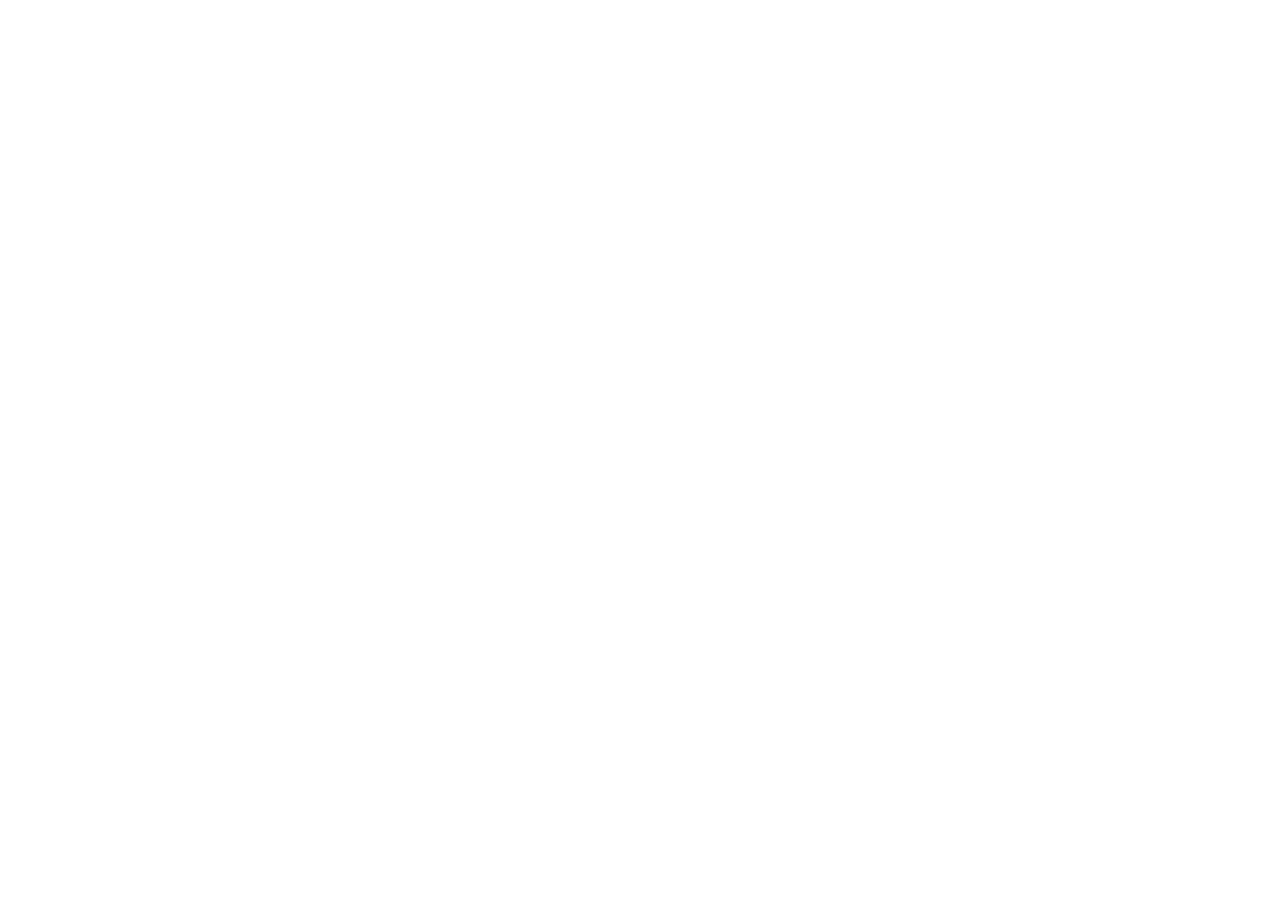
==== index.html @ e060a8a2 "fix: changes to pages" ====
<!DOCTYPE html>
<!-- saved from url=(0047)https://car-registration-onp.dev.aws.onpier.de/ -->
<html lang="en" data-critters-container="" style="--onp-cardlist-header-icon-bg-color: undefined; --onp-color-hover: undefined; --onp-color-primary: #2b53d6; --onp-color-primary-light: #eceffb; --onp-color-primary-transparent: undefined; --onp-color-secondary: #2b53d6; --onp-default-text-color: #263238; --onp-font-family: distributor, Helvetica, arial, sans-serif; --onp-notification-background-color: undefined; --onp-text-color-light: #ECEFFB; --body-background-color: #ffffff; --container-background-color: #f8f8f8; --footer-background-color: #ffffff; --footer-text-color: undefined; --header-background-color: #ffffff; --onp-color-danger: #ff1331; --onp-font-size: 16px; --onp-color-success: #28a745; --onp-color-warning: #ffc107; --onp-color-highlight: #ff6d00; --onp-color-light: #ffffff; --onp-color-medium: var(--onp-default-text-color); --onp-color-dark: #000000; --onp-color-tile: #e5e6e7; --onp-divider-color: #e7e9ea; --onp-border-radius: 4px; --btn-border-radius: 26px; --btn-disabled-border-color: rgb(236 236 237); --onp-checkout-card-border: none; --btn-bg-color: var(--onp-color-primary); --btn-bg-hover-bg-color: var(--onp-color-primary); --btn-border-color: var(--onp-color-primary); --btn-border-hover-color: var(--onp-color-primary); --btn-text-color: var(--onp-color-light); --btn-text-hover-color: var(--onp-color-light); --btn-outlined-bg-color: var(--onp-color-primary); --btn-outlined-border-color: var(--onp-color-primary); --btn-outlined-hover-border-color: var(--onp-color-primary); --btn-outlined-text-color: var(--onp-color-primary); --btn-outlined-hover-text-color: var(--onp-color-light); --btn-outlined-hover-bg-color: var(--onp-color-primary); --btn-landing-bg-color: var(--onp-color-primary); --btn-landing-hover-bg-color: var(--onp-color-primary); --btn-landing-border-color: var(--onp-color-primary); --btn-landing-hover-border-color: var(--onp-color-primary); --btn-landing-text-color: var(--onp-color-light); --btn-landing-hover-text-color: var(--onp-color-light); --btn-landing-price-color: var(--onp-color-light);"><head><meta http-equiv="Content-Type" content="text/html; charset=UTF-8">
    
    <title>Kfz Zulassungsservice</title>
    <!--<base href="/">--><base href=".">
    <meta name="viewport" content="width=device-width, initial-scale=1">
    <link rel="icon" id="appIcon" type="image/x-icon" href="https://car-registration-onp.dev.aws.onpier.de/api/fe-config/static/favicon.ico?brandKey=onp">
  <style>html{line-height:1.15;-webkit-text-size-adjust:100%}body{margin:0}:root{--onp-font-family:Helvetica;--onp-font-size:16px;--onp-font-size-xs:12px;--onp-font-size-sm:14px;--onp-font-size-base:16px;--onp-font-size-lg:18px;--onp-font-size-h1:36px;--onp-font-size-h2:34px;--onp-font-size-h3:28px;--onp-font-size-h4:24px;--onp-font-size-h5:22px;--onp-font-size-h6:18px;--onp-font-weight-light:300;--onp-font-weight-normal:400;--onp-font-weight-medium:500;--onp-font-weight-semibold:600;--onp-font-weight-bold:700;--onp-line-height-sm:20px;--onp-line-height-md:22px;--onp-line-height-lg:24px;--onp-line-height-xl:26px;--onp-box-shadow-sm:0 1px 2px 0 rgb(0 0 0 / .05);--onp-box-shadow:0 1px 3px 0 rgb(0 0 0 / .1), 0 1px 2px -1px rgb(0 0 0 / .1);--onp-box-shadow-md:0 4px 6px -1px rgb(0 0 0 / .1), 0 2px 4px -2px rgb(0 0 0 / .1);--onp-box-shadow-lg:0 10px 15px -3px rgb(0 0 0 / .1), 0 4px 6px -4px rgb(0 0 0 / .1);--onp-box-shadow-xl:0 20px 25px -5px rgb(0 0 0 / .1), 0 8px 10px -6px rgb(0 0 0 / .1);--onp-box-shadow-xxl:0 25px 50px -12px rgb(0 0 0 / .25);--onp-color-primary:#2b53d6;--onp-color-primary-light:#f0f3fc;--onp-color-secondary:#f50fb0;--onp-color-success:#28a745;--onp-color-warning:#ffc107;--onp-color-danger:#ff1331;--onp-color-highlight:#ff6d00;--onp-color-light:#ffffff;--onp-color-medium:#263238;--onp-color-dark:#000000;--onp-default-text-color:var(--onp-color-medium);--onp-color-tile:#e5e6e7;--onp-divider-color:#e7e9ea;--onp-border-radius:4px}:root{--onp-tippy-tooltip-border-radius:4px;--onp-tippy-tooltip-bg:var(--onp-color-light);--onp-tippy-tooltip-padding:20px;--onp-tippy-tooltip-drop-shadow:drop-shadow(0px 1px 2px rgba(0, 0, 0, .2))}*{box-sizing:border-box;font-family:var(--onp-font-family)}:root{--cotainer-background-color:#f8f8f8;--body-background-color:#ffffff}*{box-sizing:border-box}body{margin:0;color:var(--onp-default-text-color)}</style><link rel="stylesheet" href="./Kfz_Zulassungsservice-LANDING_files/styles.b2fc2e108721a1f8.css" media="all" onload="this.media=&#39;all&#39;"><noscript><link rel="stylesheet" href="styles.b2fc2e108721a1f8.css"></noscript><style>.container[_ngcontent-ng-c992162221]{display:grid;grid-template-columns:1fr;grid-template-rows:min-content min-content 1fr min-content min-content;gap:0 0;grid-auto-flow:row;grid-template-areas:"header" "sub-header" "body" "footer" "nav-bar";background-color:var(--container-background-color);justify-items:center;min-height:100vh;min-height:100dvh}.container[_ngcontent-ng-c992162221]     onpier-price-table{cursor:default}.container[_ngcontent-ng-c992162221]     onpier-button{--onp-btn-bg-color: var(--btn-bg-color);--onp-btn-border: 1px solid var(--btn-border-color);--onp-btn-border-radius: var(--btn-border-radius);--onp-btn-hover-bg-color: var(--btn-bg-hover-bg-color);--onp-btn-label-color: var(--btn-text-color);--onp-btn-hover-label-color: var(--btn-text-hover-color)}.container[_ngcontent-ng-c992162221]     onpier-button .onp-btn--filled:hover{--onp-btn-border: 1px solid var(--btn-border-hover-color)}.container[_ngcontent-ng-c992162221]     onpier-button .onp-btn--outlined{--onp-btn-text-color: var(--btn-outlined-text-color);--onp-btn-bg-color: var(--btn-outlined-bg-color);--onp-btn-border: 1px solid var(--btn-outlined-border-color);--onp-btn-hover-label-color: var(--btn-outlined-hover-text-color);--onp-btn-hover-bg-color: var(--btn-outlined-hover-bg-color)}.container[_ngcontent-ng-c992162221]     onpier-button .onp-btn--outlined:hover{--onp-btn-border: 1px solid var(--btn-outlined-hover-border-color)}.container[_ngcontent-ng-c992162221]     onpier-button .icon-chevron_right{--onp-icon-color: var(--onp-color-primary)}.container[_ngcontent-ng-c992162221]     onpier-button .icon-chevron_left{--onp-icon-color: var(--onp-color-primary)}.container[_ngcontent-ng-c992162221]     onpier-price-table{--onp-price-table-background: var(--onp-color-primary-transparent)}.container[_ngcontent-ng-c992162221]     onpier-card   onpier-button{--onp-btn-border: 1px solid var(--onp-color-primary)}.container[_ngcontent-ng-c992162221]     onpier-card   onpier-button .onp-btn--outlined{--onp-btn-hover-bg-color: transparent}.container[_ngcontent-ng-c992162221]     onpier-contact-card{--onp-contact-card-background-color: var(--onp-color-primary-transparent)}.container[_ngcontent-ng-c992162221]     onpier-contact-card onpier-button{--onp-btn-border-radius: 26px}.container[_ngcontent-ng-c992162221]     onpier-timeline{--onp-timeline-list-background-color: var(--onp-color-primary-transparent);--onp-vertical-timeline-background-color: var(--onp-color-primary-transparent)}.container[_ngcontent-ng-c992162221]   .sub-header[_ngcontent-ng-c992162221], .container[_ngcontent-ng-c992162221]   .body[_ngcontent-ng-c992162221]{padding-left:18px;padding-right:18px}.container[_ngcontent-ng-c992162221]   .header[_ngcontent-ng-c992162221]{grid-area:header;margin-bottom:28px;background-color:var(--header-background-color);width:100%;position:sticky;top:0;z-index:3}.container[_ngcontent-ng-c992162221]   .sub-header[_ngcontent-ng-c992162221]{grid-area:sub-header;display:flex;flex-direction:column;align-items:flex-start;justify-content:flex-start;width:100%;font-family:var(--onp-font-family);font-weight:700;font-size:22px;color:var(--onp-default-text-color);padding-bottom:16px}.container[_ngcontent-ng-c992162221]   .sub-header[_ngcontent-ng-c992162221]   onpier-chip[_ngcontent-ng-c992162221]{margin-bottom:26px;margin-left:4px}.container[_ngcontent-ng-c992162221]   .sub-header[_ngcontent-ng-c992162221]   onpier-chip[_ngcontent-ng-c992162221]   onpier-icon[_ngcontent-ng-c992162221]{--onp-icon-font-size: 30px}.container[_ngcontent-ng-c992162221]   .sub-header[_ngcontent-ng-c992162221]   onpier-button[_ngcontent-ng-c992162221]{--onp-btn-hover-light-bg-color: transparent}.container[_ngcontent-ng-c992162221]   .nav-bar[_ngcontent-ng-c992162221]{grid-area:nav-bar;margin:38px}.container[_ngcontent-ng-c992162221]   .body[_ngcontent-ng-c992162221]{display:grid;grid-area:body;box-shadow:var(--onp-body-box-shadow);border-radius:4px;padding:16px;margin:0 16px;background-color:var(--body-background-color)}.container[_ngcontent-ng-c992162221]   .body[_ngcontent-ng-c992162221]   onpier-fab-button[_ngcontent-ng-c992162221]{position:fixed;right:16px;bottom:92px;z-index:1;--onp-fab-btn-hover-bg-color: white;--onp-fab-btn-border: none;--onp-fab-btn-width: 48px;--onp-fab-btn-height: 48px;--onp-fab-btn-bg-color: white}.container[_ngcontent-ng-c992162221]   .footer[_ngcontent-ng-c992162221]{grid-area:footer;width:100%;margin-top:48px}.container[_ngcontent-ng-c992162221]   .footer[_ngcontent-ng-c992162221]   onpier-legal-footer[_ngcontent-ng-c992162221]{--onp-legal-footer-compact-background: var(--footer-background-color);--onp-legal-footer-text-color: var(--footer-text-color);--onp-legal-footer-btn-hover-label-color: var(--onp-text-color-light);--onp-legal-footer-btn-hover-bg-color: none;--onp-legal-footer-btn-hover-decoration: underline}.container[_ngcontent-ng-c992162221]   .gdvdl-checkout-background-color[_ngcontent-ng-c992162221]{--body-background-color: #cbcfd2}.container.landing-page[_ngcontent-ng-c992162221]   .body[_ngcontent-ng-c992162221], .container.kroschke-landing-page[_ngcontent-ng-c992162221]   .body[_ngcontent-ng-c992162221], .container.service-selection[_ngcontent-ng-c992162221]   .body[_ngcontent-ng-c992162221], .container.known-user[_ngcontent-ng-c992162221]   .body[_ngcontent-ng-c992162221], .container.provider-choice[_ngcontent-ng-c992162221]   .body[_ngcontent-ng-c992162221], .container.thank-you-page[_ngcontent-ng-c992162221]   .body[_ngcontent-ng-c992162221], .container.gdvdl-thank-you-page[_ngcontent-ng-c992162221]   .body[_ngcontent-ng-c992162221], .container.summary-page[_ngcontent-ng-c992162221]   .body[_ngcontent-ng-c992162221], .container.checkout[_ngcontent-ng-c992162221]   .body[_ngcontent-ng-c992162221], .container.faq-page[_ngcontent-ng-c992162221]   .body[_ngcontent-ng-c992162221], .container.external-error-page[_ngcontent-ng-c992162221]   .body[_ngcontent-ng-c992162221], .container.error-page[_ngcontent-ng-c992162221]   .body[_ngcontent-ng-c992162221]{background:none;margin:0}.container.service-selection[_ngcontent-ng-c992162221]   .body[_ngcontent-ng-c992162221], .container.summary-page[_ngcontent-ng-c992162221]   .body[_ngcontent-ng-c992162221]{width:100%}.container.checkout[_ngcontent-ng-c992162221]{--body-background-color: #ffffff}.container.checkout[_ngcontent-ng-c992162221]   .sub-header[_ngcontent-ng-c992162221]{font-size:22px;padding-bottom:18px}.container.kroschke-landing-page[_ngcontent-ng-c992162221], .container.landing-page[_ngcontent-ng-c992162221]{background-color:#fff}.container.kroschke-landing-page[_ngcontent-ng-c992162221]     onpier-visual-disturber, .container.landing-page[_ngcontent-ng-c992162221]     onpier-visual-disturber{--onp-visual-disturber-background-color: var(--onp-color-primary);--onp-visual-disturber-border: var(--onp-color-primary)}.container.kroschke-landing-page[_ngcontent-ng-c992162221]   .body[_ngcontent-ng-c992162221], .container.landing-page[_ngcontent-ng-c992162221]   .body[_ngcontent-ng-c992162221]{padding-top:0}.container.kroschke-landing-page[_ngcontent-ng-c992162221]   .header[_ngcontent-ng-c992162221], .container.landing-page[_ngcontent-ng-c992162221]   .header[_ngcontent-ng-c992162221]{position:unset;margin-bottom:0}.container.kroschke-landing-page[_ngcontent-ng-c992162221]   .sub-header[_ngcontent-ng-c992162221], .container.landing-page[_ngcontent-ng-c992162221]   .sub-header[_ngcontent-ng-c992162221]{display:none}.container.external-error-page[_ngcontent-ng-c992162221]   .header[_ngcontent-ng-c992162221], .container.gdvdl-thank-you-page[_ngcontent-ng-c992162221]   .header[_ngcontent-ng-c992162221]{margin-bottom:0}.container.external-error-page[_ngcontent-ng-c992162221]   .footer[_ngcontent-ng-c992162221], .container.gdvdl-thank-you-page[_ngcontent-ng-c992162221]   .footer[_ngcontent-ng-c992162221]{margin-top:0}.container[_ngcontent-ng-c992162221]   .breadcrumbs[_ngcontent-ng-c992162221]{margin-bottom:16px}.container[_ngcontent-ng-c992162221]   .breadcrumbs[_ngcontent-ng-c992162221]     onpier-button button span{padding-right:0;padding-top:1px}.container.summary-page[_ngcontent-ng-c992162221]   .sub-header[_ngcontent-ng-c992162221]{padding-top:20px;padding-bottom:20px;margin-bottom:0}@media screen and (width >= 1024px){.container[_ngcontent-ng-c992162221]{grid-template-rows:min-content min-content min-content 1fr min-content;grid-template-areas:"header" "sub-header" "body" "nav-bar" "footer";margin:auto}.container[_ngcontent-ng-c992162221]   .sub-header[_ngcontent-ng-c992162221]{font-size:22px;padding:0 0 18px}.container[_ngcontent-ng-c992162221]   .header[_ngcontent-ng-c992162221]{margin-bottom:48px}.container[_ngcontent-ng-c992162221]   .header[_ngcontent-ng-c992162221]     onpier-tooltip .tooltip-content:after{border-top:0!important;border-bottom:8px solid var(--onp-tooltip-bg)!important}.container[_ngcontent-ng-c992162221]   .body[_ngcontent-ng-c992162221]{padding:34px}.container[_ngcontent-ng-c992162221]   .footer[_ngcontent-ng-c992162221]{margin-top:0}.container[_ngcontent-ng-c992162221]   .nav-bar[_ngcontent-ng-c992162221]{width:100%;z-index:1;padding:0;margin:24px 0 50px}.container[_ngcontent-ng-c992162221]   .nav-bar[_ngcontent-ng-c992162221]   onpier-navigation-bar[_ngcontent-ng-c992162221]{--onp-btn-hover-light-bg-color: transparent;--onp-navigation-bar-padding: 0;--onp-navigation-bar-box-shadow: none;--onp-navigation-bar-bg-color: transparent}.container.landing-page[_ngcontent-ng-c992162221]   .body[_ngcontent-ng-c992162221], .container.kroschke-landing-page[_ngcontent-ng-c992162221]   .body[_ngcontent-ng-c992162221], .container.service-selection[_ngcontent-ng-c992162221]   .body[_ngcontent-ng-c992162221], .container.known-user[_ngcontent-ng-c992162221]   .body[_ngcontent-ng-c992162221], .container.provider-choice[_ngcontent-ng-c992162221]   .body[_ngcontent-ng-c992162221], .container.thank-you-page[_ngcontent-ng-c992162221]   .body[_ngcontent-ng-c992162221], .container.gdvdl-thank-you-page[_ngcontent-ng-c992162221]   .body[_ngcontent-ng-c992162221], .container.summary-page[_ngcontent-ng-c992162221]   .body[_ngcontent-ng-c992162221], .container.faq-page[_ngcontent-ng-c992162221]   .body[_ngcontent-ng-c992162221], .container.external-error-page[_ngcontent-ng-c992162221]   .body[_ngcontent-ng-c992162221], .container.error-page[_ngcontent-ng-c992162221]   .body[_ngcontent-ng-c992162221]{box-shadow:none}.container.external-error-page[_ngcontent-ng-c992162221]   .header[_ngcontent-ng-c992162221], .container.gdvdl-thank-you-page[_ngcontent-ng-c992162221]   .header[_ngcontent-ng-c992162221]{margin-bottom:48px}.container[_ngcontent-ng-c992162221]   .body[_ngcontent-ng-c992162221], .container[_ngcontent-ng-c992162221]   .nav-bar[_ngcontent-ng-c992162221], .container[_ngcontent-ng-c992162221]   .sub-header[_ngcontent-ng-c992162221]{min-width:656px;max-width:656px}.container.known-user[_ngcontent-ng-c992162221]   .sub-header[_ngcontent-ng-c992162221], .container.known-user[_ngcontent-ng-c992162221]   .nav-bar[_ngcontent-ng-c992162221], .container.known-user[_ngcontent-ng-c992162221]   .title[_ngcontent-ng-c992162221], .container.provider-choice[_ngcontent-ng-c992162221]   .sub-header[_ngcontent-ng-c992162221], .container.provider-choice[_ngcontent-ng-c992162221]   .nav-bar[_ngcontent-ng-c992162221], .container.provider-choice[_ngcontent-ng-c992162221]   .title[_ngcontent-ng-c992162221], .container.faq-page[_ngcontent-ng-c992162221]   .sub-header[_ngcontent-ng-c992162221], .container.faq-page[_ngcontent-ng-c992162221]   .nav-bar[_ngcontent-ng-c992162221], .container.faq-page[_ngcontent-ng-c992162221]   .title[_ngcontent-ng-c992162221], .container.service-selection[_ngcontent-ng-c992162221]   .sub-header[_ngcontent-ng-c992162221], .container.service-selection[_ngcontent-ng-c992162221]   .nav-bar[_ngcontent-ng-c992162221], .container.service-selection[_ngcontent-ng-c992162221]   .title[_ngcontent-ng-c992162221]{padding-left:0;min-width:854px;max-width:854px}.container.known-user[_ngcontent-ng-c992162221]   .body[_ngcontent-ng-c992162221], .container.provider-choice[_ngcontent-ng-c992162221]   .body[_ngcontent-ng-c992162221], .container.faq-page[_ngcontent-ng-c992162221]   .body[_ngcontent-ng-c992162221], .container.service-selection[_ngcontent-ng-c992162221]   .body[_ngcontent-ng-c992162221]{padding:0;min-width:854px;max-width:854px;--body-background-color: none}.container.thank-you-page[_ngcontent-ng-c992162221]   .body[_ngcontent-ng-c992162221], .container.external-error-page[_ngcontent-ng-c992162221]   .body[_ngcontent-ng-c992162221], .container.gdvdl-thank-you-page[_ngcontent-ng-c992162221]   .body[_ngcontent-ng-c992162221], .container.error-page[_ngcontent-ng-c992162221]   .body[_ngcontent-ng-c992162221], .container.faq-page[_ngcontent-ng-c992162221]   .body[_ngcontent-ng-c992162221], .container.summary-page[_ngcontent-ng-c992162221]   .body[_ngcontent-ng-c992162221]{padding:0}.container.thank-you-page[_ngcontent-ng-c992162221]   .body[_ngcontent-ng-c992162221]   .onpier-card[_ngcontent-ng-c992162221], .container.external-error-page[_ngcontent-ng-c992162221]   .body[_ngcontent-ng-c992162221]   .onpier-card[_ngcontent-ng-c992162221], .container.gdvdl-thank-you-page[_ngcontent-ng-c992162221]   .body[_ngcontent-ng-c992162221]   .onpier-card[_ngcontent-ng-c992162221], .container.error-page[_ngcontent-ng-c992162221]   .body[_ngcontent-ng-c992162221]   .onpier-card[_ngcontent-ng-c992162221], .container.faq-page[_ngcontent-ng-c992162221]   .body[_ngcontent-ng-c992162221]   .onpier-card[_ngcontent-ng-c992162221], .container.summary-page[_ngcontent-ng-c992162221]   .body[_ngcontent-ng-c992162221]   .onpier-card[_ngcontent-ng-c992162221]{--onp-card-width: 100%}.container.gdvdl-checkout[_ngcontent-ng-c992162221]   .body[_ngcontent-ng-c992162221], .container.checkout[_ngcontent-ng-c992162221]   .body[_ngcontent-ng-c992162221], .container.faq-page[_ngcontent-ng-c992162221]   .body[_ngcontent-ng-c992162221]{padding:0}.container.gdvdl-checkout[_ngcontent-ng-c992162221]   .body[_ngcontent-ng-c992162221]{--body-background-color: none}.container.checkout[_ngcontent-ng-c992162221]{--onp-body-box-shadow: none}.container.faq-page[_ngcontent-ng-c992162221]   .body[_ngcontent-ng-c992162221]{--body-background-color: none;margin-bottom:50px}.container.thank-you-page[_ngcontent-ng-c992162221]   .sub-header[_ngcontent-ng-c992162221], .container[_ngcontent-ng-c992162221]   .header[_ngcontent-ng-c992162221]{padding-bottom:0}.container.kroschke-landing-page[_ngcontent-ng-c992162221], .container.landing-page[_ngcontent-ng-c992162221]{background-color:var(--onp-color-light)}.container.kroschke-landing-page[_ngcontent-ng-c992162221]   .header[_ngcontent-ng-c992162221], .container.landing-page[_ngcontent-ng-c992162221]   .header[_ngcontent-ng-c992162221]{position:unset}.container.kroschke-landing-page[_ngcontent-ng-c992162221]   .header[_ngcontent-ng-c992162221]   onpier-profile-header[_ngcontent-ng-c992162221], .container.landing-page[_ngcontent-ng-c992162221]   .header[_ngcontent-ng-c992162221]   onpier-profile-header[_ngcontent-ng-c992162221]{--onp-profile-header-container-padding: 0 40px}.container.kroschke-landing-page[_ngcontent-ng-c992162221]   .footer[_ngcontent-ng-c992162221]   onpier-legal-footer[_ngcontent-ng-c992162221], .container.landing-page[_ngcontent-ng-c992162221]   .footer[_ngcontent-ng-c992162221]   onpier-legal-footer[_ngcontent-ng-c992162221]{--onp-legal-footer-compact-background: var(--footer-background-color)}.container.kroschke-landing-page[_ngcontent-ng-c992162221]   .body[_ngcontent-ng-c992162221], .container.landing-page[_ngcontent-ng-c992162221]   .body[_ngcontent-ng-c992162221]{padding:0 40px;width:100%;min-width:inherit;max-width:1280px}.container.landing-page[_ngcontent-ng-c992162221]   .body[_ngcontent-ng-c992162221]{padding:0}.container.kroschke-landing-page[_ngcontent-ng-c992162221]   .header[_ngcontent-ng-c992162221]{margin-bottom:44px}.container.kroschke-landing-page[_ngcontent-ng-c992162221]   .body[_ngcontent-ng-c992162221]{padding:0 40px}}@media screen and (width >= 1280px){.container.kroschke-landing-page[_ngcontent-ng-c992162221]   .header[_ngcontent-ng-c992162221]   onpier-profile-header[_ngcontent-ng-c992162221], .container.landing-page[_ngcontent-ng-c992162221]   .header[_ngcontent-ng-c992162221]   onpier-profile-header[_ngcontent-ng-c992162221]{--onp-profile-header-container-padding: 0 84px}.container.landing-page[_ngcontent-ng-c992162221]   .body[_ngcontent-ng-c992162221]{padding:0;max-width:100%}.container.kroschke-landing-page[_ngcontent-ng-c992162221]   .body[_ngcontent-ng-c992162221]{padding:0 84px;max-width:1280px}}</style><style>[_nghost-ng-c3600853905]{--onp-profile-header-background-color: white;--onp-profile-header-min-height: 90px;--onp-profile-header-logo-section-min-height: 90px;--onp-profile-header-container-max-width: 1280px;--onp-profile-header-container-padding: 0px 16px;--onp-profile-header-container-logo-section-margin: 0px 0px 0px 0px;--onp-profile-header-container-logo-image-max-width: 163px;--onp-profile-header-container-logo-image-height: 55px;--onp-profile-header-container-inline-links-gap: 26px;--onp-profile-header-container-inline-links-item-gap: 6px;--onp-profile-header-container-inline-links-item-tooltip-distance: 20px;--onp-profile-header-container-inline-links-item-tooltip-distance-mobile: 26px;--onp-profile-header-distance-top-position-sticky: 0px;--onp-logo-section-label-font-size: 14px;--onp-logo-section-label-font-weight: normal;--onp-logo-section-label-font-color: var(--onp-default-text-color);--onp-logo-section-label-font-line-height: 16px;--onp-logo-section-label-cursor: inherit;--onp-quick-link-label-font-size: 16px;--onp-quick-link-label-font-weight: bold;--onp-quick-link-label-font-color: var(--onp-default-text-color);--onp-quick-link-label-font-line-height: 18px;--onp-link-menu-item-label-font-size: 16px;--onp-link-menu-item-label-font-weight: normal;--onp-link-menu-item-label-font-color: var(--onp-default-text-color);--onp-link-menu-item-label-font-line-height: 18px;--onp-profile-header-quick-link-icon-size: 22px;--onp-profile-header-quick-link-icon-size-mobile: 32px;--onp-profile-header-menu-link-item-padding: 20px 0px;--onp-profile-header-menu-link-item-divider-color: var(--onp-divider-color);--onp-profile-header-menu-link-item-divider-height: 1px;--onp-profile-header-menu-link-item-divider-width: 100%;--onp-profile-header-menu-link-item-divider-alignment: 0px;--onp-profile-header-menu-link-item-icon-font-size: var(--onp-font-size-lg);--onp-profile-header-navbar-margin: 0px;--onp-profile-header-navbar-height: 40px;--onp-profile-header-navbar-padding: 20px 0px 0px 0px;--onp-navbar-item-font-size: 16px;--onp-navbar-item-font-weight: normal;--onp-navbar-item-font-color: var(--onp-default-text-color);--onp-navbar-item-font-line-height: 18px;--onp-profile-header-navbar-width: 856px;--onp-profile-navbar-link-active-line-color: var(--onp-color-primary);--onp-profile-navbar-link-active-line-height: 2px;--onp-profile-navbar-link-padding: 0px 0px 15px 0px;--onp-navbar-item-gap: 50px}@media screen and (min-width: 1024px){[_nghost-ng-c3600853905]{--onp-profile-header-container-padding: 0px 84px}}@media screen and (width < 1024px){[_nghost-ng-c3600853905]{--onp-navbar-item-gap: 26px}}.profile-header[_ngcontent-ng-c3600853905]{box-shadow:0 1px 2px #0003;background-color:var(--onp-profile-header-background-color);min-height:var(--onp-profile-header-min-height)}.profile-header.has-navbar-inside[_ngcontent-ng-c3600853905]{--onp-profile-header-min-height: 134px}.profile-header.position-sticky[_ngcontent-ng-c3600853905]{position:fixed;top:var(--onp-profile-header-distance-top-position-sticky);width:100%;z-index:2}.profile-header__container[_ngcontent-ng-c3600853905]{max-width:var(--onp-profile-header-container-max-width);padding:var(--onp-profile-header-container-padding);width:100%;margin:0 auto}.profile-header__container--logo-section[_ngcontent-ng-c3600853905]{width:100%;display:inline-flex;justify-content:space-between;align-items:center;height:var(--onp-profile-header-logo-section-min-height, var(--onp-profile-header-min-height));margin:var(--onp-profile-header-container-logo-section-margin)}.profile-header__container--logo-section[_ngcontent-ng-c3600853905]   .logo-link[_ngcontent-ng-c3600853905]{display:flex;align-items:center}.profile-header__container--logo-section[_ngcontent-ng-c3600853905]   .logo-link__image[_ngcontent-ng-c3600853905]{height:100%;width:100%;max-width:var(--onp-profile-header-container-logo-image-max-width);max-height:var(--onp-profile-header-container-logo-image-height);object-fit:contain}.profile-header__container--logo-section[_ngcontent-ng-c3600853905] > div[_ngcontent-ng-c3600853905]{display:inline-flex;align-items:center;gap:24px}.profile-header__container--logo-section[_ngcontent-ng-c3600853905]   label[_ngcontent-ng-c3600853905]{font-size:var(--onp-logo-section-label-font-size);font-weight:var(--onp-logo-section-label-font-weight);line-height:var(--onp-logo-section-label-font-line-height);color:var(--onp-logo-section-label-font-color);cursor:var(--onp-logo-section-label-cursor)}.profile-header__container__inline-links[_ngcontent-ng-c3600853905]{display:inline-flex;gap:var(--onp-profile-header-container-inline-links-gap)}.profile-header__container__inline-links[_ngcontent-ng-c3600853905]   .link[_ngcontent-ng-c3600853905]{display:flex;justify-content:center;align-items:center;position:relative;--item-width: 0;cursor:pointer}.profile-header__container__inline-links[_ngcontent-ng-c3600853905]   .link__icon[_ngcontent-ng-c3600853905]{--onp-icon-font-size: var(--onp-profile-header-quick-link-icon-size);margin-right:var(--onp-profile-header-container-inline-links-item-gap)}.profile-header__container__inline-links[_ngcontent-ng-c3600853905]   .link__icon__mobile[_ngcontent-ng-c3600853905]{--onp-profile-header-container-inline-links-item-gap: 0px;--onp-icon-font-size: var(--onp-profile-header-quick-link-icon-size-mobile)}.profile-header__container__inline-links[_ngcontent-ng-c3600853905]   .link__label[_ngcontent-ng-c3600853905]{font-size:var(--onp-quick-link-label-font-size);font-weight:var(--onp-quick-link-label-font-weight);line-height:var(--onp-quick-link-label-font-line-height);color:var(--onp-quick-link-label-font-color);cursor:pointer}.profile-header__container__inline-links[_ngcontent-ng-c3600853905]   .link__other-contact-us[_ngcontent-ng-c3600853905]{padding-top:20px}.profile-header__container__inline-links[_ngcontent-ng-c3600853905]   .link[_ngcontent-ng-c3600853905]   onpier-tooltip[_ngcontent-ng-c3600853905]{--onp-tooltip-distance: var(--onp-profile-header-container-inline-links-item-tooltip-distance);--onp-tooltip-arrow-right: calc(var(--item-width) - var(--onp-profile-header-quick-link-icon-size))}.profile-header__container__inline-links[_ngcontent-ng-c3600853905]   .link[_ngcontent-ng-c3600853905]   onpier-tooltip._mobile[_ngcontent-ng-c3600853905]{--onp-tooltip-distance: var(--onp-profile-header-container-inline-links-item-tooltip-distance-mobile);--onp-tooltip-arrow-right: calc(var(--item-width) - var(--onp-profile-header-quick-link-icon-size-mobile));--onp-tooltip-right-position: 4px}.profile-header__container__inline-links[_ngcontent-ng-c3600853905]   .link__menu[_ngcontent-ng-c3600853905]{--onp-tooltip-arrow-right: calc(50% - 10px) !important;--onp-tooltip-min-width: 182px;--onp-tooltip-max-width: 343px;--onp-tooltip-padding: 0px 20px;--onp-tooltip-right-position: 14px}.profile-header__container__inline-links[_ngcontent-ng-c3600853905]   .link__menu._mobile[_ngcontent-ng-c3600853905]{--onp-tooltip-arrow-right: 10px !important;--onp-tooltip-padding: 0px 20px;--onp-tooltip-right-position: 4px}.profile-header__container__inline-links[_ngcontent-ng-c3600853905]   .link__menu-item[_ngcontent-ng-c3600853905]{cursor:pointer;padding:var(--onp-profile-header-menu-link-item-padding);display:flex;align-items:center;gap:8px}.profile-header__container__inline-links[_ngcontent-ng-c3600853905]   .link__menu-item[_ngcontent-ng-c3600853905]   onpier-icon[_ngcontent-ng-c3600853905]{--onp-icon-font-size: var(--onp-profile-header-menu-link-item-icon-font-size)}.profile-header__container__inline-links[_ngcontent-ng-c3600853905]   .link__menu-item[_ngcontent-ng-c3600853905]   label[_ngcontent-ng-c3600853905]{font-size:var(--onp-link-menu-item-label-font-size);font-weight:var(--onp-link-menu-item-label-font-weight);line-height:var(--onp-link-menu-item-label-font-line-height);color:var(--onp-link-menu-item-label-font-color);cursor:pointer}.profile-header__container__inline-links[_ngcontent-ng-c3600853905]   .link__menu[_ngcontent-ng-c3600853905]   hr[_ngcontent-ng-c3600853905]{opacity:1;margin:var(--onp-profile-header-menu-link-item-divider-alignment);width:var(--onp-profile-header-menu-link-item-divider-width);height:var(--onp-profile-header-menu-link-item-divider-height);background-color:var(--onp-profile-header-menu-link-item-divider-color);border:none}.profile-header__navbar[_ngcontent-ng-c3600853905]{margin:var(--onp-profile-header-navbar-margin);text-align:center;height:var(--onp-profile-header-navbar-height);padding:var(--onp-profile-header-navbar-padding)}.profile-header__navbar-inside[_ngcontent-ng-c3600853905]{width:var(--onp-profile-header-navbar-width);max-width:100%;white-space:nowrap;overflow-x:auto;overflow-y:hidden;margin-left:auto;margin-right:auto}.profile-header__navbar-inside[_ngcontent-ng-c3600853905]   onpier-tabs[_ngcontent-ng-c3600853905]{--onp-tabs-list-item-gap: var(--onp-navbar-item-gap);--onp-list-selected-item-label-font-weight: var(--onp-font-weight-normal);--onp-list-item-label-font-size: var(--onp-navbar-item-font-size);--onp-list-item-label-font-weight: var(--onp-navbar-item-font-weight);--onp-list-item-label-font-line-height: var(--onp-navbar-item-font-line-height);--onp-list-item-label-font-color: var(--onp-navbar-item-font-color)}</style><style>[_nghost-ng-c2690151588]{--onp-legal-footer-title-font-size: var(--onp-font-size-sm);--onp-legal-footer-title-font-weight: var(--onp-font-weight-bold);--onp-legal-footer-title-leading: 18px;--onp-legal-footer-title-margin: 0 0 20px 0;--onp-legal-footer-text-color: var(--onp-default-text-color);--onp-legal-footer-menu-item-column-gap: 22px;--onp-legal-footer-menu-item-row-gap: 8px;--onp-legal-footer-btn-hover-label-color: var(--onp-color-primary);--onp-legal-footer-compact-background: #f8f8f8;--onp-legal-footer-compact-divider: rgba(133, 142, 152, .2);--onp-legal-footer-btn-hover-bg-color: var( --onp-legal-footer-compact-background );--onp-legal-footer-btn-hover-decoration: none;--onp-legal-footer-reverse-padding: 22px 0;--onp-legal-footer-reverse-bg-color: var(--onp-color-light);--onp-legal-footer-reverse-title-margin-bottom: 0px;--onp-legal-footer-reverse-title-margin-top: 18px;--onp-legal-footer-reverse-menu-column-gap: 30px;--onp-legal-footer-reverse-menu-row-gap: 12px;--onp-legal-footer-reverse-menu-item-dot-margin: 0 12px}.legal-footer__compact[_ngcontent-ng-c2690151588]{background-color:var(--onp-legal-footer-compact-background);padding-top:28px;padding-bottom:28px}.legal-footer__compact-divider[_ngcontent-ng-c2690151588]{border:.5px solid var(--onp-legal-footer-compact-divider);margin:20px 24px}.legal-footer__compact-menu-item[_ngcontent-ng-c2690151588] > onpier-button[_ngcontent-ng-c2690151588]{--onp-btn-text-color: var(--onp-legal-footer-text-color);--onp-btn-hover-light-bg-color: var( --onp-legal-footer-btn-hover-bg-color );--onp-btn-hover-light-label-color: var( --onp-legal-footer-btn-hover-label-color );--onp-btn-bg-color: var(--onp-default-text-color);--onp-btn-hover-text-decoration: var( --onp-legal-footer-btn-hover-decoration )}.legal-footer__compact__dot-container[_ngcontent-ng-c2690151588]{display:flex;align-items:center;flex-direction:row}.legal-footer__compact-dot-separator[_ngcontent-ng-c2690151588]{width:4px;height:4px;border-radius:50%;margin:0 11px;background-color:var(--onp-default-text-color)}.legal-footer__reverse[_ngcontent-ng-c2690151588]{display:flex;flex-direction:column-reverse;padding:var(--onp-legal-footer-reverse-padding);background-color:var(--onp-legal-footer-reverse-bg-color)}.legal-footer__reverse[_ngcontent-ng-c2690151588]   .legal-footer__title[_ngcontent-ng-c2690151588]{--onp-legal-footer-title-font-size: var(--onp-font-size-xs);margin-bottom:var(--onp-legal-footer-reverse-title-margin-bottom);margin-top:var(--onp-legal-footer-reverse-title-margin-top)}.legal-footer__reverse[_ngcontent-ng-c2690151588]   .legal-footer__menu[_ngcontent-ng-c2690151588]{column-gap:var(--onp-legal-footer-reverse-menu-column-gap);row-gap:var(--onp-legal-footer-reverse-menu-row-gap)}.legal-footer__reverse[_ngcontent-ng-c2690151588]   .legal-footer__menu-item[_ngcontent-ng-c2690151588]   .legal-footer__compact-dot-separator[_ngcontent-ng-c2690151588]{display:none}.legal-footer__reverse[_ngcontent-ng-c2690151588]   .legal-footer__menu[_ngcontent-ng-c2690151588]   onpier-button[_ngcontent-ng-c2690151588]{--onp-btn-text-color: var(--onp-default-text-color);--onp-btn-hover-light-label-color: var(--onp-default-text-color)}.legal-footer__title[_ngcontent-ng-c2690151588]{text-align:center;font-size:var(--onp-legal-footer-title-font-size);line-height:var(--onp-legal-footer-title-leading);font-weight:var(--onp-legal-footer-title-font-weight);margin:var(--onp-legal-footer-title-margin);color:var(--onp-legal-footer-text-color)}.legal-footer__menu[_ngcontent-ng-c2690151588]{padding:0;margin:0;list-style:none;display:flex;justify-content:center;flex-wrap:wrap;row-gap:var(--onp-legal-footer-menu-item-row-gap)}.legal-footer__menu-item-column-gap[_ngcontent-ng-c2690151588]{column-gap:var(--onp-legal-footer-menu-item-column-gap)}.legal-footer__menu-item[_ngcontent-ng-c2690151588]{white-space:nowrap}.legal-footer__menu-item[_ngcontent-ng-c2690151588]   onpier-button[_ngcontent-ng-c2690151588]{--onp-btn-height: auto;--onp-btn-font-size: var(--onp-font-size-sm);--onp-btn-font-weight: var(--onp-font-weight-normal)}@media screen and (width < 1024px){.legal-footer__compact[_ngcontent-ng-c2690151588]{padding-top:24px;padding-bottom:24px}.legal-footer__compact-divider[_ngcontent-ng-c2690151588]{margin:16px 24px}.legal-footer__title[_ngcontent-ng-c2690151588]{--onp-legal-footer-title-margin: 0 0 16px 0}.legal-footer__menu[_ngcontent-ng-c2690151588]{--onp-legal-footer-menu-item-row-gap: 12px;margin:0 24px}.legal-footer__menu-item-column-gap[_ngcontent-ng-c2690151588]{--onp-legal-footer-menu-item-column-gap: 12px}.legal-footer__reverse[_ngcontent-ng-c2690151588]   .legal-footer__menu[_ngcontent-ng-c2690151588]{--onp-legal-footer-reverse-menu-column-gap: 0px}.legal-footer__reverse[_ngcontent-ng-c2690151588]   .legal-footer__menu-item[_ngcontent-ng-c2690151588]   .legal-footer__compact-dot-separator[_ngcontent-ng-c2690151588]{display:block;margin:var(--onp-legal-footer-reverse-menu-item-dot-margin)}.legal-footer__reverse[_ngcontent-ng-c2690151588]   .legal-footer__menu[_ngcontent-ng-c2690151588]   onpier-button[_ngcontent-ng-c2690151588]{--onp-btn-text-color: var(--onp-default-text-color)}}</style><style>[_nghost-ng-c1908842837]{--onp-btn-width: auto;--onp-btn-height: 48px;--onp-btn-font-size: var(--onp-font-size-base);--onp-btn-font-weight: var(--onp-font-weight-semibold);--onp-btn-line-height: 18px;--onp-btn-text-color: var(--onp-btn-bg-color);--onp-btn-padding: 14px 24px;--onp-btn-border: 1px solid var(--onp-color-primary);--onp-btn-border-radius: 26px;--onp-btn-box-shadow: 0px 1px 2px rgba(0, 0, 0, .2);--onp-btn-bg-color: var(--onp-color-primary);--onp-btn-label-color: var(--onp-color-light);--onp-btn-hover-bg-color: var(--onp-color-primary);--onp-btn-hover-label-color: var(--onp-color-light);--onp-btn-hover-light-bg-color: var(--onp-color-light);--onp-btn-hover-light-label-color: var(--onp-color-primary);--onp-btn-hover-text-decoration: none;--onp-btn-disabled-bg-color: rgb(236 236 237);--onp-btn-disabled-label-color: rgba(38, 50, 56, .8);--onp-btn-sm-width: auto;--onp-btn-sm-height: 34px;--onp-btn-sm-font-size: var(--onp-font-size-sm);--onp-btn-sm-padding: 10px 16px}.onp-btn[_ngcontent-ng-c1908842837]{display:flex;justify-content:center;align-items:center;border:var(--onp-btn-border);border-radius:var(--onp-btn-border-radius);box-shadow:var(--onp-btn-box-shadow);font-weight:var(--onp-btn-font-weight);line-height:var(--onp-btn-line-height)}.onp-btn[_ngcontent-ng-c1908842837]:hover{background-color:var(--onp-btn-hover-bg-color);color:var(--onp-btn-hover-label-color);cursor:pointer}.onp-btn.disabled-clickable[_ngcontent-ng-c1908842837], .onp-btn[_ngcontent-ng-c1908842837]:disabled{background-color:var(--onp-btn-disabled-bg-color);color:var(--onp-btn-disabled-label-color);border-color:var(--onp-btn-disabled-bg-color);pointer-events:none;box-shadow:none}.onp-btn.disabled-clickable[_ngcontent-ng-c1908842837]{pointer-events:auto}.onp-btn--md[_ngcontent-ng-c1908842837]{width:var(--onp-btn-width);height:var(--onp-btn-height);font-size:var(--onp-btn-font-size);padding:var(--onp-btn-padding)}.onp-btn--md-round[_ngcontent-ng-c1908842837]{width:var(--onp-btn-height);height:var(--onp-btn-height);padding:16px}.onp-btn--sm[_ngcontent-ng-c1908842837]{width:var(--onp-btn-sm-width);height:var(--onp-btn-sm-height);font-size:var(--onp-btn-sm-font-size);padding:var(--onp-btn-sm-padding)}.onp-btn--sm-round[_ngcontent-ng-c1908842837]{width:var(--onp-btn-sm-height);height:var(--onp-btn-sm-height);padding:8px}.onp-btn--md-square[_ngcontent-ng-c1908842837], .onp-btn--sm-square[_ngcontent-ng-c1908842837]{--onp-btn-border-radius: 0px}.onp-btn--filled[_ngcontent-ng-c1908842837]{background-color:var(--onp-btn-bg-color);color:var(--onp-btn-label-color)}.onp-btn--filled[_ngcontent-ng-c1908842837]     onpier-icon{--onp-icon-color: var(--onp-btn-label-color)}.onp-btn--filled-secondary[_ngcontent-ng-c1908842837]{background-color:var(--onp-color-secondary);border-color:var(--onp-color-secondary)}.onp-btn--filled-secondary[_ngcontent-ng-c1908842837]:hover{background-color:var(--onp-color-secondary)}.onp-btn--filled-success[_ngcontent-ng-c1908842837]{background-color:var(--onp-color-success);border-color:var(--onp-color-success)}.onp-btn--filled-success[_ngcontent-ng-c1908842837]:hover{background-color:var(--onp-color-success)}.onp-btn--filled-warning[_ngcontent-ng-c1908842837]{background-color:var(--onp-color-warning);border-color:var(--onp-color-warning)}.onp-btn--filled-warning[_ngcontent-ng-c1908842837]:hover{background-color:var(--onp-color-warning)}.onp-btn--filled-danger[_ngcontent-ng-c1908842837]{background-color:var(--onp-color-danger);border-color:var(--onp-color-danger)}.onp-btn--filled-danger[_ngcontent-ng-c1908842837]:hover{background-color:var(--onp-color-danger)}.onp-btn--link[_ngcontent-ng-c1908842837]{border:none;padding:0;border-radius:0;background-color:transparent}.onp-btn--link[_ngcontent-ng-c1908842837]:hover{background-color:var(--onp-btn-hover-light-bg-color);color:var(--onp-btn-hover-light-label-color);text-decoration:var(--onp-btn-hover-text-decoration)}.onp-btn--outlined[_ngcontent-ng-c1908842837]{background-color:var(--onp-color-light)}.onp-btn--outlined[_ngcontent-ng-c1908842837]:hover{background-color:var(--onp-btn-hover-bg-color);color:var(--onp-btn-hover-label-color)}.onp-btn--link[_ngcontent-ng-c1908842837], .onp-btn--outlined[_ngcontent-ng-c1908842837]{color:var(--onp-btn-text-color);box-shadow:none}.onp-btn--link[_ngcontent-ng-c1908842837]:disabled, .onp-btn--outlined[_ngcontent-ng-c1908842837]:disabled{color:var(--onp-btn-disabled-label-color);border-color:var(--onp-btn-disabled-bg-color);background-color:var(--onp-color-light)}.onp-btn--link-secondary[_ngcontent-ng-c1908842837], .onp-btn--outlined-secondary[_ngcontent-ng-c1908842837]{color:var(--onp-color-secondary);border-color:var(--onp-color-secondary)}.onp-btn--link-secondary[_ngcontent-ng-c1908842837]:hover, .onp-btn--outlined-secondary[_ngcontent-ng-c1908842837]:hover{color:var(--onp-color-secondary)}.onp-btn--link-success[_ngcontent-ng-c1908842837], .onp-btn--outlined-success[_ngcontent-ng-c1908842837]{color:var(--onp-color-success);border-color:var(--onp-color-success)}.onp-btn--link-success[_ngcontent-ng-c1908842837]:hover, .onp-btn--outlined-success[_ngcontent-ng-c1908842837]:hover{color:var(--onp-color-success)}.onp-btn--link-warning[_ngcontent-ng-c1908842837], .onp-btn--outlined-warning[_ngcontent-ng-c1908842837]{color:var(--onp-color-warning);border-color:var(--onp-color-warning)}.onp-btn--link-warning[_ngcontent-ng-c1908842837]:hover, .onp-btn--outlined-warning[_ngcontent-ng-c1908842837]:hover{color:var(--onp-color-warning)}.onp-btn--link-danger[_ngcontent-ng-c1908842837], .onp-btn--outlined-danger[_ngcontent-ng-c1908842837]{color:var(--onp-color-danger);border-color:var(--onp-color-danger)}.onp-btn--link-danger[_ngcontent-ng-c1908842837]:hover, .onp-btn--outlined-danger[_ngcontent-ng-c1908842837]:hover{color:var(--onp-color-danger)}.onp-btn--width-full[_ngcontent-ng-c1908842837]{--onp-btn-width: 100%;--onp-btn-sm-width: 100%}.onp-btn__icon-left[_ngcontent-ng-c1908842837]{padding-right:8px}.onp-btn__icon-right[_ngcontent-ng-c1908842837]{padding-left:8px}.onp-btn__icon[_ngcontent-ng-c1908842837]:empty{display:none}</style><style>[_nghost-ng-c2465031323]{--onp-cookie-background-color: var(--onp-color-light);--onp-cookie-border: 1px solid transparent;--onp-title-padding: 0px;--onp-content-padding: 0px;--onp-accordion-content-padding-right: 56px;--onp-accordion-content-padding-left: 32px;--onp-scrollbar-primary-color: #26323833;--onp-scrollbar-secondary-color: transparent;--onp-cookie-main-color: var(--onp-color-primary);--onp-cookie-separator-color: #e7e9ea;--onp-cookie-font-family: var(--onp-font-family);--onp-cookie-title-font-size: 18px;--onp-cookie-title-font-weight: 600;--onp-cookie-title-font-color: var(--onp-default-text-color);--onp-cookie-title-font-line-height: 22px;--onp-cookie-title-mobile-font-size: 16px;--onp-cookie-title-mobile-font-weight: 600;--onp-cookie-title-mobile-font-color: var(--onp-default-text-color);--onp-cookie-title-mobile-font-line-height: 22px;--onp-cookie-b-font-size: 16px;--onp-cookie-b-font-weight: 600;--onp-cookie-b-font-color: var(--onp-cookie-main-color);--onp-cookie-b-font-line-height: 22px;--onp-cookie-b-mobile-font-size: 14px;--onp-cookie-b-mobile-font-weight: 600;--onp-cookie-b-mobile-font-color: var(--onp-cookie-main-color);--onp-cookie-b-mobile-font-line-height: 22px;--onp-cookie-impressum-font-size: 16px;--onp-cookie-impressum-font-weight: normal;--onp-cookie-impressum-font-color: var(--onp-cookie-main-color);--onp-cookie-impressum-font-line-height: 22px;--onp-cookie-impressum-mobile-font-size: 14px;--onp-cookie-impressum-mobile-font-weight: normal;--onp-cookie-impressum-mobile-font-color: var(--onp-cookie-main-color);--onp-cookie-impressum-mobile-font-line-height: 22px;--onp-cookie-content-font-size: 16px;--onp-cookie-content-font-weight: normal;--onp-cookie-content-font-color: var(--onp-default-text-color);--onp-cookie-content-font-line-height: 22px;--onp-cookie-content-mobile-font-size: 14px;--onp-cookie-content-mobile-font-weight: normal;--onp-cookie-content-mobile-font-color: var(--onp-default-text-color);--onp-cookie-content-mobile-font-line-height: 22px}.onpier-cookie[_ngcontent-ng-c2465031323]{display:flex;flex-direction:column;overflow:hidden;background-color:var(--onp-cookie-background-color);border:var(--onp-cookie-border);height:100%;width:100%;max-height:100%;scrollbar-color:var(--onp-scrollbar-primary-color) var(--onp-scrollbar-secondary-color)}@media screen and (min-width: 1024px){.onpier-cookie[_ngcontent-ng-c2465031323]{height:468px;width:730px}}.onpier-cookie__content[_ngcontent-ng-c2465031323]{height:100%}.link-button-variant[_ngcontent-ng-c2465031323]{--onp-btn-font-weight: var(--onp-font-weight-normal)}onpier-button[ng-reflect-variant=outlined][_ngcontent-ng-c2465031323]{--onp-btn-hover-bg-color: transparent;--onp-btn-hover-label-color: var(--onp-color-primary)}</style><style>.landing[_ngcontent-ng-c3432008385]   onpier-teaser[_ngcontent-ng-c3432008385]{--onp-teaser-text-box-color: var(--onp-color-primary-light);--onp-teaser-bullet-list-margin-bottom: 0}.landing[_ngcontent-ng-c3432008385]   onpier-teaser[_ngcontent-ng-c3432008385]     onpier-button{--onp-btn-bg-color: var(--btn-landing-bg-color);--onp-btn-border: 1px solid var(--btn-landing-border-color);--onp-btn-hover-bg-color: var(--btn-landing-hover-bg-color);--onp-btn-label-color: var(--btn-landing-text-color);--onp-btn-hover-label-color: var(--btn-landing-hover-text-color)}.landing[_ngcontent-ng-c3432008385]   onpier-teaser[_ngcontent-ng-c3432008385]     onpier-button .onp-btn--filled:hover{--onp-btn-border: 1px solid var(--btn-landing-hover-border-color)}.landing[_ngcontent-ng-c3432008385]   onpier-button[_ngcontent-ng-c3432008385]{--onp-btn-bg-color: var(--btn-landing-bg-color);--onp-btn-border: 1px solid var(--btn-landing-border-color);--onp-btn-hover-bg-color: var(--btn-landing-hover-bg-color);--onp-btn-label-color: var(--btn-landing-text-color);--onp-btn-hover-label-color: var(--btn-landing-hover-text-color)}.landing[_ngcontent-ng-c3432008385]   onpier-button[_ngcontent-ng-c3432008385]     .onp-btn--filled:hover{--onp-btn-border: 1px solid var(--btn-landing-hover-border-color)}.landing[_ngcontent-ng-c3432008385]   onpier-visual-disturber[_ngcontent-ng-c3432008385]{--onp-visual-disturber-font-color: var(--btn-landing-price-color);--onp-visual-disturber-amount-font-size: 48px}.landing[_ngcontent-ng-c3432008385]   onpier-timeline[_ngcontent-ng-c3432008385]{--onp-vertical-timeline-headline-font-size: 20px;--onp-timeline-list-padding: 32px 32px 28px 32px;--onp-timeline-item-icon-font-size: 20px}.landing[_ngcontent-ng-c3432008385]   h2[_ngcontent-ng-c3432008385]{margin:0}.landing[_ngcontent-ng-c3432008385]   p[_ngcontent-ng-c3432008385]{font-size:18px}.landing__howitworks[_ngcontent-ng-c3432008385]{margin-top:65px;margin-bottom:36px}.landing__howitworks[_ngcontent-ng-c3432008385]   onpier-timeline[_ngcontent-ng-c3432008385]{--onp-timeline-item-content-max-width: 336px}.landing__services[_ngcontent-ng-c3432008385]{margin-top:40px}.landing__padding[_ngcontent-ng-c3432008385]{padding-left:18px;padding-right:18px}.landing__services-container[_ngcontent-ng-c3432008385]{display:flex;flex-direction:column;flex-wrap:wrap;column-gap:20px;row-gap:16px}.landing__services-container[_ngcontent-ng-c3432008385]   onpier-card[_ngcontent-ng-c3432008385]{flex-basis:0;flex-grow:1;text-align:center;max-width:320px;--onp-card-header-margin-bottom: 20px;--onp-card-padding: 0px;--onp-card-box-shadow: none}.landing__services-container[_ngcontent-ng-c3432008385]   onpier-card[_ngcontent-ng-c3432008385]   onpier-icon[_ngcontent-ng-c3432008385]{--onp-icon-font-size: 36px}.landing__services-icon-container[_ngcontent-ng-c3432008385]{width:80px;height:80px;border-radius:50%;background-color:var(--onp-color-primary-light);margin:auto}.landing__services-title[_ngcontent-ng-c3432008385]{padding-top:30px;margin:0}.landing__services-description[_ngcontent-ng-c3432008385]{margin:0}.landing__service-packages[_ngcontent-ng-c3432008385]{margin-bottom:0;text-align:left;margin-top:40px;color:var(--onp-default-text-color)}.landing__service-packages[_ngcontent-ng-c3432008385]   h2[_ngcontent-ng-c3432008385]:not(.landing__service_partner-title){margin-bottom:14px;font-size:22px;text-align:left}.landing__service-packages[_ngcontent-ng-c3432008385]   span[_ngcontent-ng-c3432008385]{font-size:18px}.landing__service-packages-wrapper[_ngcontent-ng-c3432008385]{text-align:left;display:flex;flex-direction:column;padding-top:32px;gap:81px}.landing__service-packages-icon[_ngcontent-ng-c3432008385]{width:75px}.landing__service-packages[_ngcontent-ng-c3432008385]   onpier-image-card[_ngcontent-ng-c3432008385]{--onp-image-card-image-border-radius: 4px;--onp-image-card-content-padding-top: 33px;--onp-image-card-content-padding-bottom: 37px;--onp-image-card-background-color: var(--onp-color-primary-light)}.landing__service-packages-list[_ngcontent-ng-c3432008385]{display:flex;flex-direction:column;padding-bottom:28px}.landing__service-packages-list[_ngcontent-ng-c3432008385]   p[_ngcontent-ng-c3432008385]{margin:0}.landing__service-packages-item[_ngcontent-ng-c3432008385]{display:flex;margin:0 0 24px;color:var(--onp-default-text-color)}.landing__service-packages-item-tooltip[_ngcontent-ng-c3432008385]{display:flex;justify-content:center;align-items:center;position:relative;margin-left:8px;cursor:pointer}.landing__service-packages-item-tooltip[_ngcontent-ng-c3432008385]   onpier-tooltip[_ngcontent-ng-c3432008385]{--onp-tooltip-container-padding-top: 0px;--onp-tooltip-right-position: -171px;--onp-tooltip-arrow-right: 50%}.landing__service-packages-item-text-wrapper[_ngcontent-ng-c3432008385]{padding-left:12px;display:flex;flex-direction:column;gap:5px}.landing__service-packages-item-text[_ngcontent-ng-c3432008385]{display:flex;align-items:center;font-size:18px}.landing__service-packages-item-text-icon-alignment[_ngcontent-ng-c3432008385]{padding-top:3px}.landing__service_partner[_ngcontent-ng-c3432008385]{display:flex;flex-direction:column;justify-content:center;gap:74px}.landing__service_partner-title[_ngcontent-ng-c3432008385]{text-align:center;font-size:17px;padding-bottom:20px}.landing__service_partner-button-container[_ngcontent-ng-c3432008385]{justify-content:center;display:flex}.landing__service_partner-item[_ngcontent-ng-c3432008385]{display:flex;flex-direction:column;align-items:center;font-size:18px;width:310px;gap:25px;color:var(--onp-default-text-color)}.landing__service_partner-item-image[_ngcontent-ng-c3432008385]{width:auto;height:35px}.landing__service_partner-text[_ngcontent-ng-c3432008385]{text-align:center}.landing__teaser[_ngcontent-ng-c3432008385]{background-color:var(--body-background-color);padding:0 18px}.landing__teaser-fs-14[_ngcontent-ng-c3432008385]{font-size:14px!important;color:var(--onp-color-light)}.landing__teaser-fs-16[_ngcontent-ng-c3432008385]{font-size:16px!important;color:var(--onp-color-light)}.landing__faqs[_ngcontent-ng-c3432008385]   onpier-accordion[_ngcontent-ng-c3432008385]{--onp-accordion-headline-font-size: 22px;--onp-accordion-item-title-font-size: 18px}.landing__contactus[_ngcontent-ng-c3432008385]{margin-bottom:40px}@media screen and (width >= 1024px){.landing[_ngcontent-ng-c3432008385]   onpier-teaser[_ngcontent-ng-c3432008385]{--onp-teaser-bullet-list-margin-bottom: 38px}.landing__howitworks[_ngcontent-ng-c3432008385]{margin-top:104px}.landing__howitworks-button-container[_ngcontent-ng-c3432008385]{display:flex;justify-content:center;padding-bottom:48px;background:var(--onp-color-primary-light)}.landing__howitworks[_ngcontent-ng-c3432008385]   onpier-timeline[_ngcontent-ng-c3432008385]{--onp-vertical-timeline-padding-top: 48px;--onp-vertical-timeline-padding-bottom: 34px;--onp-vertical-timeline-headline-padding: 0px 0px 14px 0px;--onp-timeline-item-icon-font-size: 24px;--onp-vertical-timeline-headline-font-size: 26px;--onp-vertical-timeline-background-color: var(--onp-color-primary-light)}.landing__services[_ngcontent-ng-c3432008385]{margin-top:80px}.landing__section-title[_ngcontent-ng-c3432008385]{font-size:26px;padding-bottom:34px;text-align:center;color:var(--onp-default-text-color)}.landing__service-packages[_ngcontent-ng-c3432008385]{margin-top:94px;margin-bottom:112px}.landing__service-packages[_ngcontent-ng-c3432008385]   h2[_ngcontent-ng-c3432008385]:not(.landing__service_partner-title){font-size:26px;text-align:center}.landing__padding[_ngcontent-ng-c3432008385]{padding:0;max-width:1111px;margin:auto}.landing-list[_ngcontent-ng-c3432008385]{padding-bottom:26px}.landing__services-container[_ngcontent-ng-c3432008385]{flex-direction:row;justify-content:space-between}.landing__service_partner[_ngcontent-ng-c3432008385]{flex-direction:row}.landing__service_partner-title[_ngcontent-ng-c3432008385]{padding-bottom:75px;font-size:26px}.landing__teaser[_ngcontent-ng-c3432008385]{background-color:var(--onp-color-primary-light);padding-bottom:45px}.landing__teaser[_ngcontent-ng-c3432008385]   onpier-teaser[_ngcontent-ng-c3432008385]{--onp-teaser-max-width: 1111px;--onp-teaser-content-left-width: 546px;--onp-teaser-heading-font-size: 32px;--onp-teaser-content-padding-top: 58px}.landing__faqs[_ngcontent-ng-c3432008385]{margin-top:80px}.landing__faqs[_ngcontent-ng-c3432008385]   onpier-accordion[_ngcontent-ng-c3432008385]{--onp-accordion-item-title-font-size: 18px}.landing__other-contactus[_ngcontent-ng-c3432008385]{margin-bottom:50px}.landing__other-contactus-title[_ngcontent-ng-c3432008385]{padding-top:4px;padding-bottom:6px}.landing__other-contactus-description[_ngcontent-ng-c3432008385]{max-width:1000px;margin:auto}.landing__contactus[_ngcontent-ng-c3432008385]{margin-bottom:50px;margin-top:52px}.landing__contactus[_ngcontent-ng-c3432008385]   onpier-contact-card[_ngcontent-ng-c3432008385]   onpier-card[_ngcontent-ng-c3432008385]   .onp-card[_ngcontent-ng-c3432008385]{--onp-card-border: 0;border:none}.landing__contactus-double-contact[_ngcontent-ng-c3432008385]{margin-bottom:0}.landing__contactus-double-contact[_ngcontent-ng-c3432008385] ~ .landing__contactus-double-contact[_ngcontent-ng-c3432008385]{margin-bottom:50px}.landing__contactus-title[_ngcontent-ng-c3432008385]{padding-top:4px;padding-bottom:6px}.landing__contactus-description[_ngcontent-ng-c3432008385]{max-width:1000px;margin:auto}}.headline-pt-30[_ngcontent-ng-c3432008385]{padding-top:30px}.mobile-item[_ngcontent-ng-c3432008385]{display:flex;flex-direction:column;margin-bottom:0;gap:17px;align-items:center;padding:22px;background-color:var(--onp-color-primary-light);border-radius:var(--onp-border-radius);text-align:center}</style><style>[_nghost-ng-c387184989]{--onp-teaser-max-width: 1112px;--onp-teaser-margin: 0 auto;--onp-teaser-content-padding-top: 28px;--onp-teaser-content-left-width: 490px;--onp-teaser-content-right-width: calc( 100% - var(--onp-teaser-content-left-width) );--onp-teaser-content-right-height: auto;--onp-teaser-img-container-border-radius: 40px;--onp-teaser-img-container-box-shadow: 0px 1px 2px rgba(0,0,0,.2);--onp-teaser-heading-font-size: var(--onp-font-size-h2);--onp-teaser-heading-font-weight: var(--onp-font-weight-bold);--onp-teaser-heading-leading: normal;--onp-teaser-heading-margin-top: 0;--onp-teaser-heading-margin-bottom: 20px;--onp-teaser-heading-color: var(--onp-default-text-color);--onp-teaser-sub-heading-font-size: var(--onp-font-size-h4);--onp-teaser-sub-heading-leading: normal;--onp-teaser-sub-heading-margin-bottom: 38px;--onp-teaser-sub-heading-color: var(--onp-default-text-color);--onp-teaser-bullet-list-margin-bottom: 38px;--onp-teaser-bullet-list-font-size: var(--onp-font-size-lg);--onp-teaser-bullet-list-flex-position: center;--onp-teaser-visual-disturber-position: absolute;--onp-teaser-visual-disturber-top: -28px;--onp-teaser-visual-disturber-left: 72px;--onp-teaser-visual-disturber-right: inherit;--onp-teaser-visual-disturber-bottom: inherit;--onp-teaser-text-box-vertical-offset: -38px;--onp-teaser-text-box-padding: 22px 16px;--onp-teaser-text-box-color: #f7f8fd}@media (max-width: 1023px){[_nghost-ng-c387184989]{--onp-teaser-content-padding-top: 0 !important;--onp-teaser-content-left-width: 100%;--onp-teaser-content-right-width: calc(100% + 32px) ;--onp-teaser-content-right-height: 188px;--onp-teaser-heading-font-size: var(--onp-font-size-h4);--onp-teaser-heading-margin-top: 16px;--onp-teaser-heading-margin-bottom: 18px;--onp-teaser-sub-heading-font-size: 20px;--onp-teaser-bullet-list-font-size: var(--onp-font-size-base);--onp-teaser-img-container-border-radius: 0px;--onp-teaser-visual-disturber-top: 16px;--onp-teaser-visual-disturber-right: 16px;--onp-teaser-visual-disturber-left: inherit}}.teaser[_ngcontent-ng-c387184989]{max-width:var(--onp-teaser-max-width);margin:var(--onp-teaser-margin)}.teaser__content[_ngcontent-ng-c387184989]{width:100%;display:flex;padding-top:var(--onp-teaser-content-padding-top)}.teaser__content-left[_ngcontent-ng-c387184989]{width:var(--onp-teaser-content-left-width)}.teaser__content-left__heading[_ngcontent-ng-c387184989]{font-size:var(--onp-teaser-heading-font-size);font-weight:var(--onp-teaser-heading-font-weight);line-height:var(--onp-teaser-heading-leading);margin-top:var(--onp-teaser-heading-margin-top);margin-bottom:var(--onp-teaser-heading-margin-bottom);color:var(--onp-teaser-heading-color)}.teaser__content-left__sub-heading[_ngcontent-ng-c387184989]{font-size:var(--onp-teaser-sub-heading-font-size);line-height:var(--onp-teaser-sub-heading-leading);margin-bottom:var(--onp-teaser-sub-heading-margin-bottom);color:var(--onp-teaser-sub-heading-color);margin-top:0}.teaser__content-left__bullet-list[_ngcontent-ng-c387184989]{display:flex;justify-content:flex-start;margin-bottom:var(--onp-teaser-bullet-list-margin-bottom)}.teaser__content-left__bullet-list[_ngcontent-ng-c387184989] > onpier-bullet-list[_ngcontent-ng-c387184989]{--onp-bullet-list-item-flex-position: var(--onp-teaser-bullet-list-flex-position)}.teaser__content-left__bullet-list[_ngcontent-ng-c387184989]     .onp-bullet-item__content{--onp-bullet-item-content-font-size: var( --onp-teaser-bullet-list-font-size )}.teaser__content-left-v3[_ngcontent-ng-c387184989]{--onp-teaser-bullet-list-flex-position: flex-start;--onp-teaser-bullet-list-font-size: 18px}.teaser__content-left-v3[_ngcontent-ng-c387184989]     onpier-bullet-item{--onp-bullet-item-icon-background-color: var(--onp-color-light);--onp-bullet-item-icon-color: var(--onp-color-primary);--onp-bullet-item-icon-font-size: 24px}.teaser__content-right[_ngcontent-ng-c387184989]{width:var(--onp-teaser-content-right-width);height:var(--onp-teaser-content-right-height);position:relative}.teaser__content-right__img-container[_ngcontent-ng-c387184989]{width:100%;height:100%;box-shadow:var(--onp-teaser-img-container-box-shadow);background-size:cover;background-position:center;background-repeat:no-repeat;-webkit-clip-path:url(#mask);clip-path:url(#mask);border-top-right-radius:var(--onp-teaser-img-container-border-radius);border-bottom-right-radius:var(--onp-teaser-img-container-border-radius)}.teaser__content-right__img-container-mask[_ngcontent-ng-c387184989]{position:absolute;width:0;height:0}.teaser__content-right__visual-disturber[_ngcontent-ng-c387184989]{position:var(--onp-teaser-visual-disturber-position);top:var(--onp-teaser-visual-disturber-top);left:var(--onp-teaser-visual-disturber-left);right:var(--onp-teaser-visual-disturber-right);bottom:var(--onp-teaser-visual-disturber-bottom)}@media screen and (width < 1024px){.teaser__content[_ngcontent-ng-c387184989]{flex-direction:column-reverse}.teaser__content-left__heading[_ngcontent-ng-c387184989]{padding:0 16px}.teaser__content-left-v1[_ngcontent-ng-c387184989]{--onp-teaser-heading-margin-top: 0px;z-index:1;position:relative;top:var(--onp-teaser-text-box-vertical-offset);padding:var(--onp-teaser-text-box-padding);border-radius:var(--onp-border-radius);background-color:var(--onp-teaser-text-box-color);margin-bottom:var(--onp-teaser-text-box-vertical-offset)}.teaser__content-left-v3[_ngcontent-ng-c387184989]{--onp-teaser-heading-font-size: 26px;--onp-teaser-heading-margin-top: 30px;--onp-teaser-heading-margin-bottom: 30px}.teaser__content-left-v3[_ngcontent-ng-c387184989]   .teaser__content-left__bullet-list[_ngcontent-ng-c387184989]{--onp-teaser-bullet-list-margin-bottom: 30px;max-width:265px}.teaser__content-left-v3[_ngcontent-ng-c387184989]     .onp-bullet-list{--onp-bullet-list-item-spacing: 0px 0px 18px 0px}.teaser__content-left-v3[_ngcontent-ng-c387184989]     .onp-bullet-item__content{text-align:left;line-height:24px}.teaser__content-sm-align-center[_ngcontent-ng-c387184989]{text-align:center;align-items:center;display:flex;flex-direction:column}.teaser__content-sm-align-center[_ngcontent-ng-c387184989]   .teaser__content-left__bullet-list[_ngcontent-ng-c387184989]{justify-content:center}.teaser__content-sm-align-center[_ngcontent-ng-c387184989]     .onp-btn{margin:0 auto}.teaser__content-sm-align-left[_ngcontent-ng-c387184989]{text-align:left}.teaser__content-sm-align-left[_ngcontent-ng-c387184989]     .onp-btn{margin:0}.teaser__content-right[_ngcontent-ng-c387184989]{order:1;margin:0 -16px}.teaser__content-right__img-container[_ngcontent-ng-c387184989]{clip-path:none}.teaser__content-right-v3[_ngcontent-ng-c387184989]{--onp-teaser-content-right-height: 208px}.teaser__content-right-v3[_ngcontent-ng-c387184989]   .teaser__content-right__img-container[_ngcontent-ng-c387184989]{-webkit-clip-path:url(#maskv3);clip-path:url(#maskv3)}.teaser__content-right-v3[_ngcontent-ng-c387184989]   .teaser__content-right__visual-disturber[_ngcontent-ng-c387184989]{--onp-teaser-visual-disturber-top: auto;--onp-teaser-visual-disturber-left: auto;--onp-teaser-visual-disturber-right: 16px;--onp-teaser-visual-disturber-bottom: -6px}.teaser__btn-container[_ngcontent-ng-c387184989]{max-width:311px;width:100%}.teaser__btn-container[_ngcontent-ng-c387184989]   onpier-button[_ngcontent-ng-c387184989]{width:100%}.teaser__btn-container[_ngcontent-ng-c387184989]   onpier-button[_ngcontent-ng-c387184989]     .onp-btn{width:100%}}</style><style>[_nghost-ng-c2227902991]{--onp-visual-disturber-width: 154px;--onp-visual-disturber-height: 154px;--onp-visual-disturber-background-color: var(--onp-color-primary);--onp-visual-disturber-border: 1px solid var(--onp-color-primary);--onp-visual-disturber-padding: 12px;--onp-visual-disturber-icon-color: var(--onp-color-light);--onp-visual-disturber-font-size: 20px;--onp-visual-disturber-amount-font-size: 30px;--onp-visual-disturber-amount-font-weight: var(--onp-font-weight-bold);--onp-visual-disturber-font-color: var(--onp-color-light);--onp-visual-disturber-font-size-small: 8px;--onp-visual-disturber-chip-bottom: 0px;--onp-visual-disturber-chip-left: auto;--onp-visual-disturber-chip-right: -12px;--onp-visual-disturber-chip-padding: 4px 6px;--onp-visual-disturber-chip-border-radius: 4px;--onp-visual-disturber-chip-font-size: 14px;--onp-visual-disturber-chip-font-weight: 700;--onp-visual-disturber-chip-star-font-size: 14px}.visual-disturber[_ngcontent-ng-c2227902991]{width:var(--onp-visual-disturber-width);height:var(--onp-visual-disturber-height);display:flex;justify-content:center;align-items:center;padding:var(--onp-visual-disturber-padding);font-size:var(--onp-visual-disturber-font-size);background:var(--onp-visual-disturber-background-color);border:var(--onp-visual-disturber-border);border-radius:50%}.visual-disturber__content[_ngcontent-ng-c2227902991]{width:100%;color:var(--onp-visual-disturber-font-color);text-align:center}.visual-disturber__content[_ngcontent-ng-c2227902991]  p{font-size:var(--onp-visual-disturber-font-size);margin:0 0 4px}.visual-disturber__content[_ngcontent-ng-c2227902991]  .amount{font-size:var(--onp-visual-disturber-amount-font-size);font-weight:var(--onp-visual-disturber-amount-font-weight)}.visual-disturber__content[_ngcontent-ng-c2227902991]  onpier-icon{width:fit-content;margin:0 auto;cursor:pointer;--onp-icon-color: var(--onp-visual-disturber-icon-color)}.visual-disturber.version-chip[_ngcontent-ng-c2227902991]{--onp-visual-disturber-font-size: 14px;--onp-visual-disturber-amount-font-size: 38px;position:relative}.visual-disturber.version-chip[_ngcontent-ng-c2227902991]  small{font-size:var(--onp-visual-disturber-font-size-small)}.visual-disturber.version-chip[_ngcontent-ng-c2227902991]  .amount{display:flex;justify-content:center;align-items:flex-start}.visual-disturber.version-chip[_ngcontent-ng-c2227902991]  .amount .star{font-size:var(--onp-visual-disturber-chip-star-font-size)}.visual-disturber__chip[_ngcontent-ng-c2227902991]{position:absolute;bottom:var(--onp-visual-disturber-chip-bottom);right:var(--onp-visual-disturber-chip-right);left:var(--onp-visual-disturber-chip-left);padding:var(--onp-visual-disturber-chip-padding);border-radius:var(--onp-visual-disturber-chip-border-radius);font-size:var(--onp-visual-disturber-chip-font-size);font-weight:var(--onp-visual-disturber-chip-font-weight);background:var(--onp-color-light);color:var(--onp-color-primary)}@media screen and (width < 1024px){.visual-disturber[_ngcontent-ng-c2227902991]{--onp-visual-disturber-font-size: var(--onp-font-size-sm);--onp-visual-disturber-amount-font-size: 20px}.visual-disturber.version-chip[_ngcontent-ng-c2227902991]{--onp-visual-disturber-width: 118px;--onp-visual-disturber-height: 118px;--onp-visual-disturber-amount-font-size: 26px;--onp-visual-disturber-chip-bottom: 30px;--onp-visual-disturber-chip-left: -26px;--onp-visual-disturber-chip-right: auto;--onp-visual-disturber-chip-padding: 2px 4px}}</style><style>[_nghost-ng-c4269594047]{--onp-timeline-headline-font-style: normal;--onp-timeline-headline-font-family: var(--onp-font-family);--onp-timeline-headline-text-align: left;--onp-timeline-headline-padding: 16px 0px;--onp-timeline-headline-font-size: 22px;--onp-timeline-headline-font-weight: bold;--onp-timeline-headline-font-color: var(--onp-default-text-color);--onp-timeline-headline-font-line-height: 26px;--onp-timeline-list-background-color: rgba(43, 83, 214, 4%);--onp-timeline-list-padding: 32px;--onp-timeline-list-border-radius: 4px;--onp-timeline-item-padding-bottom: 52px;--onp-timeline-item-gap: 22px;--onp-timeline-item-sm-gap: 18px;--onp-timeline-item-font-style: normal;--onp-timeline-item-font-size: var(--onp-font-size-base);--onp-timeline-item-font-family: var(--onp-font-family);--onp-timeline-item-title-font-size: 18px;--onp-timeline-item-title-font-weight: bold;--onp-timeline-item-title-font-color: var(--onp-default-text-color);--onp-timeline-item-title-font-line-height: 24px;--onp-timeline-item-sub-title-font-size: 14px;--onp-timeline-item-sub-title-font-weight: bold;--onp-timeline-item-sub-title-font-color: var(--onp-color-primary-light);--onp-timeline-item-sub-title-font-line-height: 24px;--onp-timeline-item-title-margin: 8px 0px 6px 0px;--onp-timeline-item-content-height: 0px;--onp-timeline-item-content-margin-bottom: 0px;--onp-timeline-item-content-font-size: 18px;--onp-timeline-item-content-font-weight: normal;--onp-timeline-item-content-font-color: var(--onp-default-text-color);--onp-timeline-item-content-font-line-height: 24px;--onp-timeline-item-icon-container-min-width: 40px;--onp-timeline-item-icon-background-color: var(--onp-color-primary);--onp-timeline-item-icon-width: 40px;--onp-timeline-item-icon-height: 40px;--onp-timeline-item-icon-padding: 0px;--onp-timeline-item-icon-color: white;--onp-timeline-item-icon-font-size: var(--onp-font-size-lg);--onp-timeline-item-icon-radius: 50%;--onp-timeline-item-icon-font-weight: var(--onp-font-weight-normal);--onp-timeline-item-error-icon-background-color: rgba(255, 109, 0, .1);--onp-timeline-item-error-color: var(--onp-color-highlight);--onp-timeline-item-divider-gap: 12px;--onp-timeline-item-divider-width: 1px;--onp-timeline-item-divider-color: #cbcfd2;--onp-timeline-prograssive-item-divider-width: 2px;--onp-timeline-prograssive-item-icon-width: 41px;--onp-timeline-prograssive-item-icon-height: 41px;--onp-timeline-prograssive-item-title-margin: 12px 0 6px;--onp-timeline-prograssive-item-icon-container-min-width: 41px;--onp-timeline-prograssive-item-divider-color: var(--onp-divider-color);--onp-timeline-prograssive-item-title-font-size: var(--onp-font-size-base);--onp-timeline-prograssive-item-content-font-size: var(--onp-font-size-base);--onp-timeline-prograssive-item-icon-font-size: var(--onp-font-size-h4);--onp-timeline-item-rejected-icon-background-color: rgba(213, 0, 0, .1);--onp-timeline-item-rejected-color: rgba(213, 0, 0, 1);--onp-vertical-timeline-width: 100%;--onp-vertical-timeline-background-color: rgba(43, 83, 214, 4%);--onp-vertical-timeline-headline-text-align: center;--onp-vertical-timeline-headline-font-size: var(--onp-font-size-h4);--onp-vertical-timeline-headline-line-height: var(--onp-line-height-lg);--onp-vertical-timeline-headline-padding: 32px 0px 16px 0px;--onp-vertical-timeline-padding-left: 140px;--onp-vertical-timeline-padding-right: 140px;--onp-vertical-timeline-padding-top: 16px;--onp-vertical-timeline-padding-bottom: 16px;--onp-vertical-timeline-item-gap: 20px;--onp-vertical-timeline-item-padding-bottom: 70px;--onp-vertical-timeline-item-icon-width: 46px;--onp-vertical-timeline-item-icon-height: 46px;--onp-vertical-timeline-item-title-font-size: var(--onp-font-size-lg);--onp-vertical-timeline-item-title-line-height: var(--onp-line-height-sm);--onp-vertical-timeline-item-title-text-align: center;--onp-timeline-item-content-max-width: 100%;--onp-vertical-timeline-item-content-font-size: var(--onp-font-size-lg);--onp-vertical-timeline-item-content-line-height: var(--onp-line-height-md);--onp-vertical-timeline-item-content-text-align: center}@media only screen and (max-width: 1023px){[_nghost-ng-c4269594047]{--onp-timeline-headline-font-size: var(--onp-font-size-lg);--onp-timeline-headline-font-line-height: var(--onp-line-height-md);--onp-timeline-list-padding: 24px;--onp-timeline-item-gap: 18px;--onp-timeline-item-padding-bottom: 18px;--onp-timeline-item-title-font-size: var(--onp-font-size-base);--onp-timeline-item-title-font-line-height: 18px;--onp-timeline-item-title-margin: 8px 0px 6px 0px;--onp-timeline-item-content-font-size: var(--onp-font-size-base);--onp-timeline-item-content-font-line-height: 18px}}@media only screen and (max-width: 768px){[_nghost-ng-c4269594047]{--onp-vertical-timeline-padding-left: 16px;--onp-vertical-timeline-padding-right: 16px}}.onp-timeline[_ngcontent-ng-c4269594047]{word-break:break-word}.onp-timeline__headline[_ngcontent-ng-c4269594047]{font-style:var(--onp-timeline-headline-font-style);margin:0;padding:var(--onp-timeline-headline-padding);font-family:var(--onp-timeline-headline-font-family);text-align:var(--onp-timeline-headline-text-align);font-size:var(--onp-timeline-headline-font-size);font-weight:var(--onp-timeline-headline-font-weight);line-height:var(--onp-timeline-headline-font-line-height);color:var(--onp-timeline-headline-font-color)}.onp-timeline__list[_ngcontent-ng-c4269594047]{padding:var(--onp-timeline-list-padding);background-color:var(--onp-timeline-list-background-color);border-radius:var(--onp-timeline-list-border-radius);list-style-type:none;margin:0}.onp-timeline__list__item[_ngcontent-ng-c4269594047]{display:flex;gap:var(--onp-timeline-item-gap);font-style:var(--onp-timeline-item-font-style);font-family:var(--onp-timeline-item-font-family);padding-bottom:var(--onp-timeline-item-padding-bottom)}.onp-timeline__list__item[_ngcontent-ng-c4269594047]:last-child{padding-bottom:0}.onp-timeline__list__item.hide-divider[_ngcontent-ng-c4269594047]   .onp-timeline__list__item__icon-container[_ngcontent-ng-c4269594047]:after, .onp-timeline__list__item[_ngcontent-ng-c4269594047]:last-child   .onp-timeline__list__item__icon-container[_ngcontent-ng-c4269594047]:after{content:none}.onp-timeline__list__item.hide-divider[_ngcontent-ng-c4269594047]   .onp-timeline__list__item__content[_ngcontent-ng-c4269594047], .onp-timeline__list__item[_ngcontent-ng-c4269594047]:last-child   .onp-timeline__list__item__content[_ngcontent-ng-c4269594047]{margin-bottom:0}.onp-timeline__list__item__icon-container[_ngcontent-ng-c4269594047]{min-width:var(--onp-timeline-item-icon-container-min-width);display:flex;justify-content:center;position:relative}.onp-timeline__list__item__icon-container[_ngcontent-ng-c4269594047]:after{content:"";position:absolute;left:50%;transform:translate(-50%);height:calc(100% + var(--onp-timeline-item-padding-bottom) - var(--onp-timeline-item-icon-height) - var(--onp-timeline-item-divider-gap) * 2);top:calc(var(--onp-timeline-item-icon-height) + var(--onp-timeline-item-divider-gap));width:var(--onp-timeline-item-divider-width);background-color:var(--onp-timeline-item-divider-color)}.onp-timeline__list__item__icon[_ngcontent-ng-c4269594047]{color:var(--onp-timeline-item-icon-color);width:var(--onp-timeline-item-icon-width);height:var(--onp-timeline-item-icon-height);padding:var(--onp-timeline-item-icon-padding);border-radius:var(--onp-timeline-item-icon-radius);display:flex;justify-content:center;align-items:center;flex-shrink:0;font-size:var(--onp-timeline-item-icon-font-size);font-weight:var(--onp-timeline-item-icon-font-weight)}.onp-timeline__list__item__icon__full[_ngcontent-ng-c4269594047]{--onp-timeline-item-icon-color: white;background-color:var(--onp-timeline-item-icon-background-color);width:calc(var(--onp-timeline-item-icon-width) + 4px);height:calc(var(--onp-timeline-item-icon-height) + 4px)}.onp-timeline__list__item__icon__full__error[_ngcontent-ng-c4269594047]{--onp-timeline-item-icon-color: var(--onp-color-highlight)}.onp-timeline__list__item__icon__full__rejected[_ngcontent-ng-c4269594047]{--onp-timeline-item-icon-color: rgba(213, 0, 0, 1)}.onp-timeline__list__item__icon__outlined[_ngcontent-ng-c4269594047]{background-color:transparent;box-shadow:0 0 0 2px var(--onp-timeline-item-icon-background-color);--onp-timeline-item-icon-color: var(--onp-timeline-item-icon-background-color) }.onp-timeline__list__item__icon__transparent[_ngcontent-ng-c4269594047]{background-color:transparent;--onp-timeline-item-icon-color: var(--onp-timeline-item-icon-background-color) }.onp-timeline__list__item__icon[_ngcontent-ng-c4269594047]     onpier-icon{--onp-icon-color: var(--onp-timeline-item-icon-color);--onp-icon-font-size: var(--onp-timeline-item-icon-font-size);--onp-icon-font-weight: var(--onp-timeline-item-icon-font-weight)}.onp-timeline__list__item__content[_ngcontent-ng-c4269594047]{position:relative;width:100%;max-width:var(--onp-timeline-item-content-max-width);align-self:center}.onp-timeline__list__item__title[_ngcontent-ng-c4269594047]{margin:var(--onp-timeline-item-title-margin);font-size:var(--onp-timeline-item-title-font-size);font-weight:var(--onp-timeline-item-title-font-weight);line-height:var(--onp-timeline-item-title-font-line-height);color:var(--onp-timeline-item-title-font-color)}.onp-timeline__list__item__sub-title[_ngcontent-ng-c4269594047]{width:100%;position:absolute;top:-12px;left:0;font-size:var(--onp-timeline-item-sub-title-font-size);font-weight:var(--onp-timeline-item-sub-title-font-weight);line-height:var(--onp-timeline-item-sub-title-font-line-height);color:var(--onp-timeline-item-sub-title-font-color)}.onp-timeline__list__item__content[_ngcontent-ng-c4269594047]{min-height:var(--onp-timeline-item-content-height);margin-bottom:var(--onp-timeline-item-content-margin-bottom);font-size:var(--onp-timeline-item-content-font-size);font-weight:var(--onp-timeline-item-content-font-weight);line-height:var(--onp-timeline-item-content-font-line-height);color:var(--onp-timeline-item-content-font-color)}.onp-timeline__list__item__action[_ngcontent-ng-c4269594047]     onpier-button{--onp-btn-height: auto;--onp-btn-font-weight: var(--onp-font-weight-normal)}.onp-timeline__list__item__action[_ngcontent-ng-c4269594047]     onpier-button .onp-btn{margin-top:6px}.onp-timeline__list__item__action[_ngcontent-ng-c4269594047]     onpier-button .onp-btn__icon-right{padding-left:0}.onp-timeline__list-light[_ngcontent-ng-c4269594047]{background-color:var(--onp-color-light)}.onp-timeline.progressive[_ngcontent-ng-c4269594047]{--onp-timeline-item-divider-width: var( --onp-timeline-prograssive-item-divider-width );--onp-timeline-item-icon-width: var( --onp-timeline-prograssive-item-icon-width );--onp-timeline-item-icon-height: var( --onp-timeline-prograssive-item-icon-height );--onp-timeline-item-title-margin: var( --onp-timeline-prograssive-item-title-margin );--onp-timeline-item-icon-container-min-width: var( --onp-timeline-prograssive-item-icon-container-min-width );--onp-timeline-item-divider-color: var( --onp-timeline-prograssive-item-divider-color );--onp-timeline-item-title-font-size: var( --onp-timeline-prograssive-item-title-font-size );--onp-timeline-item-content-font-size: var( --onp-timeline-prograssive-item-content-font-size );--onp-timeline-item-icon-font-size: var( --onp-timeline-prograssive-item-icon-font-size )}.onp-timeline.progressive[_ngcontent-ng-c4269594047]   .item-disabled[_ngcontent-ng-c4269594047]{--onp-timeline-item-icon-background-color: var(--onp-divider-color);--onp-timeline-item-title-margin: 5px 0px 6px 0px;--onp-timeline-item-title-font-color: var(--onp-divider-color);--onp-timeline-item-content-font-color: var(--onp-divider-color)}.onp-timeline.progressive[_ngcontent-ng-c4269594047]   .item-disabled-without-icon[_ngcontent-ng-c4269594047]   .onp-timeline__list__item__icon[_ngcontent-ng-c4269594047]   onpier-icon[_ngcontent-ng-c4269594047], .onp-timeline.progressive[_ngcontent-ng-c4269594047]   .item-disabled-without-icon[_ngcontent-ng-c4269594047]   .onp-timeline__list__item__icon[_ngcontent-ng-c4269594047]   span[_ngcontent-ng-c4269594047]{display:none}.onp-timeline.progressive[_ngcontent-ng-c4269594047]   .item-completed[_ngcontent-ng-c4269594047]{--onp-timeline-item-divider-color: var(--onp-color-primary)}.onp-timeline.progressive[_ngcontent-ng-c4269594047]   .item-error[_ngcontent-ng-c4269594047]{--onp-timeline-item-icon-background-color: var( --onp-timeline-item-error-icon-background-color )}.onp-timeline.progressive[_ngcontent-ng-c4269594047]   .item-rejected[_ngcontent-ng-c4269594047]{--onp-timeline-item-icon-background-color: var( --onp-timeline-item-rejected-icon-background-color )}.vertical-align[_ngcontent-ng-c4269594047]{padding:16px;width:var(--onp-vertical-timeline-width);--onp-timeline-headline-text-align: var(--onp-vertical-timeline-headline-text-align);--onp-timeline-headline-font-size: var(--onp-vertical-timeline-headline-font-size);--onp-timeline-headline-font-line-height: var(--onp-vertical-timeline-headline-line-height);--onp-timeline-headline-padding: var(--onp-vertical-timeline-headline-padding);--onp-timeline-item-icon-width: var(--onp-vertical-timeline-item-icon-width);--onp-timeline-item-icon-height: var(--onp-vertical-timeline-item-icon-height);--onp-timeline-item-padding-bottom: var(--onp-vertical-timeline-item-padding-bottom);--onp-timeline-item-gap: var(--onp-vertical-timeline-item-gap)}.vertical-align.onp-timeline[_ngcontent-ng-c4269594047]{--onp-timeline-list-background-color: transparent;padding-left:var(--onp-vertical-timeline-padding-left);padding-right:var(--onp-vertical-timeline-padding-right);padding-top:var(--onp-vertical-timeline-padding-top);padding-bottom:var(--onp-vertical-timeline-padding-bottom);background-color:var(--onp-vertical-timeline-background-color)}.vertical-align[_ngcontent-ng-c4269594047]   .onp-timeline__list__item[_ngcontent-ng-c4269594047]{flex-direction:column;position:relative}.vertical-align[_ngcontent-ng-c4269594047]   .onp-timeline__list__item[_ngcontent-ng-c4269594047]:after{content:"";position:absolute;left:50%;transform:translate(-50%);width:2px;height:40px;bottom:15px;background:var(--onp-color-primary)}.vertical-align[_ngcontent-ng-c4269594047]   .onp-timeline__list__item.hide-divider[_ngcontent-ng-c4269594047]:after, .vertical-align[_ngcontent-ng-c4269594047]   .onp-timeline__list__item[_ngcontent-ng-c4269594047]:last-child:after, .vertical-align[_ngcontent-ng-c4269594047]   .onp-timeline__list__item__icon-container[_ngcontent-ng-c4269594047]:after{content:none}.vertical-align[_ngcontent-ng-c4269594047]   .onp-timeline__list__item__title[_ngcontent-ng-c4269594047]{text-align:var(--onp-vertical-timeline-item-title-text-align);font-size:var(--onp-vertical-timeline-item-title-font-size);line-height:var(--onp-vertical-timeline-item-title-line-height);--onp-timeline-item-title-margin: 0px 0px 6px 0px}.vertical-align[_ngcontent-ng-c4269594047]   .onp-timeline__list__item__content[_ngcontent-ng-c4269594047]{text-align:var(--onp-vertical-timeline-item-content-text-align);font-size:var(--onp-vertical-timeline-item-content-font-size);line-height:var(--onp-vertical-timeline-item-content-line-height)}</style><style>[_nghost-ng-c2985248645]{--onp-accordion-headline-font-style: normal;--onp-accordion-headline-font-family: var(--onp-font-family);--onp-accordion-headline-text-align: left;--onp-accordion-headline-padding: 20px 0px;--onp-accordion-headline-font-size: 20px;--onp-accordion-headline-font-weight: bold;--onp-accordion-headline-font-color: var(--onp-default-text-color);--onp-accordion-headline-font-line-height: 22px;--onp-accordion-item-font-style: normal;--onp-accordion-item-font-family: var(--onp-font-family);--onp-accordion-item-title-font-size: var(--onp-font-size-base);--onp-accordion-item-title-font-weight: normal;--onp-accordion-item-title-font-color: var(--onp-default-text-color);--onp-accordion-item-title-font-line-height: 22px;--onp-accordion-item-padding: 20px 16px;--onp-accordion-item-content-font-size: var(--onp-font-size-base);--onp-accordion-item-content-font-weight: normal;--onp-accordion-item-content-font-color: var(--onp-default-text-color);--onp-accordion-item-content-font-line-height: 22px;--onp-accordion-divider-color: var(--onp-divider-color);--onp-accordion-divider-height: 1px;--onp-accordion-divider-width: 100%;--onp-accordion-divider-alignment: 0px;--onp-accordion-handle-btn-width: 24px;--onp-accordion-handle-btn-height: 24px;--onp-accordion-handle-btn-border-radius: 50%;--onp-accordion-handle-btn-color: white;--onp-accordion-handle-btn-font-weight: var(--onp-font-weight-bold);--onp-accordion-handle-btn-font-size: var(--onp-font-size-lg);--onp-accordion-handle-btn-transform: rotate(-45deg);--onp-accordion-handle-btn-background-color: var(--onp-color-primary);--onp-accordion-handle-btn-hover-background-color: var(--onp-color-primary);--onp-accordion-handle-btn-hover-opacity: 1;--onp-accordion-handle-btn-icon-font-size: 20px;--onp-accordion-handle-btn-icon-color: white;--onp-accordion-showall-position: end}.onp-accordion__list__item__title[_ngcontent-ng-c2985248645]   .handle-btn__icon[_ngcontent-ng-c2985248645], .onp-accordion__list__item__title[_ngcontent-ng-c2985248645]   .handle-btn[_ngcontent-ng-c2985248645]{display:flex;justify-content:center;align-items:center}.onp-accordion__headline[_ngcontent-ng-c2985248645]{font-style:var(--onp-accordion-headline-font-style);margin:0;padding:var(--onp-accordion-headline-padding);font-family:var(--onp-accordion-headline-font-family);text-align:var(--onp-accordion-headline-text-align);font-size:var(--onp-accordion-headline-font-size);font-weight:var(--onp-accordion-headline-font-weight);line-height:var(--onp-accordion-headline-font-line-height);color:var(--onp-accordion-headline-font-color)}.onp-accordion__list[_ngcontent-ng-c2985248645]{padding-bottom:18px}.onp-accordion__list__item[_ngcontent-ng-c2985248645]{padding:var(--onp-accordion-item-padding);font-style:var(--onp-accordion-item-font-style);font-family:var(--onp-accordion-item-font-family)}@media only screen and (max-width: 768px){.onp-accordion__list__item[_ngcontent-ng-c2985248645]{padding:20px 0}}.onp-accordion__list__item__title[_ngcontent-ng-c2985248645]{margin:0;display:flex;cursor:pointer;justify-content:space-between;align-items:center;font-size:var(--onp-accordion-item-title-font-size);font-weight:var(--onp-accordion-item-title-font-weight);line-height:var(--onp-accordion-item-title-font-line-height);color:var(--onp-accordion-item-title-font-color)}.onp-accordion__list__item__title[_ngcontent-ng-c2985248645]   .handle-btn[_ngcontent-ng-c2985248645]{border:0px;color:var(--onp-accordion-handle-btn-color);transition:transform .1s ease-in-out;padding:3px;background-color:var(--onp-accordion-handle-btn-background-color);width:var(--onp-accordion-handle-btn-width);min-width:var(--onp-accordion-handle-btn-width);height:var(--onp-accordion-handle-btn-height);min-height:var(--onp-accordion-handle-btn-height);cursor:pointer;border-radius:var(--onp-accordion-handle-btn-border-radius)}.onp-accordion__list__item__title[_ngcontent-ng-c2985248645]   .handle-btn__icon[_ngcontent-ng-c2985248645]{--onp-icon-color: var(--onp-accordion-handle-btn-icon-color);--onp-icon-font-size: var( --onp-accordion-handle-btn-icon-font-size )}.onp-accordion__list__item__title[_ngcontent-ng-c2985248645]   .handle-btn[_ngcontent-ng-c2985248645]:hover{background-color:var(--onp-accordion-handle-btn-hover-background-color);opacity:var(--onp-accordion-handle-btn-hover-opacity)}.onp-accordion__list__item__title[_ngcontent-ng-c2985248645]   .title-text[_ngcontent-ng-c2985248645]{padding-right:26px}.onp-accordion__list__item__title.handle-hidden[_ngcontent-ng-c2985248645]   span.title-text[_ngcontent-ng-c2985248645]{padding-right:0!important}.onp-accordion__list__item__title.opened[_ngcontent-ng-c2985248645]   .title-text[_ngcontent-ng-c2985248645]{font-weight:var(--onp-font-weight-bold)}.onp-accordion__list__item__title.opened[_ngcontent-ng-c2985248645]   .handle-btn.animated[_ngcontent-ng-c2985248645]{transform:var(--onp-accordion-handle-btn-transform)}.onp-accordion__list__item__content[_ngcontent-ng-c2985248645]{margin:8px 0 0;padding-right:calc(26px + var(--onp-accordion-handle-btn-width));font-size:var(--onp-accordion-item-content-font-size);font-weight:var(--onp-accordion-item-content-font-weight);line-height:var(--onp-accordion-item-content-font-line-height);color:var(--onp-accordion-item-content-font-color)}.onp-accordion__list[_ngcontent-ng-c2985248645]   hr[_ngcontent-ng-c2985248645]{opacity:1;margin:var(--onp-accordion-divider-alignment);width:var(--onp-accordion-divider-width);height:var(--onp-accordion-divider-height);background-color:var(--onp-accordion-divider-color);border:none}.onp-accordion__footer[_ngcontent-ng-c2985248645]{display:flex;justify-content:var(--onp-accordion-showall-position)}.onp-accordion__footer[_ngcontent-ng-c2985248645]   a[_ngcontent-ng-c2985248645]{text-decoration:none;cursor:pointer}@media screen and (width < 1024px){[_nghost-ng-c2985248645]{--onp-accordion-headline-font-size: 18px;--onp-accordion-headline-font-weight: bold;--onp-accordion-headline-font-color: var(--onp-default-text-color);--onp-accordion-headline-font-line-height: 20px;--onp-accordion-item-title-font-size: var(--onp-font-size-base);--onp-accordion-item-title-font-weight: normal;--onp-accordion-item-title-font-color: var(--onp-default-text-color);--onp-accordion-item-title-font-line-height: 18px;--onp-accordion-item-content-font-size: var(--onp-font-size-base);--onp-accordion-item-content-font-weight: normal;--onp-accordion-item-content-font-color: var(--onp-default-text-color);--onp-accordion-item-content-font-line-height: 18px}}</style><style>[_nghost-ng-c2008217956]{--onp-contact-card-background-color: rgba(43, 83, 214, 3%);--onp-contact-card-border-radius: 4px;--onp-contact-card-padding: 24px;--onp-contact-card-box-shadow: none;--onp-contact-card-headline-font-style: normal;--onp-contact-card-headline-font-family: var(--onp-font-family);--onp-contact-card-headline-text-align: center;--onp-contact-card-headline-padding: 0px;--onp-contact-card-headline-margin-bottom: 10px;--onp-contact-card-headline-font-size: 20px;--onp-contact-card-headline-font-weight: bold;--onp-contact-card-headline-font-color: var(--onp-default-text-color);--onp-contact-card-headline-font-line-height: 22px;--onp-contact-card-content-font-style: normal;--onp-contact-card-content-font-family: var(--onp-font-family);--onp-contact-card-content-text-align: center;--onp-contact-card-content-padding: 0px;--onp-contact-card-content-margin: 0px 0px 22px 0px;--onp-contact-card-content-font-size: 18px;--onp-contact-card-content-font-weight: normal;--onp-contact-card-content-font-color: var(--onp-default-text-color);--onp-contact-card-content-font-line-height: 20px;--onp-link-horizontal-items-space: 36px;--onp-link-vertical-items-space: 16px;--onp-link-items-alignment: center;--onp-link-item-flex-basis: auto;--onp-link-item-icon-size: 18px;--onp-link-item-margin: 0px;--onp-contact-card-link-item-label-font-style: normal;--onp-contact-card-link-item-label-padding: 0px 0px 0px 12px;--onp-contact-card-link-item-label-font-family: var(--onp-font-family);--onp-contact-card-link-item-label-font-size: 16px;--onp-contact-card-link-item-label-font-weight: normal;--onp-contact-card-link-item-label-font-color: var(--onp-color-primary);--onp-contact-card-link-item-label-font-line-height: 22px}@media screen and (width < 1024px){[_nghost-ng-c2008217956]{--onp-contact-card-headline-font-size: 18px;--onp-contact-card-headline-font-weight: bold;--onp-contact-card-headline-font-color: 20px;--onp-contact-card-headline-font-line-height: 22px;--onp-contact-card-content-font-size: 16px;--onp-contact-card-content-font-weight: normal;--onp-contact-card-content-font-color: var(--onp-default-text-color);--onp-contact-card-content-font-line-height: 18px}}.onp-contact-card[_ngcontent-ng-c2008217956]{position:relative;background-color:var(--onp-contact-card-background-color);border-radius:var(--onp-contact-card-border-radius)}.onp-contact-card.has-fab[_ngcontent-ng-c2008217956]{background:radial-gradient(29px circle at top 2px right 20px,rgba(0,0,0,0) 28px,var(--onp-contact-card-background-color))}.onp-contact-card[_ngcontent-ng-c2008217956]   onpier-card[_ngcontent-ng-c2008217956]{--onp-card-border-radius: var(--onp-contact-card-border-radius);--onp-card-padding: var(--onp-contact-card-padding);--onp-card-box-shadow: var(--onp-contact-card-box-shadow);--onp-card-header-margin-bottom: var( --onp-contact-card-headline-margin-bottom );--onp-card-footer-margin-top: 22px;--onp-card-bg-color: transparent}.onp-contact-card__quicklink[_ngcontent-ng-c2008217956]{position:absolute;right:0;top:-16px;border-radius:50%}.onp-contact-card__quicklink[_ngcontent-ng-c2008217956]   onpier-fab-button[_ngcontent-ng-c2008217956]   onpier-icon[_ngcontent-ng-c2008217956]{--onp-icon-color: white}.onp-contact-card[_ngcontent-ng-c2008217956]   div[cardheader][_ngcontent-ng-c2008217956]{font-style:var(--onp-contact-card-headline-font-style);padding:var(--onp-contact-card-headline-padding);font-family:var(--onp-contact-card-headline-font-family);text-align:var(--onp-contact-card-headline-text-align);font-size:var(--onp-contact-card-headline-font-size);font-weight:var(--onp-contact-card-headline-font-weight);line-height:var(--onp-contact-card-headline-font-line-height);color:var(--onp-contact-card-headline-font-color)}.onp-contact-card[_ngcontent-ng-c2008217956]   div[cardcontent][_ngcontent-ng-c2008217956]{font-style:var(--onp-contact-card-content-font-style);padding:var(--onp-contact-card-content-padding);margin:var(--onp-contact-card-content-margin);font-family:var(--onp-contact-card-content-font-family);text-align:var(--onp-contact-card-content-text-align);font-size:var(--onp-contact-card-content-font-size);font-weight:var(--onp-contact-card-content-font-weight);line-height:var(--onp-contact-card-content-font-line-height);color:var(--onp-contact-card-content-font-color)}.onp-contact-card[_ngcontent-ng-c2008217956]   div[cardfooter][_ngcontent-ng-c2008217956]   .links[_ngcontent-ng-c2008217956]{display:inline-flex;align-items:center;justify-content:var(--onp-link-items-alignment);width:100%;flex-wrap:wrap;gap:var(--onp-link-horizontal-items-space);margin:var(--onp-link-item-margin)}.onp-contact-card[_ngcontent-ng-c2008217956]   div[cardfooter][_ngcontent-ng-c2008217956]   .links.vertical-manner[_ngcontent-ng-c2008217956]{gap:var(--onp-link-vertical-items-space)}.onp-contact-card[_ngcontent-ng-c2008217956]   div[cardfooter][_ngcontent-ng-c2008217956]   .links.vertical-manner[_ngcontent-ng-c2008217956]   a[_ngcontent-ng-c2008217956]{--onp-link-item-flex-basis: 100%}.onp-contact-card[_ngcontent-ng-c2008217956]   div[cardfooter][_ngcontent-ng-c2008217956]   .links__item[_ngcontent-ng-c2008217956]{display:inline-flex;flex-basis:var(--onp-link-item-flex-basis);align-items:center;text-decoration:none;cursor:pointer}.onp-contact-card[_ngcontent-ng-c2008217956]   div[cardfooter][_ngcontent-ng-c2008217956]   .links__item__icon[_ngcontent-ng-c2008217956]   onpier-button[_ngcontent-ng-c2008217956]{--onp-color-light: transparent;--onp-btn-hover-bg-color: transparent}.onp-contact-card[_ngcontent-ng-c2008217956]   div[cardfooter][_ngcontent-ng-c2008217956]   .links__item__icon[_ngcontent-ng-c2008217956]   onpier-button[_ngcontent-ng-c2008217956]   onpier-icon[_ngcontent-ng-c2008217956]{--onp-icon-font-size: var(--onp-font-size-lg)}.onp-contact-card[_ngcontent-ng-c2008217956]   div[cardfooter][_ngcontent-ng-c2008217956]   .links__item__icon[_ngcontent-ng-c2008217956]   onpier-button.filled[_ngcontent-ng-c2008217956]   onpier-icon[_ngcontent-ng-c2008217956]{--onp-icon-color: white}.onp-contact-card[_ngcontent-ng-c2008217956]   div[cardfooter][_ngcontent-ng-c2008217956]   .links__item__label[_ngcontent-ng-c2008217956]{font-style:var(--onp-contact-card-link-item-label-font-style);padding:var(--onp-contact-card-link-item-label-padding);font-family:var(--onp-contact-card-link-item-label-font-family);font-size:var(--onp-contact-card-link-item-label-font-size);font-weight:var(--onp-contact-card-link-item-label-font-weight);line-height:var(--onp-contact-card-link-item-label-font-line-height);color:var(--onp-contact-card-link-item-label-font-color)}onpier-button[_ngcontent-ng-c2008217956]{--onp-btn-hover-bg-color: transparent }@media screen and (width < 1024px){.onp-contact-card[_ngcontent-ng-c2008217956]{--onp-contact-card-headline-text-align: left;--onp-contact-card-content-text-align: left}.onp-contact-card.mobile-center-aligned[_ngcontent-ng-c2008217956]{--onp-contact-card-headline-text-align: center;--onp-contact-card-content-text-align: center;text-align:center}.onp-contact-card.mobile-center-aligned[_ngcontent-ng-c2008217956]   div[cardfooter][_ngcontent-ng-c2008217956]{text-align:center}.onp-contact-card.mobile-center-aligned[_ngcontent-ng-c2008217956]   .links[_ngcontent-ng-c2008217956]{flex-direction:column;align-items:start!important;width:auto!important}}</style><style>[_nghost-ng-c2512704463]{--onp-card-width: 100%;--onp-card-height: 100%;--onp-card-padding: 24px;--onp-card-box-shadow: 0px 1px 4px rgba(0, 0, 0, .3);--onp-card-error-font-size: 14px;--onp-card-error-font-weight: normal;--onp-card-error-font-color: var(--onp-color-danger);--onp-card-error-font-line-height: 16px;--onp-card-error-font-family: var(--onp-font-family);--onp-card-border: 1px solid var(--onp-color-light);--onp-card-border-error: 1px solid var(--onp-color-danger);--onp-card-border-radius: 4px;--onp-card-bg-color: var(--onp-color-light);--onp-card-text-color: var(--onp-default-text-color);--onp-card-selected-bg-color: rgba(43, 83, 214, .2);--onp-card-selected-shadow: none;--onp-card-header-margin-bottom: 16px;--onp-card-footer-margin-top: 24px;--onp-card-footer-margin-bottom: 0px;--onp-card-badge-cursor: default;--onp-card-badge-icon-color: var(--onp-color-highlight);--onp-card-badge-icon-size: 20px;--onp-card-radio-container-width: 32px;--onp-card-radio-container-height: 32px;--onp-card-radio-container-top: -10px;--onp-card-radio-container-left: -10px;--onp-card-radio-container-bg: var(--onp-color-light);--onp-card-radio-button-width: 20px;--onp-card-radio-button-height: 20px;--onp-card-radio-button-border-color: var(--onp-color-tile);--onp-card-radio-button-checked-width: 10px;--onp-card-radio-button-checked-height: 10px;--onp-card-radio-button-checked-color: var(--onp-color-primary);--onp-card-badge-value-font-size: 10px;--onp-card-badge-value-font-weight: normal;--onp-card-badge-value-font-color: var(--onp-color-highlight);--onp-card-badge-value-font-line-height: 10px;--onp-card-badge-value-top: 8px;--onp-card-badge-value-right: 4px;--onp-card-badge-value-background: #fff2eb}.onp-card[_ngcontent-ng-c2512704463]{width:var(--onp-card-width);height:var(--onp-card-height);border:var(--onp-card-border);border-radius:var(--onp-card-border-radius);color:var(--onp-card-text-color)}.onp-card.has-badge[_ngcontent-ng-c2512704463]{position:relative;--onp-card-border: none;--onp-card-box-shadow: none;background:radial-gradient(25px circle at top 10px right 13px,rgba(0,0,0,0) 24px,var(--onp-card-bg-color))}.onp-card.has-radio[_ngcontent-ng-c2512704463]{position:relative}.onp-card.has-error[_ngcontent-ng-c2512704463]{border:var(--onp-card-border-error)}.onp-card__radio[_ngcontent-ng-c2512704463]{position:absolute;width:var(--onp-card-radio-container-width);height:var(--onp-card-radio-container-height);top:var(--onp-card-radio-container-top);left:var(--onp-card-radio-container-left);display:flex;justify-content:center;align-items:center;background:var(--onp-card-radio-container-bg);border-radius:50%}.onp-card__radio-button[_ngcontent-ng-c2512704463]{width:var(--onp-card-radio-button-width);height:var(--onp-card-radio-button-height);display:flex;justify-content:center;align-items:center;border-radius:50%;box-shadow:inset 0 0 0 2px var(--onp-card-radio-button-border-color);transition:.12s box-shadow ease-in-out}.onp-card__radio-button[_ngcontent-ng-c2512704463]:before{content:"";display:block;width:var(--onp-card-radio-button-checked-width);height:var(--onp-card-radio-button-checked-height);border-radius:50%;box-shadow:inset 1em 1em var(--onp-card-radio-button-checked-color);transform:scale(0);transition:.12s transform,box-shadow ease-in-out}.onp-card__badge[_ngcontent-ng-c2512704463]{position:absolute;right:-5px;top:-8px;border-radius:50%}.onp-card__badge--clickable[_ngcontent-ng-c2512704463]{--onp-card-badge-cursor: pointer}.onp-card__badge-body[_ngcontent-ng-c2512704463]{position:relative}.onp-card__badge-body[_ngcontent-ng-c2512704463]   onpier-fab-button[_ngcontent-ng-c2512704463]{--onp-fab-btn-sm-width: 36px;--onp-fab-btn-sm-height: 36px;--onp-fab-btn-hover-bg-color: white;--onp-fab-btn-bg-color: white;--onp-fab-btn-border: none;--onp-fab-btn-box-shadow: none;--onp-fab-btn-font-size: 20px;--onp-fab-btn-cursor: var(--onp-card-badge-cursor)}.onp-card__badge-body[_ngcontent-ng-c2512704463]   onpier-fab-button[_ngcontent-ng-c2512704463]     onpier-icon{--onp-icon-color: var(--onp-card-badge-icon-color);--onp-icon-font-size: var(--onp-card-badge-icon-size)}.onp-card__badge-body--value[_ngcontent-ng-c2512704463]{font-size:var(--onp-card-badge-value-font-size);font-weight:var(--onp-card-badge-value-font-weight);line-height:var(--onp-card-badge-value-font-line-height);color:var(--onp-card-badge-value-font-color);position:absolute;min-width:12px;height:12px;color:var(--onp-color-highlight);top:var(--onp-card-badge-value-top);right:var(--onp-card-badge-value-right);background:var(--onp-card-badge-value-background);border-radius:50%;text-align:center;display:flex;align-items:center;justify-content:center;padding:0 2px;cursor:var(--onp-card-badge-cursor)}.onp-card__light[_ngcontent-ng-c2512704463]{box-shadow:var(--onp-card-box-shadow);background:var(--onp-card-bg-color)}.onp-card__clickable[_ngcontent-ng-c2512704463]{cursor:pointer}.onp-card__primary__default[_ngcontent-ng-c2512704463], .onp-card__selected__default[_ngcontent-ng-c2512704463]{border-color:var(--onp-color-primary);background-color:var(--onp-card-selected-bg-color);box-shadow:var(--onp-card-selected-shadow)}.onp-card__primary__border[_ngcontent-ng-c2512704463], .onp-card__selected__border[_ngcontent-ng-c2512704463]{border-color:var(--onp-color-primary);box-shadow:var(--onp-card-selected-shadow)}.onp-card__primary__background[_ngcontent-ng-c2512704463], .onp-card__selected__background[_ngcontent-ng-c2512704463]{background-color:var(--onp-card-selected-bg-color);border-color:var(--onp-color-primary);box-shadow:none}.onp-card__primary__radio[_ngcontent-ng-c2512704463], .onp-card__selected__radio[_ngcontent-ng-c2512704463]{--onp-card-radio-button-border-color: var( --onp-card-radio-button-checked-color )}.onp-card__primary__radio[_ngcontent-ng-c2512704463]   .onp-card__radio-button[_ngcontent-ng-c2512704463]:before, .onp-card__selected__radio[_ngcontent-ng-c2512704463]   .onp-card__radio-button[_ngcontent-ng-c2512704463]:before{transform:scale(1)}.onp-card--body[_ngcontent-ng-c2512704463]{display:flex;flex-direction:column;height:100%;padding:var(--onp-card-padding)}.onp-card--header[_ngcontent-ng-c2512704463]{margin-bottom:var(--onp-card-header-margin-bottom)}.onp-card--header[_ngcontent-ng-c2512704463]:empty{display:none}.onp-card--content[_ngcontent-ng-c2512704463]{flex:1}.onp-card--footer[_ngcontent-ng-c2512704463]{margin-top:var(--onp-card-footer-margin-top);margin-bottom:var(--onp-card-footer-margin-bottom)}.onp-card--footer[_ngcontent-ng-c2512704463]:empty{display:none}.error-message[_ngcontent-ng-c2512704463]{font-family:var(--onp-card-error-font-family);padding:0 16px;font-size:var(--onp-card-error-font-size);font-weight:var(--onp-card-error-font-weight);line-height:var(--onp-card-error-font-line-height);color:var(--onp-card-error-font-color);display:inline-block;margin-top:6px;width:100%;word-break:break-word}.error-message-icon-outside[_ngcontent-ng-c2512704463]{padding-right:56px}</style><style>[_nghost-ng-c784988206]{--onp-icon-color: var(--onp-color-primary);--onp-icon-circle-color: var(--onp-color-primary-light);display:flex;justify-content:center;align-items:center;height:100%}[class^=icon-][_ngcontent-ng-c784988206], [class*=icon-][_ngcontent-ng-c784988206]{color:var(--onp-icon-color, inherit);font-weight:var(--onp-icon-font-weight, normal)}[class^=icon-].small[_ngcontent-ng-c784988206], [class*=icon-].small[_ngcontent-ng-c784988206]{font-size:var(--onp-icon-font-size, .875em)}[class^=icon-].medium[_ngcontent-ng-c784988206], [class*=icon-].medium[_ngcontent-ng-c784988206]{font-size:var(--onp-icon-font-size, 1.25em)}[class^=icon-].large[_ngcontent-ng-c784988206], [class*=icon-].large[_ngcontent-ng-c784988206]{font-size:var(--onp-icon-font-size, 1.5em)}[class^=icon-].x-large[_ngcontent-ng-c784988206], [class*=icon-].x-large[_ngcontent-ng-c784988206]{font-size:var(--onp-icon-font-size, 2.5em)}[class^=icon-].circle[_ngcontent-ng-c784988206], [class*=icon-].circle[_ngcontent-ng-c784988206]{display:flex;justify-content:center;align-items:center;box-sizing:border-box;width:var(--onp-icon-circle-size, 50px);height:var(--onp-icon-circle-size, 50px);padding:10px;border-radius:50%;background-color:var(--onp-icon-circle-color)}</style><style>[_nghost-ng-c3337004194]{--onp-image-card-min-height: 300px;--onp-image-card-alignment: end;--onp-image-card-background-color: rgba(43, 83, 214, 4%);--onp-image-card-image-layer-over-content: 110px;--onp-image-card-image-width: 50%;--onp-image-card-image-top: 50%;--onp-image-card-image-left: 0px;--onp-image-card-image-right: auto;--onp-image-card-image-height: calc(100% - 68px) ;--onp-image-card-image-shadow: 0px 1px 2px rgba(0, 0, 0, .2);--onp-image-card-image-border-radius: 10px;--onp-image-card--content-border-radius: 10px;--onp-image-card-content-width: calc( 50% + var(--onp-image-card-image-layer-over-content) );--onp-image-card-content-padding-top: 32px;--onp-image-card-content-padding-right: 50px;--onp-image-card-content-padding-bottom: 32px;--onp-image-card-content-headline-font-size: 22px;--onp-image-card-content-headline-font-weight: bold;--onp-image-card-content-headline-font-color: var(--onp-default-text-color);--onp-image-card-content-headline-font-line-height: 24px;--onp-image-card-content-headline: center;--onp-image-card-content-footer-padding: 16px 0px 0px 0px;--onp-image-card-content-footer-alignment: center}@media only screen and (max-width: 640px){[_nghost-ng-c3337004194]{--onp-image-card-content-list-margin-top: 30px;--onp-image-card-content-background-color: transparent;--onp-image-card-content-headline: left;--onp-image-card-content-height: 190px;--onp-image-card-min-height: auto}}.onp-image-card[_ngcontent-ng-c3337004194]{display:flex;justify-content:var(--onp-image-card-alignment);position:relative;min-height:var(--onp-image-card-min-height);--content-padding: var(--onp-image-card-content-padding-top) var(--onp-image-card-content-padding-right) var(--onp-image-card-content-padding-bottom) calc( var(--onp-image-card-image-layer-over-content) + var(--onp-image-card-content-padding-right) )}.onp-image-card__image[_ngcontent-ng-c3337004194]{position:absolute;width:var(--onp-image-card-image-width);left:var(--onp-image-card-image-left);right:var(--onp-image-card-image-right);top:var(--onp-image-card-image-top);transform:translateY(-50%);height:var(--onp-image-card-image-height)}.onp-image-card__image[_ngcontent-ng-c3337004194]   img[_ngcontent-ng-c3337004194]{width:100%;box-shadow:var(--onp-image-card-image-shadow);border-radius:var(--onp-image-card-image-border-radius);object-fit:cover;height:100%}.onp-image-card--content[_ngcontent-ng-c3337004194]{width:var(--onp-image-card-content-width);padding:var(--content-padding);background-color:var(--onp-image-card-background-color);border-radius:var(--onp-image-card--content-border-radius)}.onp-image-card--content__headline[_ngcontent-ng-c3337004194]{font-size:var(--onp-image-card-content-headline-font-size);font-weight:var(--onp-image-card-content-headline-font-weight);line-height:var(--onp-image-card-content-headline-font-line-height);color:var(--onp-image-card-content-headline-font-color);text-align:var(--onp-image-card-content-headline);margin-bottom:16px}.onp-image-card--content__footer[_ngcontent-ng-c3337004194]{padding-top:var(--onp-image-card-content-footer-padding);display:flex;justify-content:var(--onp-image-card-content-footer-alignment)}.onp-image-card.left[_ngcontent-ng-c3337004194]{--onp-image-card-alignment: start;--onp-image-card-image-left: auto;--onp-image-card-image-right: 0px;--content-padding: var(--onp-image-card-content-padding-top) calc( var(--onp-image-card-image-layer-over-content) + var(--onp-image-card-content-padding-right) ) var(--onp-image-card-content-padding-bottom) var(--onp-image-card-content-padding-right)}@media only screen and (max-width: 640px){.onp-image-card[_ngcontent-ng-c3337004194]{--onp-image-card-content-headline: var(--onp-image-card-content-headline)}.onp-image-card__image[_ngcontent-ng-c3337004194]{position:unset;height:auto;width:100%;transform:none}.onp-image-card__image[_ngcontent-ng-c3337004194]   img[_ngcontent-ng-c3337004194]{object-fit:cover;height:var(--onp-image-card-content-height)}.onp-image-card--content[_ngcontent-ng-c3337004194]{padding:0;width:100%;background-color:var(--onp-image-card-content-background-color)}.onp-image-card--content__list[_ngcontent-ng-c3337004194]{margin-top:var(--onp-image-card-content-list-margin-top)}}div[imagecardlist][_ngcontent-ng-c3337004194]{display:none!important;border:5px solid black}</style><style>[_nghost-ng-c1368278197]{--onp-bullet-list-item-spacing: 0px 0px 12px 0px;--onp-bullet-list-item-flex-position: start;--onp-bullet-list-item-icon-color: var(--onp-bullet-item-icon-color);--onp-bullet-list-item-icon-background-color: var(--onp-bullet-item-icon-background-color)}.onp-bullet-list[_ngcontent-ng-c1368278197]{list-style-type:none;margin:0;padding:0}.onp-bullet-list[_ngcontent-ng-c1368278197]   onpier-bullet-item[_ngcontent-ng-c1368278197]{--onp-bullet-item-flex-position: var(--onp-bullet-list-item-flex-position);--onp-bullet-item-icon-color: var(--onp-bullet-list-item-icon-color);--onp-bullet-item-icon-background-color: var(--onp-bullet-list-item-icon-background-color)}.onp-bullet-list[_ngcontent-ng-c1368278197]   li[_ngcontent-ng-c1368278197]{margin:var(--onp-bullet-list-item-spacing)}.onp-bullet-list[_ngcontent-ng-c1368278197]   li[_ngcontent-ng-c1368278197]:last-child{margin:0}</style><style>[_nghost-ng-c3561996823]{--onp-bullet-item-padding: 0px;--onp-bullet-item-gap: 12px;--onp-bullet-item-flex-position: start;--onp-bullet-item-margin: 0px;--onp-bullet-item-font-style: normal;--onp-bullet-item-font-size: var(--onp-font-size-base);--onp-bullet-item-font-family: var(--onp-font-family);--onp-bullet-item-title-margin: 2px 0px 6px 0px;--onp-bullet-item-title-font-size: 16px;--onp-bullet-item-title-font-weight: bold;--onp-bullet-item-title-font-color: var(--onp-default-text-color);--onp-bullet-item-title-font-line-height: 18px;--onp-bullet-item-content-font-size: 16px;--onp-bullet-item-content-font-weight: normal;--onp-bullet-item-content-font-color: var(--onp-default-text-color);--onp-bullet-item-content-font-line-height: 18px;--onp-bullet-item-icon-background-color: var(--onp-color-primary);--onp-bullet-item-icon-width: 20px;--onp-bullet-item-icon-height: 20px;--onp-bullet-item-icon-padding: 0px;--onp-bullet-item-icon-color: white;--onp-bullet-item-icon-font-size: var(--onp-font-size-base);--onp-bullet-item-icon-label-font-size: var(--onp-font-size-sm);--onp-bullet-item-icon-radius: 50%;--onp-bullet-item-icon-font-weight: var(--onp-font-weight-normal);--onp-bullet-item-icon-label-font-weight: var(--onp-font-weight-normal)}.onp-bullet-item[_ngcontent-ng-c3561996823]{display:flex;align-items:var(--onp-bullet-item-flex-position);gap:var(--onp-bullet-item-gap);font-style:var(--onp-bullet-item-font-style);font-family:var(--onp-bullet-item-font-family);position:relative;padding:var(--onp-bullet-item-padding);margin:var(--onp-bullet-item-margin);word-break:break-word}.onp-bullet-item__icon[_ngcontent-ng-c3561996823]{background-color:var(--onp-bullet-item-icon-background-color);width:var(--onp-bullet-item-icon-width);height:var(--onp-bullet-item-icon-height);padding:var(--onp-bullet-item-icon-padding);color:var(--onp-bullet-item-icon-color);border-radius:var(--onp-bullet-item-icon-radius);display:flex;justify-content:center;align-items:center;flex-shrink:0;font-size:var(--onp-bullet-item-icon-label-font-size);font-weight:var(--onp-bullet-item-icon-label-font-weight)}.onp-bullet-item__icon[_ngcontent-ng-c3561996823]     onpier-icon{--onp-icon-color: var(--onp-bullet-item-icon-color);--onp-icon-font-size: var(--onp-bullet-item-icon-font-size);--onp-icon-font-weight: var(--onp-bullet-item-icon-font-weight)}.onp-bullet-item__title[_ngcontent-ng-c3561996823]{margin:var(--onp-bullet-item-title-margin);font-size:var(--onp-bullet-item-title-font-size);font-weight:var(--onp-bullet-item-title-font-weight);line-height:var(--onp-bullet-item-title-font-line-height);color:var(--onp-bullet-item-title-font-color)}.onp-bullet-item__content[_ngcontent-ng-c3561996823]{font-size:var(--onp-bullet-item-content-font-size);font-weight:var(--onp-bullet-item-content-font-weight);line-height:var(--onp-bullet-item-content-font-line-height);color:var(--onp-bullet-item-content-font-color)}</style><style>[_nghost-ng-c1611638571]{--onp-cookie-background-color: var(--onp-color-light);--onp-cookie-border: 1px solid transparent;--onp-title-padding: 0px;--onp-content-padding: 0px;--onp-accordion-content-padding-right: 56px;--onp-accordion-content-padding-left: 32px;--onp-scrollbar-primary-color: #26323833;--onp-scrollbar-secondary-color: transparent;--onp-cookie-main-color: var(--onp-color-primary);--onp-cookie-separator-color: #e7e9ea;--onp-cookie-font-family: var(--onp-font-family);--onp-cookie-title-font-size: 18px;--onp-cookie-title-font-weight: 600;--onp-cookie-title-font-color: var(--onp-default-text-color);--onp-cookie-title-font-line-height: 22px;--onp-cookie-title-mobile-font-size: 16px;--onp-cookie-title-mobile-font-weight: 600;--onp-cookie-title-mobile-font-color: var(--onp-default-text-color);--onp-cookie-title-mobile-font-line-height: 22px;--onp-cookie-b-font-size: 16px;--onp-cookie-b-font-weight: 600;--onp-cookie-b-font-color: var(--onp-cookie-main-color);--onp-cookie-b-font-line-height: 22px;--onp-cookie-b-mobile-font-size: 14px;--onp-cookie-b-mobile-font-weight: 600;--onp-cookie-b-mobile-font-color: var(--onp-cookie-main-color);--onp-cookie-b-mobile-font-line-height: 22px;--onp-cookie-impressum-font-size: 16px;--onp-cookie-impressum-font-weight: normal;--onp-cookie-impressum-font-color: var(--onp-cookie-main-color);--onp-cookie-impressum-font-line-height: 22px;--onp-cookie-impressum-mobile-font-size: 14px;--onp-cookie-impressum-mobile-font-weight: normal;--onp-cookie-impressum-mobile-font-color: var(--onp-cookie-main-color);--onp-cookie-impressum-mobile-font-line-height: 22px;--onp-cookie-content-font-size: 16px;--onp-cookie-content-font-weight: normal;--onp-cookie-content-font-color: var(--onp-default-text-color);--onp-cookie-content-font-line-height: 22px;--onp-cookie-content-mobile-font-size: 14px;--onp-cookie-content-mobile-font-weight: normal;--onp-cookie-content-mobile-font-color: var(--onp-default-text-color);--onp-cookie-content-mobile-font-line-height: 22px}.onpier-cookie[_ngcontent-ng-c1611638571]{display:flex;flex-direction:column;overflow:hidden;background-color:var(--onp-cookie-background-color);border:var(--onp-cookie-border);height:100%;width:100%;max-height:100%;scrollbar-color:var(--onp-scrollbar-primary-color) var(--onp-scrollbar-secondary-color)}@media screen and (min-width: 1024px){.onpier-cookie[_ngcontent-ng-c1611638571]{height:468px;width:730px}}.onpier-cookie__content[_ngcontent-ng-c1611638571]{height:100%}.link-button-variant[_ngcontent-ng-c1611638571]{--onp-btn-font-weight: var(--onp-font-weight-normal)}onpier-button[ng-reflect-variant=outlined][_ngcontent-ng-c1611638571]{--onp-btn-hover-bg-color: transparent;--onp-btn-hover-label-color: var(--onp-color-primary)}.onpier-cookie-main[_ngcontent-ng-c1611638571]{display:flex;flex-direction:column;height:100%;font-family:var(--onp-cookie-font-family);padding-right:8px;padding-left:20px}@media screen and (min-width: 1024px){.onpier-cookie-main[_ngcontent-ng-c1611638571]{padding-left:40px}}.onpier-cookie-main__header[_ngcontent-ng-c1611638571]{text-align:right;margin:0 0 20px;font-size:var(--onp-cookie-impressum-mobile-font-size);font-weight:var(--onp-cookie-impressum-mobile-font-weight);line-height:var(--onp-cookie-impressum-mobile-font-line-height);color:var(--onp-cookie-impressum-mobile-font-color);font-weight:var(--onp-font-weight-normal);padding-right:12px}.onpier-cookie-main__header[_ngcontent-ng-c1611638571]   a[_ngcontent-ng-c1611638571]{cursor:pointer}@media screen and (min-width: 1024px){.onpier-cookie-main__header[_ngcontent-ng-c1611638571]{padding-right:32px;font-size:var(--onp-cookie-impressum-font-size);font-weight:var(--onp-cookie-impressum-font-weight);line-height:var(--onp-cookie-impressum-font-line-height);color:var(--onp-cookie-impressum-font-color)}}.onpier-cookie-main__content[_ngcontent-ng-c1611638571]{overflow:auto;flex-grow:1;height:100vh;padding-right:12px}@media screen and (min-width: 1024px){.onpier-cookie-main__content[_ngcontent-ng-c1611638571]{padding-right:32px}}.onpier-cookie-main__content[_ngcontent-ng-c1611638571]   .main-title[_ngcontent-ng-c1611638571]{font-size:var(--onp-cookie-title-mobile-font-size);font-weight:var(--onp-cookie-title-mobile-font-weight);line-height:var(--onp-cookie-title-mobile-font-line-height);color:var(--onp-cookie-title-mobile-font-color);padding:var(--onp-title-padding);margin:0 0 16px}@media screen and (min-width: 1024px){.onpier-cookie-main__content[_ngcontent-ng-c1611638571]   .main-title[_ngcontent-ng-c1611638571]{margin-top:35px;margin-bottom:16px;font-size:var(--onp-cookie-title-font-size);font-weight:var(--onp-cookie-title-font-weight);line-height:var(--onp-cookie-title-font-line-height);color:var(--onp-cookie-title-font-color)}}.onpier-cookie-main__content[_ngcontent-ng-c1611638571]   .main-content[_ngcontent-ng-c1611638571]{font-size:var(--onp-cookie-content-mobile-font-size);font-weight:var(--onp-cookie-content-mobile-font-weight);line-height:var(--onp-cookie-content-mobile-font-line-height);color:var(--onp-cookie-content-mobile-font-color);padding:var(--onp-content-padding);margin:0;white-space:pre-wrap}@media screen and (min-width: 1024px){.onpier-cookie-main__content[_ngcontent-ng-c1611638571]   .main-content[_ngcontent-ng-c1611638571]{font-size:var(--onp-cookie-content-font-size);font-weight:var(--onp-cookie-content-font-weight);line-height:var(--onp-cookie-content-font-line-height);color:var(--onp-cookie-content-font-color)}}.onpier-cookie-main__footer[_ngcontent-ng-c1611638571]{display:flex;flex-direction:column-reverse;row-gap:16px;justify-content:space-between;width:100%;padding-top:28px;padding-right:12px}@media screen and (min-width: 1024px){.onpier-cookie-main__footer[_ngcontent-ng-c1611638571]{flex-direction:row;column-gap:26px;padding-right:32px}}.onpier-cookie-main__footer__button[_ngcontent-ng-c1611638571]{display:flex;flex-direction:column-reverse;row-gap:16px;column-gap:18px}@media screen and (min-width: 1024px){.onpier-cookie-main__footer__button[_ngcontent-ng-c1611638571]{flex-direction:row}}.w-full[_ngcontent-ng-c1611638571]{width:100%}.center[_ngcontent-ng-c1611638571]{align-items:center}</style><style>[_nghost-ng-c2260051166]{--onp-tooltip-bg: var(--onp-color-light);--onp-tooltip-border-radius: var(--onp-border-radius);--onp-tooltip-container-padding-top: 16px;--onp-tooltip-padding: 20px;--onp-tooltip-drop-shadow: drop-shadow(0px 1px 2px rgba(0, 0, 0, .2));--onp-tooltip-distance: 30px;--onp-tooltip-right-position: 0px;--onp-tooltip-arrow-right: 8px;--onp-tooltip-arrow-top: -7px;--onp-tooltip-min-width: 343px;--onp-tooltip-max-width: 343px}.tooltip[_ngcontent-ng-c2260051166]{position:absolute;right:var(--onp-tooltip-right-position);top:var(--onp-tooltip-distance);opacity:0;min-width:var(--onp-tooltip-min-width);max-width:var(--onp-tooltip-max-width);height:auto;padding-top:var(--onp-tooltip-container-padding-top);z-index:999}.tooltip-content[_ngcontent-ng-c2260051166]{border-radius:var(--onp-tooltip-border-radius);background-color:var(--onp-tooltip-bg);padding:var(--onp-tooltip-padding);-webkit-filter:var(--onp-tooltip-drop-shadow);filter:var(--onp-tooltip-drop-shadow);position:relative}.tooltip-content[_ngcontent-ng-c2260051166]:after{position:absolute;content:"";top:var(--onp-tooltip-arrow-top);right:var(--onp-tooltip-arrow-right);width:0;height:0;border-left:10px solid transparent;border-right:10px solid transparent;border-bottom:8px solid var(--onp-tooltip-bg)}.tooltip.open[_ngcontent-ng-c2260051166]{opacity:1;transition:opacity ease-in-out .1s}.tooltip.close[_ngcontent-ng-c2260051166]{opacity:0;transition:opacity ease-in-out .1s;display:none}@media screen and (width < 375px){.tooltip[_ngcontent-ng-c2260051166]{min-width:250px}}</style><style>[_nghost-ng-c1697815748]{--onp-info-modal-font-size: var(--onp-font-size-base);--onp-info-modal-color: var(--onp-color-primary);--onp-info-modal-border-radius: var(--onp-border-radius);--onp-info-modal-body-font-size: 16px;--onp-info-modal-body-font-weight: normal;--onp-info-modal-body-font-color: var(--onp-color-medium);--onp-info-modal-body-font-line-height: 20px;--onp-info-modal-title-font-size: 16px;--onp-info-modal-title-font-weight: bold;--onp-info-modal-title-font-color: var(--onp-color-medium);--onp-info-modal-title-font-line-height: 20px;--onp-info-modal-item-font-size: var(--onp-info-modal-font-size);--onp-info-modal-item-font-weight: normal;--onp-info-modal-item-font-color: var(--onp-color-medium);--onp-info-modal-item-font-line-height: normal}.info-modal[_ngcontent-ng-c1697815748]{display:flex;flex-direction:column;justify-content:center;align-items:flex-start}.info-modal.highlighted[_ngcontent-ng-c1697815748]{box-shadow:0 0 0 1px inset var(--onp-info-modal-color);border-radius:var(--onp-info-modal-border-radius);padding:8px}.info-modal--body[_ngcontent-ng-c1697815748]{font-size:var(--onp-info-modal-body-font-size);font-weight:var(--onp-info-modal-body-font-weight);line-height:var(--onp-info-modal-body-font-line-height);color:var(--onp-info-modal-body-font-color)}.info-modal--title[_ngcontent-ng-c1697815748]{font-size:var(--onp-info-modal-title-font-size);font-weight:var(--onp-info-modal-title-font-weight);line-height:var(--onp-info-modal-title-font-line-height);color:var(--onp-info-modal-title-font-color);margin-bottom:6px}.info-modal--body[_ngcontent-ng-c1697815748]{margin:0;text-align:left}.info-modal--items[_ngcontent-ng-c1697815748]{display:flex;flex-direction:column;justify-content:center;align-items:flex-start;gap:16px;margin-top:14px}.info-modal--items-item[_ngcontent-ng-c1697815748]{display:flex;justify-content:center;align-items:center;gap:12px;cursor:pointer}.info-modal--items-item[_ngcontent-ng-c1697815748]   label[_ngcontent-ng-c1697815748]{font-size:var(--onp-info-modal-item-font-size);font-weight:var(--onp-info-modal-item-font-weight);line-height:var(--onp-info-modal-item-font-line-height);color:var(--onp-info-modal-item-font-color);--onp-info-modal-item-font-color: var(--onp-info-modal-color);cursor:inherit}.info-modal--items-item-icon[_ngcontent-ng-c1697815748]{display:flex;justify-content:center;align-items:center;min-width:26px;min-height:26px;border:1px solid var(--onp-info-modal-color);border-radius:50%}</style></head>
  <body data-theme="onp" class="">
    <app-root _nghost-ng-c992162221="" ng-version="17.3.4"><!----><div _ngcontent-ng-c992162221="" id="app-container" class="container landing-page"><div _ngcontent-ng-c992162221="" class="header"><onpier-profile-header _ngcontent-ng-c992162221="" dataselenium="profile-header" _nghost-ng-c3600853905=""><header _ngcontent-ng-c3600853905="" class="profile-header"><div _ngcontent-ng-c3600853905="" class="profile-header__container"><div _ngcontent-ng-c3600853905="" class="profile-header__container--logo-section"><div _ngcontent-ng-c3600853905=""><a _ngcontent-ng-c3600853905="" class="logo-link" href="https://car-registration-onp.dev.aws.onpier.de/" title="" data-selenium="profile-header-logo" target="_blank"><img _ngcontent-ng-c3600853905="" class="logo-link__image" src="[data-uri]" alt=""></a><label _ngcontent-ng-c3600853905="" class="logo-section-label" data-selenium="profile-header-title">Kfz-Zulassung</label></div><div _ngcontent-ng-c3600853905="" class="profile-header__container__inline-links"><div _ngcontent-ng-c3600853905="" tabindex="0" class="link" data-selenium="profile-header-faq"><span _ngcontent-ng-c3600853905="" class="link__icon"><onpier-icon _ngcontent-ng-c3600853905="" _nghost-ng-c784988206=""><span _ngcontent-ng-c784988206="" aria-hidden="true" data-selenium="" class="icon-faq_2 large"></span></onpier-icon></span><label _ngcontent-ng-c3600853905="" class="link__label">FAQ</label></div><!----><div _ngcontent-ng-c3600853905="" tabindex="0" class="link contact-us" data-selenium="profile-header-contact-us-tooltip"><span _ngcontent-ng-c3600853905="" class="link__icon" data-selenium="profile-header-contact-us-icon"><onpier-icon _ngcontent-ng-c3600853905="" _nghost-ng-c784988206=""><span _ngcontent-ng-c784988206="" aria-hidden="true" data-selenium="" class="icon-headset large"></span></onpier-icon></span><label _ngcontent-ng-c3600853905="" class="link__label" data-selenium="profile-header-contact-us-label">Kontakt</label><onpier-tooltip _ngcontent-ng-c3600853905="" _nghost-ng-c2260051166=""><div _ngcontent-ng-c2260051166="" tabindex="0" class="tooltip close"><div _ngcontent-ng-c2260051166="" class="tooltip-content"><onpier-info _ngcontent-ng-c3600853905="" _nghost-ng-c1697815748=""><div _ngcontent-ng-c1697815748="" class="info-modal"><div _ngcontent-ng-c1697815748="" class="info-modal--title">Haben Sie Fragen?</div><p _ngcontent-ng-c1697815748="" class="info-modal--body">Bei Fragen rund um die Digitale Kfz-Zulassung helfen wir Ihnen gerne persönlich weiter. Kontaktieren Sie uns gerne direkt über unsere Service-Hotline (Mo bis Fr von 08:00 - 18:00 Uhr) oder kontaktieren Sie uns per E-Mail.</p><div _ngcontent-ng-c1697815748="" class="info-modal--items"><div _ngcontent-ng-c1697815748="" tabindex="0" class="info-modal--items-item" data-selenium="profile-header-contact-us-items-item-0"><div _ngcontent-ng-c1697815748="" class="info-modal--items-item-icon"><onpier-icon _ngcontent-ng-c1697815748="" _nghost-ng-c784988206=""><span _ngcontent-ng-c784988206="" aria-hidden="true" data-selenium="" class="icon-phone_filled small"></span></onpier-icon></div><label _ngcontent-ng-c1697815748="">+49 01 2345 6789</label></div><div _ngcontent-ng-c1697815748="" tabindex="0" class="info-modal--items-item" data-selenium="profile-header-contact-us-items-item-1"><div _ngcontent-ng-c1697815748="" class="info-modal--items-item-icon"><onpier-icon _ngcontent-ng-c1697815748="" _nghost-ng-c784988206=""><span _ngcontent-ng-c784988206="" aria-hidden="true" data-selenium="" class="icon-mail_filled small"></span></onpier-icon></div><label _ngcontent-ng-c1697815748="">onpier@onpier.de</label></div><div _ngcontent-ng-c1697815748="" tabindex="0" class="info-modal--items-item" data-selenium="profile-header-contact-us-items-item-2"><div _ngcontent-ng-c1697815748="" class="info-modal--items-item-icon"><onpier-icon _ngcontent-ng-c1697815748="" _nghost-ng-c784988206=""><span _ngcontent-ng-c784988206="" aria-hidden="true" data-selenium="" class="icon-home small"></span></onpier-icon></div><label _ngcontent-ng-c1697815748="">onpier Startseite</label></div><!----></div><!----></div></onpier-info><!----></div></div></onpier-tooltip><!----></div><!----><!----><!----><!----><!----><!----></div></div><!----></div></header></onpier-profile-header><!----></div><!----><div _ngcontent-ng-c992162221="" class="body"><div _ngcontent-ng-c992162221=""><router-outlet _ngcontent-ng-c992162221=""></router-outlet><app-landing-wrapper><app-landing _nghost-ng-c3432008385=""><div _ngcontent-ng-c3432008385="" class="landing"><div _ngcontent-ng-c3432008385="" id="landingTeaser" class="landing__teaser"><onpier-teaser _ngcontent-ng-c3432008385="" dataselenium="teaser" _nghost-ng-c387184989=""><div _ngcontent-ng-c387184989="" class="teaser"><div _ngcontent-ng-c387184989="" class="teaser__content"><div _ngcontent-ng-c387184989="" class="teaser__content-left teaser__content-left-v1 teaser__content-sm-align-left"><h1 _ngcontent-ng-c387184989="" class="teaser__content-left__heading">Pkw sicher und bequem online<br>zulassen!</h1><!----><div _ngcontent-ng-c387184989="" class="teaser__content-left__bullet-list"><onpier-bullet-list _ngcontent-ng-c387184989="" _nghost-ng-c1368278197=""><ul _ngcontent-ng-c1368278197="" class="onp-bullet-list"><li _ngcontent-ng-c1368278197=""><onpier-bullet-item _ngcontent-ng-c1368278197="" _nghost-ng-c3561996823=""><div _ngcontent-ng-c3561996823="" class="onp-bullet-item"><div _ngcontent-ng-c3561996823="" class="onp-bullet-item__icon"><onpier-icon _ngcontent-ng-c3561996823="" _nghost-ng-c784988206=""><span _ngcontent-ng-c784988206="" aria-hidden="true" data-selenium="" class="icon-check_2 medium"></span></onpier-icon><!----><!----></div><!----><div _ngcontent-ng-c3561996823=""><!----><div _ngcontent-ng-c3561996823="" class="onp-bullet-item__content" data-selenium="-content">Rund um die Uhr möglich</div><!----></div></div></onpier-bullet-item></li><li _ngcontent-ng-c1368278197=""><onpier-bullet-item _ngcontent-ng-c1368278197="" _nghost-ng-c3561996823=""><div _ngcontent-ng-c3561996823="" class="onp-bullet-item"><div _ngcontent-ng-c3561996823="" class="onp-bullet-item__icon"><onpier-icon _ngcontent-ng-c3561996823="" _nghost-ng-c784988206=""><span _ngcontent-ng-c784988206="" aria-hidden="true" data-selenium="" class="icon-check_2 medium"></span></onpier-icon><!----><!----></div><!----><div _ngcontent-ng-c3561996823=""><!----><div _ngcontent-ng-c3561996823="" class="onp-bullet-item__content" data-selenium="-content">Ohne lange Wartezeiten</div><!----></div></div></onpier-bullet-item></li><li _ngcontent-ng-c1368278197=""><onpier-bullet-item _ngcontent-ng-c1368278197="" _nghost-ng-c3561996823=""><div _ngcontent-ng-c3561996823="" class="onp-bullet-item"><div _ngcontent-ng-c3561996823="" class="onp-bullet-item__icon"><onpier-icon _ngcontent-ng-c3561996823="" _nghost-ng-c784988206=""><span _ngcontent-ng-c784988206="" aria-hidden="true" data-selenium="" class="icon-check_2 medium"></span></onpier-icon><!----><!----></div><!----><div _ngcontent-ng-c3561996823=""><!----><div _ngcontent-ng-c3561996823="" class="onp-bullet-item__content" data-selenium="-content">Stressfrei von zu Hause</div><!----></div></div></onpier-bullet-item></li><!----></ul><!----></onpier-bullet-list></div><!----><div _ngcontent-ng-c387184989="" class="teaser__btn-container"><onpier-button _ngcontent-ng-c387184989="" _nghost-ng-c1908842837=""><button _ngcontent-ng-c1908842837="" type="button" tabindex="0" data-selenium="teaser-button" class="onp-btn onp-btn--filled onp-btn--filled-primary onp-btn--md onp-btn--md-pill onp-btn--width-auto"><span _ngcontent-ng-c1908842837="" class="onp-btn__icon onp-btn__icon-left"></span>Jetzt Pkw online zulassen<span _ngcontent-ng-c1908842837="" class="onp-btn__icon onp-btn__icon-right"></span></button></onpier-button><!----></div></div><div _ngcontent-ng-c387184989="" class="teaser__content-right teaser__content-right-v1"><div _ngcontent-ng-c387184989="" class="teaser__content-right__img-container" style="background-image: url(&quot;./assets/images/banner.jpg&quot;);"><svg _ngcontent-ng-c387184989="" class="teaser__content-right__img-container-mask"><clippath _ngcontent-ng-c387184989="" id="mask" clipPathUnits="objectBoundingBox"><path _ngcontent-ng-c387184989="" d="m0.275,0.066 C0.286,0.029,0.309,0,0.327,0 h0.613 c0.036,0,0.065,0.073,0.065,0.163 v0.675 c0,0.09,-0.029,0.163,-0.065,0.163 H0.013 c-0.007,0,-0.009,-0.012,-0.005,-0.026 L0.275,0.066"></path></clippath></svg><svg _ngcontent-ng-c387184989="" class="teaser__content-right__img-container-mask"><clippath _ngcontent-ng-c387184989="" id="maskv3" clipPathUnits="objectBoundingBox"><path _ngcontent-ng-c387184989="" d="M0,0 H1 V0.856 L0.642,0.976 C0.547,1,0.449,1,0.354,0.976 L0,0.856 V0"></path></clippath></svg></div><div _ngcontent-ng-c387184989="" class="teaser__content-right__visual-disturber"><onpier-visual-disturber _ngcontent-ng-c3432008385="" visualdisturber="" _nghost-ng-c2227902991=""><div _ngcontent-ng-c2227902991="" class="visual-disturber"><div _ngcontent-ng-c2227902991="" class="visual-disturber__content"><div _ngcontent-ng-c3432008385="" visualdisturbercontent=""><p _ngcontent-ng-c3432008385="" class="landing__teaser-fs-16">Jetzt bis zu</p><p _ngcontent-ng-c3432008385=""><span _ngcontent-ng-c3432008385="" class="amount">129 €</span></p><p _ngcontent-ng-c3432008385="" class="landing__teaser-fs-16">sparen</p><!----></div></div><!----></div></onpier-visual-disturber></div><!----></div></div></div><!----></onpier-teaser></div><div _ngcontent-ng-c3432008385="" class="landing__padding"><div _ngcontent-ng-c3432008385="" id="landingBenefits" class="landing__services"><h2 _ngcontent-ng-c3432008385="" class="landing__section-title">Ihre Vorteile der digitalen Kfz-Zulassung</h2><div _ngcontent-ng-c3432008385="" class="landing__services-container"><onpier-card _ngcontent-ng-c3432008385="" _nghost-ng-c2512704463=""><div _ngcontent-ng-c2512704463="" id="onp-card-rund um die uhr" data-selenium="" class="onp-card onp-card__light"><!----><!----><div _ngcontent-ng-c2512704463="" class="onp-card--body"><div _ngcontent-ng-c2512704463="" class="onp-card--header"><div _ngcontent-ng-c3432008385="" cardheader=""><div _ngcontent-ng-c3432008385="" class="landing__services-icon-container"><onpier-icon _ngcontent-ng-c3432008385="" _nghost-ng-c784988206=""><span _ngcontent-ng-c784988206="" aria-hidden="true" data-selenium="" class="icon-update large"></span></onpier-icon></div><h3 _ngcontent-ng-c3432008385="" class="landing__services-title">Rund um die Uhr</h3></div></div><div _ngcontent-ng-c2512704463="" class="onp-card--content"><div _ngcontent-ng-c3432008385="" cardcontent=""><p _ngcontent-ng-c3432008385="" class="landing__services-description">Mit unserem Service lässt sich die Zulassung rund um die Uhr beantragen und auch mit ungünstigen Arbeitszeiten oder einem vollen Terminkalender vereinbaren.</p></div></div><div _ngcontent-ng-c2512704463="" class="onp-card--footer"></div></div></div><!----></onpier-card><onpier-card _ngcontent-ng-c3432008385="" _nghost-ng-c2512704463=""><div _ngcontent-ng-c2512704463="" id="onp-card-schnell losfahren" data-selenium="" class="onp-card onp-card__light"><!----><!----><div _ngcontent-ng-c2512704463="" class="onp-card--body"><div _ngcontent-ng-c2512704463="" class="onp-card--header"><div _ngcontent-ng-c3432008385="" cardheader=""><div _ngcontent-ng-c3432008385="" class="landing__services-icon-container"><onpier-icon _ngcontent-ng-c3432008385="" _nghost-ng-c784988206=""><span _ngcontent-ng-c784988206="" aria-hidden="true" data-selenium="" class="icon-car large"></span></onpier-icon></div><h3 _ngcontent-ng-c3432008385="" class="landing__services-title">Schnell losfahren</h3></div></div><div _ngcontent-ng-c2512704463="" class="onp-card--content"><div _ngcontent-ng-c3432008385="" cardcontent=""><p _ngcontent-ng-c3432008385="" class="landing__services-description">Durch unseren Service ersparen Sie sich das lange Warten auf einen Termin bei Ihrer Zulassungsstelle und sind sofort oder innerhalb von 3-7 Werktagen startklar.</p></div></div><div _ngcontent-ng-c2512704463="" class="onp-card--footer"></div></div></div><!----></onpier-card><onpier-card _ngcontent-ng-c3432008385="" _nghost-ng-c2512704463=""><div _ngcontent-ng-c2512704463="" id="onp-card-bequem von zu hause" data-selenium="" class="onp-card onp-card__light"><!----><!----><div _ngcontent-ng-c2512704463="" class="onp-card--body"><div _ngcontent-ng-c2512704463="" class="onp-card--header"><div _ngcontent-ng-c3432008385="" cardheader=""><div _ngcontent-ng-c3432008385="" class="landing__services-icon-container"><onpier-icon _ngcontent-ng-c3432008385="" _nghost-ng-c784988206=""><span _ngcontent-ng-c784988206="" aria-hidden="true" data-selenium="" class="icon-chair large"></span></onpier-icon></div><h3 _ngcontent-ng-c3432008385="" class="landing__services-title">Bequem von zu Hause</h3></div></div><div _ngcontent-ng-c2512704463="" class="onp-card--content"><div _ngcontent-ng-c3432008385="" cardcontent=""><p _ngcontent-ng-c3432008385="" class="landing__services-description">Ob am Küchentisch oder von der Couch - unser Service ermöglicht Ihnen die Zulassung bequem von zu Hause zu buchen.</p></div></div><div _ngcontent-ng-c2512704463="" class="onp-card--footer"></div></div></div><!----></onpier-card><!----></div></div><!----><div _ngcontent-ng-c3432008385="" class="landing__service-packages"><h2 _ngcontent-ng-c3432008385="">Unsere Servicepakete im Überblick</h2><!----><div _ngcontent-ng-c3432008385="" class="landing__service-packages-wrapper"><onpier-image-card _ngcontent-ng-c3432008385="" _nghost-ng-c3337004194=""><div _ngcontent-ng-c3337004194="" class="onp-image-card"><div _ngcontent-ng-c3337004194="" class="onp-image-card--content"><div _ngcontent-ng-c3337004194="" class="onp-image-card--content__headline">Servicepaket: Express</div><div _ngcontent-ng-c3337004194="" class="onp-image-card__image"><img _ngcontent-ng-c3337004194="" src="./Kfz_Zulassungsservice-LANDING_files/express.webp" alt="Unsere Servicepakete im Überblick"></div><div _ngcontent-ng-c3337004194="" class="onp-image-card--content__list"><div _ngcontent-ng-c3432008385="" imagecardlist=""><div _ngcontent-ng-c3432008385="" class="landing__service-packages-list"><div _ngcontent-ng-c3432008385="" class="landing__service-packages-item headline-pt-30"><onpier-icon _ngcontent-ng-c3432008385="" _nghost-ng-c784988206=""><span _ngcontent-ng-c784988206="" aria-hidden="true" data-selenium="" class="icon-check_2 large"></span></onpier-icon><!----><!----><div _ngcontent-ng-c3432008385="" class="landing__service-packages-item-text-wrapper"><p _ngcontent-ng-c3432008385=""><strong _ngcontent-ng-c3432008385="">Vorläufiger digitaler Zulassungsbescheid:</strong></p><!----><span _ngcontent-ng-c3432008385="" class="landing__service-packages-item-text"> Ermöglicht sofortiges Losfahren <div _ngcontent-ng-c3432008385="" class="landing__service-packages-item-tooltip"><onpier-icon _ngcontent-ng-c3432008385="" name="info_outlined" _nghost-ng-c784988206=""><span _ngcontent-ng-c784988206="" aria-hidden="true" data-selenium="" class="icon-info_outlined medium"></span></onpier-icon></div><!----></span></div></div><div _ngcontent-ng-c3432008385="" class="landing__service-packages-item"><onpier-icon _ngcontent-ng-c3432008385="" _nghost-ng-c784988206=""><span _ngcontent-ng-c784988206="" aria-hidden="true" data-selenium="" class="icon-check_2 large"></span></onpier-icon><!----><!----><div _ngcontent-ng-c3432008385="" class="landing__service-packages-item-text-wrapper"><p _ngcontent-ng-c3432008385=""><strong _ngcontent-ng-c3432008385="">Fahrzeugpapiere und Siegelplaketten:</strong></p><!----><span _ngcontent-ng-c3432008385="" class="landing__service-packages-item-text"> Werden innerhalb weniger Tage per Post zugesendet <!----></span></div></div><div _ngcontent-ng-c3432008385="" class="landing__service-packages-item"><onpier-icon _ngcontent-ng-c3432008385="" _nghost-ng-c784988206=""><span _ngcontent-ng-c784988206="" aria-hidden="true" data-selenium="" class="icon-check_2 large"></span></onpier-icon><!----><!----><div _ngcontent-ng-c3432008385="" class="landing__service-packages-item-text-wrapper"><p _ngcontent-ng-c3432008385=""><strong _ngcontent-ng-c3432008385="">Authentifizierung per Video-Ident-Verfahren:</strong></p><!----><span _ngcontent-ng-c3432008385="" class="landing__service-packages-item-text"> Kein digitaler Ausweis erforderlich <!----></span></div></div><div _ngcontent-ng-c3432008385="" class="landing__service-packages-item"><onpier-icon _ngcontent-ng-c3432008385="" _nghost-ng-c784988206=""><span _ngcontent-ng-c784988206="" aria-hidden="true" data-selenium="" class="icon-check_2 large"></span></onpier-icon><!----><!----><div _ngcontent-ng-c3432008385="" class="landing__service-packages-item-text-wrapper"><p _ngcontent-ng-c3432008385=""><strong _ngcontent-ng-c3432008385="">Zulassungsbescheinigungen mit Sicherheitscodes:</strong></p><!----><span _ngcontent-ng-c3432008385="" class="landing__service-packages-item-text"> Bei Fahrzeugen mit Zulassung ab 2018 vorhanden <!----></span></div></div><div _ngcontent-ng-c3432008385="" class="landing__service-packages-item"><onpier-icon _ngcontent-ng-c3432008385="" _nghost-ng-c784988206=""><span _ngcontent-ng-c784988206="" aria-hidden="true" data-selenium="" class="icon-warning_circle_filled large"></span></onpier-icon><!----><!----><div _ngcontent-ng-c3432008385="" class="landing__service-packages-item-text-wrapper"><!----><span _ngcontent-ng-c3432008385="" class="landing__service-packages-item-text landing__service-packages-item-text-icon-alignment"> Nummernschilder und Feinstaubplakette müssen eigenständig organisiert werden <!----></span></div></div><!----></div></div><!----></div><div _ngcontent-ng-c3337004194="" class="onp-image-card--content__footer"><!----></div></div></div><!----></onpier-image-card><onpier-image-card _ngcontent-ng-c3432008385="" _nghost-ng-c3337004194=""><div _ngcontent-ng-c3337004194="" class="onp-image-card left"><div _ngcontent-ng-c3337004194="" class="onp-image-card--content"><div _ngcontent-ng-c3337004194="" class="onp-image-card--content__headline">Servicepaket: Komfort</div><div _ngcontent-ng-c3337004194="" class="onp-image-card__image"><img _ngcontent-ng-c3337004194="" src="./Kfz_Zulassungsservice-LANDING_files/komfort.webp" alt="Unsere Servicepakete im Überblick"></div><div _ngcontent-ng-c3337004194="" class="onp-image-card--content__list"><div _ngcontent-ng-c3432008385="" imagecardlist=""><div _ngcontent-ng-c3432008385="" class="landing__service-packages-list"><div _ngcontent-ng-c3432008385="" class="landing__service-packages-item headline-pt-30"><onpier-icon _ngcontent-ng-c3432008385="" _nghost-ng-c784988206=""><span _ngcontent-ng-c784988206="" aria-hidden="true" data-selenium="" class="icon-check_2 large"></span></onpier-icon><!----><!----><div _ngcontent-ng-c3432008385="" class="landing__service-packages-item-text-wrapper"><p _ngcontent-ng-c3432008385=""><strong _ngcontent-ng-c3432008385="">Nummernschilder:</strong></p><!----><span _ngcontent-ng-c3432008385="" class="landing__service-packages-item-text"> Wunschkennzeichenreservierung möglich <!----></span></div></div><div _ngcontent-ng-c3432008385="" class="landing__service-packages-item"><onpier-icon _ngcontent-ng-c3432008385="" _nghost-ng-c784988206=""><span _ngcontent-ng-c784988206="" aria-hidden="true" data-selenium="" class="icon-check_2 large"></span></onpier-icon><!----><!----><div _ngcontent-ng-c3432008385="" class="landing__service-packages-item-text-wrapper"><p _ngcontent-ng-c3432008385=""><strong _ngcontent-ng-c3432008385="">Feinstaubplakette:</strong></p><!----><span _ngcontent-ng-c3432008385="" class="landing__service-packages-item-text"> Direkt zubuchbar <!----></span></div></div><div _ngcontent-ng-c3432008385="" class="landing__service-packages-item"><onpier-icon _ngcontent-ng-c3432008385="" _nghost-ng-c784988206=""><span _ngcontent-ng-c784988206="" aria-hidden="true" data-selenium="" class="icon-check_2 large"></span></onpier-icon><!----><!----><div _ngcontent-ng-c3432008385="" class="landing__service-packages-item-text-wrapper"><p _ngcontent-ng-c3432008385=""><strong _ngcontent-ng-c3432008385="">Dokumente abholen lassen:</strong></p><!----><span _ngcontent-ng-c3432008385="" class="landing__service-packages-item-text"> Kostenlos und versichert von zu Hause abholen lassen <!----></span></div></div><div _ngcontent-ng-c3432008385="" class="landing__service-packages-item"><onpier-icon _ngcontent-ng-c3432008385="" _nghost-ng-c784988206=""><span _ngcontent-ng-c784988206="" aria-hidden="true" data-selenium="" class="icon-check_2 large"></span></onpier-icon><!----><!----><div _ngcontent-ng-c3432008385="" class="landing__service-packages-item-text-wrapper"><p _ngcontent-ng-c3432008385=""><strong _ngcontent-ng-c3432008385="">Für alle Pkws:</strong></p><!----><span _ngcontent-ng-c3432008385="" class="landing__service-packages-item-text"> Unabhängig vom Zulassungsdatum <!----></span></div></div><div _ngcontent-ng-c3432008385="" class="landing__service-packages-item"><onpier-icon _ngcontent-ng-c3432008385="" _nghost-ng-c784988206=""><span _ngcontent-ng-c784988206="" aria-hidden="true" data-selenium="" class="icon-warning_circle_filled large"></span></onpier-icon><!----><!----><div _ngcontent-ng-c3432008385="" class="landing__service-packages-item-text-wrapper"><!----><span _ngcontent-ng-c3432008385="" class="landing__service-packages-item-text landing__service-packages-item-text-icon-alignment"> Innerhalb von 3 - 7 Werktagen losfahren <!----></span></div></div><!----></div></div><!----></div><div _ngcontent-ng-c3337004194="" class="onp-image-card--content__footer"><!----></div></div></div><!----></onpier-image-card><!----></div></div><!----><h2 _ngcontent-ng-c3432008385="" class="landing__service_partner-title">Unsere Servicepartner</h2><div _ngcontent-ng-c3432008385="" class="landing__service_partner"><div _ngcontent-ng-c3432008385="" class="landing__service_partner-item"><img _ngcontent-ng-c3432008385="" alt="" class="landing__service_partner-item-image" src="./Kfz_Zulassungsservice-LANDING_files/gdvdl.svg"><p _ngcontent-ng-c3432008385="" class="landing__service_partner-text">Die Express-Zulassung wird durch unseren Servicepartner GDV Dienstleistungs-GmbH bereitgestellt.</p></div><div _ngcontent-ng-c3432008385="" class="landing__service_partner-item"><img _ngcontent-ng-c3432008385="" alt="" class="landing__service_partner-item-image" src="./Kfz_Zulassungsservice-LANDING_files/kroschke-without-text.png"><p _ngcontent-ng-c3432008385="" class="landing__service_partner-text">Die Komfort-Zulassung erfolgt durch unseren Servicepartner Christoph Kroschke GmbH, der die Zulassung für Sie vor Ort übernimmt.</p></div><!----></div><div _ngcontent-ng-c3432008385="" class="landing__service_partner-button-container"><onpier-button _ngcontent-ng-c3432008385="" dataselenium="navigate-to-service-choice-0" _nghost-ng-c1908842837=""><button _ngcontent-ng-c1908842837="" type="button" tabindex="0" data-selenium="navigate-to-service-choice-0" class="onp-btn onp-btn--filled onp-btn--filled-primary onp-btn--md onp-btn--md-pill onp-btn--width-auto"><span _ngcontent-ng-c1908842837="" class="onp-btn__icon onp-btn__icon-left"></span>Jetzt Pkw online zulassen<span _ngcontent-ng-c1908842837="" class="onp-btn__icon onp-btn__icon-right"></span></button></onpier-button></div><!----><!----></div><div _ngcontent-ng-c3432008385="" id="landingHowItWorks" class="landing__howitworks landing__section-margin"><onpier-timeline _ngcontent-ng-c3432008385="" _nghost-ng-c4269594047=""><div _ngcontent-ng-c4269594047="" class="onp-timeline vertical-align" id="undefined"><div _ngcontent-ng-c4269594047="" class="onp-timeline__headline">So funktioniert's</div><!----><ul _ngcontent-ng-c4269594047="" class="onp-timeline__list onp-timeline__list-primary"><li _ngcontent-ng-c4269594047="" class="onp-timeline__list__item item-"><div _ngcontent-ng-c4269594047="" class="onp-timeline__list__item__icon-container"><div _ngcontent-ng-c4269594047="" class="onp-timeline__list__item__icon onp-timeline__list__item__icon__full"><onpier-icon _ngcontent-ng-c4269594047="" _nghost-ng-c784988206=""><span _ngcontent-ng-c784988206="" aria-hidden="true" data-selenium="" class="icon-add_cart medium"></span></onpier-icon><!----><!----></div></div><div _ngcontent-ng-c4269594047="" class="onp-timeline__list__item__content"><!----><div _ngcontent-ng-c4269594047="" class="onp-timeline__list__item__title">Zulassungsoption wählen</div><div _ngcontent-ng-c4269594047="" class="onp-timeline__list__item__content">Zwischen Zulassung, Umschreibung und Ummeldung wählen.</div><!----></div></li><li _ngcontent-ng-c4269594047="" class="onp-timeline__list__item item-"><div _ngcontent-ng-c4269594047="" class="onp-timeline__list__item__icon-container"><div _ngcontent-ng-c4269594047="" class="onp-timeline__list__item__icon onp-timeline__list__item__icon__full"><onpier-icon _ngcontent-ng-c4269594047="" _nghost-ng-c784988206=""><span _ngcontent-ng-c784988206="" aria-hidden="true" data-selenium="" class="icon-edit_notes medium"></span></onpier-icon><!----><!----></div></div><div _ngcontent-ng-c4269594047="" class="onp-timeline__list__item__content"><!----><div _ngcontent-ng-c4269594047="" class="onp-timeline__list__item__title">Zulassungsdaten eingeben</div><div _ngcontent-ng-c4269594047="" class="onp-timeline__list__item__content">Fahrzeug- und Fahrzeughalterdaten eingeben.</div><!----></div></li><li _ngcontent-ng-c4269594047="" class="onp-timeline__list__item item-"><div _ngcontent-ng-c4269594047="" class="onp-timeline__list__item__icon-container"><div _ngcontent-ng-c4269594047="" class="onp-timeline__list__item__icon onp-timeline__list__item__icon__full"><onpier-icon _ngcontent-ng-c4269594047="" _nghost-ng-c784988206=""><span _ngcontent-ng-c784988206="" aria-hidden="true" data-selenium="" class="icon-arrow_selector_tool medium"></span></onpier-icon><!----><!----></div></div><div _ngcontent-ng-c4269594047="" class="onp-timeline__list__item__content"><!----><div _ngcontent-ng-c4269594047="" class="onp-timeline__list__item__title">Zulassungsservice wählen</div><div _ngcontent-ng-c4269594047="" class="onp-timeline__list__item__content">Zur Verfügung stehenden Zulassungsservice auswählen.</div><!----></div></li><li _ngcontent-ng-c4269594047="" class="onp-timeline__list__item item-"><div _ngcontent-ng-c4269594047="" class="onp-timeline__list__item__icon-container"><div _ngcontent-ng-c4269594047="" class="onp-timeline__list__item__icon onp-timeline__list__item__icon__full"><onpier-icon _ngcontent-ng-c4269594047="" _nghost-ng-c784988206=""><span _ngcontent-ng-c784988206="" aria-hidden="true" data-selenium="" class="icon-euro_thin medium"></span></onpier-icon><!----><!----></div></div><div _ngcontent-ng-c4269594047="" class="onp-timeline__list__item__content"><!----><div _ngcontent-ng-c4269594047="" class="onp-timeline__list__item__title">Online bezahlen</div><div _ngcontent-ng-c4269594047="" class="onp-timeline__list__item__content">Gewünschte Zahlungsart auswählen und sicher online bezahlen.</div><!----></div></li><li _ngcontent-ng-c4269594047="" class="onp-timeline__list__item item-"><div _ngcontent-ng-c4269594047="" class="onp-timeline__list__item__icon-container"><div _ngcontent-ng-c4269594047="" class="onp-timeline__list__item__icon onp-timeline__list__item__icon__full"><onpier-icon _ngcontent-ng-c4269594047="" _nghost-ng-c784988206=""><span _ngcontent-ng-c784988206="" aria-hidden="true" data-selenium="" class="icon-car medium"></span></onpier-icon><!----><!----></div></div><div _ngcontent-ng-c4269594047="" class="onp-timeline__list__item__content"><!----><div _ngcontent-ng-c4269594047="" class="onp-timeline__list__item__title">Losfahren</div><div _ngcontent-ng-c4269594047="" class="onp-timeline__list__item__content">Nach erfolgreicher Zulassung direkt losfahren.</div><!----></div></li><!----></ul></div><!----></onpier-timeline><div _ngcontent-ng-c3432008385="" class="landing__howitworks-button-container"><onpier-button _ngcontent-ng-c3432008385="" dataselenium="navigate-to-service-choice-0" _nghost-ng-c1908842837=""><button _ngcontent-ng-c1908842837="" type="button" tabindex="0" data-selenium="navigate-to-service-choice-0" class="onp-btn onp-btn--filled onp-btn--filled-primary onp-btn--md onp-btn--md-pill onp-btn--width-auto"><span _ngcontent-ng-c1908842837="" class="onp-btn__icon onp-btn__icon-left"></span>Jetzt Pkw online zulassen<span _ngcontent-ng-c1908842837="" class="onp-btn__icon onp-btn__icon-right"></span></button></onpier-button></div><!----></div><div _ngcontent-ng-c3432008385="" class="landing__padding"><div _ngcontent-ng-c3432008385="" id="landingFaqs" class="landing__faqs"><onpier-accordion _ngcontent-ng-c3432008385="" dataselenium="landing-faqs" _nghost-ng-c2985248645=""><div _ngcontent-ng-c2985248645="" class="onp-accordion" id="Häufig gestellte Fragen-1726057240672"><div _ngcontent-ng-c2985248645="" class="onp-accordion__headline"><span _ngcontent-ng-c2985248645="">Häufig gestellte Fragen</span></div><div _ngcontent-ng-c2985248645="" class="onp-accordion__list"><div _ngcontent-ng-c2985248645=""><div _ngcontent-ng-c2985248645="" class="onp-accordion__list__item"><div _ngcontent-ng-c2985248645="" tabindex="0" class="onp-accordion__list__item__title" id="Häufig gestellte Fragen-17260572406720" data-selenium="landing-faqs-item-0"><span _ngcontent-ng-c2985248645="" class="title-text">Wie lange dauert es, bis mein Fahrzeug zugelassen ist?</span><button _ngcontent-ng-c2985248645="" aria-hidden="true" tabindex="-1" class="handle-btn"><onpier-icon _ngcontent-ng-c2985248645="" class="handle-btn__icon" _nghost-ng-c784988206=""><span _ngcontent-ng-c784988206="" aria-hidden="true" data-selenium="" class="medium icon-accordion_more"></span></onpier-icon><!----><!----></button><!----></div><!----></div><hr _ngcontent-ng-c2985248645=""></div><div _ngcontent-ng-c2985248645=""><div _ngcontent-ng-c2985248645="" class="onp-accordion__list__item"><div _ngcontent-ng-c2985248645="" tabindex="0" class="onp-accordion__list__item__title" id="Häufig gestellte Fragen-17260572406721" data-selenium="landing-faqs-item-1"><span _ngcontent-ng-c2985248645="" class="title-text">Welche Dokumente brauche ich für den Zulassungsservice?</span><button _ngcontent-ng-c2985248645="" aria-hidden="true" tabindex="-1" class="handle-btn"><onpier-icon _ngcontent-ng-c2985248645="" class="handle-btn__icon" _nghost-ng-c784988206=""><span _ngcontent-ng-c784988206="" aria-hidden="true" data-selenium="" class="medium icon-accordion_more"></span></onpier-icon><!----><!----></button><!----></div><!----></div><hr _ngcontent-ng-c2985248645=""></div><div _ngcontent-ng-c2985248645=""><div _ngcontent-ng-c2985248645="" class="onp-accordion__list__item"><div _ngcontent-ng-c2985248645="" tabindex="0" class="onp-accordion__list__item__title" id="Häufig gestellte Fragen-17260572406722" data-selenium="landing-faqs-item-2"><span _ngcontent-ng-c2985248645="" class="title-text">Was ist der Unterschied zwischen Express-Zulassung und Komfort-Zulassung?</span><button _ngcontent-ng-c2985248645="" aria-hidden="true" tabindex="-1" class="handle-btn"><onpier-icon _ngcontent-ng-c2985248645="" class="handle-btn__icon" _nghost-ng-c784988206=""><span _ngcontent-ng-c784988206="" aria-hidden="true" data-selenium="" class="medium icon-accordion_more"></span></onpier-icon><!----><!----></button><!----></div><!----></div><hr _ngcontent-ng-c2985248645=""></div><div _ngcontent-ng-c2985248645=""><div _ngcontent-ng-c2985248645="" class="onp-accordion__list__item"><div _ngcontent-ng-c2985248645="" tabindex="0" class="onp-accordion__list__item__title" id="Häufig gestellte Fragen-17260572406723" data-selenium="landing-faqs-item-3"><span _ngcontent-ng-c2985248645="" class="title-text">Wie viel kostet mich der Zulassungsservice?</span><button _ngcontent-ng-c2985248645="" aria-hidden="true" tabindex="-1" class="handle-btn"><onpier-icon _ngcontent-ng-c2985248645="" class="handle-btn__icon" _nghost-ng-c784988206=""><span _ngcontent-ng-c784988206="" aria-hidden="true" data-selenium="" class="medium icon-accordion_more"></span></onpier-icon><!----><!----></button><!----></div><!----></div><hr _ngcontent-ng-c2985248645=""></div><div _ngcontent-ng-c2985248645=""><div _ngcontent-ng-c2985248645="" class="onp-accordion__list__item"><div _ngcontent-ng-c2985248645="" tabindex="0" class="onp-accordion__list__item__title" id="Häufig gestellte Fragen-17260572406724" data-selenium="landing-faqs-item-4"><span _ngcontent-ng-c2985248645="" class="title-text">Welche Zahlungsmöglichkeiten kann ich nutzen?</span><button _ngcontent-ng-c2985248645="" aria-hidden="true" tabindex="-1" class="handle-btn"><onpier-icon _ngcontent-ng-c2985248645="" class="handle-btn__icon" _nghost-ng-c784988206=""><span _ngcontent-ng-c784988206="" aria-hidden="true" data-selenium="" class="medium icon-accordion_more"></span></onpier-icon><!----><!----></button><!----></div><!----></div><hr _ngcontent-ng-c2985248645=""></div><!----><div _ngcontent-ng-c2985248645="" class="onp-accordion__footer"><a _ngcontent-ng-c2985248645="" target="_blank" rel="noopener noreferrer" href="https://car-registration-onp.dev.aws.onpier.de/"><onpier-button _ngcontent-ng-c2985248645="" _nghost-ng-c1908842837=""><button _ngcontent-ng-c1908842837="" type="button" tabindex="0" data-selenium="landing-faqs-show-all" class="onp-btn onp-btn--link onp-btn--link-primary onp-btn--md onp-btn--md-pill onp-btn--width-auto"><span _ngcontent-ng-c1908842837="" class="onp-btn__icon onp-btn__icon-left"></span><span _ngcontent-ng-c2985248645="">Alle Fragen auf einen Blick</span><span _ngcontent-ng-c1908842837="" class="onp-btn__icon onp-btn__icon-right"></span></button></onpier-button><!----></a></div></div></div><!----></onpier-accordion></div><div _ngcontent-ng-c3432008385="" id="landingContactUs" class="landing__contactus"><onpier-contact-card _ngcontent-ng-c3432008385="" dataselenium="landing-card-contact-us" _nghost-ng-c2008217956=""><div _ngcontent-ng-c2008217956="" class="onp-contact-card mobile-center-aligned"><!----><onpier-card _ngcontent-ng-c2008217956="" _nghost-ng-c2512704463=""><div _ngcontent-ng-c2512704463="" id="onp-card-undefined" data-selenium="" class="onp-card onp-card__light"><!----><!----><div _ngcontent-ng-c2512704463="" class="onp-card--body"><div _ngcontent-ng-c2512704463="" class="onp-card--header"><div _ngcontent-ng-c2008217956="" cardheader=""><div _ngcontent-ng-c3432008385="" contactcardheader="" class="landing__contactus-title">Haben Sie Fragen?</div></div></div><div _ngcontent-ng-c2512704463="" class="onp-card--content"><div _ngcontent-ng-c2008217956="" cardcontent=""><div _ngcontent-ng-c3432008385="" contactcardcontent="" class="landing__contactus-description">Bei Fragen rund um die Digitale Kfz-Zulassung helfen wir Ihnen gerne persönlich weiter. Kontaktieren Sie uns gerne direkt über unsere Service-Hotline (Mo bis Fr von 08:00 - 18:00 Uhr) oder kontaktieren Sie uns per E-Mail.</div></div></div><div _ngcontent-ng-c2512704463="" class="onp-card--footer"><div _ngcontent-ng-c2008217956="" cardfooter=""><div _ngcontent-ng-c2008217956="" class="links"><a _ngcontent-ng-c2008217956="" class="links__item" href="tel: +49 01 2345 6789" data-selenium="landing-card-contact-us-button-0"><span _ngcontent-ng-c2008217956="" class="links__item__icon"><onpier-button _ngcontent-ng-c2008217956="" _nghost-ng-c1908842837="" class="outlined"><button _ngcontent-ng-c1908842837="" type="button" tabindex="-1" data-selenium="" aria-label="+49 01 2345 6789" class="onp-btn onp-btn--outlined onp-btn--outlined-primary onp-btn--sm onp-btn--sm-round onp-btn--width-auto"><span _ngcontent-ng-c1908842837="" class="onp-btn__icon onp-btn__icon-left"></span><onpier-icon _ngcontent-ng-c2008217956="" _nghost-ng-c784988206=""><span _ngcontent-ng-c784988206="" aria-hidden="true" data-selenium="" class="icon-phone_filled medium"></span></onpier-icon><span _ngcontent-ng-c1908842837="" class="onp-btn__icon onp-btn__icon-right"></span></button></onpier-button></span><span _ngcontent-ng-c2008217956="" class="links__item__label">+49 01 2345 6789</span></a><!----><a _ngcontent-ng-c2008217956="" class="links__item" href="mailto:%20onpier@onpier.de" data-selenium="landing-card-contact-us-button-1"><span _ngcontent-ng-c2008217956="" class="links__item__icon"><onpier-button _ngcontent-ng-c2008217956="" _nghost-ng-c1908842837="" class="outlined"><button _ngcontent-ng-c1908842837="" type="button" tabindex="-1" data-selenium="" aria-label="onpier@onpier.de" class="onp-btn onp-btn--outlined onp-btn--outlined-primary onp-btn--sm onp-btn--sm-round onp-btn--width-auto"><span _ngcontent-ng-c1908842837="" class="onp-btn__icon onp-btn__icon-left"></span><onpier-icon _ngcontent-ng-c2008217956="" _nghost-ng-c784988206=""><span _ngcontent-ng-c784988206="" aria-hidden="true" data-selenium="" class="icon-mail_filled medium"></span></onpier-icon><span _ngcontent-ng-c1908842837="" class="onp-btn__icon onp-btn__icon-right"></span></button></onpier-button></span><span _ngcontent-ng-c2008217956="" class="links__item__label">onpier@onpier.de</span></a><!----><!----></div></div><!----></div></div></div><!----></onpier-card></div></onpier-contact-card></div><!----><!----></div></div><!----></app-landing><!----><!----></app-landing-wrapper><!----></div><!----></div><!----><div _ngcontent-ng-c992162221="" class="footer"><onpier-legal-footer _ngcontent-ng-c992162221="" dataselenium="legal-footer" _nghost-ng-c2690151588=""><footer _ngcontent-ng-c2690151588="" class="legal-footer legal-footer__compact"><p _ngcontent-ng-c2690151588="" class="legal-footer__title">© 2024 onpier GmbH</p><div _ngcontent-ng-c2690151588="" class="legal-footer__compact-divider"></div><!----><ul _ngcontent-ng-c2690151588="" class="legal-footer__menu legal-footer__menu-item-column-gap"><li _ngcontent-ng-c2690151588="" class="legal-footer__menu-item legal-footer__compact-menu-item"><!----><onpier-button _ngcontent-ng-c2690151588="" _nghost-ng-c1908842837=""><button _ngcontent-ng-c1908842837="" type="button" tabindex="0" data-selenium="legal-footer-item-0" class="onp-btn onp-btn--link onp-btn--link-primary onp-btn--md onp-btn--md-pill onp-btn--width-auto"><span _ngcontent-ng-c1908842837="" class="onp-btn__icon onp-btn__icon-left"></span>Impressum<span _ngcontent-ng-c1908842837="" class="onp-btn__icon onp-btn__icon-right"></span></button></onpier-button></li><li _ngcontent-ng-c2690151588="" class="legal-footer__menu-item legal-footer__compact-menu-item"><!----><onpier-button _ngcontent-ng-c2690151588="" _nghost-ng-c1908842837=""><button _ngcontent-ng-c1908842837="" type="button" tabindex="0" data-selenium="legal-footer-item-1" class="onp-btn onp-btn--link onp-btn--link-primary onp-btn--md onp-btn--md-pill onp-btn--width-auto"><span _ngcontent-ng-c1908842837="" class="onp-btn__icon onp-btn__icon-left"></span>Nutzungsbedingungen<span _ngcontent-ng-c1908842837="" class="onp-btn__icon onp-btn__icon-right"></span></button></onpier-button></li><li _ngcontent-ng-c2690151588="" class="legal-footer__menu-item legal-footer__compact-menu-item"><!----><onpier-button _ngcontent-ng-c2690151588="" _nghost-ng-c1908842837=""><button _ngcontent-ng-c1908842837="" type="button" tabindex="0" data-selenium="legal-footer-item-2" class="onp-btn onp-btn--link onp-btn--link-primary onp-btn--md onp-btn--md-pill onp-btn--width-auto"><span _ngcontent-ng-c1908842837="" class="onp-btn__icon onp-btn__icon-left"></span>Datenschutzerklärung<span _ngcontent-ng-c1908842837="" class="onp-btn__icon onp-btn__icon-right"></span></button></onpier-button></li><li _ngcontent-ng-c2690151588="" class="legal-footer__menu-item legal-footer__compact-menu-item"><!----><onpier-button _ngcontent-ng-c2690151588="" _nghost-ng-c1908842837=""><button _ngcontent-ng-c1908842837="" type="button" tabindex="0" data-selenium="legal-footer-item-3" class="onp-btn onp-btn--link onp-btn--link-primary onp-btn--md onp-btn--md-pill onp-btn--width-auto"><span _ngcontent-ng-c1908842837="" class="onp-btn__icon onp-btn__icon-left"></span>Privatsphäre-Einstellungen<span _ngcontent-ng-c1908842837="" class="onp-btn__icon onp-btn__icon-right"></span></button></onpier-button></li><!----></ul></footer><!----></onpier-legal-footer></div></div></app-root>
  <script src="./Kfz_Zulassungsservice-LANDING_files/runtime.dce34ad5b0f96172.js" type="module"></script><script src="./Kfz_Zulassungsservice-LANDING_files/polyfills.c88757d392b6a7b2.js" type="module"></script><script src="./Kfz_Zulassungsservice-LANDING_files/main.7b5eb05fa681fe17.js" type="module"></script>

</body></html>
---- Kfz_Zulassungsservice-LANDING_files/styles.b2fc2e108721a1f8.css ----
.tippy-box[data-animation=fade][data-state=hidden]{opacity:0}[data-tippy-root]{max-width:calc(100vw - 10px)}.tippy-box{position:relative;background-color:#333;color:#fff;border-radius:4px;font-size:14px;line-height:1.4;white-space:normal;outline:0;transition-property:transform,visibility,opacity}.tippy-box[data-placement^=top]>.tippy-arrow{bottom:0}.tippy-box[data-placement^=top]>.tippy-arrow:before{bottom:-7px;left:0;border-width:8px 8px 0;border-top-color:initial;transform-origin:center top}.tippy-box[data-placement^=bottom]>.tippy-arrow{top:0}.tippy-box[data-placement^=bottom]>.tippy-arrow:before{top:-7px;left:0;border-width:0 8px 8px;border-bottom-color:initial;transform-origin:center bottom}.tippy-box[data-placement^=left]>.tippy-arrow{right:0}.tippy-box[data-placement^=left]>.tippy-arrow:before{border-width:8px 0 8px 8px;border-left-color:initial;right:-7px;transform-origin:center left}.tippy-box[data-placement^=right]>.tippy-arrow{left:0}.tippy-box[data-placement^=right]>.tippy-arrow:before{left:-7px;border-width:8px 8px 8px 0;border-right-color:initial;transform-origin:center right}.tippy-box[data-inertia][data-state=visible]{transition-timing-function:cubic-bezier(.54,1.5,.38,1.11)}.tippy-arrow{width:16px;height:16px;color:#333}.tippy-arrow:before{content:"";position:absolute;border-color:transparent;border-style:solid}.tippy-content{position:relative;padding:5px 9px;z-index:1}.tippy-box[data-theme~=light-border]{background-color:#fff;background-clip:padding-box;border:1px solid rgba(0,8,16,.15);color:#333;box-shadow:0 4px 14px -2px #00081014}.tippy-box[data-theme~=light-border]>.tippy-backdrop{background-color:#fff}.tippy-box[data-theme~=light-border]>.tippy-arrow:after,.tippy-box[data-theme~=light-border]>.tippy-svg-arrow:after{content:"";position:absolute;z-index:-1}.tippy-box[data-theme~=light-border]>.tippy-arrow:after{border-color:transparent;border-style:solid}.tippy-box[data-theme~=light-border][data-placement^=top]>.tippy-arrow:before{border-top-color:#fff}.tippy-box[data-theme~=light-border][data-placement^=top]>.tippy-arrow:after{border-top-color:#00081033;border-width:7px 7px 0;top:17px;left:1px}.tippy-box[data-theme~=light-border][data-placement^=top]>.tippy-svg-arrow>svg{top:16px}.tippy-box[data-theme~=light-border][data-placement^=top]>.tippy-svg-arrow:after{top:17px}.tippy-box[data-theme~=light-border][data-placement^=bottom]>.tippy-arrow:before{border-bottom-color:#fff;bottom:16px}.tippy-box[data-theme~=light-border][data-placement^=bottom]>.tippy-arrow:after{border-bottom-color:#00081033;border-width:0 7px 7px;bottom:17px;left:1px}.tippy-box[data-theme~=light-border][data-placement^=bottom]>.tippy-svg-arrow>svg{bottom:16px}.tippy-box[data-theme~=light-border][data-placement^=bottom]>.tippy-svg-arrow:after{bottom:17px}.tippy-box[data-theme~=light-border][data-placement^=left]>.tippy-arrow:before{border-left-color:#fff}.tippy-box[data-theme~=light-border][data-placement^=left]>.tippy-arrow:after{border-left-color:#00081033;border-width:7px 0 7px 7px;left:17px;top:1px}.tippy-box[data-theme~=light-border][data-placement^=left]>.tippy-svg-arrow>svg{left:11px}.tippy-box[data-theme~=light-border][data-placement^=left]>.tippy-svg-arrow:after{left:12px}.tippy-box[data-theme~=light-border][data-placement^=right]>.tippy-arrow:before{border-right-color:#fff;right:16px}.tippy-box[data-theme~=light-border][data-placement^=right]>.tippy-arrow:after{border-width:7px 7px 7px 0;right:17px;top:1px;border-right-color:#00081033}.tippy-box[data-theme~=light-border][data-placement^=right]>.tippy-svg-arrow>svg{right:11px}.tippy-box[data-theme~=light-border][data-placement^=right]>.tippy-svg-arrow:after{right:12px}.tippy-box[data-theme~=light-border]>.tippy-svg-arrow{fill:#fff}.tippy-box[data-theme~=light-border]>.tippy-svg-arrow:after{background-image:url([data-uri]);background-size:16px 6px;width:16px;height:6px}.tippy-box[data-theme~=light]{color:#26323d;box-shadow:0 0 20px 4px #9aa1b126,0 4px 80px -8px #24282f40,0 4px 4px -2px #5b5e6926;background-color:#fff}.tippy-box[data-theme~=light][data-placement^=top]>.tippy-arrow:before{border-top-color:#fff}.tippy-box[data-theme~=light][data-placement^=bottom]>.tippy-arrow:before{border-bottom-color:#fff}.tippy-box[data-theme~=light][data-placement^=left]>.tippy-arrow:before{border-left-color:#fff}.tippy-box[data-theme~=light][data-placement^=right]>.tippy-arrow:before{border-right-color:#fff}.tippy-box[data-theme~=light]>.tippy-backdrop{background-color:#fff}.tippy-box[data-theme~=light]>.tippy-svg-arrow{fill:#fff}/*! normalize.css v8.0.1 | MIT License | github.com/necolas/normalize.css */html{line-height:1.15;-webkit-text-size-adjust:100%}body{margin:0}main{display:block}h1{font-size:2em;margin:.67em 0}hr{box-sizing:content-box;height:0;overflow:visible}pre{font-family:monospace,monospace;font-size:1em}a{background-color:transparent}abbr[title]{border-bottom:none;text-decoration:underline;-webkit-text-decoration:underline dotted;text-decoration:underline dotted}b,strong{font-weight:bolder}code,kbd,samp{font-family:monospace,monospace;font-size:1em}small{font-size:80%}sub,sup{font-size:75%;line-height:0;position:relative;vertical-align:baseline}sub{bottom:-.25em}sup{top:-.5em}img{border-style:none}button,input,optgroup,select,textarea{font-family:inherit;font-size:100%;line-height:1.15;margin:0}button,input{overflow:visible}button,select{text-transform:none}button,[type=button],[type=reset],[type=submit]{-webkit-appearance:button}button::-moz-focus-inner,[type=button]::-moz-focus-inner,[type=reset]::-moz-focus-inner,[type=submit]::-moz-focus-inner{border-style:none;padding:0}button:-moz-focusring,[type=button]:-moz-focusring,[type=reset]:-moz-focusring,[type=submit]:-moz-focusring{outline:1px dotted ButtonText}fieldset{padding:.35em .75em .625em}legend{box-sizing:border-box;color:inherit;display:table;max-width:100%;padding:0;white-space:normal}progress{vertical-align:baseline}textarea{overflow:auto}[type=checkbox],[type=radio]{box-sizing:border-box;padding:0}[type=number]::-webkit-inner-spin-button,[type=number]::-webkit-outer-spin-button{height:auto}[type=search]{-webkit-appearance:textfield;outline-offset:-2px}[type=search]::-webkit-search-decoration{-webkit-appearance:none}::-webkit-file-upload-button{-webkit-appearance:button;font:inherit}details{display:block}summary{display:list-item}template{display:none}[hidden]{display:none}:root{--onp-font-family: Helvetica;--onp-font-size: 16px;--onp-font-size-xs: 12px;--onp-font-size-sm: 14px;--onp-font-size-base: 16px;--onp-font-size-lg: 18px;--onp-font-size-h1: 36px;--onp-font-size-h2: 34px;--onp-font-size-h3: 28px;--onp-font-size-h4: 24px;--onp-font-size-h5: 22px;--onp-font-size-h6: 18px;--onp-font-weight-light: 300;--onp-font-weight-normal: 400;--onp-font-weight-medium: 500;--onp-font-weight-semibold: 600;--onp-font-weight-bold: 700;--onp-line-height-sm: 20px;--onp-line-height-md: 22px;--onp-line-height-lg: 24px;--onp-line-height-xl: 26px;--onp-box-shadow-sm: 0 1px 2px 0 rgb(0 0 0 / .05);--onp-box-shadow: 0 1px 3px 0 rgb(0 0 0 / .1), 0 1px 2px -1px rgb(0 0 0 / .1);--onp-box-shadow-md: 0 4px 6px -1px rgb(0 0 0 / .1), 0 2px 4px -2px rgb(0 0 0 / .1);--onp-box-shadow-lg: 0 10px 15px -3px rgb(0 0 0 / .1), 0 4px 6px -4px rgb(0 0 0 / .1);--onp-box-shadow-xl: 0 20px 25px -5px rgb(0 0 0 / .1), 0 8px 10px -6px rgb(0 0 0 / .1);--onp-box-shadow-xxl: 0 25px 50px -12px rgb(0 0 0 / .25);--onp-color-primary: #2b53d6;--onp-color-primary-light: #f0f3fc;--onp-color-secondary: #f50fb0;--onp-color-success: #28a745;--onp-color-warning: #ffc107;--onp-color-danger: #ff1331;--onp-color-highlight: #ff6d00;--onp-color-light: #ffffff;--onp-color-medium: #263238;--onp-color-dark: #000000;--onp-default-text-color: var(--onp-color-medium);--onp-color-tile: #e5e6e7;--onp-divider-color: #e7e9ea;--onp-border-radius: 4px}@font-face{font-family:icomoon;src:url(icomoon.7193060dada5aa47.eot?rmhwdl);src:url(icomoon.7193060dada5aa47.eot?rmhwdl#iefix) format("embedded-opentype"),url(icomoon.c7fac74f5a6c0e17.ttf?rmhwdl) format("truetype"),url(icomoon.c95720a4138fe0f3.woff?rmhwdl) format("woff");font-weight:400;font-style:normal;font-display:block}[class^=icon-],[class*=" icon-"]{font-family:icomoon!important;speak:never;font-style:normal;font-weight:400;font-variant:normal;text-transform:none;line-height:1;-webkit-font-smoothing:antialiased;-moz-osx-font-smoothing:grayscale}.icon-car_insurance:before{content:"\e994"}.icon-accordion_less:before{content:"\e900"}.icon-accordion_more:before{content:"\e901"}.icon-acute:before{content:"\e902"}.icon-add_cart:before{content:"\e903"}.icon-add_circle:before{content:"\e904"}.icon-add_vehicle:before{content:"\e905"}.icon-admission_office:before{content:"\e906"}.icon-arrow_back:before{content:"\e907"}.icon-arrow_dropdown:before{content:"\e908"}.icon-arrow_forward:before{content:"\e909"}.icon-arrow_selector_tool:before{content:"\e90a"}.icon-bin_2:before{content:"\e90b"}.icon-bin:before{content:"\e90c"}.icon-build_filled:before{content:"\e90d"}.icon-build_outlined:before{content:"\e90e"}.icon-calculate:before{content:"\e90f"}.icon-calendar_today:before{content:"\e910"}.icon-calendar:before{content:"\e911"}.icon-cancel:before{content:"\e912"}.icon-car_check:before{content:"\e913"}.icon-car_money:before{content:"\e914"}.icon-car:before{content:"\e915"}.icon-cart_1:before{content:"\e916"}.icon-cart_2:before{content:"\e917"}.icon-chair:before{content:"\e918"}.icon-check_1:before{content:"\e919"}.icon-check_2:before{content:"\e91a"}.icon-check_circle_filled:before{content:"\e91b"}.icon-check_circle_outlined:before{content:"\e91c"}.icon-checkbook:before{content:"\e91d"}.icon-chevron_left_big:before{content:"\e91e"}.icon-chevron_left:before{content:"\e91f"}.icon-chevron_right_big:before{content:"\e920"}.icon-chevron_right:before{content:"\e921"}.icon-close:before{content:"\e922"}.icon-contact:before{content:"\e923"}.icon-content_copy:before{content:"\e924"}.icon-copy:before{content:"\e925"}.icon-core_services:before{content:"\e926"}.icon-cottage:before{content:"\e927"}.icon-data_check:before{content:"\e928"}.icon-delivery:before{content:"\e929"}.icon-document_1:before{content:"\e92a"}.icon-document_2:before{content:"\e92b"}.icon-document_approved:before{content:"\e92c"}.icon-donate:before{content:"\e92d"}.icon-done:before{content:"\e92e"}.icon-download:before{content:"\e92f"}.icon-drafts:before{content:"\e930"}.icon-e_car:before{content:"\e931"}.icon-e_moped:before{content:"\e932"}.icon-e_transporter:before{content:"\e933"}.icon-e-bus:before{content:"\e934"}.icon-edit_filled:before{content:"\e935"}.icon-edit_notes:before{content:"\e936"}.icon-edit_outlined:before{content:"\e937"}.icon-euro_thin:before{content:"\e938"}.icon-euro:before{content:"\e939"}.icon-expand_less:before{content:"\e93a"}.icon-expand_more:before{content:"\e93b"}.icon-faq_2:before{content:"\e93c"}.icon-faq:before{content:"\e93d"}.icon-forest_filled:before{content:"\e93e"}.icon-forrest_outlined:before{content:"\e93f"}.icon-forward_inbox:before{content:"\e940"}.icon-headset:before{content:"\e941"}.icon-help_circle_filled:before{content:"\e942"}.icon-help_circle_outlined:before{content:"\e943"}.icon-home_work:before{content:"\e944"}.icon-home:before{content:"\e945"}.icon-house_door:before{content:"\e946"}.icon-house_dot:before{content:"\e947"}.icon-house:before{content:"\e948"}.icon-id:before{content:"\e949"}.icon-ikfz_2:before{content:"\e94a"}.icon-iKfz:before{content:"\e94b"}.icon-info_2_filled:before{content:"\e94c"}.icon-info_filled:before{content:"\e94d"}.icon-info_outlined:before{content:"\e94e"}.icon-key:before{content:"\e94f"}.icon-license_plate_empty:before{content:"\e950"}.icon-license_plate:before{content:"\e951"}.icon-location_filled:before{content:"\e952"}.icon-location_outlined:before{content:"\e953"}.icon-lock:before{content:"\e954"}.icon-logged_in:before{content:"\e955"}.icon-logged_out:before{content:"\e956"}.icon-logout_2:before{content:"\e957"}.icon-logout:before{content:"\e958"}.icon-mail_filled:before{content:"\e959"}.icon-mail_outlined:before{content:"\e95a"}.icon-menu:before{content:"\e95b"}.icon-minus:before{content:"\e95c"}.icon-mobility_2:before{content:"\e95d"}.icon-mobility:before{content:"\e95e"}.icon-monitor:before{content:"\e95f"}.icon-notification_bell:before{content:"\e960"}.icon-outlined_error:before{content:"\e961"}.icon-parcel:before{content:"\e962"}.icon-person_edit:before{content:"\e963"}.icon-person_group:before{content:"\e964"}.icon-person_rounded_filled:before{content:"\e965"}.icon-person_rounded_outlined:before{content:"\e966"}.icon-person_sharp_filled:before{content:"\e967"}.icon-person_sharp_outlined:before{content:"\e968"}.icon-phone_filled:before{content:"\e969"}.icon-phone_outlined:before{content:"\e96a"}.icon-plus:before{content:"\e96b"}.icon-power_off:before{content:"\e96c"}.icon-priority:before{content:"\e96d"}.icon-repair:before{content:"\e96e"}.icon-reports:before{content:"\e96f"}.icon-schedule:before{content:"\e970"}.icon-sda:before{content:"\e971"}.icon-search:before{content:"\e972"}.icon-sell_filled:before{content:"\e973"}.icon-sell_outlined:before{content:"\e974"}.icon-sensor:before{content:"\e975"}.icon-service_house:before{content:"\e976"}.icon-settings:before{content:"\e977"}.icon-smartphone:before{content:"\e978"}.icon-star_filled:before{content:"\e979"}.icon-star_outlined:before{content:"\e97a"}.icon-star_rounded_filled:before{content:"\e97b"}.icon-star_rounded_outlined:before{content:"\e97c"}.icon-star_sharp_filled:before{content:"\e97d"}.icon-star_sharp_outlined:before{content:"\e97e"}.icon-support:before{content:"\e97f"}.icon-terminal:before{content:"\e980"}.icon-transfer:before{content:"\e981"}.icon-tree_filled:before{content:"\e982"}.icon-tree_outlined:before{content:"\e983"}.icon-trending_down:before{content:"\e984"}.icon-trending_flat:before{content:"\e985"}.icon-trending_up:before{content:"\e986"}.icon-update_1:before{content:"\e987"}.icon-update:before{content:"\e988"}.icon-upload_2:before{content:"\e989"}.icon-upload_cloud:before{content:"\e98a"}.icon-upload:before{content:"\e98b"}.icon-vehicle_paper:before{content:"\e98c"}.icon-visibility_off:before{content:"\e98d"}.icon-visibility:before{content:"\e98e"}.icon-wallbox:before{content:"\e98f"}.icon-warning_circle_filled:before{content:"\e990"}.icon-warning_circle_outlined:before{content:"\e991"}.icon-warning_rounded_filled:before{content:"\e992"}.icon-warning_rounded_outlined:before{content:"\e993"}onpier-chip .onp-chip--selectable onpier-icon{--onp-icon-color: var(--onp-chip-selected-color) !important}onpier-chip .onp-chip--disabled onpier-icon{--onp-icon-color: var(--onp-chip-disabled-label-color) !important}onpier-chip .onp-chip--avatar onpier-icon[iconleft]{--onp-icon-color: var(--onp-chip-avatar-icon-color);height:var(--onp-chip-avatar-height);width:var(--onp-chip-avatar-height);background-color:var(--onp-chip-bg-color);border-radius:var(--onp-chip-avatar-icon-border-radius);--onp-chip-icon-font-size: var(--onp-chip-avatar-icon-size);--onp-icon-font-weight: var(--onp-chip-avatar-icon-font-weight)}onpier-chip .onp-chip__icon onpier-icon{font-size:var(--onp-chip-icon-font-size);color:var(--onp-chip-bg-color);--onp-icon-color: var(--onp-chip-bg-color);--onp-icon-font-size: var(--onp-chip-icon-font-size)}:root{--onp-tippy-tooltip-border-radius: 4px;--onp-tippy-tooltip-bg: var(--onp-color-light);--onp-tippy-tooltip-padding: 20px;--onp-tippy-tooltip-drop-shadow: drop-shadow(0px 1px 2px rgba(0, 0, 0, .2))}.tippy-box{border-radius:var(--onp-tippy-tooltip-border-radius);background-color:var(--onp-tippy-tooltip-bg);padding:var(--onp-tippy-tooltip-padding);filter:var(--onp-tippy-tooltip-drop-shadow);position:relative}.tippy-box .tippy-content{padding:0}.tippy-box .tippy-arrow{color:#fff}onpier-dropdown .selected-badge-count{width:20px;height:20px;font-size:var(--onp-font-size-sm);display:inline-flex;align-items:center;justify-content:center;color:#fff;background-color:var(--onp-color-primary);border-radius:50%;margin-left:8px}onpier-dropdown onpier-input.input--multiselect .input__text{max-width:100%;overflow:hidden;white-space:nowrap}onpier-dropdown onpier-input.input--multiselect .input__fullwidth{text-overflow:ellipsis;overflow:hidden}*{box-sizing:border-box;font-family:var(--onp-font-family)}.modal-open,.sidebar-open{overflow:hidden}::-webkit-scrollbar{width:4px}::-webkit-scrollbar-track{margin-bottom:1px;border-radius:4px}::-webkit-scrollbar-thumb{background-color:#26323833;border-radius:4px}:root{--cotainer-background-color: #f8f8f8;--body-background-color: #ffffff}*{box-sizing:border-box}onpier-icon{cursor:pointer}.bold-16{font-weight:700;font-size:16px}.regular-16{font-size:16px}body{margin:0;color:var(--onp-default-text-color)}.section-title{font-family:var(--onp-font-family);font-size:16px;font-weight:700;color:var(--onp-default-text-color);margin-bottom:14px}.cookie__modal{--onp-modal-body-padding: 0}.cookie__modal onpier-button{--onp-btn-bg-color: var(--btn-bg-color);--onp-btn-border: 1px solid var(--btn-border-color);--onp-btn-border-radius: var(--btn-border-radius);--onp-btn-hover-bg-color: var(--btn-bg-hover-bg-color);--onp-btn-label-color: var(--btn-text-color);--onp-btn-hover-label-color: var(--btn-text-hover-color)}.cookie__modal onpier-button .onp-btn--filled:hover{--onp-btn-border: 1px solid var(--btn-border-hover-color)}.cookie__modal onpier-button .onp-btn--outlined{--onp-btn-text-color: var(--btn-outlined-text-color);--onp-btn-bg-color: var(--btn-outlined-bg-color);--onp-btn-border: 1px solid var(--btn-outlined-border-color);--onp-btn-hover-label-color: var(--btn-outlined-hover-text-color);--onp-btn-hover-bg-color: var(--btn-outlined-hover-bg-color)}.cookie__modal onpier-button .onp-btn--outlined:hover{--onp-btn-border: 1px solid var(--btn-outlined-hover-border-color)}.cookie__modal-data-policy onpier-card{--onp-card-box-shadow: none;--onp-card-border: none;--onp-card-bg-color: transparent}.holder-change__modal onpier-button{--onp-btn-bg-color: var(--btn-bg-color);--onp-btn-border: 1px solid var(--btn-border-color);--onp-btn-border-radius: var(--btn-border-radius);--onp-btn-hover-bg-color: var(--btn-bg-hover-bg-color);--onp-btn-label-color: var(--btn-text-color);--onp-btn-hover-label-color: var(--btn-text-hover-color)}.holder-change__modal onpier-button .onp-btn--filled:hover{--onp-btn-border: 1px solid var(--btn-border-hover-color)}.holder-change__modal onpier-button .onp-btn--outlined{--onp-btn-text-color: var(--btn-outlined-text-color);--onp-btn-bg-color: var(--btn-outlined-bg-color);--onp-btn-border: 1px solid var(--btn-outlined-border-color);--onp-btn-hover-label-color: var(--btn-outlined-hover-text-color);--onp-btn-hover-bg-color: var(--btn-outlined-hover-bg-color)}.holder-change__modal onpier-button .onp-btn--outlined:hover{--onp-btn-border: 1px solid var(--btn-outlined-hover-border-color)}.content-modal-info-component onpier-info{--onp-info-modal-body-font-size: 16px}.contact-us onpier-info{--onp-info-modal-body-font-size: 16px}.contact-us__modal onpier-contact-card{--onp-contact-card-background-color: white}.contact__modal onpier-contact-card{--onp-contact-card-background-color: white}.overlay-modal-text onpier-text-block{--onp-info-modal-body-font-size: 16px}.alert-box-vertical-positioning{--onp-modal-max-width: 488px !important}.alert-box-vertical-positioning onpier-alert-box{--onp-alert-box-button-direction: column}.alert-box-vertical-positioning onpier-alert-box onpier-button{--onp-btn-border-radius: var(--btn-border-radius)}.onpier-cookie-detail__header onpier-icon span{margin-top:2px}.self-reserve__modal{--onp-modal-width: 488px;--onp-modal-max-width: 488px;--onp-modal-max-height: 396px;color:var(--onp-default-text-color)}.self-reserve__modal onpier-button{--onp-btn-bg-color: var(--btn-bg-color);--onp-btn-border: 1px solid var(--btn-border-color);--onp-btn-border-radius: var(--btn-border-radius);--onp-btn-hover-bg-color: var(--btn-bg-hover-bg-color);--onp-btn-label-color: var(--btn-text-color);--onp-btn-hover-label-color: var(--btn-text-hover-color);--btn-outlined-hover-bg-color: white;--btn-outlined-hover-text-color: var(--onp-color-primary)}.self-reserve__modal onpier-button .onp-btn--filled:hover{--onp-btn-border: 1px solid var(--btn-border-hover-color)}.self-reserve__modal onpier-button .onp-btn--outlined{--onp-btn-text-color: var(--btn-outlined-text-color);--onp-btn-bg-color: var(--btn-outlined-bg-color);--onp-btn-border: 1px solid var(--btn-outlined-border-color);--onp-btn-hover-label-color: var(--btn-outlined-hover-text-color);--onp-btn-hover-bg-color: var(--btn-outlined-hover-bg-color)}.self-reserve__modal onpier-button .onp-btn--outlined:hover{--onp-btn-border: 1px solid var(--btn-outlined-hover-border-color)}.sidebar__shipping-details onpier-button{--onp-btn-bg-color: var(--btn-bg-color);--onp-btn-border: 1px solid var(--btn-border-color);--onp-btn-border-radius: var(--btn-border-radius);--onp-btn-hover-bg-color: var(--btn-bg-hover-bg-color);--onp-btn-label-color: var(--btn-text-color);--onp-btn-hover-label-color: var(--btn-text-hover-color)}.sidebar__shipping-details onpier-button .onp-btn--filled:hover{--onp-btn-border: 1px solid var(--btn-border-hover-color)}.sidebar__shipping-details onpier-button .onp-btn--outlined{--onp-btn-text-color: var(--btn-outlined-text-color);--onp-btn-bg-color: var(--btn-outlined-bg-color);--onp-btn-border: 1px solid var(--btn-outlined-border-color);--onp-btn-hover-label-color: var(--btn-outlined-hover-text-color);--onp-btn-hover-bg-color: var(--btn-outlined-hover-bg-color)}.sidebar__shipping-details onpier-button .onp-btn--outlined:hover{--onp-btn-border: 1px solid var(--btn-outlined-hover-border-color)}onpier-contact-card onpier-button .onp-btn--outlined{--onp-btn-hover-bg-color: transparent}.thank-you onpier-status-card{--onp-color-success: #4caf50}.error onpier-card,.thank-you onpier-card{--onp-card-border: none}.nav-bar onpier-navigation-bar button.onp-btn--outlined{--onp-btn-hover-bg-color: none;background-color:transparent}.nav-bar onpier-navigation-bar .onp-btn.disabled-clickable,.nav-bar onpier-navigation-bar .onp-btn:disabled{border-color:var(--btn-disabled-border-color)}onpier-modal .show-details{font-size:14px;color:var(--onp-color-primary);-webkit-text-decoration:none solid var(--onp-color-primary);text-decoration:none solid var(--onp-color-primary);cursor:pointer}onpier-modal .show-more{font-weight:400;text-decoration:underline;cursor:pointer;transition:color .2s ease-in}onpier-modal .show-more.bold{font-weight:700}onpier-modal .show-more-blue{color:var(--onp-color-primary)}onpier-modal .show-more-blue:hover{color:var(--onp-color-hover)}.car-registration-loader{width:343px!important;height:-moz-fit-content!important;height:fit-content!important;border-radius:4px!important;margin:auto!important}.car-registration-loader .modal--content-body{display:flex;justify-content:center;overflow:hidden!important}.car-registration-loader .modal--content-body .onp-loading-list{--onp-loading-padding: 0 24px !important}@media screen and (width >= 1024px){.car-registration-loader{width:391px!important}.car-registration-loader .modal--content-body .onp-loading-list{--onp-loading-padding: 0px !important}}.onp-card-list__header-icon{--onp-cardlist-header-icon-bg-color: var(--onp-color-primary-light)}@media screen and (width < 1024px){.cookie__modal-data-policy{border-radius:var(--onp-border-radius)!important;max-width:90dvw!important;max-height:95dvh!important}}
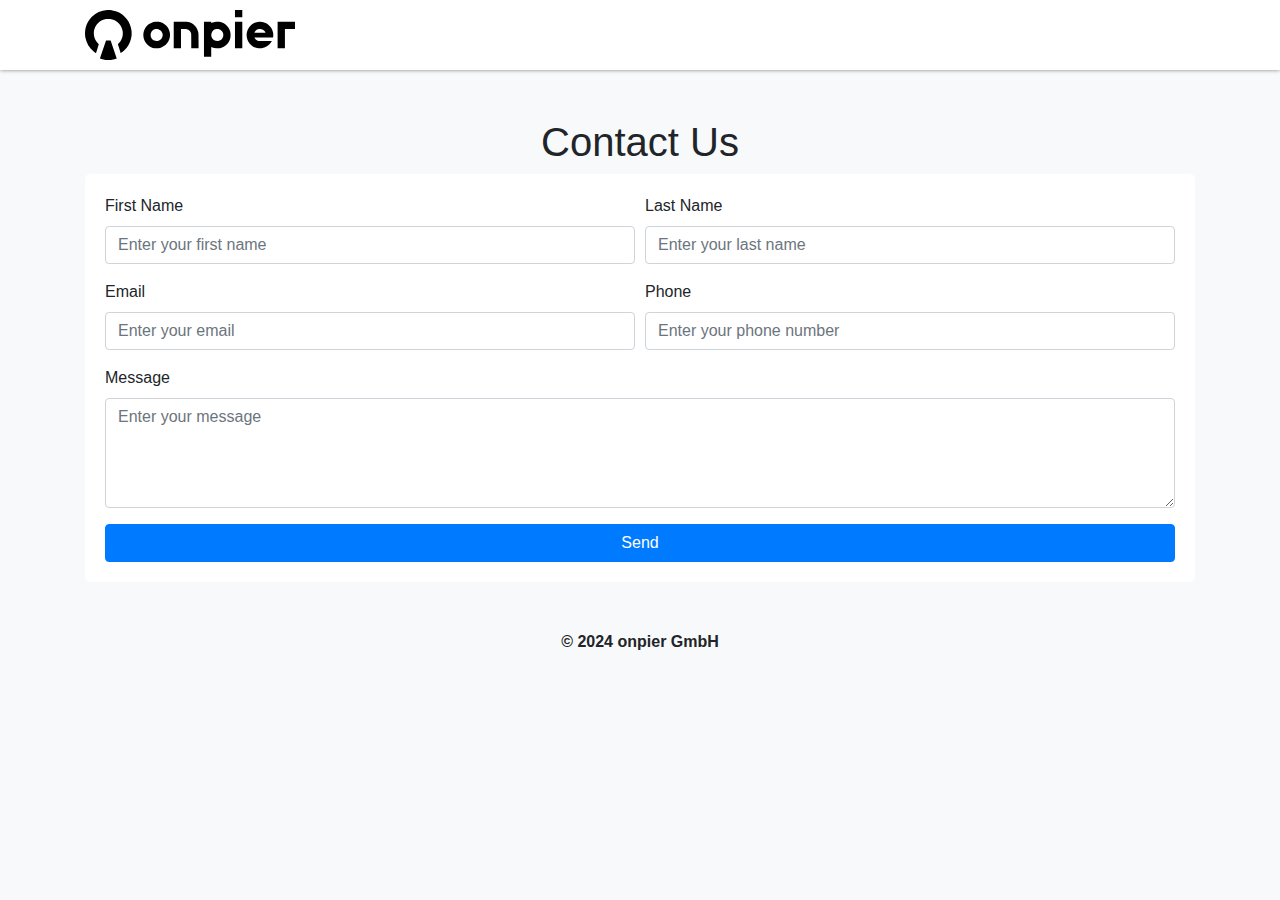
==== commit 2e997f19: "fix: new landing" ====
--- a/index.html
+++ b/index.html
@@ -1,14 +1,82 @@
 <!DOCTYPE html>
-<!-- saved from url=(0047)https://car-registration-onp.dev.aws.onpier.de/ -->
-<html lang="en" data-critters-container="" style="--onp-cardlist-header-icon-bg-color: undefined; --onp-color-hover: undefined; --onp-color-primary: #2b53d6; --onp-color-primary-light: #eceffb; --onp-color-primary-transparent: undefined; --onp-color-secondary: #2b53d6; --onp-default-text-color: #263238; --onp-font-family: distributor, Helvetica, arial, sans-serif; --onp-notification-background-color: undefined; --onp-text-color-light: #ECEFFB; --body-background-color: #ffffff; --container-background-color: #f8f8f8; --footer-background-color: #ffffff; --footer-text-color: undefined; --header-background-color: #ffffff; --onp-color-danger: #ff1331; --onp-font-size: 16px; --onp-color-success: #28a745; --onp-color-warning: #ffc107; --onp-color-highlight: #ff6d00; --onp-color-light: #ffffff; --onp-color-medium: var(--onp-default-text-color); --onp-color-dark: #000000; --onp-color-tile: #e5e6e7; --onp-divider-color: #e7e9ea; --onp-border-radius: 4px; --btn-border-radius: 26px; --btn-disabled-border-color: rgb(236 236 237); --onp-checkout-card-border: none; --btn-bg-color: var(--onp-color-primary); --btn-bg-hover-bg-color: var(--onp-color-primary); --btn-border-color: var(--onp-color-primary); --btn-border-hover-color: var(--onp-color-primary); --btn-text-color: var(--onp-color-light); --btn-text-hover-color: var(--onp-color-light); --btn-outlined-bg-color: var(--onp-color-primary); --btn-outlined-border-color: var(--onp-color-primary); --btn-outlined-hover-border-color: var(--onp-color-primary); --btn-outlined-text-color: var(--onp-color-primary); --btn-outlined-hover-text-color: var(--onp-color-light); --btn-outlined-hover-bg-color: var(--onp-color-primary); --btn-landing-bg-color: var(--onp-color-primary); --btn-landing-hover-bg-color: var(--onp-color-primary); --btn-landing-border-color: var(--onp-color-primary); --btn-landing-hover-border-color: var(--onp-color-primary); --btn-landing-text-color: var(--onp-color-light); --btn-landing-hover-text-color: var(--onp-color-light); --btn-landing-price-color: var(--onp-color-light);"><head><meta http-equiv="Content-Type" content="text/html; charset=UTF-8">
-    
-    <title>Kfz Zulassungsservice</title>
-    <!--<base href="/">--><base href=".">
-    <meta name="viewport" content="width=device-width, initial-scale=1">
-    <link rel="icon" id="appIcon" type="image/x-icon" href="https://car-registration-onp.dev.aws.onpier.de/api/fe-config/static/favicon.ico?brandKey=onp">
-  <style>html{line-height:1.15;-webkit-text-size-adjust:100%}body{margin:0}:root{--onp-font-family:Helvetica;--onp-font-size:16px;--onp-font-size-xs:12px;--onp-font-size-sm:14px;--onp-font-size-base:16px;--onp-font-size-lg:18px;--onp-font-size-h1:36px;--onp-font-size-h2:34px;--onp-font-size-h3:28px;--onp-font-size-h4:24px;--onp-font-size-h5:22px;--onp-font-size-h6:18px;--onp-font-weight-light:300;--onp-font-weight-normal:400;--onp-font-weight-medium:500;--onp-font-weight-semibold:600;--onp-font-weight-bold:700;--onp-line-height-sm:20px;--onp-line-height-md:22px;--onp-line-height-lg:24px;--onp-line-height-xl:26px;--onp-box-shadow-sm:0 1px 2px 0 rgb(0 0 0 / .05);--onp-box-shadow:0 1px 3px 0 rgb(0 0 0 / .1), 0 1px 2px -1px rgb(0 0 0 / .1);--onp-box-shadow-md:0 4px 6px -1px rgb(0 0 0 / .1), 0 2px 4px -2px rgb(0 0 0 / .1);--onp-box-shadow-lg:0 10px 15px -3px rgb(0 0 0 / .1), 0 4px 6px -4px rgb(0 0 0 / .1);--onp-box-shadow-xl:0 20px 25px -5px rgb(0 0 0 / .1), 0 8px 10px -6px rgb(0 0 0 / .1);--onp-box-shadow-xxl:0 25px 50px -12px rgb(0 0 0 / .25);--onp-color-primary:#2b53d6;--onp-color-primary-light:#f0f3fc;--onp-color-secondary:#f50fb0;--onp-color-success:#28a745;--onp-color-warning:#ffc107;--onp-color-danger:#ff1331;--onp-color-highlight:#ff6d00;--onp-color-light:#ffffff;--onp-color-medium:#263238;--onp-color-dark:#000000;--onp-default-text-color:var(--onp-color-medium);--onp-color-tile:#e5e6e7;--onp-divider-color:#e7e9ea;--onp-border-radius:4px}:root{--onp-tippy-tooltip-border-radius:4px;--onp-tippy-tooltip-bg:var(--onp-color-light);--onp-tippy-tooltip-padding:20px;--onp-tippy-tooltip-drop-shadow:drop-shadow(0px 1px 2px rgba(0, 0, 0, .2))}*{box-sizing:border-box;font-family:var(--onp-font-family)}:root{--cotainer-background-color:#f8f8f8;--body-background-color:#ffffff}*{box-sizing:border-box}body{margin:0;color:var(--onp-default-text-color)}</style><link rel="stylesheet" href="./Kfz_Zulassungsservice-LANDING_files/styles.b2fc2e108721a1f8.css" media="all" onload="this.media=&#39;all&#39;"><noscript><link rel="stylesheet" href="styles.b2fc2e108721a1f8.css"></noscript><style>.container[_ngcontent-ng-c992162221]{display:grid;grid-template-columns:1fr;grid-template-rows:min-content min-content 1fr min-content min-content;gap:0 0;grid-auto-flow:row;grid-template-areas:"header" "sub-header" "body" "footer" "nav-bar";background-color:var(--container-background-color);justify-items:center;min-height:100vh;min-height:100dvh}.container[_ngcontent-ng-c992162221]     onpier-price-table{cursor:default}.container[_ngcontent-ng-c992162221]     onpier-button{--onp-btn-bg-color: var(--btn-bg-color);--onp-btn-border: 1px solid var(--btn-border-color);--onp-btn-border-radius: var(--btn-border-radius);--onp-btn-hover-bg-color: var(--btn-bg-hover-bg-color);--onp-btn-label-color: var(--btn-text-color);--onp-btn-hover-label-color: var(--btn-text-hover-color)}.container[_ngcontent-ng-c992162221]     onpier-button .onp-btn--filled:hover{--onp-btn-border: 1px solid var(--btn-border-hover-color)}.container[_ngcontent-ng-c992162221]     onpier-button .onp-btn--outlined{--onp-btn-text-color: var(--btn-outlined-text-color);--onp-btn-bg-color: var(--btn-outlined-bg-color);--onp-btn-border: 1px solid var(--btn-outlined-border-color);--onp-btn-hover-label-color: var(--btn-outlined-hover-text-color);--onp-btn-hover-bg-color: var(--btn-outlined-hover-bg-color)}.container[_ngcontent-ng-c992162221]     onpier-button .onp-btn--outlined:hover{--onp-btn-border: 1px solid var(--btn-outlined-hover-border-color)}.container[_ngcontent-ng-c992162221]     onpier-button .icon-chevron_right{--onp-icon-color: var(--onp-color-primary)}.container[_ngcontent-ng-c992162221]     onpier-button .icon-chevron_left{--onp-icon-color: var(--onp-color-primary)}.container[_ngcontent-ng-c992162221]     onpier-price-table{--onp-price-table-background: var(--onp-color-primary-transparent)}.container[_ngcontent-ng-c992162221]     onpier-card   onpier-button{--onp-btn-border: 1px solid var(--onp-color-primary)}.container[_ngcontent-ng-c992162221]     onpier-card   onpier-button .onp-btn--outlined{--onp-btn-hover-bg-color: transparent}.container[_ngcontent-ng-c992162221]     onpier-contact-card{--onp-contact-card-background-color: var(--onp-color-primary-transparent)}.container[_ngcontent-ng-c992162221]     onpier-contact-card onpier-button{--onp-btn-border-radius: 26px}.container[_ngcontent-ng-c992162221]     onpier-timeline{--onp-timeline-list-background-color: var(--onp-color-primary-transparent);--onp-vertical-timeline-background-color: var(--onp-color-primary-transparent)}.container[_ngcontent-ng-c992162221]   .sub-header[_ngcontent-ng-c992162221], .container[_ngcontent-ng-c992162221]   .body[_ngcontent-ng-c992162221]{padding-left:18px;padding-right:18px}.container[_ngcontent-ng-c992162221]   .header[_ngcontent-ng-c992162221]{grid-area:header;margin-bottom:28px;background-color:var(--header-background-color);width:100%;position:sticky;top:0;z-index:3}.container[_ngcontent-ng-c992162221]   .sub-header[_ngcontent-ng-c992162221]{grid-area:sub-header;display:flex;flex-direction:column;align-items:flex-start;justify-content:flex-start;width:100%;font-family:var(--onp-font-family);font-weight:700;font-size:22px;color:var(--onp-default-text-color);padding-bottom:16px}.container[_ngcontent-ng-c992162221]   .sub-header[_ngcontent-ng-c992162221]   onpier-chip[_ngcontent-ng-c992162221]{margin-bottom:26px;margin-left:4px}.container[_ngcontent-ng-c992162221]   .sub-header[_ngcontent-ng-c992162221]   onpier-chip[_ngcontent-ng-c992162221]   onpier-icon[_ngcontent-ng-c992162221]{--onp-icon-font-size: 30px}.container[_ngcontent-ng-c992162221]   .sub-header[_ngcontent-ng-c992162221]   onpier-button[_ngcontent-ng-c992162221]{--onp-btn-hover-light-bg-color: transparent}.container[_ngcontent-ng-c992162221]   .nav-bar[_ngcontent-ng-c992162221]{grid-area:nav-bar;margin:38px}.container[_ngcontent-ng-c992162221]   .body[_ngcontent-ng-c992162221]{display:grid;grid-area:body;box-shadow:var(--onp-body-box-shadow);border-radius:4px;padding:16px;margin:0 16px;background-color:var(--body-background-color)}.container[_ngcontent-ng-c992162221]   .body[_ngcontent-ng-c992162221]   onpier-fab-button[_ngcontent-ng-c992162221]{position:fixed;right:16px;bottom:92px;z-index:1;--onp-fab-btn-hover-bg-color: white;--onp-fab-btn-border: none;--onp-fab-btn-width: 48px;--onp-fab-btn-height: 48px;--onp-fab-btn-bg-color: white}.container[_ngcontent-ng-c992162221]   .footer[_ngcontent-ng-c992162221]{grid-area:footer;width:100%;margin-top:48px}.container[_ngcontent-ng-c992162221]   .footer[_ngcontent-ng-c992162221]   onpier-legal-footer[_ngcontent-ng-c992162221]{--onp-legal-footer-compact-background: var(--footer-background-color);--onp-legal-footer-text-color: var(--footer-text-color);--onp-legal-footer-btn-hover-label-color: var(--onp-text-color-light);--onp-legal-footer-btn-hover-bg-color: none;--onp-legal-footer-btn-hover-decoration: underline}.container[_ngcontent-ng-c992162221]   .gdvdl-checkout-background-color[_ngcontent-ng-c992162221]{--body-background-color: #cbcfd2}.container.landing-page[_ngcontent-ng-c992162221]   .body[_ngcontent-ng-c992162221], .container.kroschke-landing-page[_ngcontent-ng-c992162221]   .body[_ngcontent-ng-c992162221], .container.service-selection[_ngcontent-ng-c992162221]   .body[_ngcontent-ng-c992162221], .container.known-user[_ngcontent-ng-c992162221]   .body[_ngcontent-ng-c992162221], .container.provider-choice[_ngcontent-ng-c992162221]   .body[_ngcontent-ng-c992162221], .container.thank-you-page[_ngcontent-ng-c992162221]   .body[_ngcontent-ng-c992162221], .container.gdvdl-thank-you-page[_ngcontent-ng-c992162221]   .body[_ngcontent-ng-c992162221], .container.summary-page[_ngcontent-ng-c992162221]   .body[_ngcontent-ng-c992162221], .container.checkout[_ngcontent-ng-c992162221]   .body[_ngcontent-ng-c992162221], .container.faq-page[_ngcontent-ng-c992162221]   .body[_ngcontent-ng-c992162221], .container.external-error-page[_ngcontent-ng-c992162221]   .body[_ngcontent-ng-c992162221], .container.error-page[_ngcontent-ng-c992162221]   .body[_ngcontent-ng-c992162221]{background:none;margin:0}.container.service-selection[_ngcontent-ng-c992162221]   .body[_ngcontent-ng-c992162221], .container.summary-page[_ngcontent-ng-c992162221]   .body[_ngcontent-ng-c992162221]{width:100%}.container.checkout[_ngcontent-ng-c992162221]{--body-background-color: #ffffff}.container.checkout[_ngcontent-ng-c992162221]   .sub-header[_ngcontent-ng-c992162221]{font-size:22px;padding-bottom:18px}.container.kroschke-landing-page[_ngcontent-ng-c992162221], .container.landing-page[_ngcontent-ng-c992162221]{background-color:#fff}.container.kroschke-landing-page[_ngcontent-ng-c992162221]     onpier-visual-disturber, .container.landing-page[_ngcontent-ng-c992162221]     onpier-visual-disturber{--onp-visual-disturber-background-color: var(--onp-color-primary);--onp-visual-disturber-border: var(--onp-color-primary)}.container.kroschke-landing-page[_ngcontent-ng-c992162221]   .body[_ngcontent-ng-c992162221], .container.landing-page[_ngcontent-ng-c992162221]   .body[_ngcontent-ng-c992162221]{padding-top:0}.container.kroschke-landing-page[_ngcontent-ng-c992162221]   .header[_ngcontent-ng-c992162221], .container.landing-page[_ngcontent-ng-c992162221]   .header[_ngcontent-ng-c992162221]{position:unset;margin-bottom:0}.container.kroschke-landing-page[_ngcontent-ng-c992162221]   .sub-header[_ngcontent-ng-c992162221], .container.landing-page[_ngcontent-ng-c992162221]   .sub-header[_ngcontent-ng-c992162221]{display:none}.container.external-error-page[_ngcontent-ng-c992162221]   .header[_ngcontent-ng-c992162221], .container.gdvdl-thank-you-page[_ngcontent-ng-c992162221]   .header[_ngcontent-ng-c992162221]{margin-bottom:0}.container.external-error-page[_ngcontent-ng-c992162221]   .footer[_ngcontent-ng-c992162221], .container.gdvdl-thank-you-page[_ngcontent-ng-c992162221]   .footer[_ngcontent-ng-c992162221]{margin-top:0}.container[_ngcontent-ng-c992162221]   .breadcrumbs[_ngcontent-ng-c992162221]{margin-bottom:16px}.container[_ngcontent-ng-c992162221]   .breadcrumbs[_ngcontent-ng-c992162221]     onpier-button button span{padding-right:0;padding-top:1px}.container.summary-page[_ngcontent-ng-c992162221]   .sub-header[_ngcontent-ng-c992162221]{padding-top:20px;padding-bottom:20px;margin-bottom:0}@media screen and (width >= 1024px){.container[_ngcontent-ng-c992162221]{grid-template-rows:min-content min-content min-content 1fr min-content;grid-template-areas:"header" "sub-header" "body" "nav-bar" "footer";margin:auto}.container[_ngcontent-ng-c992162221]   .sub-header[_ngcontent-ng-c992162221]{font-size:22px;padding:0 0 18px}.container[_ngcontent-ng-c992162221]   .header[_ngcontent-ng-c992162221]{margin-bottom:48px}.container[_ngcontent-ng-c992162221]   .header[_ngcontent-ng-c992162221]     onpier-tooltip .tooltip-content:after{border-top:0!important;border-bottom:8px solid var(--onp-tooltip-bg)!important}.container[_ngcontent-ng-c992162221]   .body[_ngcontent-ng-c992162221]{padding:34px}.container[_ngcontent-ng-c992162221]   .footer[_ngcontent-ng-c992162221]{margin-top:0}.container[_ngcontent-ng-c992162221]   .nav-bar[_ngcontent-ng-c992162221]{width:100%;z-index:1;padding:0;margin:24px 0 50px}.container[_ngcontent-ng-c992162221]   .nav-bar[_ngcontent-ng-c992162221]   onpier-navigation-bar[_ngcontent-ng-c992162221]{--onp-btn-hover-light-bg-color: transparent;--onp-navigation-bar-padding: 0;--onp-navigation-bar-box-shadow: none;--onp-navigation-bar-bg-color: transparent}.container.landing-page[_ngcontent-ng-c992162221]   .body[_ngcontent-ng-c992162221], .container.kroschke-landing-page[_ngcontent-ng-c992162221]   .body[_ngcontent-ng-c992162221], .container.service-selection[_ngcontent-ng-c992162221]   .body[_ngcontent-ng-c992162221], .container.known-user[_ngcontent-ng-c992162221]   .body[_ngcontent-ng-c992162221], .container.provider-choice[_ngcontent-ng-c992162221]   .body[_ngcontent-ng-c992162221], .container.thank-you-page[_ngcontent-ng-c992162221]   .body[_ngcontent-ng-c992162221], .container.gdvdl-thank-you-page[_ngcontent-ng-c992162221]   .body[_ngcontent-ng-c992162221], .container.summary-page[_ngcontent-ng-c992162221]   .body[_ngcontent-ng-c992162221], .container.faq-page[_ngcontent-ng-c992162221]   .body[_ngcontent-ng-c992162221], .container.external-error-page[_ngcontent-ng-c992162221]   .body[_ngcontent-ng-c992162221], .container.error-page[_ngcontent-ng-c992162221]   .body[_ngcontent-ng-c992162221]{box-shadow:none}.container.external-error-page[_ngcontent-ng-c992162221]   .header[_ngcontent-ng-c992162221], .container.gdvdl-thank-you-page[_ngcontent-ng-c992162221]   .header[_ngcontent-ng-c992162221]{margin-bottom:48px}.container[_ngcontent-ng-c992162221]   .body[_ngcontent-ng-c992162221], .container[_ngcontent-ng-c992162221]   .nav-bar[_ngcontent-ng-c992162221], .container[_ngcontent-ng-c992162221]   .sub-header[_ngcontent-ng-c992162221]{min-width:656px;max-width:656px}.container.known-user[_ngcontent-ng-c992162221]   .sub-header[_ngcontent-ng-c992162221], .container.known-user[_ngcontent-ng-c992162221]   .nav-bar[_ngcontent-ng-c992162221], .container.known-user[_ngcontent-ng-c992162221]   .title[_ngcontent-ng-c992162221], .container.provider-choice[_ngcontent-ng-c992162221]   .sub-header[_ngcontent-ng-c992162221], .container.provider-choice[_ngcontent-ng-c992162221]   .nav-bar[_ngcontent-ng-c992162221], .container.provider-choice[_ngcontent-ng-c992162221]   .title[_ngcontent-ng-c992162221], .container.faq-page[_ngcontent-ng-c992162221]   .sub-header[_ngcontent-ng-c992162221], .container.faq-page[_ngcontent-ng-c992162221]   .nav-bar[_ngcontent-ng-c992162221], .container.faq-page[_ngcontent-ng-c992162221]   .title[_ngcontent-ng-c992162221], .container.service-selection[_ngcontent-ng-c992162221]   .sub-header[_ngcontent-ng-c992162221], .container.service-selection[_ngcontent-ng-c992162221]   .nav-bar[_ngcontent-ng-c992162221], .container.service-selection[_ngcontent-ng-c992162221]   .title[_ngcontent-ng-c992162221]{padding-left:0;min-width:854px;max-width:854px}.container.known-user[_ngcontent-ng-c992162221]   .body[_ngcontent-ng-c992162221], .container.provider-choice[_ngcontent-ng-c992162221]   .body[_ngcontent-ng-c992162221], .container.faq-page[_ngcontent-ng-c992162221]   .body[_ngcontent-ng-c992162221], .container.service-selection[_ngcontent-ng-c992162221]   .body[_ngcontent-ng-c992162221]{padding:0;min-width:854px;max-width:854px;--body-background-color: none}.container.thank-you-page[_ngcontent-ng-c992162221]   .body[_ngcontent-ng-c992162221], .container.external-error-page[_ngcontent-ng-c992162221]   .body[_ngcontent-ng-c992162221], .container.gdvdl-thank-you-page[_ngcontent-ng-c992162221]   .body[_ngcontent-ng-c992162221], .container.error-page[_ngcontent-ng-c992162221]   .body[_ngcontent-ng-c992162221], .container.faq-page[_ngcontent-ng-c992162221]   .body[_ngcontent-ng-c992162221], .container.summary-page[_ngcontent-ng-c992162221]   .body[_ngcontent-ng-c992162221]{padding:0}.container.thank-you-page[_ngcontent-ng-c992162221]   .body[_ngcontent-ng-c992162221]   .onpier-card[_ngcontent-ng-c992162221], .container.external-error-page[_ngcontent-ng-c992162221]   .body[_ngcontent-ng-c992162221]   .onpier-card[_ngcontent-ng-c992162221], .container.gdvdl-thank-you-page[_ngcontent-ng-c992162221]   .body[_ngcontent-ng-c992162221]   .onpier-card[_ngcontent-ng-c992162221], .container.error-page[_ngcontent-ng-c992162221]   .body[_ngcontent-ng-c992162221]   .onpier-card[_ngcontent-ng-c992162221], .container.faq-page[_ngcontent-ng-c992162221]   .body[_ngcontent-ng-c992162221]   .onpier-card[_ngcontent-ng-c992162221], .container.summary-page[_ngcontent-ng-c992162221]   .body[_ngcontent-ng-c992162221]   .onpier-card[_ngcontent-ng-c992162221]{--onp-card-width: 100%}.container.gdvdl-checkout[_ngcontent-ng-c992162221]   .body[_ngcontent-ng-c992162221], .container.checkout[_ngcontent-ng-c992162221]   .body[_ngcontent-ng-c992162221], .container.faq-page[_ngcontent-ng-c992162221]   .body[_ngcontent-ng-c992162221]{padding:0}.container.gdvdl-checkout[_ngcontent-ng-c992162221]   .body[_ngcontent-ng-c992162221]{--body-background-color: none}.container.checkout[_ngcontent-ng-c992162221]{--onp-body-box-shadow: none}.container.faq-page[_ngcontent-ng-c992162221]   .body[_ngcontent-ng-c992162221]{--body-background-color: none;margin-bottom:50px}.container.thank-you-page[_ngcontent-ng-c992162221]   .sub-header[_ngcontent-ng-c992162221], .container[_ngcontent-ng-c992162221]   .header[_ngcontent-ng-c992162221]{padding-bottom:0}.container.kroschke-landing-page[_ngcontent-ng-c992162221], .container.landing-page[_ngcontent-ng-c992162221]{background-color:var(--onp-color-light)}.container.kroschke-landing-page[_ngcontent-ng-c992162221]   .header[_ngcontent-ng-c992162221], .container.landing-page[_ngcontent-ng-c992162221]   .header[_ngcontent-ng-c992162221]{position:unset}.container.kroschke-landing-page[_ngcontent-ng-c992162221]   .header[_ngcontent-ng-c992162221]   onpier-profile-header[_ngcontent-ng-c992162221], .container.landing-page[_ngcontent-ng-c992162221]   .header[_ngcontent-ng-c992162221]   onpier-profile-header[_ngcontent-ng-c992162221]{--onp-profile-header-container-padding: 0 40px}.container.kroschke-landing-page[_ngcontent-ng-c992162221]   .footer[_ngcontent-ng-c992162221]   onpier-legal-footer[_ngcontent-ng-c992162221], .container.landing-page[_ngcontent-ng-c992162221]   .footer[_ngcontent-ng-c992162221]   onpier-legal-footer[_ngcontent-ng-c992162221]{--onp-legal-footer-compact-background: var(--footer-background-color)}.container.kroschke-landing-page[_ngcontent-ng-c992162221]   .body[_ngcontent-ng-c992162221], .container.landing-page[_ngcontent-ng-c992162221]   .body[_ngcontent-ng-c992162221]{padding:0 40px;width:100%;min-width:inherit;max-width:1280px}.container.landing-page[_ngcontent-ng-c992162221]   .body[_ngcontent-ng-c992162221]{padding:0}.container.kroschke-landing-page[_ngcontent-ng-c992162221]   .header[_ngcontent-ng-c992162221]{margin-bottom:44px}.container.kroschke-landing-page[_ngcontent-ng-c992162221]   .body[_ngcontent-ng-c992162221]{padding:0 40px}}@media screen and (width >= 1280px){.container.kroschke-landing-page[_ngcontent-ng-c992162221]   .header[_ngcontent-ng-c992162221]   onpier-profile-header[_ngcontent-ng-c992162221], .container.landing-page[_ngcontent-ng-c992162221]   .header[_ngcontent-ng-c992162221]   onpier-profile-header[_ngcontent-ng-c992162221]{--onp-profile-header-container-padding: 0 84px}.container.landing-page[_ngcontent-ng-c992162221]   .body[_ngcontent-ng-c992162221]{padding:0;max-width:100%}.container.kroschke-landing-page[_ngcontent-ng-c992162221]   .body[_ngcontent-ng-c992162221]{padding:0 84px;max-width:1280px}}</style><style>[_nghost-ng-c3600853905]{--onp-profile-header-background-color: white;--onp-profile-header-min-height: 90px;--onp-profile-header-logo-section-min-height: 90px;--onp-profile-header-container-max-width: 1280px;--onp-profile-header-container-padding: 0px 16px;--onp-profile-header-container-logo-section-margin: 0px 0px 0px 0px;--onp-profile-header-container-logo-image-max-width: 163px;--onp-profile-header-container-logo-image-height: 55px;--onp-profile-header-container-inline-links-gap: 26px;--onp-profile-header-container-inline-links-item-gap: 6px;--onp-profile-header-container-inline-links-item-tooltip-distance: 20px;--onp-profile-header-container-inline-links-item-tooltip-distance-mobile: 26px;--onp-profile-header-distance-top-position-sticky: 0px;--onp-logo-section-label-font-size: 14px;--onp-logo-section-label-font-weight: normal;--onp-logo-section-label-font-color: var(--onp-default-text-color);--onp-logo-section-label-font-line-height: 16px;--onp-logo-section-label-cursor: inherit;--onp-quick-link-label-font-size: 16px;--onp-quick-link-label-font-weight: bold;--onp-quick-link-label-font-color: var(--onp-default-text-color);--onp-quick-link-label-font-line-height: 18px;--onp-link-menu-item-label-font-size: 16px;--onp-link-menu-item-label-font-weight: normal;--onp-link-menu-item-label-font-color: var(--onp-default-text-color);--onp-link-menu-item-label-font-line-height: 18px;--onp-profile-header-quick-link-icon-size: 22px;--onp-profile-header-quick-link-icon-size-mobile: 32px;--onp-profile-header-menu-link-item-padding: 20px 0px;--onp-profile-header-menu-link-item-divider-color: var(--onp-divider-color);--onp-profile-header-menu-link-item-divider-height: 1px;--onp-profile-header-menu-link-item-divider-width: 100%;--onp-profile-header-menu-link-item-divider-alignment: 0px;--onp-profile-header-menu-link-item-icon-font-size: var(--onp-font-size-lg);--onp-profile-header-navbar-margin: 0px;--onp-profile-header-navbar-height: 40px;--onp-profile-header-navbar-padding: 20px 0px 0px 0px;--onp-navbar-item-font-size: 16px;--onp-navbar-item-font-weight: normal;--onp-navbar-item-font-color: var(--onp-default-text-color);--onp-navbar-item-font-line-height: 18px;--onp-profile-header-navbar-width: 856px;--onp-profile-navbar-link-active-line-color: var(--onp-color-primary);--onp-profile-navbar-link-active-line-height: 2px;--onp-profile-navbar-link-padding: 0px 0px 15px 0px;--onp-navbar-item-gap: 50px}@media screen and (min-width: 1024px){[_nghost-ng-c3600853905]{--onp-profile-header-container-padding: 0px 84px}}@media screen and (width < 1024px){[_nghost-ng-c3600853905]{--onp-navbar-item-gap: 26px}}.profile-header[_ngcontent-ng-c3600853905]{box-shadow:0 1px 2px #0003;background-color:var(--onp-profile-header-background-color);min-height:var(--onp-profile-header-min-height)}.profile-header.has-navbar-inside[_ngcontent-ng-c3600853905]{--onp-profile-header-min-height: 134px}.profile-header.position-sticky[_ngcontent-ng-c3600853905]{position:fixed;top:var(--onp-profile-header-distance-top-position-sticky);width:100%;z-index:2}.profile-header__container[_ngcontent-ng-c3600853905]{max-width:var(--onp-profile-header-container-max-width);padding:var(--onp-profile-header-container-padding);width:100%;margin:0 auto}.profile-header__container--logo-section[_ngcontent-ng-c3600853905]{width:100%;display:inline-flex;justify-content:space-between;align-items:center;height:var(--onp-profile-header-logo-section-min-height, var(--onp-profile-header-min-height));margin:var(--onp-profile-header-container-logo-section-margin)}.profile-header__container--logo-section[_ngcontent-ng-c3600853905]   .logo-link[_ngcontent-ng-c3600853905]{display:flex;align-items:center}.profile-header__container--logo-section[_ngcontent-ng-c3600853905]   .logo-link__image[_ngcontent-ng-c3600853905]{height:100%;width:100%;max-width:var(--onp-profile-header-container-logo-image-max-width);max-height:var(--onp-profile-header-container-logo-image-height);object-fit:contain}.profile-header__container--logo-section[_ngcontent-ng-c3600853905] > div[_ngcontent-ng-c3600853905]{display:inline-flex;align-items:center;gap:24px}.profile-header__container--logo-section[_ngcontent-ng-c3600853905]   label[_ngcontent-ng-c3600853905]{font-size:var(--onp-logo-section-label-font-size);font-weight:var(--onp-logo-section-label-font-weight);line-height:var(--onp-logo-section-label-font-line-height);color:var(--onp-logo-section-label-font-color);cursor:var(--onp-logo-section-label-cursor)}.profile-header__container__inline-links[_ngcontent-ng-c3600853905]{display:inline-flex;gap:var(--onp-profile-header-container-inline-links-gap)}.profile-header__container__inline-links[_ngcontent-ng-c3600853905]   .link[_ngcontent-ng-c3600853905]{display:flex;justify-content:center;align-items:center;position:relative;--item-width: 0;cursor:pointer}.profile-header__container__inline-links[_ngcontent-ng-c3600853905]   .link__icon[_ngcontent-ng-c3600853905]{--onp-icon-font-size: var(--onp-profile-header-quick-link-icon-size);margin-right:var(--onp-profile-header-container-inline-links-item-gap)}.profile-header__container__inline-links[_ngcontent-ng-c3600853905]   .link__icon__mobile[_ngcontent-ng-c3600853905]{--onp-profile-header-container-inline-links-item-gap: 0px;--onp-icon-font-size: var(--onp-profile-header-quick-link-icon-size-mobile)}.profile-header__container__inline-links[_ngcontent-ng-c3600853905]   .link__label[_ngcontent-ng-c3600853905]{font-size:var(--onp-quick-link-label-font-size);font-weight:var(--onp-quick-link-label-font-weight);line-height:var(--onp-quick-link-label-font-line-height);color:var(--onp-quick-link-label-font-color);cursor:pointer}.profile-header__container__inline-links[_ngcontent-ng-c3600853905]   .link__other-contact-us[_ngcontent-ng-c3600853905]{padding-top:20px}.profile-header__container__inline-links[_ngcontent-ng-c3600853905]   .link[_ngcontent-ng-c3600853905]   onpier-tooltip[_ngcontent-ng-c3600853905]{--onp-tooltip-distance: var(--onp-profile-header-container-inline-links-item-tooltip-distance);--onp-tooltip-arrow-right: calc(var(--item-width) - var(--onp-profile-header-quick-link-icon-size))}.profile-header__container__inline-links[_ngcontent-ng-c3600853905]   .link[_ngcontent-ng-c3600853905]   onpier-tooltip._mobile[_ngcontent-ng-c3600853905]{--onp-tooltip-distance: var(--onp-profile-header-container-inline-links-item-tooltip-distance-mobile);--onp-tooltip-arrow-right: calc(var(--item-width) - var(--onp-profile-header-quick-link-icon-size-mobile));--onp-tooltip-right-position: 4px}.profile-header__container__inline-links[_ngcontent-ng-c3600853905]   .link__menu[_ngcontent-ng-c3600853905]{--onp-tooltip-arrow-right: calc(50% - 10px) !important;--onp-tooltip-min-width: 182px;--onp-tooltip-max-width: 343px;--onp-tooltip-padding: 0px 20px;--onp-tooltip-right-position: 14px}.profile-header__container__inline-links[_ngcontent-ng-c3600853905]   .link__menu._mobile[_ngcontent-ng-c3600853905]{--onp-tooltip-arrow-right: 10px !important;--onp-tooltip-padding: 0px 20px;--onp-tooltip-right-position: 4px}.profile-header__container__inline-links[_ngcontent-ng-c3600853905]   .link__menu-item[_ngcontent-ng-c3600853905]{cursor:pointer;padding:var(--onp-profile-header-menu-link-item-padding);display:flex;align-items:center;gap:8px}.profile-header__container__inline-links[_ngcontent-ng-c3600853905]   .link__menu-item[_ngcontent-ng-c3600853905]   onpier-icon[_ngcontent-ng-c3600853905]{--onp-icon-font-size: var(--onp-profile-header-menu-link-item-icon-font-size)}.profile-header__container__inline-links[_ngcontent-ng-c3600853905]   .link__menu-item[_ngcontent-ng-c3600853905]   label[_ngcontent-ng-c3600853905]{font-size:var(--onp-link-menu-item-label-font-size);font-weight:var(--onp-link-menu-item-label-font-weight);line-height:var(--onp-link-menu-item-label-font-line-height);color:var(--onp-link-menu-item-label-font-color);cursor:pointer}.profile-header__container__inline-links[_ngcontent-ng-c3600853905]   .link__menu[_ngcontent-ng-c3600853905]   hr[_ngcontent-ng-c3600853905]{opacity:1;margin:var(--onp-profile-header-menu-link-item-divider-alignment);width:var(--onp-profile-header-menu-link-item-divider-width);height:var(--onp-profile-header-menu-link-item-divider-height);background-color:var(--onp-profile-header-menu-link-item-divider-color);border:none}.profile-header__navbar[_ngcontent-ng-c3600853905]{margin:var(--onp-profile-header-navbar-margin);text-align:center;height:var(--onp-profile-header-navbar-height);padding:var(--onp-profile-header-navbar-padding)}.profile-header__navbar-inside[_ngcontent-ng-c3600853905]{width:var(--onp-profile-header-navbar-width);max-width:100%;white-space:nowrap;overflow-x:auto;overflow-y:hidden;margin-left:auto;margin-right:auto}.profile-header__navbar-inside[_ngcontent-ng-c3600853905]   onpier-tabs[_ngcontent-ng-c3600853905]{--onp-tabs-list-item-gap: var(--onp-navbar-item-gap);--onp-list-selected-item-label-font-weight: var(--onp-font-weight-normal);--onp-list-item-label-font-size: var(--onp-navbar-item-font-size);--onp-list-item-label-font-weight: var(--onp-navbar-item-font-weight);--onp-list-item-label-font-line-height: var(--onp-navbar-item-font-line-height);--onp-list-item-label-font-color: var(--onp-navbar-item-font-color)}</style><style>[_nghost-ng-c2690151588]{--onp-legal-footer-title-font-size: var(--onp-font-size-sm);--onp-legal-footer-title-font-weight: var(--onp-font-weight-bold);--onp-legal-footer-title-leading: 18px;--onp-legal-footer-title-margin: 0 0 20px 0;--onp-legal-footer-text-color: var(--onp-default-text-color);--onp-legal-footer-menu-item-column-gap: 22px;--onp-legal-footer-menu-item-row-gap: 8px;--onp-legal-footer-btn-hover-label-color: var(--onp-color-primary);--onp-legal-footer-compact-background: #f8f8f8;--onp-legal-footer-compact-divider: rgba(133, 142, 152, .2);--onp-legal-footer-btn-hover-bg-color: var( --onp-legal-footer-compact-background );--onp-legal-footer-btn-hover-decoration: none;--onp-legal-footer-reverse-padding: 22px 0;--onp-legal-footer-reverse-bg-color: var(--onp-color-light);--onp-legal-footer-reverse-title-margin-bottom: 0px;--onp-legal-footer-reverse-title-margin-top: 18px;--onp-legal-footer-reverse-menu-column-gap: 30px;--onp-legal-footer-reverse-menu-row-gap: 12px;--onp-legal-footer-reverse-menu-item-dot-margin: 0 12px}.legal-footer__compact[_ngcontent-ng-c2690151588]{background-color:var(--onp-legal-footer-compact-background);padding-top:28px;padding-bottom:28px}.legal-footer__compact-divider[_ngcontent-ng-c2690151588]{border:.5px solid var(--onp-legal-footer-compact-divider);margin:20px 24px}.legal-footer__compact-menu-item[_ngcontent-ng-c2690151588] > onpier-button[_ngcontent-ng-c2690151588]{--onp-btn-text-color: var(--onp-legal-footer-text-color);--onp-btn-hover-light-bg-color: var( --onp-legal-footer-btn-hover-bg-color );--onp-btn-hover-light-label-color: var( --onp-legal-footer-btn-hover-label-color );--onp-btn-bg-color: var(--onp-default-text-color);--onp-btn-hover-text-decoration: var( --onp-legal-footer-btn-hover-decoration )}.legal-footer__compact__dot-container[_ngcontent-ng-c2690151588]{display:flex;align-items:center;flex-direction:row}.legal-footer__compact-dot-separator[_ngcontent-ng-c2690151588]{width:4px;height:4px;border-radius:50%;margin:0 11px;background-color:var(--onp-default-text-color)}.legal-footer__reverse[_ngcontent-ng-c2690151588]{display:flex;flex-direction:column-reverse;padding:var(--onp-legal-footer-reverse-padding);background-color:var(--onp-legal-footer-reverse-bg-color)}.legal-footer__reverse[_ngcontent-ng-c2690151588]   .legal-footer__title[_ngcontent-ng-c2690151588]{--onp-legal-footer-title-font-size: var(--onp-font-size-xs);margin-bottom:var(--onp-legal-footer-reverse-title-margin-bottom);margin-top:var(--onp-legal-footer-reverse-title-margin-top)}.legal-footer__reverse[_ngcontent-ng-c2690151588]   .legal-footer__menu[_ngcontent-ng-c2690151588]{column-gap:var(--onp-legal-footer-reverse-menu-column-gap);row-gap:var(--onp-legal-footer-reverse-menu-row-gap)}.legal-footer__reverse[_ngcontent-ng-c2690151588]   .legal-footer__menu-item[_ngcontent-ng-c2690151588]   .legal-footer__compact-dot-separator[_ngcontent-ng-c2690151588]{display:none}.legal-footer__reverse[_ngcontent-ng-c2690151588]   .legal-footer__menu[_ngcontent-ng-c2690151588]   onpier-button[_ngcontent-ng-c2690151588]{--onp-btn-text-color: var(--onp-default-text-color);--onp-btn-hover-light-label-color: var(--onp-default-text-color)}.legal-footer__title[_ngcontent-ng-c2690151588]{text-align:center;font-size:var(--onp-legal-footer-title-font-size);line-height:var(--onp-legal-footer-title-leading);font-weight:var(--onp-legal-footer-title-font-weight);margin:var(--onp-legal-footer-title-margin);color:var(--onp-legal-footer-text-color)}.legal-footer__menu[_ngcontent-ng-c2690151588]{padding:0;margin:0;list-style:none;display:flex;justify-content:center;flex-wrap:wrap;row-gap:var(--onp-legal-footer-menu-item-row-gap)}.legal-footer__menu-item-column-gap[_ngcontent-ng-c2690151588]{column-gap:var(--onp-legal-footer-menu-item-column-gap)}.legal-footer__menu-item[_ngcontent-ng-c2690151588]{white-space:nowrap}.legal-footer__menu-item[_ngcontent-ng-c2690151588]   onpier-button[_ngcontent-ng-c2690151588]{--onp-btn-height: auto;--onp-btn-font-size: var(--onp-font-size-sm);--onp-btn-font-weight: var(--onp-font-weight-normal)}@media screen and (width < 1024px){.legal-footer__compact[_ngcontent-ng-c2690151588]{padding-top:24px;padding-bottom:24px}.legal-footer__compact-divider[_ngcontent-ng-c2690151588]{margin:16px 24px}.legal-footer__title[_ngcontent-ng-c2690151588]{--onp-legal-footer-title-margin: 0 0 16px 0}.legal-footer__menu[_ngcontent-ng-c2690151588]{--onp-legal-footer-menu-item-row-gap: 12px;margin:0 24px}.legal-footer__menu-item-column-gap[_ngcontent-ng-c2690151588]{--onp-legal-footer-menu-item-column-gap: 12px}.legal-footer__reverse[_ngcontent-ng-c2690151588]   .legal-footer__menu[_ngcontent-ng-c2690151588]{--onp-legal-footer-reverse-menu-column-gap: 0px}.legal-footer__reverse[_ngcontent-ng-c2690151588]   .legal-footer__menu-item[_ngcontent-ng-c2690151588]   .legal-footer__compact-dot-separator[_ngcontent-ng-c2690151588]{display:block;margin:var(--onp-legal-footer-reverse-menu-item-dot-margin)}.legal-footer__reverse[_ngcontent-ng-c2690151588]   .legal-footer__menu[_ngcontent-ng-c2690151588]   onpier-button[_ngcontent-ng-c2690151588]{--onp-btn-text-color: var(--onp-default-text-color)}}</style><style>[_nghost-ng-c1908842837]{--onp-btn-width: auto;--onp-btn-height: 48px;--onp-btn-font-size: var(--onp-font-size-base);--onp-btn-font-weight: var(--onp-font-weight-semibold);--onp-btn-line-height: 18px;--onp-btn-text-color: var(--onp-btn-bg-color);--onp-btn-padding: 14px 24px;--onp-btn-border: 1px solid var(--onp-color-primary);--onp-btn-border-radius: 26px;--onp-btn-box-shadow: 0px 1px 2px rgba(0, 0, 0, .2);--onp-btn-bg-color: var(--onp-color-primary);--onp-btn-label-color: var(--onp-color-light);--onp-btn-hover-bg-color: var(--onp-color-primary);--onp-btn-hover-label-color: var(--onp-color-light);--onp-btn-hover-light-bg-color: var(--onp-color-light);--onp-btn-hover-light-label-color: var(--onp-color-primary);--onp-btn-hover-text-decoration: none;--onp-btn-disabled-bg-color: rgb(236 236 237);--onp-btn-disabled-label-color: rgba(38, 50, 56, .8);--onp-btn-sm-width: auto;--onp-btn-sm-height: 34px;--onp-btn-sm-font-size: var(--onp-font-size-sm);--onp-btn-sm-padding: 10px 16px}.onp-btn[_ngcontent-ng-c1908842837]{display:flex;justify-content:center;align-items:center;border:var(--onp-btn-border);border-radius:var(--onp-btn-border-radius);box-shadow:var(--onp-btn-box-shadow);font-weight:var(--onp-btn-font-weight);line-height:var(--onp-btn-line-height)}.onp-btn[_ngcontent-ng-c1908842837]:hover{background-color:var(--onp-btn-hover-bg-color);color:var(--onp-btn-hover-label-color);cursor:pointer}.onp-btn.disabled-clickable[_ngcontent-ng-c1908842837], .onp-btn[_ngcontent-ng-c1908842837]:disabled{background-color:var(--onp-btn-disabled-bg-color);color:var(--onp-btn-disabled-label-color);border-color:var(--onp-btn-disabled-bg-color);pointer-events:none;box-shadow:none}.onp-btn.disabled-clickable[_ngcontent-ng-c1908842837]{pointer-events:auto}.onp-btn--md[_ngcontent-ng-c1908842837]{width:var(--onp-btn-width);height:var(--onp-btn-height);font-size:var(--onp-btn-font-size);padding:var(--onp-btn-padding)}.onp-btn--md-round[_ngcontent-ng-c1908842837]{width:var(--onp-btn-height);height:var(--onp-btn-height);padding:16px}.onp-btn--sm[_ngcontent-ng-c1908842837]{width:var(--onp-btn-sm-width);height:var(--onp-btn-sm-height);font-size:var(--onp-btn-sm-font-size);padding:var(--onp-btn-sm-padding)}.onp-btn--sm-round[_ngcontent-ng-c1908842837]{width:var(--onp-btn-sm-height);height:var(--onp-btn-sm-height);padding:8px}.onp-btn--md-square[_ngcontent-ng-c1908842837], .onp-btn--sm-square[_ngcontent-ng-c1908842837]{--onp-btn-border-radius: 0px}.onp-btn--filled[_ngcontent-ng-c1908842837]{background-color:var(--onp-btn-bg-color);color:var(--onp-btn-label-color)}.onp-btn--filled[_ngcontent-ng-c1908842837]     onpier-icon{--onp-icon-color: var(--onp-btn-label-color)}.onp-btn--filled-secondary[_ngcontent-ng-c1908842837]{background-color:var(--onp-color-secondary);border-color:var(--onp-color-secondary)}.onp-btn--filled-secondary[_ngcontent-ng-c1908842837]:hover{background-color:var(--onp-color-secondary)}.onp-btn--filled-success[_ngcontent-ng-c1908842837]{background-color:var(--onp-color-success);border-color:var(--onp-color-success)}.onp-btn--filled-success[_ngcontent-ng-c1908842837]:hover{background-color:var(--onp-color-success)}.onp-btn--filled-warning[_ngcontent-ng-c1908842837]{background-color:var(--onp-color-warning);border-color:var(--onp-color-warning)}.onp-btn--filled-warning[_ngcontent-ng-c1908842837]:hover{background-color:var(--onp-color-warning)}.onp-btn--filled-danger[_ngcontent-ng-c1908842837]{background-color:var(--onp-color-danger);border-color:var(--onp-color-danger)}.onp-btn--filled-danger[_ngcontent-ng-c1908842837]:hover{background-color:var(--onp-color-danger)}.onp-btn--link[_ngcontent-ng-c1908842837]{border:none;padding:0;border-radius:0;background-color:transparent}.onp-btn--link[_ngcontent-ng-c1908842837]:hover{background-color:var(--onp-btn-hover-light-bg-color);color:var(--onp-btn-hover-light-label-color);text-decoration:var(--onp-btn-hover-text-decoration)}.onp-btn--outlined[_ngcontent-ng-c1908842837]{background-color:var(--onp-color-light)}.onp-btn--outlined[_ngcontent-ng-c1908842837]:hover{background-color:var(--onp-btn-hover-bg-color);color:var(--onp-btn-hover-label-color)}.onp-btn--link[_ngcontent-ng-c1908842837], .onp-btn--outlined[_ngcontent-ng-c1908842837]{color:var(--onp-btn-text-color);box-shadow:none}.onp-btn--link[_ngcontent-ng-c1908842837]:disabled, .onp-btn--outlined[_ngcontent-ng-c1908842837]:disabled{color:var(--onp-btn-disabled-label-color);border-color:var(--onp-btn-disabled-bg-color);background-color:var(--onp-color-light)}.onp-btn--link-secondary[_ngcontent-ng-c1908842837], .onp-btn--outlined-secondary[_ngcontent-ng-c1908842837]{color:var(--onp-color-secondary);border-color:var(--onp-color-secondary)}.onp-btn--link-secondary[_ngcontent-ng-c1908842837]:hover, .onp-btn--outlined-secondary[_ngcontent-ng-c1908842837]:hover{color:var(--onp-color-secondary)}.onp-btn--link-success[_ngcontent-ng-c1908842837], .onp-btn--outlined-success[_ngcontent-ng-c1908842837]{color:var(--onp-color-success);border-color:var(--onp-color-success)}.onp-btn--link-success[_ngcontent-ng-c1908842837]:hover, .onp-btn--outlined-success[_ngcontent-ng-c1908842837]:hover{color:var(--onp-color-success)}.onp-btn--link-warning[_ngcontent-ng-c1908842837], .onp-btn--outlined-warning[_ngcontent-ng-c1908842837]{color:var(--onp-color-warning);border-color:var(--onp-color-warning)}.onp-btn--link-warning[_ngcontent-ng-c1908842837]:hover, .onp-btn--outlined-warning[_ngcontent-ng-c1908842837]:hover{color:var(--onp-color-warning)}.onp-btn--link-danger[_ngcontent-ng-c1908842837], .onp-btn--outlined-danger[_ngcontent-ng-c1908842837]{color:var(--onp-color-danger);border-color:var(--onp-color-danger)}.onp-btn--link-danger[_ngcontent-ng-c1908842837]:hover, .onp-btn--outlined-danger[_ngcontent-ng-c1908842837]:hover{color:var(--onp-color-danger)}.onp-btn--width-full[_ngcontent-ng-c1908842837]{--onp-btn-width: 100%;--onp-btn-sm-width: 100%}.onp-btn__icon-left[_ngcontent-ng-c1908842837]{padding-right:8px}.onp-btn__icon-right[_ngcontent-ng-c1908842837]{padding-left:8px}.onp-btn__icon[_ngcontent-ng-c1908842837]:empty{display:none}</style><style>[_nghost-ng-c2465031323]{--onp-cookie-background-color: var(--onp-color-light);--onp-cookie-border: 1px solid transparent;--onp-title-padding: 0px;--onp-content-padding: 0px;--onp-accordion-content-padding-right: 56px;--onp-accordion-content-padding-left: 32px;--onp-scrollbar-primary-color: #26323833;--onp-scrollbar-secondary-color: transparent;--onp-cookie-main-color: var(--onp-color-primary);--onp-cookie-separator-color: #e7e9ea;--onp-cookie-font-family: var(--onp-font-family);--onp-cookie-title-font-size: 18px;--onp-cookie-title-font-weight: 600;--onp-cookie-title-font-color: var(--onp-default-text-color);--onp-cookie-title-font-line-height: 22px;--onp-cookie-title-mobile-font-size: 16px;--onp-cookie-title-mobile-font-weight: 600;--onp-cookie-title-mobile-font-color: var(--onp-default-text-color);--onp-cookie-title-mobile-font-line-height: 22px;--onp-cookie-b-font-size: 16px;--onp-cookie-b-font-weight: 600;--onp-cookie-b-font-color: var(--onp-cookie-main-color);--onp-cookie-b-font-line-height: 22px;--onp-cookie-b-mobile-font-size: 14px;--onp-cookie-b-mobile-font-weight: 600;--onp-cookie-b-mobile-font-color: var(--onp-cookie-main-color);--onp-cookie-b-mobile-font-line-height: 22px;--onp-cookie-impressum-font-size: 16px;--onp-cookie-impressum-font-weight: normal;--onp-cookie-impressum-font-color: var(--onp-cookie-main-color);--onp-cookie-impressum-font-line-height: 22px;--onp-cookie-impressum-mobile-font-size: 14px;--onp-cookie-impressum-mobile-font-weight: normal;--onp-cookie-impressum-mobile-font-color: var(--onp-cookie-main-color);--onp-cookie-impressum-mobile-font-line-height: 22px;--onp-cookie-content-font-size: 16px;--onp-cookie-content-font-weight: normal;--onp-cookie-content-font-color: var(--onp-default-text-color);--onp-cookie-content-font-line-height: 22px;--onp-cookie-content-mobile-font-size: 14px;--onp-cookie-content-mobile-font-weight: normal;--onp-cookie-content-mobile-font-color: var(--onp-default-text-color);--onp-cookie-content-mobile-font-line-height: 22px}.onpier-cookie[_ngcontent-ng-c2465031323]{display:flex;flex-direction:column;overflow:hidden;background-color:var(--onp-cookie-background-color);border:var(--onp-cookie-border);height:100%;width:100%;max-height:100%;scrollbar-color:var(--onp-scrollbar-primary-color) var(--onp-scrollbar-secondary-color)}@media screen and (min-width: 1024px){.onpier-cookie[_ngcontent-ng-c2465031323]{height:468px;width:730px}}.onpier-cookie__content[_ngcontent-ng-c2465031323]{height:100%}.link-button-variant[_ngcontent-ng-c2465031323]{--onp-btn-font-weight: var(--onp-font-weight-normal)}onpier-button[ng-reflect-variant=outlined][_ngcontent-ng-c2465031323]{--onp-btn-hover-bg-color: transparent;--onp-btn-hover-label-color: var(--onp-color-primary)}</style><style>.landing[_ngcontent-ng-c3432008385]   onpier-teaser[_ngcontent-ng-c3432008385]{--onp-teaser-text-box-color: var(--onp-color-primary-light);--onp-teaser-bullet-list-margin-bottom: 0}.landing[_ngcontent-ng-c3432008385]   onpier-teaser[_ngcontent-ng-c3432008385]     onpier-button{--onp-btn-bg-color: var(--btn-landing-bg-color);--onp-btn-border: 1px solid var(--btn-landing-border-color);--onp-btn-hover-bg-color: var(--btn-landing-hover-bg-color);--onp-btn-label-color: var(--btn-landing-text-color);--onp-btn-hover-label-color: var(--btn-landing-hover-text-color)}.landing[_ngcontent-ng-c3432008385]   onpier-teaser[_ngcontent-ng-c3432008385]     onpier-button .onp-btn--filled:hover{--onp-btn-border: 1px solid var(--btn-landing-hover-border-color)}.landing[_ngcontent-ng-c3432008385]   onpier-button[_ngcontent-ng-c3432008385]{--onp-btn-bg-color: var(--btn-landing-bg-color);--onp-btn-border: 1px solid var(--btn-landing-border-color);--onp-btn-hover-bg-color: var(--btn-landing-hover-bg-color);--onp-btn-label-color: var(--btn-landing-text-color);--onp-btn-hover-label-color: var(--btn-landing-hover-text-color)}.landing[_ngcontent-ng-c3432008385]   onpier-button[_ngcontent-ng-c3432008385]     .onp-btn--filled:hover{--onp-btn-border: 1px solid var(--btn-landing-hover-border-color)}.landing[_ngcontent-ng-c3432008385]   onpier-visual-disturber[_ngcontent-ng-c3432008385]{--onp-visual-disturber-font-color: var(--btn-landing-price-color);--onp-visual-disturber-amount-font-size: 48px}.landing[_ngcontent-ng-c3432008385]   onpier-timeline[_ngcontent-ng-c3432008385]{--onp-vertical-timeline-headline-font-size: 20px;--onp-timeline-list-padding: 32px 32px 28px 32px;--onp-timeline-item-icon-font-size: 20px}.landing[_ngcontent-ng-c3432008385]   h2[_ngcontent-ng-c3432008385]{margin:0}.landing[_ngcontent-ng-c3432008385]   p[_ngcontent-ng-c3432008385]{font-size:18px}.landing__howitworks[_ngcontent-ng-c3432008385]{margin-top:65px;margin-bottom:36px}.landing__howitworks[_ngcontent-ng-c3432008385]   onpier-timeline[_ngcontent-ng-c3432008385]{--onp-timeline-item-content-max-width: 336px}.landing__services[_ngcontent-ng-c3432008385]{margin-top:40px}.landing__padding[_ngcontent-ng-c3432008385]{padding-left:18px;padding-right:18px}.landing__services-container[_ngcontent-ng-c3432008385]{display:flex;flex-direction:column;flex-wrap:wrap;column-gap:20px;row-gap:16px}.landing__services-container[_ngcontent-ng-c3432008385]   onpier-card[_ngcontent-ng-c3432008385]{flex-basis:0;flex-grow:1;text-align:center;max-width:320px;--onp-card-header-margin-bottom: 20px;--onp-card-padding: 0px;--onp-card-box-shadow: none}.landing__services-container[_ngcontent-ng-c3432008385]   onpier-card[_ngcontent-ng-c3432008385]   onpier-icon[_ngcontent-ng-c3432008385]{--onp-icon-font-size: 36px}.landing__services-icon-container[_ngcontent-ng-c3432008385]{width:80px;height:80px;border-radius:50%;background-color:var(--onp-color-primary-light);margin:auto}.landing__services-title[_ngcontent-ng-c3432008385]{padding-top:30px;margin:0}.landing__services-description[_ngcontent-ng-c3432008385]{margin:0}.landing__service-packages[_ngcontent-ng-c3432008385]{margin-bottom:0;text-align:left;margin-top:40px;color:var(--onp-default-text-color)}.landing__service-packages[_ngcontent-ng-c3432008385]   h2[_ngcontent-ng-c3432008385]:not(.landing__service_partner-title){margin-bottom:14px;font-size:22px;text-align:left}.landing__service-packages[_ngcontent-ng-c3432008385]   span[_ngcontent-ng-c3432008385]{font-size:18px}.landing__service-packages-wrapper[_ngcontent-ng-c3432008385]{text-align:left;display:flex;flex-direction:column;padding-top:32px;gap:81px}.landing__service-packages-icon[_ngcontent-ng-c3432008385]{width:75px}.landing__service-packages[_ngcontent-ng-c3432008385]   onpier-image-card[_ngcontent-ng-c3432008385]{--onp-image-card-image-border-radius: 4px;--onp-image-card-content-padding-top: 33px;--onp-image-card-content-padding-bottom: 37px;--onp-image-card-background-color: var(--onp-color-primary-light)}.landing__service-packages-list[_ngcontent-ng-c3432008385]{display:flex;flex-direction:column;padding-bottom:28px}.landing__service-packages-list[_ngcontent-ng-c3432008385]   p[_ngcontent-ng-c3432008385]{margin:0}.landing__service-packages-item[_ngcontent-ng-c3432008385]{display:flex;margin:0 0 24px;color:var(--onp-default-text-color)}.landing__service-packages-item-tooltip[_ngcontent-ng-c3432008385]{display:flex;justify-content:center;align-items:center;position:relative;margin-left:8px;cursor:pointer}.landing__service-packages-item-tooltip[_ngcontent-ng-c3432008385]   onpier-tooltip[_ngcontent-ng-c3432008385]{--onp-tooltip-container-padding-top: 0px;--onp-tooltip-right-position: -171px;--onp-tooltip-arrow-right: 50%}.landing__service-packages-item-text-wrapper[_ngcontent-ng-c3432008385]{padding-left:12px;display:flex;flex-direction:column;gap:5px}.landing__service-packages-item-text[_ngcontent-ng-c3432008385]{display:flex;align-items:center;font-size:18px}.landing__service-packages-item-text-icon-alignment[_ngcontent-ng-c3432008385]{padding-top:3px}.landing__service_partner[_ngcontent-ng-c3432008385]{display:flex;flex-direction:column;justify-content:center;gap:74px}.landing__service_partner-title[_ngcontent-ng-c3432008385]{text-align:center;font-size:17px;padding-bottom:20px}.landing__service_partner-button-container[_ngcontent-ng-c3432008385]{justify-content:center;display:flex}.landing__service_partner-item[_ngcontent-ng-c3432008385]{display:flex;flex-direction:column;align-items:center;font-size:18px;width:310px;gap:25px;color:var(--onp-default-text-color)}.landing__service_partner-item-image[_ngcontent-ng-c3432008385]{width:auto;height:35px}.landing__service_partner-text[_ngcontent-ng-c3432008385]{text-align:center}.landing__teaser[_ngcontent-ng-c3432008385]{background-color:var(--body-background-color);padding:0 18px}.landing__teaser-fs-14[_ngcontent-ng-c3432008385]{font-size:14px!important;color:var(--onp-color-light)}.landing__teaser-fs-16[_ngcontent-ng-c3432008385]{font-size:16px!important;color:var(--onp-color-light)}.landing__faqs[_ngcontent-ng-c3432008385]   onpier-accordion[_ngcontent-ng-c3432008385]{--onp-accordion-headline-font-size: 22px;--onp-accordion-item-title-font-size: 18px}.landing__contactus[_ngcontent-ng-c3432008385]{margin-bottom:40px}@media screen and (width >= 1024px){.landing[_ngcontent-ng-c3432008385]   onpier-teaser[_ngcontent-ng-c3432008385]{--onp-teaser-bullet-list-margin-bottom: 38px}.landing__howitworks[_ngcontent-ng-c3432008385]{margin-top:104px}.landing__howitworks-button-container[_ngcontent-ng-c3432008385]{display:flex;justify-content:center;padding-bottom:48px;background:var(--onp-color-primary-light)}.landing__howitworks[_ngcontent-ng-c3432008385]   onpier-timeline[_ngcontent-ng-c3432008385]{--onp-vertical-timeline-padding-top: 48px;--onp-vertical-timeline-padding-bottom: 34px;--onp-vertical-timeline-headline-padding: 0px 0px 14px 0px;--onp-timeline-item-icon-font-size: 24px;--onp-vertical-timeline-headline-font-size: 26px;--onp-vertical-timeline-background-color: var(--onp-color-primary-light)}.landing__services[_ngcontent-ng-c3432008385]{margin-top:80px}.landing__section-title[_ngcontent-ng-c3432008385]{font-size:26px;padding-bottom:34px;text-align:center;color:var(--onp-default-text-color)}.landing__service-packages[_ngcontent-ng-c3432008385]{margin-top:94px;margin-bottom:112px}.landing__service-packages[_ngcontent-ng-c3432008385]   h2[_ngcontent-ng-c3432008385]:not(.landing__service_partner-title){font-size:26px;text-align:center}.landing__padding[_ngcontent-ng-c3432008385]{padding:0;max-width:1111px;margin:auto}.landing-list[_ngcontent-ng-c3432008385]{padding-bottom:26px}.landing__services-container[_ngcontent-ng-c3432008385]{flex-direction:row;justify-content:space-between}.landing__service_partner[_ngcontent-ng-c3432008385]{flex-direction:row}.landing__service_partner-title[_ngcontent-ng-c3432008385]{padding-bottom:75px;font-size:26px}.landing__teaser[_ngcontent-ng-c3432008385]{background-color:var(--onp-color-primary-light);padding-bottom:45px}.landing__teaser[_ngcontent-ng-c3432008385]   onpier-teaser[_ngcontent-ng-c3432008385]{--onp-teaser-max-width: 1111px;--onp-teaser-content-left-width: 546px;--onp-teaser-heading-font-size: 32px;--onp-teaser-content-padding-top: 58px}.landing__faqs[_ngcontent-ng-c3432008385]{margin-top:80px}.landing__faqs[_ngcontent-ng-c3432008385]   onpier-accordion[_ngcontent-ng-c3432008385]{--onp-accordion-item-title-font-size: 18px}.landing__other-contactus[_ngcontent-ng-c3432008385]{margin-bottom:50px}.landing__other-contactus-title[_ngcontent-ng-c3432008385]{padding-top:4px;padding-bottom:6px}.landing__other-contactus-description[_ngcontent-ng-c3432008385]{max-width:1000px;margin:auto}.landing__contactus[_ngcontent-ng-c3432008385]{margin-bottom:50px;margin-top:52px}.landing__contactus[_ngcontent-ng-c3432008385]   onpier-contact-card[_ngcontent-ng-c3432008385]   onpier-card[_ngcontent-ng-c3432008385]   .onp-card[_ngcontent-ng-c3432008385]{--onp-card-border: 0;border:none}.landing__contactus-double-contact[_ngcontent-ng-c3432008385]{margin-bottom:0}.landing__contactus-double-contact[_ngcontent-ng-c3432008385] ~ .landing__contactus-double-contact[_ngcontent-ng-c3432008385]{margin-bottom:50px}.landing__contactus-title[_ngcontent-ng-c3432008385]{padding-top:4px;padding-bottom:6px}.landing__contactus-description[_ngcontent-ng-c3432008385]{max-width:1000px;margin:auto}}.headline-pt-30[_ngcontent-ng-c3432008385]{padding-top:30px}.mobile-item[_ngcontent-ng-c3432008385]{display:flex;flex-direction:column;margin-bottom:0;gap:17px;align-items:center;padding:22px;background-color:var(--onp-color-primary-light);border-radius:var(--onp-border-radius);text-align:center}</style><style>[_nghost-ng-c387184989]{--onp-teaser-max-width: 1112px;--onp-teaser-margin: 0 auto;--onp-teaser-content-padding-top: 28px;--onp-teaser-content-left-width: 490px;--onp-teaser-content-right-width: calc( 100% - var(--onp-teaser-content-left-width) );--onp-teaser-content-right-height: auto;--onp-teaser-img-container-border-radius: 40px;--onp-teaser-img-container-box-shadow: 0px 1px 2px rgba(0,0,0,.2);--onp-teaser-heading-font-size: var(--onp-font-size-h2);--onp-teaser-heading-font-weight: var(--onp-font-weight-bold);--onp-teaser-heading-leading: normal;--onp-teaser-heading-margin-top: 0;--onp-teaser-heading-margin-bottom: 20px;--onp-teaser-heading-color: var(--onp-default-text-color);--onp-teaser-sub-heading-font-size: var(--onp-font-size-h4);--onp-teaser-sub-heading-leading: normal;--onp-teaser-sub-heading-margin-bottom: 38px;--onp-teaser-sub-heading-color: var(--onp-default-text-color);--onp-teaser-bullet-list-margin-bottom: 38px;--onp-teaser-bullet-list-font-size: var(--onp-font-size-lg);--onp-teaser-bullet-list-flex-position: center;--onp-teaser-visual-disturber-position: absolute;--onp-teaser-visual-disturber-top: -28px;--onp-teaser-visual-disturber-left: 72px;--onp-teaser-visual-disturber-right: inherit;--onp-teaser-visual-disturber-bottom: inherit;--onp-teaser-text-box-vertical-offset: -38px;--onp-teaser-text-box-padding: 22px 16px;--onp-teaser-text-box-color: #f7f8fd}@media (max-width: 1023px){[_nghost-ng-c387184989]{--onp-teaser-content-padding-top: 0 !important;--onp-teaser-content-left-width: 100%;--onp-teaser-content-right-width: calc(100% + 32px) ;--onp-teaser-content-right-height: 188px;--onp-teaser-heading-font-size: var(--onp-font-size-h4);--onp-teaser-heading-margin-top: 16px;--onp-teaser-heading-margin-bottom: 18px;--onp-teaser-sub-heading-font-size: 20px;--onp-teaser-bullet-list-font-size: var(--onp-font-size-base);--onp-teaser-img-container-border-radius: 0px;--onp-teaser-visual-disturber-top: 16px;--onp-teaser-visual-disturber-right: 16px;--onp-teaser-visual-disturber-left: inherit}}.teaser[_ngcontent-ng-c387184989]{max-width:var(--onp-teaser-max-width);margin:var(--onp-teaser-margin)}.teaser__content[_ngcontent-ng-c387184989]{width:100%;display:flex;padding-top:var(--onp-teaser-content-padding-top)}.teaser__content-left[_ngcontent-ng-c387184989]{width:var(--onp-teaser-content-left-width)}.teaser__content-left__heading[_ngcontent-ng-c387184989]{font-size:var(--onp-teaser-heading-font-size);font-weight:var(--onp-teaser-heading-font-weight);line-height:var(--onp-teaser-heading-leading);margin-top:var(--onp-teaser-heading-margin-top);margin-bottom:var(--onp-teaser-heading-margin-bottom);color:var(--onp-teaser-heading-color)}.teaser__content-left__sub-heading[_ngcontent-ng-c387184989]{font-size:var(--onp-teaser-sub-heading-font-size);line-height:var(--onp-teaser-sub-heading-leading);margin-bottom:var(--onp-teaser-sub-heading-margin-bottom);color:var(--onp-teaser-sub-heading-color);margin-top:0}.teaser__content-left__bullet-list[_ngcontent-ng-c387184989]{display:flex;justify-content:flex-start;margin-bottom:var(--onp-teaser-bullet-list-margin-bottom)}.teaser__content-left__bullet-list[_ngcontent-ng-c387184989] > onpier-bullet-list[_ngcontent-ng-c387184989]{--onp-bullet-list-item-flex-position: var(--onp-teaser-bullet-list-flex-position)}.teaser__content-left__bullet-list[_ngcontent-ng-c387184989]     .onp-bullet-item__content{--onp-bullet-item-content-font-size: var( --onp-teaser-bullet-list-font-size )}.teaser__content-left-v3[_ngcontent-ng-c387184989]{--onp-teaser-bullet-list-flex-position: flex-start;--onp-teaser-bullet-list-font-size: 18px}.teaser__content-left-v3[_ngcontent-ng-c387184989]     onpier-bullet-item{--onp-bullet-item-icon-background-color: var(--onp-color-light);--onp-bullet-item-icon-color: var(--onp-color-primary);--onp-bullet-item-icon-font-size: 24px}.teaser__content-right[_ngcontent-ng-c387184989]{width:var(--onp-teaser-content-right-width);height:var(--onp-teaser-content-right-height);position:relative}.teaser__content-right__img-container[_ngcontent-ng-c387184989]{width:100%;height:100%;box-shadow:var(--onp-teaser-img-container-box-shadow);background-size:cover;background-position:center;background-repeat:no-repeat;-webkit-clip-path:url(#mask);clip-path:url(#mask);border-top-right-radius:var(--onp-teaser-img-container-border-radius);border-bottom-right-radius:var(--onp-teaser-img-container-border-radius)}.teaser__content-right__img-container-mask[_ngcontent-ng-c387184989]{position:absolute;width:0;height:0}.teaser__content-right__visual-disturber[_ngcontent-ng-c387184989]{position:var(--onp-teaser-visual-disturber-position);top:var(--onp-teaser-visual-disturber-top);left:var(--onp-teaser-visual-disturber-left);right:var(--onp-teaser-visual-disturber-right);bottom:var(--onp-teaser-visual-disturber-bottom)}@media screen and (width < 1024px){.teaser__content[_ngcontent-ng-c387184989]{flex-direction:column-reverse}.teaser__content-left__heading[_ngcontent-ng-c387184989]{padding:0 16px}.teaser__content-left-v1[_ngcontent-ng-c387184989]{--onp-teaser-heading-margin-top: 0px;z-index:1;position:relative;top:var(--onp-teaser-text-box-vertical-offset);padding:var(--onp-teaser-text-box-padding);border-radius:var(--onp-border-radius);background-color:var(--onp-teaser-text-box-color);margin-bottom:var(--onp-teaser-text-box-vertical-offset)}.teaser__content-left-v3[_ngcontent-ng-c387184989]{--onp-teaser-heading-font-size: 26px;--onp-teaser-heading-margin-top: 30px;--onp-teaser-heading-margin-bottom: 30px}.teaser__content-left-v3[_ngcontent-ng-c387184989]   .teaser__content-left__bullet-list[_ngcontent-ng-c387184989]{--onp-teaser-bullet-list-margin-bottom: 30px;max-width:265px}.teaser__content-left-v3[_ngcontent-ng-c387184989]     .onp-bullet-list{--onp-bullet-list-item-spacing: 0px 0px 18px 0px}.teaser__content-left-v3[_ngcontent-ng-c387184989]     .onp-bullet-item__content{text-align:left;line-height:24px}.teaser__content-sm-align-center[_ngcontent-ng-c387184989]{text-align:center;align-items:center;display:flex;flex-direction:column}.teaser__content-sm-align-center[_ngcontent-ng-c387184989]   .teaser__content-left__bullet-list[_ngcontent-ng-c387184989]{justify-content:center}.teaser__content-sm-align-center[_ngcontent-ng-c387184989]     .onp-btn{margin:0 auto}.teaser__content-sm-align-left[_ngcontent-ng-c387184989]{text-align:left}.teaser__content-sm-align-left[_ngcontent-ng-c387184989]     .onp-btn{margin:0}.teaser__content-right[_ngcontent-ng-c387184989]{order:1;margin:0 -16px}.teaser__content-right__img-container[_ngcontent-ng-c387184989]{clip-path:none}.teaser__content-right-v3[_ngcontent-ng-c387184989]{--onp-teaser-content-right-height: 208px}.teaser__content-right-v3[_ngcontent-ng-c387184989]   .teaser__content-right__img-container[_ngcontent-ng-c387184989]{-webkit-clip-path:url(#maskv3);clip-path:url(#maskv3)}.teaser__content-right-v3[_ngcontent-ng-c387184989]   .teaser__content-right__visual-disturber[_ngcontent-ng-c387184989]{--onp-teaser-visual-disturber-top: auto;--onp-teaser-visual-disturber-left: auto;--onp-teaser-visual-disturber-right: 16px;--onp-teaser-visual-disturber-bottom: -6px}.teaser__btn-container[_ngcontent-ng-c387184989]{max-width:311px;width:100%}.teaser__btn-container[_ngcontent-ng-c387184989]   onpier-button[_ngcontent-ng-c387184989]{width:100%}.teaser__btn-container[_ngcontent-ng-c387184989]   onpier-button[_ngcontent-ng-c387184989]     .onp-btn{width:100%}}</style><style>[_nghost-ng-c2227902991]{--onp-visual-disturber-width: 154px;--onp-visual-disturber-height: 154px;--onp-visual-disturber-background-color: var(--onp-color-primary);--onp-visual-disturber-border: 1px solid var(--onp-color-primary);--onp-visual-disturber-padding: 12px;--onp-visual-disturber-icon-color: var(--onp-color-light);--onp-visual-disturber-font-size: 20px;--onp-visual-disturber-amount-font-size: 30px;--onp-visual-disturber-amount-font-weight: var(--onp-font-weight-bold);--onp-visual-disturber-font-color: var(--onp-color-light);--onp-visual-disturber-font-size-small: 8px;--onp-visual-disturber-chip-bottom: 0px;--onp-visual-disturber-chip-left: auto;--onp-visual-disturber-chip-right: -12px;--onp-visual-disturber-chip-padding: 4px 6px;--onp-visual-disturber-chip-border-radius: 4px;--onp-visual-disturber-chip-font-size: 14px;--onp-visual-disturber-chip-font-weight: 700;--onp-visual-disturber-chip-star-font-size: 14px}.visual-disturber[_ngcontent-ng-c2227902991]{width:var(--onp-visual-disturber-width);height:var(--onp-visual-disturber-height);display:flex;justify-content:center;align-items:center;padding:var(--onp-visual-disturber-padding);font-size:var(--onp-visual-disturber-font-size);background:var(--onp-visual-disturber-background-color);border:var(--onp-visual-disturber-border);border-radius:50%}.visual-disturber__content[_ngcontent-ng-c2227902991]{width:100%;color:var(--onp-visual-disturber-font-color);text-align:center}.visual-disturber__content[_ngcontent-ng-c2227902991]  p{font-size:var(--onp-visual-disturber-font-size);margin:0 0 4px}.visual-disturber__content[_ngcontent-ng-c2227902991]  .amount{font-size:var(--onp-visual-disturber-amount-font-size);font-weight:var(--onp-visual-disturber-amount-font-weight)}.visual-disturber__content[_ngcontent-ng-c2227902991]  onpier-icon{width:fit-content;margin:0 auto;cursor:pointer;--onp-icon-color: var(--onp-visual-disturber-icon-color)}.visual-disturber.version-chip[_ngcontent-ng-c2227902991]{--onp-visual-disturber-font-size: 14px;--onp-visual-disturber-amount-font-size: 38px;position:relative}.visual-disturber.version-chip[_ngcontent-ng-c2227902991]  small{font-size:var(--onp-visual-disturber-font-size-small)}.visual-disturber.version-chip[_ngcontent-ng-c2227902991]  .amount{display:flex;justify-content:center;align-items:flex-start}.visual-disturber.version-chip[_ngcontent-ng-c2227902991]  .amount .star{font-size:var(--onp-visual-disturber-chip-star-font-size)}.visual-disturber__chip[_ngcontent-ng-c2227902991]{position:absolute;bottom:var(--onp-visual-disturber-chip-bottom);right:var(--onp-visual-disturber-chip-right);left:var(--onp-visual-disturber-chip-left);padding:var(--onp-visual-disturber-chip-padding);border-radius:var(--onp-visual-disturber-chip-border-radius);font-size:var(--onp-visual-disturber-chip-font-size);font-weight:var(--onp-visual-disturber-chip-font-weight);background:var(--onp-color-light);color:var(--onp-color-primary)}@media screen and (width < 1024px){.visual-disturber[_ngcontent-ng-c2227902991]{--onp-visual-disturber-font-size: var(--onp-font-size-sm);--onp-visual-disturber-amount-font-size: 20px}.visual-disturber.version-chip[_ngcontent-ng-c2227902991]{--onp-visual-disturber-width: 118px;--onp-visual-disturber-height: 118px;--onp-visual-disturber-amount-font-size: 26px;--onp-visual-disturber-chip-bottom: 30px;--onp-visual-disturber-chip-left: -26px;--onp-visual-disturber-chip-right: auto;--onp-visual-disturber-chip-padding: 2px 4px}}</style><style>[_nghost-ng-c4269594047]{--onp-timeline-headline-font-style: normal;--onp-timeline-headline-font-family: var(--onp-font-family);--onp-timeline-headline-text-align: left;--onp-timeline-headline-padding: 16px 0px;--onp-timeline-headline-font-size: 22px;--onp-timeline-headline-font-weight: bold;--onp-timeline-headline-font-color: var(--onp-default-text-color);--onp-timeline-headline-font-line-height: 26px;--onp-timeline-list-background-color: rgba(43, 83, 214, 4%);--onp-timeline-list-padding: 32px;--onp-timeline-list-border-radius: 4px;--onp-timeline-item-padding-bottom: 52px;--onp-timeline-item-gap: 22px;--onp-timeline-item-sm-gap: 18px;--onp-timeline-item-font-style: normal;--onp-timeline-item-font-size: var(--onp-font-size-base);--onp-timeline-item-font-family: var(--onp-font-family);--onp-timeline-item-title-font-size: 18px;--onp-timeline-item-title-font-weight: bold;--onp-timeline-item-title-font-color: var(--onp-default-text-color);--onp-timeline-item-title-font-line-height: 24px;--onp-timeline-item-sub-title-font-size: 14px;--onp-timeline-item-sub-title-font-weight: bold;--onp-timeline-item-sub-title-font-color: var(--onp-color-primary-light);--onp-timeline-item-sub-title-font-line-height: 24px;--onp-timeline-item-title-margin: 8px 0px 6px 0px;--onp-timeline-item-content-height: 0px;--onp-timeline-item-content-margin-bottom: 0px;--onp-timeline-item-content-font-size: 18px;--onp-timeline-item-content-font-weight: normal;--onp-timeline-item-content-font-color: var(--onp-default-text-color);--onp-timeline-item-content-font-line-height: 24px;--onp-timeline-item-icon-container-min-width: 40px;--onp-timeline-item-icon-background-color: var(--onp-color-primary);--onp-timeline-item-icon-width: 40px;--onp-timeline-item-icon-height: 40px;--onp-timeline-item-icon-padding: 0px;--onp-timeline-item-icon-color: white;--onp-timeline-item-icon-font-size: var(--onp-font-size-lg);--onp-timeline-item-icon-radius: 50%;--onp-timeline-item-icon-font-weight: var(--onp-font-weight-normal);--onp-timeline-item-error-icon-background-color: rgba(255, 109, 0, .1);--onp-timeline-item-error-color: var(--onp-color-highlight);--onp-timeline-item-divider-gap: 12px;--onp-timeline-item-divider-width: 1px;--onp-timeline-item-divider-color: #cbcfd2;--onp-timeline-prograssive-item-divider-width: 2px;--onp-timeline-prograssive-item-icon-width: 41px;--onp-timeline-prograssive-item-icon-height: 41px;--onp-timeline-prograssive-item-title-margin: 12px 0 6px;--onp-timeline-prograssive-item-icon-container-min-width: 41px;--onp-timeline-prograssive-item-divider-color: var(--onp-divider-color);--onp-timeline-prograssive-item-title-font-size: var(--onp-font-size-base);--onp-timeline-prograssive-item-content-font-size: var(--onp-font-size-base);--onp-timeline-prograssive-item-icon-font-size: var(--onp-font-size-h4);--onp-timeline-item-rejected-icon-background-color: rgba(213, 0, 0, .1);--onp-timeline-item-rejected-color: rgba(213, 0, 0, 1);--onp-vertical-timeline-width: 100%;--onp-vertical-timeline-background-color: rgba(43, 83, 214, 4%);--onp-vertical-timeline-headline-text-align: center;--onp-vertical-timeline-headline-font-size: var(--onp-font-size-h4);--onp-vertical-timeline-headline-line-height: var(--onp-line-height-lg);--onp-vertical-timeline-headline-padding: 32px 0px 16px 0px;--onp-vertical-timeline-padding-left: 140px;--onp-vertical-timeline-padding-right: 140px;--onp-vertical-timeline-padding-top: 16px;--onp-vertical-timeline-padding-bottom: 16px;--onp-vertical-timeline-item-gap: 20px;--onp-vertical-timeline-item-padding-bottom: 70px;--onp-vertical-timeline-item-icon-width: 46px;--onp-vertical-timeline-item-icon-height: 46px;--onp-vertical-timeline-item-title-font-size: var(--onp-font-size-lg);--onp-vertical-timeline-item-title-line-height: var(--onp-line-height-sm);--onp-vertical-timeline-item-title-text-align: center;--onp-timeline-item-content-max-width: 100%;--onp-vertical-timeline-item-content-font-size: var(--onp-font-size-lg);--onp-vertical-timeline-item-content-line-height: var(--onp-line-height-md);--onp-vertical-timeline-item-content-text-align: center}@media only screen and (max-width: 1023px){[_nghost-ng-c4269594047]{--onp-timeline-headline-font-size: var(--onp-font-size-lg);--onp-timeline-headline-font-line-height: var(--onp-line-height-md);--onp-timeline-list-padding: 24px;--onp-timeline-item-gap: 18px;--onp-timeline-item-padding-bottom: 18px;--onp-timeline-item-title-font-size: var(--onp-font-size-base);--onp-timeline-item-title-font-line-height: 18px;--onp-timeline-item-title-margin: 8px 0px 6px 0px;--onp-timeline-item-content-font-size: var(--onp-font-size-base);--onp-timeline-item-content-font-line-height: 18px}}@media only screen and (max-width: 768px){[_nghost-ng-c4269594047]{--onp-vertical-timeline-padding-left: 16px;--onp-vertical-timeline-padding-right: 16px}}.onp-timeline[_ngcontent-ng-c4269594047]{word-break:break-word}.onp-timeline__headline[_ngcontent-ng-c4269594047]{font-style:var(--onp-timeline-headline-font-style);margin:0;padding:var(--onp-timeline-headline-padding);font-family:var(--onp-timeline-headline-font-family);text-align:var(--onp-timeline-headline-text-align);font-size:var(--onp-timeline-headline-font-size);font-weight:var(--onp-timeline-headline-font-weight);line-height:var(--onp-timeline-headline-font-line-height);color:var(--onp-timeline-headline-font-color)}.onp-timeline__list[_ngcontent-ng-c4269594047]{padding:var(--onp-timeline-list-padding);background-color:var(--onp-timeline-list-background-color);border-radius:var(--onp-timeline-list-border-radius);list-style-type:none;margin:0}.onp-timeline__list__item[_ngcontent-ng-c4269594047]{display:flex;gap:var(--onp-timeline-item-gap);font-style:var(--onp-timeline-item-font-style);font-family:var(--onp-timeline-item-font-family);padding-bottom:var(--onp-timeline-item-padding-bottom)}.onp-timeline__list__item[_ngcontent-ng-c4269594047]:last-child{padding-bottom:0}.onp-timeline__list__item.hide-divider[_ngcontent-ng-c4269594047]   .onp-timeline__list__item__icon-container[_ngcontent-ng-c4269594047]:after, .onp-timeline__list__item[_ngcontent-ng-c4269594047]:last-child   .onp-timeline__list__item__icon-container[_ngcontent-ng-c4269594047]:after{content:none}.onp-timeline__list__item.hide-divider[_ngcontent-ng-c4269594047]   .onp-timeline__list__item__content[_ngcontent-ng-c4269594047], .onp-timeline__list__item[_ngcontent-ng-c4269594047]:last-child   .onp-timeline__list__item__content[_ngcontent-ng-c4269594047]{margin-bottom:0}.onp-timeline__list__item__icon-container[_ngcontent-ng-c4269594047]{min-width:var(--onp-timeline-item-icon-container-min-width);display:flex;justify-content:center;position:relative}.onp-timeline__list__item__icon-container[_ngcontent-ng-c4269594047]:after{content:"";position:absolute;left:50%;transform:translate(-50%);height:calc(100% + var(--onp-timeline-item-padding-bottom) - var(--onp-timeline-item-icon-height) - var(--onp-timeline-item-divider-gap) * 2);top:calc(var(--onp-timeline-item-icon-height) + var(--onp-timeline-item-divider-gap));width:var(--onp-timeline-item-divider-width);background-color:var(--onp-timeline-item-divider-color)}.onp-timeline__list__item__icon[_ngcontent-ng-c4269594047]{color:var(--onp-timeline-item-icon-color);width:var(--onp-timeline-item-icon-width);height:var(--onp-timeline-item-icon-height);padding:var(--onp-timeline-item-icon-padding);border-radius:var(--onp-timeline-item-icon-radius);display:flex;justify-content:center;align-items:center;flex-shrink:0;font-size:var(--onp-timeline-item-icon-font-size);font-weight:var(--onp-timeline-item-icon-font-weight)}.onp-timeline__list__item__icon__full[_ngcontent-ng-c4269594047]{--onp-timeline-item-icon-color: white;background-color:var(--onp-timeline-item-icon-background-color);width:calc(var(--onp-timeline-item-icon-width) + 4px);height:calc(var(--onp-timeline-item-icon-height) + 4px)}.onp-timeline__list__item__icon__full__error[_ngcontent-ng-c4269594047]{--onp-timeline-item-icon-color: var(--onp-color-highlight)}.onp-timeline__list__item__icon__full__rejected[_ngcontent-ng-c4269594047]{--onp-timeline-item-icon-color: rgba(213, 0, 0, 1)}.onp-timeline__list__item__icon__outlined[_ngcontent-ng-c4269594047]{background-color:transparent;box-shadow:0 0 0 2px var(--onp-timeline-item-icon-background-color);--onp-timeline-item-icon-color: var(--onp-timeline-item-icon-background-color) }.onp-timeline__list__item__icon__transparent[_ngcontent-ng-c4269594047]{background-color:transparent;--onp-timeline-item-icon-color: var(--onp-timeline-item-icon-background-color) }.onp-timeline__list__item__icon[_ngcontent-ng-c4269594047]     onpier-icon{--onp-icon-color: var(--onp-timeline-item-icon-color);--onp-icon-font-size: var(--onp-timeline-item-icon-font-size);--onp-icon-font-weight: var(--onp-timeline-item-icon-font-weight)}.onp-timeline__list__item__content[_ngcontent-ng-c4269594047]{position:relative;width:100%;max-width:var(--onp-timeline-item-content-max-width);align-self:center}.onp-timeline__list__item__title[_ngcontent-ng-c4269594047]{margin:var(--onp-timeline-item-title-margin);font-size:var(--onp-timeline-item-title-font-size);font-weight:var(--onp-timeline-item-title-font-weight);line-height:var(--onp-timeline-item-title-font-line-height);color:var(--onp-timeline-item-title-font-color)}.onp-timeline__list__item__sub-title[_ngcontent-ng-c4269594047]{width:100%;position:absolute;top:-12px;left:0;font-size:var(--onp-timeline-item-sub-title-font-size);font-weight:var(--onp-timeline-item-sub-title-font-weight);line-height:var(--onp-timeline-item-sub-title-font-line-height);color:var(--onp-timeline-item-sub-title-font-color)}.onp-timeline__list__item__content[_ngcontent-ng-c4269594047]{min-height:var(--onp-timeline-item-content-height);margin-bottom:var(--onp-timeline-item-content-margin-bottom);font-size:var(--onp-timeline-item-content-font-size);font-weight:var(--onp-timeline-item-content-font-weight);line-height:var(--onp-timeline-item-content-font-line-height);color:var(--onp-timeline-item-content-font-color)}.onp-timeline__list__item__action[_ngcontent-ng-c4269594047]     onpier-button{--onp-btn-height: auto;--onp-btn-font-weight: var(--onp-font-weight-normal)}.onp-timeline__list__item__action[_ngcontent-ng-c4269594047]     onpier-button .onp-btn{margin-top:6px}.onp-timeline__list__item__action[_ngcontent-ng-c4269594047]     onpier-button .onp-btn__icon-right{padding-left:0}.onp-timeline__list-light[_ngcontent-ng-c4269594047]{background-color:var(--onp-color-light)}.onp-timeline.progressive[_ngcontent-ng-c4269594047]{--onp-timeline-item-divider-width: var( --onp-timeline-prograssive-item-divider-width );--onp-timeline-item-icon-width: var( --onp-timeline-prograssive-item-icon-width );--onp-timeline-item-icon-height: var( --onp-timeline-prograssive-item-icon-height );--onp-timeline-item-title-margin: var( --onp-timeline-prograssive-item-title-margin );--onp-timeline-item-icon-container-min-width: var( --onp-timeline-prograssive-item-icon-container-min-width );--onp-timeline-item-divider-color: var( --onp-timeline-prograssive-item-divider-color );--onp-timeline-item-title-font-size: var( --onp-timeline-prograssive-item-title-font-size );--onp-timeline-item-content-font-size: var( --onp-timeline-prograssive-item-content-font-size );--onp-timeline-item-icon-font-size: var( --onp-timeline-prograssive-item-icon-font-size )}.onp-timeline.progressive[_ngcontent-ng-c4269594047]   .item-disabled[_ngcontent-ng-c4269594047]{--onp-timeline-item-icon-background-color: var(--onp-divider-color);--onp-timeline-item-title-margin: 5px 0px 6px 0px;--onp-timeline-item-title-font-color: var(--onp-divider-color);--onp-timeline-item-content-font-color: var(--onp-divider-color)}.onp-timeline.progressive[_ngcontent-ng-c4269594047]   .item-disabled-without-icon[_ngcontent-ng-c4269594047]   .onp-timeline__list__item__icon[_ngcontent-ng-c4269594047]   onpier-icon[_ngcontent-ng-c4269594047], .onp-timeline.progressive[_ngcontent-ng-c4269594047]   .item-disabled-without-icon[_ngcontent-ng-c4269594047]   .onp-timeline__list__item__icon[_ngcontent-ng-c4269594047]   span[_ngcontent-ng-c4269594047]{display:none}.onp-timeline.progressive[_ngcontent-ng-c4269594047]   .item-completed[_ngcontent-ng-c4269594047]{--onp-timeline-item-divider-color: var(--onp-color-primary)}.onp-timeline.progressive[_ngcontent-ng-c4269594047]   .item-error[_ngcontent-ng-c4269594047]{--onp-timeline-item-icon-background-color: var( --onp-timeline-item-error-icon-background-color )}.onp-timeline.progressive[_ngcontent-ng-c4269594047]   .item-rejected[_ngcontent-ng-c4269594047]{--onp-timeline-item-icon-background-color: var( --onp-timeline-item-rejected-icon-background-color )}.vertical-align[_ngcontent-ng-c4269594047]{padding:16px;width:var(--onp-vertical-timeline-width);--onp-timeline-headline-text-align: var(--onp-vertical-timeline-headline-text-align);--onp-timeline-headline-font-size: var(--onp-vertical-timeline-headline-font-size);--onp-timeline-headline-font-line-height: var(--onp-vertical-timeline-headline-line-height);--onp-timeline-headline-padding: var(--onp-vertical-timeline-headline-padding);--onp-timeline-item-icon-width: var(--onp-vertical-timeline-item-icon-width);--onp-timeline-item-icon-height: var(--onp-vertical-timeline-item-icon-height);--onp-timeline-item-padding-bottom: var(--onp-vertical-timeline-item-padding-bottom);--onp-timeline-item-gap: var(--onp-vertical-timeline-item-gap)}.vertical-align.onp-timeline[_ngcontent-ng-c4269594047]{--onp-timeline-list-background-color: transparent;padding-left:var(--onp-vertical-timeline-padding-left);padding-right:var(--onp-vertical-timeline-padding-right);padding-top:var(--onp-vertical-timeline-padding-top);padding-bottom:var(--onp-vertical-timeline-padding-bottom);background-color:var(--onp-vertical-timeline-background-color)}.vertical-align[_ngcontent-ng-c4269594047]   .onp-timeline__list__item[_ngcontent-ng-c4269594047]{flex-direction:column;position:relative}.vertical-align[_ngcontent-ng-c4269594047]   .onp-timeline__list__item[_ngcontent-ng-c4269594047]:after{content:"";position:absolute;left:50%;transform:translate(-50%);width:2px;height:40px;bottom:15px;background:var(--onp-color-primary)}.vertical-align[_ngcontent-ng-c4269594047]   .onp-timeline__list__item.hide-divider[_ngcontent-ng-c4269594047]:after, .vertical-align[_ngcontent-ng-c4269594047]   .onp-timeline__list__item[_ngcontent-ng-c4269594047]:last-child:after, .vertical-align[_ngcontent-ng-c4269594047]   .onp-timeline__list__item__icon-container[_ngcontent-ng-c4269594047]:after{content:none}.vertical-align[_ngcontent-ng-c4269594047]   .onp-timeline__list__item__title[_ngcontent-ng-c4269594047]{text-align:var(--onp-vertical-timeline-item-title-text-align);font-size:var(--onp-vertical-timeline-item-title-font-size);line-height:var(--onp-vertical-timeline-item-title-line-height);--onp-timeline-item-title-margin: 0px 0px 6px 0px}.vertical-align[_ngcontent-ng-c4269594047]   .onp-timeline__list__item__content[_ngcontent-ng-c4269594047]{text-align:var(--onp-vertical-timeline-item-content-text-align);font-size:var(--onp-vertical-timeline-item-content-font-size);line-height:var(--onp-vertical-timeline-item-content-line-height)}</style><style>[_nghost-ng-c2985248645]{--onp-accordion-headline-font-style: normal;--onp-accordion-headline-font-family: var(--onp-font-family);--onp-accordion-headline-text-align: left;--onp-accordion-headline-padding: 20px 0px;--onp-accordion-headline-font-size: 20px;--onp-accordion-headline-font-weight: bold;--onp-accordion-headline-font-color: var(--onp-default-text-color);--onp-accordion-headline-font-line-height: 22px;--onp-accordion-item-font-style: normal;--onp-accordion-item-font-family: var(--onp-font-family);--onp-accordion-item-title-font-size: var(--onp-font-size-base);--onp-accordion-item-title-font-weight: normal;--onp-accordion-item-title-font-color: var(--onp-default-text-color);--onp-accordion-item-title-font-line-height: 22px;--onp-accordion-item-padding: 20px 16px;--onp-accordion-item-content-font-size: var(--onp-font-size-base);--onp-accordion-item-content-font-weight: normal;--onp-accordion-item-content-font-color: var(--onp-default-text-color);--onp-accordion-item-content-font-line-height: 22px;--onp-accordion-divider-color: var(--onp-divider-color);--onp-accordion-divider-height: 1px;--onp-accordion-divider-width: 100%;--onp-accordion-divider-alignment: 0px;--onp-accordion-handle-btn-width: 24px;--onp-accordion-handle-btn-height: 24px;--onp-accordion-handle-btn-border-radius: 50%;--onp-accordion-handle-btn-color: white;--onp-accordion-handle-btn-font-weight: var(--onp-font-weight-bold);--onp-accordion-handle-btn-font-size: var(--onp-font-size-lg);--onp-accordion-handle-btn-transform: rotate(-45deg);--onp-accordion-handle-btn-background-color: var(--onp-color-primary);--onp-accordion-handle-btn-hover-background-color: var(--onp-color-primary);--onp-accordion-handle-btn-hover-opacity: 1;--onp-accordion-handle-btn-icon-font-size: 20px;--onp-accordion-handle-btn-icon-color: white;--onp-accordion-showall-position: end}.onp-accordion__list__item__title[_ngcontent-ng-c2985248645]   .handle-btn__icon[_ngcontent-ng-c2985248645], .onp-accordion__list__item__title[_ngcontent-ng-c2985248645]   .handle-btn[_ngcontent-ng-c2985248645]{display:flex;justify-content:center;align-items:center}.onp-accordion__headline[_ngcontent-ng-c2985248645]{font-style:var(--onp-accordion-headline-font-style);margin:0;padding:var(--onp-accordion-headline-padding);font-family:var(--onp-accordion-headline-font-family);text-align:var(--onp-accordion-headline-text-align);font-size:var(--onp-accordion-headline-font-size);font-weight:var(--onp-accordion-headline-font-weight);line-height:var(--onp-accordion-headline-font-line-height);color:var(--onp-accordion-headline-font-color)}.onp-accordion__list[_ngcontent-ng-c2985248645]{padding-bottom:18px}.onp-accordion__list__item[_ngcontent-ng-c2985248645]{padding:var(--onp-accordion-item-padding);font-style:var(--onp-accordion-item-font-style);font-family:var(--onp-accordion-item-font-family)}@media only screen and (max-width: 768px){.onp-accordion__list__item[_ngcontent-ng-c2985248645]{padding:20px 0}}.onp-accordion__list__item__title[_ngcontent-ng-c2985248645]{margin:0;display:flex;cursor:pointer;justify-content:space-between;align-items:center;font-size:var(--onp-accordion-item-title-font-size);font-weight:var(--onp-accordion-item-title-font-weight);line-height:var(--onp-accordion-item-title-font-line-height);color:var(--onp-accordion-item-title-font-color)}.onp-accordion__list__item__title[_ngcontent-ng-c2985248645]   .handle-btn[_ngcontent-ng-c2985248645]{border:0px;color:var(--onp-accordion-handle-btn-color);transition:transform .1s ease-in-out;padding:3px;background-color:var(--onp-accordion-handle-btn-background-color);width:var(--onp-accordion-handle-btn-width);min-width:var(--onp-accordion-handle-btn-width);height:var(--onp-accordion-handle-btn-height);min-height:var(--onp-accordion-handle-btn-height);cursor:pointer;border-radius:var(--onp-accordion-handle-btn-border-radius)}.onp-accordion__list__item__title[_ngcontent-ng-c2985248645]   .handle-btn__icon[_ngcontent-ng-c2985248645]{--onp-icon-color: var(--onp-accordion-handle-btn-icon-color);--onp-icon-font-size: var( --onp-accordion-handle-btn-icon-font-size )}.onp-accordion__list__item__title[_ngcontent-ng-c2985248645]   .handle-btn[_ngcontent-ng-c2985248645]:hover{background-color:var(--onp-accordion-handle-btn-hover-background-color);opacity:var(--onp-accordion-handle-btn-hover-opacity)}.onp-accordion__list__item__title[_ngcontent-ng-c2985248645]   .title-text[_ngcontent-ng-c2985248645]{padding-right:26px}.onp-accordion__list__item__title.handle-hidden[_ngcontent-ng-c2985248645]   span.title-text[_ngcontent-ng-c2985248645]{padding-right:0!important}.onp-accordion__list__item__title.opened[_ngcontent-ng-c2985248645]   .title-text[_ngcontent-ng-c2985248645]{font-weight:var(--onp-font-weight-bold)}.onp-accordion__list__item__title.opened[_ngcontent-ng-c2985248645]   .handle-btn.animated[_ngcontent-ng-c2985248645]{transform:var(--onp-accordion-handle-btn-transform)}.onp-accordion__list__item__content[_ngcontent-ng-c2985248645]{margin:8px 0 0;padding-right:calc(26px + var(--onp-accordion-handle-btn-width));font-size:var(--onp-accordion-item-content-font-size);font-weight:var(--onp-accordion-item-content-font-weight);line-height:var(--onp-accordion-item-content-font-line-height);color:var(--onp-accordion-item-content-font-color)}.onp-accordion__list[_ngcontent-ng-c2985248645]   hr[_ngcontent-ng-c2985248645]{opacity:1;margin:var(--onp-accordion-divider-alignment);width:var(--onp-accordion-divider-width);height:var(--onp-accordion-divider-height);background-color:var(--onp-accordion-divider-color);border:none}.onp-accordion__footer[_ngcontent-ng-c2985248645]{display:flex;justify-content:var(--onp-accordion-showall-position)}.onp-accordion__footer[_ngcontent-ng-c2985248645]   a[_ngcontent-ng-c2985248645]{text-decoration:none;cursor:pointer}@media screen and (width < 1024px){[_nghost-ng-c2985248645]{--onp-accordion-headline-font-size: 18px;--onp-accordion-headline-font-weight: bold;--onp-accordion-headline-font-color: var(--onp-default-text-color);--onp-accordion-headline-font-line-height: 20px;--onp-accordion-item-title-font-size: var(--onp-font-size-base);--onp-accordion-item-title-font-weight: normal;--onp-accordion-item-title-font-color: var(--onp-default-text-color);--onp-accordion-item-title-font-line-height: 18px;--onp-accordion-item-content-font-size: var(--onp-font-size-base);--onp-accordion-item-content-font-weight: normal;--onp-accordion-item-content-font-color: var(--onp-default-text-color);--onp-accordion-item-content-font-line-height: 18px}}</style><style>[_nghost-ng-c2008217956]{--onp-contact-card-background-color: rgba(43, 83, 214, 3%);--onp-contact-card-border-radius: 4px;--onp-contact-card-padding: 24px;--onp-contact-card-box-shadow: none;--onp-contact-card-headline-font-style: normal;--onp-contact-card-headline-font-family: var(--onp-font-family);--onp-contact-card-headline-text-align: center;--onp-contact-card-headline-padding: 0px;--onp-contact-card-headline-margin-bottom: 10px;--onp-contact-card-headline-font-size: 20px;--onp-contact-card-headline-font-weight: bold;--onp-contact-card-headline-font-color: var(--onp-default-text-color);--onp-contact-card-headline-font-line-height: 22px;--onp-contact-card-content-font-style: normal;--onp-contact-card-content-font-family: var(--onp-font-family);--onp-contact-card-content-text-align: center;--onp-contact-card-content-padding: 0px;--onp-contact-card-content-margin: 0px 0px 22px 0px;--onp-contact-card-content-font-size: 18px;--onp-contact-card-content-font-weight: normal;--onp-contact-card-content-font-color: var(--onp-default-text-color);--onp-contact-card-content-font-line-height: 20px;--onp-link-horizontal-items-space: 36px;--onp-link-vertical-items-space: 16px;--onp-link-items-alignment: center;--onp-link-item-flex-basis: auto;--onp-link-item-icon-size: 18px;--onp-link-item-margin: 0px;--onp-contact-card-link-item-label-font-style: normal;--onp-contact-card-link-item-label-padding: 0px 0px 0px 12px;--onp-contact-card-link-item-label-font-family: var(--onp-font-family);--onp-contact-card-link-item-label-font-size: 16px;--onp-contact-card-link-item-label-font-weight: normal;--onp-contact-card-link-item-label-font-color: var(--onp-color-primary);--onp-contact-card-link-item-label-font-line-height: 22px}@media screen and (width < 1024px){[_nghost-ng-c2008217956]{--onp-contact-card-headline-font-size: 18px;--onp-contact-card-headline-font-weight: bold;--onp-contact-card-headline-font-color: 20px;--onp-contact-card-headline-font-line-height: 22px;--onp-contact-card-content-font-size: 16px;--onp-contact-card-content-font-weight: normal;--onp-contact-card-content-font-color: var(--onp-default-text-color);--onp-contact-card-content-font-line-height: 18px}}.onp-contact-card[_ngcontent-ng-c2008217956]{position:relative;background-color:var(--onp-contact-card-background-color);border-radius:var(--onp-contact-card-border-radius)}.onp-contact-card.has-fab[_ngcontent-ng-c2008217956]{background:radial-gradient(29px circle at top 2px right 20px,rgba(0,0,0,0) 28px,var(--onp-contact-card-background-color))}.onp-contact-card[_ngcontent-ng-c2008217956]   onpier-card[_ngcontent-ng-c2008217956]{--onp-card-border-radius: var(--onp-contact-card-border-radius);--onp-card-padding: var(--onp-contact-card-padding);--onp-card-box-shadow: var(--onp-contact-card-box-shadow);--onp-card-header-margin-bottom: var( --onp-contact-card-headline-margin-bottom );--onp-card-footer-margin-top: 22px;--onp-card-bg-color: transparent}.onp-contact-card__quicklink[_ngcontent-ng-c2008217956]{position:absolute;right:0;top:-16px;border-radius:50%}.onp-contact-card__quicklink[_ngcontent-ng-c2008217956]   onpier-fab-button[_ngcontent-ng-c2008217956]   onpier-icon[_ngcontent-ng-c2008217956]{--onp-icon-color: white}.onp-contact-card[_ngcontent-ng-c2008217956]   div[cardheader][_ngcontent-ng-c2008217956]{font-style:var(--onp-contact-card-headline-font-style);padding:var(--onp-contact-card-headline-padding);font-family:var(--onp-contact-card-headline-font-family);text-align:var(--onp-contact-card-headline-text-align);font-size:var(--onp-contact-card-headline-font-size);font-weight:var(--onp-contact-card-headline-font-weight);line-height:var(--onp-contact-card-headline-font-line-height);color:var(--onp-contact-card-headline-font-color)}.onp-contact-card[_ngcontent-ng-c2008217956]   div[cardcontent][_ngcontent-ng-c2008217956]{font-style:var(--onp-contact-card-content-font-style);padding:var(--onp-contact-card-content-padding);margin:var(--onp-contact-card-content-margin);font-family:var(--onp-contact-card-content-font-family);text-align:var(--onp-contact-card-content-text-align);font-size:var(--onp-contact-card-content-font-size);font-weight:var(--onp-contact-card-content-font-weight);line-height:var(--onp-contact-card-content-font-line-height);color:var(--onp-contact-card-content-font-color)}.onp-contact-card[_ngcontent-ng-c2008217956]   div[cardfooter][_ngcontent-ng-c2008217956]   .links[_ngcontent-ng-c2008217956]{display:inline-flex;align-items:center;justify-content:var(--onp-link-items-alignment);width:100%;flex-wrap:wrap;gap:var(--onp-link-horizontal-items-space);margin:var(--onp-link-item-margin)}.onp-contact-card[_ngcontent-ng-c2008217956]   div[cardfooter][_ngcontent-ng-c2008217956]   .links.vertical-manner[_ngcontent-ng-c2008217956]{gap:var(--onp-link-vertical-items-space)}.onp-contact-card[_ngcontent-ng-c2008217956]   div[cardfooter][_ngcontent-ng-c2008217956]   .links.vertical-manner[_ngcontent-ng-c2008217956]   a[_ngcontent-ng-c2008217956]{--onp-link-item-flex-basis: 100%}.onp-contact-card[_ngcontent-ng-c2008217956]   div[cardfooter][_ngcontent-ng-c2008217956]   .links__item[_ngcontent-ng-c2008217956]{display:inline-flex;flex-basis:var(--onp-link-item-flex-basis);align-items:center;text-decoration:none;cursor:pointer}.onp-contact-card[_ngcontent-ng-c2008217956]   div[cardfooter][_ngcontent-ng-c2008217956]   .links__item__icon[_ngcontent-ng-c2008217956]   onpier-button[_ngcontent-ng-c2008217956]{--onp-color-light: transparent;--onp-btn-hover-bg-color: transparent}.onp-contact-card[_ngcontent-ng-c2008217956]   div[cardfooter][_ngcontent-ng-c2008217956]   .links__item__icon[_ngcontent-ng-c2008217956]   onpier-button[_ngcontent-ng-c2008217956]   onpier-icon[_ngcontent-ng-c2008217956]{--onp-icon-font-size: var(--onp-font-size-lg)}.onp-contact-card[_ngcontent-ng-c2008217956]   div[cardfooter][_ngcontent-ng-c2008217956]   .links__item__icon[_ngcontent-ng-c2008217956]   onpier-button.filled[_ngcontent-ng-c2008217956]   onpier-icon[_ngcontent-ng-c2008217956]{--onp-icon-color: white}.onp-contact-card[_ngcontent-ng-c2008217956]   div[cardfooter][_ngcontent-ng-c2008217956]   .links__item__label[_ngcontent-ng-c2008217956]{font-style:var(--onp-contact-card-link-item-label-font-style);padding:var(--onp-contact-card-link-item-label-padding);font-family:var(--onp-contact-card-link-item-label-font-family);font-size:var(--onp-contact-card-link-item-label-font-size);font-weight:var(--onp-contact-card-link-item-label-font-weight);line-height:var(--onp-contact-card-link-item-label-font-line-height);color:var(--onp-contact-card-link-item-label-font-color)}onpier-button[_ngcontent-ng-c2008217956]{--onp-btn-hover-bg-color: transparent }@media screen and (width < 1024px){.onp-contact-card[_ngcontent-ng-c2008217956]{--onp-contact-card-headline-text-align: left;--onp-contact-card-content-text-align: left}.onp-contact-card.mobile-center-aligned[_ngcontent-ng-c2008217956]{--onp-contact-card-headline-text-align: center;--onp-contact-card-content-text-align: center;text-align:center}.onp-contact-card.mobile-center-aligned[_ngcontent-ng-c2008217956]   div[cardfooter][_ngcontent-ng-c2008217956]{text-align:center}.onp-contact-card.mobile-center-aligned[_ngcontent-ng-c2008217956]   .links[_ngcontent-ng-c2008217956]{flex-direction:column;align-items:start!important;width:auto!important}}</style><style>[_nghost-ng-c2512704463]{--onp-card-width: 100%;--onp-card-height: 100%;--onp-card-padding: 24px;--onp-card-box-shadow: 0px 1px 4px rgba(0, 0, 0, .3);--onp-card-error-font-size: 14px;--onp-card-error-font-weight: normal;--onp-card-error-font-color: var(--onp-color-danger);--onp-card-error-font-line-height: 16px;--onp-card-error-font-family: var(--onp-font-family);--onp-card-border: 1px solid var(--onp-color-light);--onp-card-border-error: 1px solid var(--onp-color-danger);--onp-card-border-radius: 4px;--onp-card-bg-color: var(--onp-color-light);--onp-card-text-color: var(--onp-default-text-color);--onp-card-selected-bg-color: rgba(43, 83, 214, .2);--onp-card-selected-shadow: none;--onp-card-header-margin-bottom: 16px;--onp-card-footer-margin-top: 24px;--onp-card-footer-margin-bottom: 0px;--onp-card-badge-cursor: default;--onp-card-badge-icon-color: var(--onp-color-highlight);--onp-card-badge-icon-size: 20px;--onp-card-radio-container-width: 32px;--onp-card-radio-container-height: 32px;--onp-card-radio-container-top: -10px;--onp-card-radio-container-left: -10px;--onp-card-radio-container-bg: var(--onp-color-light);--onp-card-radio-button-width: 20px;--onp-card-radio-button-height: 20px;--onp-card-radio-button-border-color: var(--onp-color-tile);--onp-card-radio-button-checked-width: 10px;--onp-card-radio-button-checked-height: 10px;--onp-card-radio-button-checked-color: var(--onp-color-primary);--onp-card-badge-value-font-size: 10px;--onp-card-badge-value-font-weight: normal;--onp-card-badge-value-font-color: var(--onp-color-highlight);--onp-card-badge-value-font-line-height: 10px;--onp-card-badge-value-top: 8px;--onp-card-badge-value-right: 4px;--onp-card-badge-value-background: #fff2eb}.onp-card[_ngcontent-ng-c2512704463]{width:var(--onp-card-width);height:var(--onp-card-height);border:var(--onp-card-border);border-radius:var(--onp-card-border-radius);color:var(--onp-card-text-color)}.onp-card.has-badge[_ngcontent-ng-c2512704463]{position:relative;--onp-card-border: none;--onp-card-box-shadow: none;background:radial-gradient(25px circle at top 10px right 13px,rgba(0,0,0,0) 24px,var(--onp-card-bg-color))}.onp-card.has-radio[_ngcontent-ng-c2512704463]{position:relative}.onp-card.has-error[_ngcontent-ng-c2512704463]{border:var(--onp-card-border-error)}.onp-card__radio[_ngcontent-ng-c2512704463]{position:absolute;width:var(--onp-card-radio-container-width);height:var(--onp-card-radio-container-height);top:var(--onp-card-radio-container-top);left:var(--onp-card-radio-container-left);display:flex;justify-content:center;align-items:center;background:var(--onp-card-radio-container-bg);border-radius:50%}.onp-card__radio-button[_ngcontent-ng-c2512704463]{width:var(--onp-card-radio-button-width);height:var(--onp-card-radio-button-height);display:flex;justify-content:center;align-items:center;border-radius:50%;box-shadow:inset 0 0 0 2px var(--onp-card-radio-button-border-color);transition:.12s box-shadow ease-in-out}.onp-card__radio-button[_ngcontent-ng-c2512704463]:before{content:"";display:block;width:var(--onp-card-radio-button-checked-width);height:var(--onp-card-radio-button-checked-height);border-radius:50%;box-shadow:inset 1em 1em var(--onp-card-radio-button-checked-color);transform:scale(0);transition:.12s transform,box-shadow ease-in-out}.onp-card__badge[_ngcontent-ng-c2512704463]{position:absolute;right:-5px;top:-8px;border-radius:50%}.onp-card__badge--clickable[_ngcontent-ng-c2512704463]{--onp-card-badge-cursor: pointer}.onp-card__badge-body[_ngcontent-ng-c2512704463]{position:relative}.onp-card__badge-body[_ngcontent-ng-c2512704463]   onpier-fab-button[_ngcontent-ng-c2512704463]{--onp-fab-btn-sm-width: 36px;--onp-fab-btn-sm-height: 36px;--onp-fab-btn-hover-bg-color: white;--onp-fab-btn-bg-color: white;--onp-fab-btn-border: none;--onp-fab-btn-box-shadow: none;--onp-fab-btn-font-size: 20px;--onp-fab-btn-cursor: var(--onp-card-badge-cursor)}.onp-card__badge-body[_ngcontent-ng-c2512704463]   onpier-fab-button[_ngcontent-ng-c2512704463]     onpier-icon{--onp-icon-color: var(--onp-card-badge-icon-color);--onp-icon-font-size: var(--onp-card-badge-icon-size)}.onp-card__badge-body--value[_ngcontent-ng-c2512704463]{font-size:var(--onp-card-badge-value-font-size);font-weight:var(--onp-card-badge-value-font-weight);line-height:var(--onp-card-badge-value-font-line-height);color:var(--onp-card-badge-value-font-color);position:absolute;min-width:12px;height:12px;color:var(--onp-color-highlight);top:var(--onp-card-badge-value-top);right:var(--onp-card-badge-value-right);background:var(--onp-card-badge-value-background);border-radius:50%;text-align:center;display:flex;align-items:center;justify-content:center;padding:0 2px;cursor:var(--onp-card-badge-cursor)}.onp-card__light[_ngcontent-ng-c2512704463]{box-shadow:var(--onp-card-box-shadow);background:var(--onp-card-bg-color)}.onp-card__clickable[_ngcontent-ng-c2512704463]{cursor:pointer}.onp-card__primary__default[_ngcontent-ng-c2512704463], .onp-card__selected__default[_ngcontent-ng-c2512704463]{border-color:var(--onp-color-primary);background-color:var(--onp-card-selected-bg-color);box-shadow:var(--onp-card-selected-shadow)}.onp-card__primary__border[_ngcontent-ng-c2512704463], .onp-card__selected__border[_ngcontent-ng-c2512704463]{border-color:var(--onp-color-primary);box-shadow:var(--onp-card-selected-shadow)}.onp-card__primary__background[_ngcontent-ng-c2512704463], .onp-card__selected__background[_ngcontent-ng-c2512704463]{background-color:var(--onp-card-selected-bg-color);border-color:var(--onp-color-primary);box-shadow:none}.onp-card__primary__radio[_ngcontent-ng-c2512704463], .onp-card__selected__radio[_ngcontent-ng-c2512704463]{--onp-card-radio-button-border-color: var( --onp-card-radio-button-checked-color )}.onp-card__primary__radio[_ngcontent-ng-c2512704463]   .onp-card__radio-button[_ngcontent-ng-c2512704463]:before, .onp-card__selected__radio[_ngcontent-ng-c2512704463]   .onp-card__radio-button[_ngcontent-ng-c2512704463]:before{transform:scale(1)}.onp-card--body[_ngcontent-ng-c2512704463]{display:flex;flex-direction:column;height:100%;padding:var(--onp-card-padding)}.onp-card--header[_ngcontent-ng-c2512704463]{margin-bottom:var(--onp-card-header-margin-bottom)}.onp-card--header[_ngcontent-ng-c2512704463]:empty{display:none}.onp-card--content[_ngcontent-ng-c2512704463]{flex:1}.onp-card--footer[_ngcontent-ng-c2512704463]{margin-top:var(--onp-card-footer-margin-top);margin-bottom:var(--onp-card-footer-margin-bottom)}.onp-card--footer[_ngcontent-ng-c2512704463]:empty{display:none}.error-message[_ngcontent-ng-c2512704463]{font-family:var(--onp-card-error-font-family);padding:0 16px;font-size:var(--onp-card-error-font-size);font-weight:var(--onp-card-error-font-weight);line-height:var(--onp-card-error-font-line-height);color:var(--onp-card-error-font-color);display:inline-block;margin-top:6px;width:100%;word-break:break-word}.error-message-icon-outside[_ngcontent-ng-c2512704463]{padding-right:56px}</style><style>[_nghost-ng-c784988206]{--onp-icon-color: var(--onp-color-primary);--onp-icon-circle-color: var(--onp-color-primary-light);display:flex;justify-content:center;align-items:center;height:100%}[class^=icon-][_ngcontent-ng-c784988206], [class*=icon-][_ngcontent-ng-c784988206]{color:var(--onp-icon-color, inherit);font-weight:var(--onp-icon-font-weight, normal)}[class^=icon-].small[_ngcontent-ng-c784988206], [class*=icon-].small[_ngcontent-ng-c784988206]{font-size:var(--onp-icon-font-size, .875em)}[class^=icon-].medium[_ngcontent-ng-c784988206], [class*=icon-].medium[_ngcontent-ng-c784988206]{font-size:var(--onp-icon-font-size, 1.25em)}[class^=icon-].large[_ngcontent-ng-c784988206], [class*=icon-].large[_ngcontent-ng-c784988206]{font-size:var(--onp-icon-font-size, 1.5em)}[class^=icon-].x-large[_ngcontent-ng-c784988206], [class*=icon-].x-large[_ngcontent-ng-c784988206]{font-size:var(--onp-icon-font-size, 2.5em)}[class^=icon-].circle[_ngcontent-ng-c784988206], [class*=icon-].circle[_ngcontent-ng-c784988206]{display:flex;justify-content:center;align-items:center;box-sizing:border-box;width:var(--onp-icon-circle-size, 50px);height:var(--onp-icon-circle-size, 50px);padding:10px;border-radius:50%;background-color:var(--onp-icon-circle-color)}</style><style>[_nghost-ng-c3337004194]{--onp-image-card-min-height: 300px;--onp-image-card-alignment: end;--onp-image-card-background-color: rgba(43, 83, 214, 4%);--onp-image-card-image-layer-over-content: 110px;--onp-image-card-image-width: 50%;--onp-image-card-image-top: 50%;--onp-image-card-image-left: 0px;--onp-image-card-image-right: auto;--onp-image-card-image-height: calc(100% - 68px) ;--onp-image-card-image-shadow: 0px 1px 2px rgba(0, 0, 0, .2);--onp-image-card-image-border-radius: 10px;--onp-image-card--content-border-radius: 10px;--onp-image-card-content-width: calc( 50% + var(--onp-image-card-image-layer-over-content) );--onp-image-card-content-padding-top: 32px;--onp-image-card-content-padding-right: 50px;--onp-image-card-content-padding-bottom: 32px;--onp-image-card-content-headline-font-size: 22px;--onp-image-card-content-headline-font-weight: bold;--onp-image-card-content-headline-font-color: var(--onp-default-text-color);--onp-image-card-content-headline-font-line-height: 24px;--onp-image-card-content-headline: center;--onp-image-card-content-footer-padding: 16px 0px 0px 0px;--onp-image-card-content-footer-alignment: center}@media only screen and (max-width: 640px){[_nghost-ng-c3337004194]{--onp-image-card-content-list-margin-top: 30px;--onp-image-card-content-background-color: transparent;--onp-image-card-content-headline: left;--onp-image-card-content-height: 190px;--onp-image-card-min-height: auto}}.onp-image-card[_ngcontent-ng-c3337004194]{display:flex;justify-content:var(--onp-image-card-alignment);position:relative;min-height:var(--onp-image-card-min-height);--content-padding: var(--onp-image-card-content-padding-top) var(--onp-image-card-content-padding-right) var(--onp-image-card-content-padding-bottom) calc( var(--onp-image-card-image-layer-over-content) + var(--onp-image-card-content-padding-right) )}.onp-image-card__image[_ngcontent-ng-c3337004194]{position:absolute;width:var(--onp-image-card-image-width);left:var(--onp-image-card-image-left);right:var(--onp-image-card-image-right);top:var(--onp-image-card-image-top);transform:translateY(-50%);height:var(--onp-image-card-image-height)}.onp-image-card__image[_ngcontent-ng-c3337004194]   img[_ngcontent-ng-c3337004194]{width:100%;box-shadow:var(--onp-image-card-image-shadow);border-radius:var(--onp-image-card-image-border-radius);object-fit:cover;height:100%}.onp-image-card--content[_ngcontent-ng-c3337004194]{width:var(--onp-image-card-content-width);padding:var(--content-padding);background-color:var(--onp-image-card-background-color);border-radius:var(--onp-image-card--content-border-radius)}.onp-image-card--content__headline[_ngcontent-ng-c3337004194]{font-size:var(--onp-image-card-content-headline-font-size);font-weight:var(--onp-image-card-content-headline-font-weight);line-height:var(--onp-image-card-content-headline-font-line-height);color:var(--onp-image-card-content-headline-font-color);text-align:var(--onp-image-card-content-headline);margin-bottom:16px}.onp-image-card--content__footer[_ngcontent-ng-c3337004194]{padding-top:var(--onp-image-card-content-footer-padding);display:flex;justify-content:var(--onp-image-card-content-footer-alignment)}.onp-image-card.left[_ngcontent-ng-c3337004194]{--onp-image-card-alignment: start;--onp-image-card-image-left: auto;--onp-image-card-image-right: 0px;--content-padding: var(--onp-image-card-content-padding-top) calc( var(--onp-image-card-image-layer-over-content) + var(--onp-image-card-content-padding-right) ) var(--onp-image-card-content-padding-bottom) var(--onp-image-card-content-padding-right)}@media only screen and (max-width: 640px){.onp-image-card[_ngcontent-ng-c3337004194]{--onp-image-card-content-headline: var(--onp-image-card-content-headline)}.onp-image-card__image[_ngcontent-ng-c3337004194]{position:unset;height:auto;width:100%;transform:none}.onp-image-card__image[_ngcontent-ng-c3337004194]   img[_ngcontent-ng-c3337004194]{object-fit:cover;height:var(--onp-image-card-content-height)}.onp-image-card--content[_ngcontent-ng-c3337004194]{padding:0;width:100%;background-color:var(--onp-image-card-content-background-color)}.onp-image-card--content__list[_ngcontent-ng-c3337004194]{margin-top:var(--onp-image-card-content-list-margin-top)}}div[imagecardlist][_ngcontent-ng-c3337004194]{display:none!important;border:5px solid black}</style><style>[_nghost-ng-c1368278197]{--onp-bullet-list-item-spacing: 0px 0px 12px 0px;--onp-bullet-list-item-flex-position: start;--onp-bullet-list-item-icon-color: var(--onp-bullet-item-icon-color);--onp-bullet-list-item-icon-background-color: var(--onp-bullet-item-icon-background-color)}.onp-bullet-list[_ngcontent-ng-c1368278197]{list-style-type:none;margin:0;padding:0}.onp-bullet-list[_ngcontent-ng-c1368278197]   onpier-bullet-item[_ngcontent-ng-c1368278197]{--onp-bullet-item-flex-position: var(--onp-bullet-list-item-flex-position);--onp-bullet-item-icon-color: var(--onp-bullet-list-item-icon-color);--onp-bullet-item-icon-background-color: var(--onp-bullet-list-item-icon-background-color)}.onp-bullet-list[_ngcontent-ng-c1368278197]   li[_ngcontent-ng-c1368278197]{margin:var(--onp-bullet-list-item-spacing)}.onp-bullet-list[_ngcontent-ng-c1368278197]   li[_ngcontent-ng-c1368278197]:last-child{margin:0}</style><style>[_nghost-ng-c3561996823]{--onp-bullet-item-padding: 0px;--onp-bullet-item-gap: 12px;--onp-bullet-item-flex-position: start;--onp-bullet-item-margin: 0px;--onp-bullet-item-font-style: normal;--onp-bullet-item-font-size: var(--onp-font-size-base);--onp-bullet-item-font-family: var(--onp-font-family);--onp-bullet-item-title-margin: 2px 0px 6px 0px;--onp-bullet-item-title-font-size: 16px;--onp-bullet-item-title-font-weight: bold;--onp-bullet-item-title-font-color: var(--onp-default-text-color);--onp-bullet-item-title-font-line-height: 18px;--onp-bullet-item-content-font-size: 16px;--onp-bullet-item-content-font-weight: normal;--onp-bullet-item-content-font-color: var(--onp-default-text-color);--onp-bullet-item-content-font-line-height: 18px;--onp-bullet-item-icon-background-color: var(--onp-color-primary);--onp-bullet-item-icon-width: 20px;--onp-bullet-item-icon-height: 20px;--onp-bullet-item-icon-padding: 0px;--onp-bullet-item-icon-color: white;--onp-bullet-item-icon-font-size: var(--onp-font-size-base);--onp-bullet-item-icon-label-font-size: var(--onp-font-size-sm);--onp-bullet-item-icon-radius: 50%;--onp-bullet-item-icon-font-weight: var(--onp-font-weight-normal);--onp-bullet-item-icon-label-font-weight: var(--onp-font-weight-normal)}.onp-bullet-item[_ngcontent-ng-c3561996823]{display:flex;align-items:var(--onp-bullet-item-flex-position);gap:var(--onp-bullet-item-gap);font-style:var(--onp-bullet-item-font-style);font-family:var(--onp-bullet-item-font-family);position:relative;padding:var(--onp-bullet-item-padding);margin:var(--onp-bullet-item-margin);word-break:break-word}.onp-bullet-item__icon[_ngcontent-ng-c3561996823]{background-color:var(--onp-bullet-item-icon-background-color);width:var(--onp-bullet-item-icon-width);height:var(--onp-bullet-item-icon-height);padding:var(--onp-bullet-item-icon-padding);color:var(--onp-bullet-item-icon-color);border-radius:var(--onp-bullet-item-icon-radius);display:flex;justify-content:center;align-items:center;flex-shrink:0;font-size:var(--onp-bullet-item-icon-label-font-size);font-weight:var(--onp-bullet-item-icon-label-font-weight)}.onp-bullet-item__icon[_ngcontent-ng-c3561996823]     onpier-icon{--onp-icon-color: var(--onp-bullet-item-icon-color);--onp-icon-font-size: var(--onp-bullet-item-icon-font-size);--onp-icon-font-weight: var(--onp-bullet-item-icon-font-weight)}.onp-bullet-item__title[_ngcontent-ng-c3561996823]{margin:var(--onp-bullet-item-title-margin);font-size:var(--onp-bullet-item-title-font-size);font-weight:var(--onp-bullet-item-title-font-weight);line-height:var(--onp-bullet-item-title-font-line-height);color:var(--onp-bullet-item-title-font-color)}.onp-bullet-item__content[_ngcontent-ng-c3561996823]{font-size:var(--onp-bullet-item-content-font-size);font-weight:var(--onp-bullet-item-content-font-weight);line-height:var(--onp-bullet-item-content-font-line-height);color:var(--onp-bullet-item-content-font-color)}</style><style>[_nghost-ng-c1611638571]{--onp-cookie-background-color: var(--onp-color-light);--onp-cookie-border: 1px solid transparent;--onp-title-padding: 0px;--onp-content-padding: 0px;--onp-accordion-content-padding-right: 56px;--onp-accordion-content-padding-left: 32px;--onp-scrollbar-primary-color: #26323833;--onp-scrollbar-secondary-color: transparent;--onp-cookie-main-color: var(--onp-color-primary);--onp-cookie-separator-color: #e7e9ea;--onp-cookie-font-family: var(--onp-font-family);--onp-cookie-title-font-size: 18px;--onp-cookie-title-font-weight: 600;--onp-cookie-title-font-color: var(--onp-default-text-color);--onp-cookie-title-font-line-height: 22px;--onp-cookie-title-mobile-font-size: 16px;--onp-cookie-title-mobile-font-weight: 600;--onp-cookie-title-mobile-font-color: var(--onp-default-text-color);--onp-cookie-title-mobile-font-line-height: 22px;--onp-cookie-b-font-size: 16px;--onp-cookie-b-font-weight: 600;--onp-cookie-b-font-color: var(--onp-cookie-main-color);--onp-cookie-b-font-line-height: 22px;--onp-cookie-b-mobile-font-size: 14px;--onp-cookie-b-mobile-font-weight: 600;--onp-cookie-b-mobile-font-color: var(--onp-cookie-main-color);--onp-cookie-b-mobile-font-line-height: 22px;--onp-cookie-impressum-font-size: 16px;--onp-cookie-impressum-font-weight: normal;--onp-cookie-impressum-font-color: var(--onp-cookie-main-color);--onp-cookie-impressum-font-line-height: 22px;--onp-cookie-impressum-mobile-font-size: 14px;--onp-cookie-impressum-mobile-font-weight: normal;--onp-cookie-impressum-mobile-font-color: var(--onp-cookie-main-color);--onp-cookie-impressum-mobile-font-line-height: 22px;--onp-cookie-content-font-size: 16px;--onp-cookie-content-font-weight: normal;--onp-cookie-content-font-color: var(--onp-default-text-color);--onp-cookie-content-font-line-height: 22px;--onp-cookie-content-mobile-font-size: 14px;--onp-cookie-content-mobile-font-weight: normal;--onp-cookie-content-mobile-font-color: var(--onp-default-text-color);--onp-cookie-content-mobile-font-line-height: 22px}.onpier-cookie[_ngcontent-ng-c1611638571]{display:flex;flex-direction:column;overflow:hidden;background-color:var(--onp-cookie-background-color);border:var(--onp-cookie-border);height:100%;width:100%;max-height:100%;scrollbar-color:var(--onp-scrollbar-primary-color) var(--onp-scrollbar-secondary-color)}@media screen and (min-width: 1024px){.onpier-cookie[_ngcontent-ng-c1611638571]{height:468px;width:730px}}.onpier-cookie__content[_ngcontent-ng-c1611638571]{height:100%}.link-button-variant[_ngcontent-ng-c1611638571]{--onp-btn-font-weight: var(--onp-font-weight-normal)}onpier-button[ng-reflect-variant=outlined][_ngcontent-ng-c1611638571]{--onp-btn-hover-bg-color: transparent;--onp-btn-hover-label-color: var(--onp-color-primary)}.onpier-cookie-main[_ngcontent-ng-c1611638571]{display:flex;flex-direction:column;height:100%;font-family:var(--onp-cookie-font-family);padding-right:8px;padding-left:20px}@media screen and (min-width: 1024px){.onpier-cookie-main[_ngcontent-ng-c1611638571]{padding-left:40px}}.onpier-cookie-main__header[_ngcontent-ng-c1611638571]{text-align:right;margin:0 0 20px;font-size:var(--onp-cookie-impressum-mobile-font-size);font-weight:var(--onp-cookie-impressum-mobile-font-weight);line-height:var(--onp-cookie-impressum-mobile-font-line-height);color:var(--onp-cookie-impressum-mobile-font-color);font-weight:var(--onp-font-weight-normal);padding-right:12px}.onpier-cookie-main__header[_ngcontent-ng-c1611638571]   a[_ngcontent-ng-c1611638571]{cursor:pointer}@media screen and (min-width: 1024px){.onpier-cookie-main__header[_ngcontent-ng-c1611638571]{padding-right:32px;font-size:var(--onp-cookie-impressum-font-size);font-weight:var(--onp-cookie-impressum-font-weight);line-height:var(--onp-cookie-impressum-font-line-height);color:var(--onp-cookie-impressum-font-color)}}.onpier-cookie-main__content[_ngcontent-ng-c1611638571]{overflow:auto;flex-grow:1;height:100vh;padding-right:12px}@media screen and (min-width: 1024px){.onpier-cookie-main__content[_ngcontent-ng-c1611638571]{padding-right:32px}}.onpier-cookie-main__content[_ngcontent-ng-c1611638571]   .main-title[_ngcontent-ng-c1611638571]{font-size:var(--onp-cookie-title-mobile-font-size);font-weight:var(--onp-cookie-title-mobile-font-weight);line-height:var(--onp-cookie-title-mobile-font-line-height);color:var(--onp-cookie-title-mobile-font-color);padding:var(--onp-title-padding);margin:0 0 16px}@media screen and (min-width: 1024px){.onpier-cookie-main__content[_ngcontent-ng-c1611638571]   .main-title[_ngcontent-ng-c1611638571]{margin-top:35px;margin-bottom:16px;font-size:var(--onp-cookie-title-font-size);font-weight:var(--onp-cookie-title-font-weight);line-height:var(--onp-cookie-title-font-line-height);color:var(--onp-cookie-title-font-color)}}.onpier-cookie-main__content[_ngcontent-ng-c1611638571]   .main-content[_ngcontent-ng-c1611638571]{font-size:var(--onp-cookie-content-mobile-font-size);font-weight:var(--onp-cookie-content-mobile-font-weight);line-height:var(--onp-cookie-content-mobile-font-line-height);color:var(--onp-cookie-content-mobile-font-color);padding:var(--onp-content-padding);margin:0;white-space:pre-wrap}@media screen and (min-width: 1024px){.onpier-cookie-main__content[_ngcontent-ng-c1611638571]   .main-content[_ngcontent-ng-c1611638571]{font-size:var(--onp-cookie-content-font-size);font-weight:var(--onp-cookie-content-font-weight);line-height:var(--onp-cookie-content-font-line-height);color:var(--onp-cookie-content-font-color)}}.onpier-cookie-main__footer[_ngcontent-ng-c1611638571]{display:flex;flex-direction:column-reverse;row-gap:16px;justify-content:space-between;width:100%;padding-top:28px;padding-right:12px}@media screen and (min-width: 1024px){.onpier-cookie-main__footer[_ngcontent-ng-c1611638571]{flex-direction:row;column-gap:26px;padding-right:32px}}.onpier-cookie-main__footer__button[_ngcontent-ng-c1611638571]{display:flex;flex-direction:column-reverse;row-gap:16px;column-gap:18px}@media screen and (min-width: 1024px){.onpier-cookie-main__footer__button[_ngcontent-ng-c1611638571]{flex-direction:row}}.w-full[_ngcontent-ng-c1611638571]{width:100%}.center[_ngcontent-ng-c1611638571]{align-items:center}</style><style>[_nghost-ng-c2260051166]{--onp-tooltip-bg: var(--onp-color-light);--onp-tooltip-border-radius: var(--onp-border-radius);--onp-tooltip-container-padding-top: 16px;--onp-tooltip-padding: 20px;--onp-tooltip-drop-shadow: drop-shadow(0px 1px 2px rgba(0, 0, 0, .2));--onp-tooltip-distance: 30px;--onp-tooltip-right-position: 0px;--onp-tooltip-arrow-right: 8px;--onp-tooltip-arrow-top: -7px;--onp-tooltip-min-width: 343px;--onp-tooltip-max-width: 343px}.tooltip[_ngcontent-ng-c2260051166]{position:absolute;right:var(--onp-tooltip-right-position);top:var(--onp-tooltip-distance);opacity:0;min-width:var(--onp-tooltip-min-width);max-width:var(--onp-tooltip-max-width);height:auto;padding-top:var(--onp-tooltip-container-padding-top);z-index:999}.tooltip-content[_ngcontent-ng-c2260051166]{border-radius:var(--onp-tooltip-border-radius);background-color:var(--onp-tooltip-bg);padding:var(--onp-tooltip-padding);-webkit-filter:var(--onp-tooltip-drop-shadow);filter:var(--onp-tooltip-drop-shadow);position:relative}.tooltip-content[_ngcontent-ng-c2260051166]:after{position:absolute;content:"";top:var(--onp-tooltip-arrow-top);right:var(--onp-tooltip-arrow-right);width:0;height:0;border-left:10px solid transparent;border-right:10px solid transparent;border-bottom:8px solid var(--onp-tooltip-bg)}.tooltip.open[_ngcontent-ng-c2260051166]{opacity:1;transition:opacity ease-in-out .1s}.tooltip.close[_ngcontent-ng-c2260051166]{opacity:0;transition:opacity ease-in-out .1s;display:none}@media screen and (width < 375px){.tooltip[_ngcontent-ng-c2260051166]{min-width:250px}}</style><style>[_nghost-ng-c1697815748]{--onp-info-modal-font-size: var(--onp-font-size-base);--onp-info-modal-color: var(--onp-color-primary);--onp-info-modal-border-radius: var(--onp-border-radius);--onp-info-modal-body-font-size: 16px;--onp-info-modal-body-font-weight: normal;--onp-info-modal-body-font-color: var(--onp-color-medium);--onp-info-modal-body-font-line-height: 20px;--onp-info-modal-title-font-size: 16px;--onp-info-modal-title-font-weight: bold;--onp-info-modal-title-font-color: var(--onp-color-medium);--onp-info-modal-title-font-line-height: 20px;--onp-info-modal-item-font-size: var(--onp-info-modal-font-size);--onp-info-modal-item-font-weight: normal;--onp-info-modal-item-font-color: var(--onp-color-medium);--onp-info-modal-item-font-line-height: normal}.info-modal[_ngcontent-ng-c1697815748]{display:flex;flex-direction:column;justify-content:center;align-items:flex-start}.info-modal.highlighted[_ngcontent-ng-c1697815748]{box-shadow:0 0 0 1px inset var(--onp-info-modal-color);border-radius:var(--onp-info-modal-border-radius);padding:8px}.info-modal--body[_ngcontent-ng-c1697815748]{font-size:var(--onp-info-modal-body-font-size);font-weight:var(--onp-info-modal-body-font-weight);line-height:var(--onp-info-modal-body-font-line-height);color:var(--onp-info-modal-body-font-color)}.info-modal--title[_ngcontent-ng-c1697815748]{font-size:var(--onp-info-modal-title-font-size);font-weight:var(--onp-info-modal-title-font-weight);line-height:var(--onp-info-modal-title-font-line-height);color:var(--onp-info-modal-title-font-color);margin-bottom:6px}.info-modal--body[_ngcontent-ng-c1697815748]{margin:0;text-align:left}.info-modal--items[_ngcontent-ng-c1697815748]{display:flex;flex-direction:column;justify-content:center;align-items:flex-start;gap:16px;margin-top:14px}.info-modal--items-item[_ngcontent-ng-c1697815748]{display:flex;justify-content:center;align-items:center;gap:12px;cursor:pointer}.info-modal--items-item[_ngcontent-ng-c1697815748]   label[_ngcontent-ng-c1697815748]{font-size:var(--onp-info-modal-item-font-size);font-weight:var(--onp-info-modal-item-font-weight);line-height:var(--onp-info-modal-item-font-line-height);color:var(--onp-info-modal-item-font-color);--onp-info-modal-item-font-color: var(--onp-info-modal-color);cursor:inherit}.info-modal--items-item-icon[_ngcontent-ng-c1697815748]{display:flex;justify-content:center;align-items:center;min-width:26px;min-height:26px;border:1px solid var(--onp-info-modal-color);border-radius:50%}</style></head>
-  <body data-theme="onp" class="">
-    <app-root _nghost-ng-c992162221="" ng-version="17.3.4"><!----><div _ngcontent-ng-c992162221="" id="app-container" class="container landing-page"><div _ngcontent-ng-c992162221="" class="header"><onpier-profile-header _ngcontent-ng-c992162221="" dataselenium="profile-header" _nghost-ng-c3600853905=""><header _ngcontent-ng-c3600853905="" class="profile-header"><div _ngcontent-ng-c3600853905="" class="profile-header__container"><div _ngcontent-ng-c3600853905="" class="profile-header__container--logo-section"><div _ngcontent-ng-c3600853905=""><a _ngcontent-ng-c3600853905="" class="logo-link" href="https://car-registration-onp.dev.aws.onpier.de/" title="" data-selenium="profile-header-logo" target="_blank"><img _ngcontent-ng-c3600853905="" class="logo-link__image" src="[data-uri]" alt=""></a><label _ngcontent-ng-c3600853905="" class="logo-section-label" data-selenium="profile-header-title">Kfz-Zulassung</label></div><div _ngcontent-ng-c3600853905="" class="profile-header__container__inline-links"><div _ngcontent-ng-c3600853905="" tabindex="0" class="link" data-selenium="profile-header-faq"><span _ngcontent-ng-c3600853905="" class="link__icon"><onpier-icon _ngcontent-ng-c3600853905="" _nghost-ng-c784988206=""><span _ngcontent-ng-c784988206="" aria-hidden="true" data-selenium="" class="icon-faq_2 large"></span></onpier-icon></span><label _ngcontent-ng-c3600853905="" class="link__label">FAQ</label></div><!----><div _ngcontent-ng-c3600853905="" tabindex="0" class="link contact-us" data-selenium="profile-header-contact-us-tooltip"><span _ngcontent-ng-c3600853905="" class="link__icon" data-selenium="profile-header-contact-us-icon"><onpier-icon _ngcontent-ng-c3600853905="" _nghost-ng-c784988206=""><span _ngcontent-ng-c784988206="" aria-hidden="true" data-selenium="" class="icon-headset large"></span></onpier-icon></span><label _ngcontent-ng-c3600853905="" class="link__label" data-selenium="profile-header-contact-us-label">Kontakt</label><onpier-tooltip _ngcontent-ng-c3600853905="" _nghost-ng-c2260051166=""><div _ngcontent-ng-c2260051166="" tabindex="0" class="tooltip close"><div _ngcontent-ng-c2260051166="" class="tooltip-content"><onpier-info _ngcontent-ng-c3600853905="" _nghost-ng-c1697815748=""><div _ngcontent-ng-c1697815748="" class="info-modal"><div _ngcontent-ng-c1697815748="" class="info-modal--title">Haben Sie Fragen?</div><p _ngcontent-ng-c1697815748="" class="info-modal--body">Bei Fragen rund um die Digitale Kfz-Zulassung helfen wir Ihnen gerne persönlich weiter. Kontaktieren Sie uns gerne direkt über unsere Service-Hotline (Mo bis Fr von 08:00 - 18:00 Uhr) oder kontaktieren Sie uns per E-Mail.</p><div _ngcontent-ng-c1697815748="" class="info-modal--items"><div _ngcontent-ng-c1697815748="" tabindex="0" class="info-modal--items-item" data-selenium="profile-header-contact-us-items-item-0"><div _ngcontent-ng-c1697815748="" class="info-modal--items-item-icon"><onpier-icon _ngcontent-ng-c1697815748="" _nghost-ng-c784988206=""><span _ngcontent-ng-c784988206="" aria-hidden="true" data-selenium="" class="icon-phone_filled small"></span></onpier-icon></div><label _ngcontent-ng-c1697815748="">+49 01 2345 6789</label></div><div _ngcontent-ng-c1697815748="" tabindex="0" class="info-modal--items-item" data-selenium="profile-header-contact-us-items-item-1"><div _ngcontent-ng-c1697815748="" class="info-modal--items-item-icon"><onpier-icon _ngcontent-ng-c1697815748="" _nghost-ng-c784988206=""><span _ngcontent-ng-c784988206="" aria-hidden="true" data-selenium="" class="icon-mail_filled small"></span></onpier-icon></div><label _ngcontent-ng-c1697815748="">onpier@onpier.de</label></div><div _ngcontent-ng-c1697815748="" tabindex="0" class="info-modal--items-item" data-selenium="profile-header-contact-us-items-item-2"><div _ngcontent-ng-c1697815748="" class="info-modal--items-item-icon"><onpier-icon _ngcontent-ng-c1697815748="" _nghost-ng-c784988206=""><span _ngcontent-ng-c784988206="" aria-hidden="true" data-selenium="" class="icon-home small"></span></onpier-icon></div><label _ngcontent-ng-c1697815748="">onpier Startseite</label></div><!----></div><!----></div></onpier-info><!----></div></div></onpier-tooltip><!----></div><!----><!----><!----><!----><!----><!----></div></div><!----></div></header></onpier-profile-header><!----></div><!----><div _ngcontent-ng-c992162221="" class="body"><div _ngcontent-ng-c992162221=""><router-outlet _ngcontent-ng-c992162221=""></router-outlet><app-landing-wrapper><app-landing _nghost-ng-c3432008385=""><div _ngcontent-ng-c3432008385="" class="landing"><div _ngcontent-ng-c3432008385="" id="landingTeaser" class="landing__teaser"><onpier-teaser _ngcontent-ng-c3432008385="" dataselenium="teaser" _nghost-ng-c387184989=""><div _ngcontent-ng-c387184989="" class="teaser"><div _ngcontent-ng-c387184989="" class="teaser__content"><div _ngcontent-ng-c387184989="" class="teaser__content-left teaser__content-left-v1 teaser__content-sm-align-left"><h1 _ngcontent-ng-c387184989="" class="teaser__content-left__heading">Pkw sicher und bequem online<br>zulassen!</h1><!----><div _ngcontent-ng-c387184989="" class="teaser__content-left__bullet-list"><onpier-bullet-list _ngcontent-ng-c387184989="" _nghost-ng-c1368278197=""><ul _ngcontent-ng-c1368278197="" class="onp-bullet-list"><li _ngcontent-ng-c1368278197=""><onpier-bullet-item _ngcontent-ng-c1368278197="" _nghost-ng-c3561996823=""><div _ngcontent-ng-c3561996823="" class="onp-bullet-item"><div _ngcontent-ng-c3561996823="" class="onp-bullet-item__icon"><onpier-icon _ngcontent-ng-c3561996823="" _nghost-ng-c784988206=""><span _ngcontent-ng-c784988206="" aria-hidden="true" data-selenium="" class="icon-check_2 medium"></span></onpier-icon><!----><!----></div><!----><div _ngcontent-ng-c3561996823=""><!----><div _ngcontent-ng-c3561996823="" class="onp-bullet-item__content" data-selenium="-content">Rund um die Uhr möglich</div><!----></div></div></onpier-bullet-item></li><li _ngcontent-ng-c1368278197=""><onpier-bullet-item _ngcontent-ng-c1368278197="" _nghost-ng-c3561996823=""><div _ngcontent-ng-c3561996823="" class="onp-bullet-item"><div _ngcontent-ng-c3561996823="" class="onp-bullet-item__icon"><onpier-icon _ngcontent-ng-c3561996823="" _nghost-ng-c784988206=""><span _ngcontent-ng-c784988206="" aria-hidden="true" data-selenium="" class="icon-check_2 medium"></span></onpier-icon><!----><!----></div><!----><div _ngcontent-ng-c3561996823=""><!----><div _ngcontent-ng-c3561996823="" class="onp-bullet-item__content" data-selenium="-content">Ohne lange Wartezeiten</div><!----></div></div></onpier-bullet-item></li><li _ngcontent-ng-c1368278197=""><onpier-bullet-item _ngcontent-ng-c1368278197="" _nghost-ng-c3561996823=""><div _ngcontent-ng-c3561996823="" class="onp-bullet-item"><div _ngcontent-ng-c3561996823="" class="onp-bullet-item__icon"><onpier-icon _ngcontent-ng-c3561996823="" _nghost-ng-c784988206=""><span _ngcontent-ng-c784988206="" aria-hidden="true" data-selenium="" class="icon-check_2 medium"></span></onpier-icon><!----><!----></div><!----><div _ngcontent-ng-c3561996823=""><!----><div _ngcontent-ng-c3561996823="" class="onp-bullet-item__content" data-selenium="-content">Stressfrei von zu Hause</div><!----></div></div></onpier-bullet-item></li><!----></ul><!----></onpier-bullet-list></div><!----><div _ngcontent-ng-c387184989="" class="teaser__btn-container"><onpier-button _ngcontent-ng-c387184989="" _nghost-ng-c1908842837=""><button _ngcontent-ng-c1908842837="" type="button" tabindex="0" data-selenium="teaser-button" class="onp-btn onp-btn--filled onp-btn--filled-primary onp-btn--md onp-btn--md-pill onp-btn--width-auto"><span _ngcontent-ng-c1908842837="" class="onp-btn__icon onp-btn__icon-left"></span>Jetzt Pkw online zulassen<span _ngcontent-ng-c1908842837="" class="onp-btn__icon onp-btn__icon-right"></span></button></onpier-button><!----></div></div><div _ngcontent-ng-c387184989="" class="teaser__content-right teaser__content-right-v1"><div _ngcontent-ng-c387184989="" class="teaser__content-right__img-container" style="background-image: url(&quot;./assets/images/banner.jpg&quot;);"><svg _ngcontent-ng-c387184989="" class="teaser__content-right__img-container-mask"><clippath _ngcontent-ng-c387184989="" id="mask" clipPathUnits="objectBoundingBox"><path _ngcontent-ng-c387184989="" d="m0.275,0.066 C0.286,0.029,0.309,0,0.327,0 h0.613 c0.036,0,0.065,0.073,0.065,0.163 v0.675 c0,0.09,-0.029,0.163,-0.065,0.163 H0.013 c-0.007,0,-0.009,-0.012,-0.005,-0.026 L0.275,0.066"></path></clippath></svg><svg _ngcontent-ng-c387184989="" class="teaser__content-right__img-container-mask"><clippath _ngcontent-ng-c387184989="" id="maskv3" clipPathUnits="objectBoundingBox"><path _ngcontent-ng-c387184989="" d="M0,0 H1 V0.856 L0.642,0.976 C0.547,1,0.449,1,0.354,0.976 L0,0.856 V0"></path></clippath></svg></div><div _ngcontent-ng-c387184989="" class="teaser__content-right__visual-disturber"><onpier-visual-disturber _ngcontent-ng-c3432008385="" visualdisturber="" _nghost-ng-c2227902991=""><div _ngcontent-ng-c2227902991="" class="visual-disturber"><div _ngcontent-ng-c2227902991="" class="visual-disturber__content"><div _ngcontent-ng-c3432008385="" visualdisturbercontent=""><p _ngcontent-ng-c3432008385="" class="landing__teaser-fs-16">Jetzt bis zu</p><p _ngcontent-ng-c3432008385=""><span _ngcontent-ng-c3432008385="" class="amount">129 €</span></p><p _ngcontent-ng-c3432008385="" class="landing__teaser-fs-16">sparen</p><!----></div></div><!----></div></onpier-visual-disturber></div><!----></div></div></div><!----></onpier-teaser></div><div _ngcontent-ng-c3432008385="" class="landing__padding"><div _ngcontent-ng-c3432008385="" id="landingBenefits" class="landing__services"><h2 _ngcontent-ng-c3432008385="" class="landing__section-title">Ihre Vorteile der digitalen Kfz-Zulassung</h2><div _ngcontent-ng-c3432008385="" class="landing__services-container"><onpier-card _ngcontent-ng-c3432008385="" _nghost-ng-c2512704463=""><div _ngcontent-ng-c2512704463="" id="onp-card-rund um die uhr" data-selenium="" class="onp-card onp-card__light"><!----><!----><div _ngcontent-ng-c2512704463="" class="onp-card--body"><div _ngcontent-ng-c2512704463="" class="onp-card--header"><div _ngcontent-ng-c3432008385="" cardheader=""><div _ngcontent-ng-c3432008385="" class="landing__services-icon-container"><onpier-icon _ngcontent-ng-c3432008385="" _nghost-ng-c784988206=""><span _ngcontent-ng-c784988206="" aria-hidden="true" data-selenium="" class="icon-update large"></span></onpier-icon></div><h3 _ngcontent-ng-c3432008385="" class="landing__services-title">Rund um die Uhr</h3></div></div><div _ngcontent-ng-c2512704463="" class="onp-card--content"><div _ngcontent-ng-c3432008385="" cardcontent=""><p _ngcontent-ng-c3432008385="" class="landing__services-description">Mit unserem Service lässt sich die Zulassung rund um die Uhr beantragen und auch mit ungünstigen Arbeitszeiten oder einem vollen Terminkalender vereinbaren.</p></div></div><div _ngcontent-ng-c2512704463="" class="onp-card--footer"></div></div></div><!----></onpier-card><onpier-card _ngcontent-ng-c3432008385="" _nghost-ng-c2512704463=""><div _ngcontent-ng-c2512704463="" id="onp-card-schnell losfahren" data-selenium="" class="onp-card onp-card__light"><!----><!----><div _ngcontent-ng-c2512704463="" class="onp-card--body"><div _ngcontent-ng-c2512704463="" class="onp-card--header"><div _ngcontent-ng-c3432008385="" cardheader=""><div _ngcontent-ng-c3432008385="" class="landing__services-icon-container"><onpier-icon _ngcontent-ng-c3432008385="" _nghost-ng-c784988206=""><span _ngcontent-ng-c784988206="" aria-hidden="true" data-selenium="" class="icon-car large"></span></onpier-icon></div><h3 _ngcontent-ng-c3432008385="" class="landing__services-title">Schnell losfahren</h3></div></div><div _ngcontent-ng-c2512704463="" class="onp-card--content"><div _ngcontent-ng-c3432008385="" cardcontent=""><p _ngcontent-ng-c3432008385="" class="landing__services-description">Durch unseren Service ersparen Sie sich das lange Warten auf einen Termin bei Ihrer Zulassungsstelle und sind sofort oder innerhalb von 3-7 Werktagen startklar.</p></div></div><div _ngcontent-ng-c2512704463="" class="onp-card--footer"></div></div></div><!----></onpier-card><onpier-card _ngcontent-ng-c3432008385="" _nghost-ng-c2512704463=""><div _ngcontent-ng-c2512704463="" id="onp-card-bequem von zu hause" data-selenium="" class="onp-card onp-card__light"><!----><!----><div _ngcontent-ng-c2512704463="" class="onp-card--body"><div _ngcontent-ng-c2512704463="" class="onp-card--header"><div _ngcontent-ng-c3432008385="" cardheader=""><div _ngcontent-ng-c3432008385="" class="landing__services-icon-container"><onpier-icon _ngcontent-ng-c3432008385="" _nghost-ng-c784988206=""><span _ngcontent-ng-c784988206="" aria-hidden="true" data-selenium="" class="icon-chair large"></span></onpier-icon></div><h3 _ngcontent-ng-c3432008385="" class="landing__services-title">Bequem von zu Hause</h3></div></div><div _ngcontent-ng-c2512704463="" class="onp-card--content"><div _ngcontent-ng-c3432008385="" cardcontent=""><p _ngcontent-ng-c3432008385="" class="landing__services-description">Ob am Küchentisch oder von der Couch - unser Service ermöglicht Ihnen die Zulassung bequem von zu Hause zu buchen.</p></div></div><div _ngcontent-ng-c2512704463="" class="onp-card--footer"></div></div></div><!----></onpier-card><!----></div></div><!----><div _ngcontent-ng-c3432008385="" class="landing__service-packages"><h2 _ngcontent-ng-c3432008385="">Unsere Servicepakete im Überblick</h2><!----><div _ngcontent-ng-c3432008385="" class="landing__service-packages-wrapper"><onpier-image-card _ngcontent-ng-c3432008385="" _nghost-ng-c3337004194=""><div _ngcontent-ng-c3337004194="" class="onp-image-card"><div _ngcontent-ng-c3337004194="" class="onp-image-card--content"><div _ngcontent-ng-c3337004194="" class="onp-image-card--content__headline">Servicepaket: Express</div><div _ngcontent-ng-c3337004194="" class="onp-image-card__image"><img _ngcontent-ng-c3337004194="" src="./Kfz_Zulassungsservice-LANDING_files/express.webp" alt="Unsere Servicepakete im Überblick"></div><div _ngcontent-ng-c3337004194="" class="onp-image-card--content__list"><div _ngcontent-ng-c3432008385="" imagecardlist=""><div _ngcontent-ng-c3432008385="" class="landing__service-packages-list"><div _ngcontent-ng-c3432008385="" class="landing__service-packages-item headline-pt-30"><onpier-icon _ngcontent-ng-c3432008385="" _nghost-ng-c784988206=""><span _ngcontent-ng-c784988206="" aria-hidden="true" data-selenium="" class="icon-check_2 large"></span></onpier-icon><!----><!----><div _ngcontent-ng-c3432008385="" class="landing__service-packages-item-text-wrapper"><p _ngcontent-ng-c3432008385=""><strong _ngcontent-ng-c3432008385="">Vorläufiger digitaler Zulassungsbescheid:</strong></p><!----><span _ngcontent-ng-c3432008385="" class="landing__service-packages-item-text"> Ermöglicht sofortiges Losfahren <div _ngcontent-ng-c3432008385="" class="landing__service-packages-item-tooltip"><onpier-icon _ngcontent-ng-c3432008385="" name="info_outlined" _nghost-ng-c784988206=""><span _ngcontent-ng-c784988206="" aria-hidden="true" data-selenium="" class="icon-info_outlined medium"></span></onpier-icon></div><!----></span></div></div><div _ngcontent-ng-c3432008385="" class="landing__service-packages-item"><onpier-icon _ngcontent-ng-c3432008385="" _nghost-ng-c784988206=""><span _ngcontent-ng-c784988206="" aria-hidden="true" data-selenium="" class="icon-check_2 large"></span></onpier-icon><!----><!----><div _ngcontent-ng-c3432008385="" class="landing__service-packages-item-text-wrapper"><p _ngcontent-ng-c3432008385=""><strong _ngcontent-ng-c3432008385="">Fahrzeugpapiere und Siegelplaketten:</strong></p><!----><span _ngcontent-ng-c3432008385="" class="landing__service-packages-item-text"> Werden innerhalb weniger Tage per Post zugesendet <!----></span></div></div><div _ngcontent-ng-c3432008385="" class="landing__service-packages-item"><onpier-icon _ngcontent-ng-c3432008385="" _nghost-ng-c784988206=""><span _ngcontent-ng-c784988206="" aria-hidden="true" data-selenium="" class="icon-check_2 large"></span></onpier-icon><!----><!----><div _ngcontent-ng-c3432008385="" class="landing__service-packages-item-text-wrapper"><p _ngcontent-ng-c3432008385=""><strong _ngcontent-ng-c3432008385="">Authentifizierung per Video-Ident-Verfahren:</strong></p><!----><span _ngcontent-ng-c3432008385="" class="landing__service-packages-item-text"> Kein digitaler Ausweis erforderlich <!----></span></div></div><div _ngcontent-ng-c3432008385="" class="landing__service-packages-item"><onpier-icon _ngcontent-ng-c3432008385="" _nghost-ng-c784988206=""><span _ngcontent-ng-c784988206="" aria-hidden="true" data-selenium="" class="icon-check_2 large"></span></onpier-icon><!----><!----><div _ngcontent-ng-c3432008385="" class="landing__service-packages-item-text-wrapper"><p _ngcontent-ng-c3432008385=""><strong _ngcontent-ng-c3432008385="">Zulassungsbescheinigungen mit Sicherheitscodes:</strong></p><!----><span _ngcontent-ng-c3432008385="" class="landing__service-packages-item-text"> Bei Fahrzeugen mit Zulassung ab 2018 vorhanden <!----></span></div></div><div _ngcontent-ng-c3432008385="" class="landing__service-packages-item"><onpier-icon _ngcontent-ng-c3432008385="" _nghost-ng-c784988206=""><span _ngcontent-ng-c784988206="" aria-hidden="true" data-selenium="" class="icon-warning_circle_filled large"></span></onpier-icon><!----><!----><div _ngcontent-ng-c3432008385="" class="landing__service-packages-item-text-wrapper"><!----><span _ngcontent-ng-c3432008385="" class="landing__service-packages-item-text landing__service-packages-item-text-icon-alignment"> Nummernschilder und Feinstaubplakette müssen eigenständig organisiert werden <!----></span></div></div><!----></div></div><!----></div><div _ngcontent-ng-c3337004194="" class="onp-image-card--content__footer"><!----></div></div></div><!----></onpier-image-card><onpier-image-card _ngcontent-ng-c3432008385="" _nghost-ng-c3337004194=""><div _ngcontent-ng-c3337004194="" class="onp-image-card left"><div _ngcontent-ng-c3337004194="" class="onp-image-card--content"><div _ngcontent-ng-c3337004194="" class="onp-image-card--content__headline">Servicepaket: Komfort</div><div _ngcontent-ng-c3337004194="" class="onp-image-card__image"><img _ngcontent-ng-c3337004194="" src="./Kfz_Zulassungsservice-LANDING_files/komfort.webp" alt="Unsere Servicepakete im Überblick"></div><div _ngcontent-ng-c3337004194="" class="onp-image-card--content__list"><div _ngcontent-ng-c3432008385="" imagecardlist=""><div _ngcontent-ng-c3432008385="" class="landing__service-packages-list"><div _ngcontent-ng-c3432008385="" class="landing__service-packages-item headline-pt-30"><onpier-icon _ngcontent-ng-c3432008385="" _nghost-ng-c784988206=""><span _ngcontent-ng-c784988206="" aria-hidden="true" data-selenium="" class="icon-check_2 large"></span></onpier-icon><!----><!----><div _ngcontent-ng-c3432008385="" class="landing__service-packages-item-text-wrapper"><p _ngcontent-ng-c3432008385=""><strong _ngcontent-ng-c3432008385="">Nummernschilder:</strong></p><!----><span _ngcontent-ng-c3432008385="" class="landing__service-packages-item-text"> Wunschkennzeichenreservierung möglich <!----></span></div></div><div _ngcontent-ng-c3432008385="" class="landing__service-packages-item"><onpier-icon _ngcontent-ng-c3432008385="" _nghost-ng-c784988206=""><span _ngcontent-ng-c784988206="" aria-hidden="true" data-selenium="" class="icon-check_2 large"></span></onpier-icon><!----><!----><div _ngcontent-ng-c3432008385="" class="landing__service-packages-item-text-wrapper"><p _ngcontent-ng-c3432008385=""><strong _ngcontent-ng-c3432008385="">Feinstaubplakette:</strong></p><!----><span _ngcontent-ng-c3432008385="" class="landing__service-packages-item-text"> Direkt zubuchbar <!----></span></div></div><div _ngcontent-ng-c3432008385="" class="landing__service-packages-item"><onpier-icon _ngcontent-ng-c3432008385="" _nghost-ng-c784988206=""><span _ngcontent-ng-c784988206="" aria-hidden="true" data-selenium="" class="icon-check_2 large"></span></onpier-icon><!----><!----><div _ngcontent-ng-c3432008385="" class="landing__service-packages-item-text-wrapper"><p _ngcontent-ng-c3432008385=""><strong _ngcontent-ng-c3432008385="">Dokumente abholen lassen:</strong></p><!----><span _ngcontent-ng-c3432008385="" class="landing__service-packages-item-text"> Kostenlos und versichert von zu Hause abholen lassen <!----></span></div></div><div _ngcontent-ng-c3432008385="" class="landing__service-packages-item"><onpier-icon _ngcontent-ng-c3432008385="" _nghost-ng-c784988206=""><span _ngcontent-ng-c784988206="" aria-hidden="true" data-selenium="" class="icon-check_2 large"></span></onpier-icon><!----><!----><div _ngcontent-ng-c3432008385="" class="landing__service-packages-item-text-wrapper"><p _ngcontent-ng-c3432008385=""><strong _ngcontent-ng-c3432008385="">Für alle Pkws:</strong></p><!----><span _ngcontent-ng-c3432008385="" class="landing__service-packages-item-text"> Unabhängig vom Zulassungsdatum <!----></span></div></div><div _ngcontent-ng-c3432008385="" class="landing__service-packages-item"><onpier-icon _ngcontent-ng-c3432008385="" _nghost-ng-c784988206=""><span _ngcontent-ng-c784988206="" aria-hidden="true" data-selenium="" class="icon-warning_circle_filled large"></span></onpier-icon><!----><!----><div _ngcontent-ng-c3432008385="" class="landing__service-packages-item-text-wrapper"><!----><span _ngcontent-ng-c3432008385="" class="landing__service-packages-item-text landing__service-packages-item-text-icon-alignment"> Innerhalb von 3 - 7 Werktagen losfahren <!----></span></div></div><!----></div></div><!----></div><div _ngcontent-ng-c3337004194="" class="onp-image-card--content__footer"><!----></div></div></div><!----></onpier-image-card><!----></div></div><!----><h2 _ngcontent-ng-c3432008385="" class="landing__service_partner-title">Unsere Servicepartner</h2><div _ngcontent-ng-c3432008385="" class="landing__service_partner"><div _ngcontent-ng-c3432008385="" class="landing__service_partner-item"><img _ngcontent-ng-c3432008385="" alt="" class="landing__service_partner-item-image" src="./Kfz_Zulassungsservice-LANDING_files/gdvdl.svg"><p _ngcontent-ng-c3432008385="" class="landing__service_partner-text">Die Express-Zulassung wird durch unseren Servicepartner GDV Dienstleistungs-GmbH bereitgestellt.</p></div><div _ngcontent-ng-c3432008385="" class="landing__service_partner-item"><img _ngcontent-ng-c3432008385="" alt="" class="landing__service_partner-item-image" src="./Kfz_Zulassungsservice-LANDING_files/kroschke-without-text.png"><p _ngcontent-ng-c3432008385="" class="landing__service_partner-text">Die Komfort-Zulassung erfolgt durch unseren Servicepartner Christoph Kroschke GmbH, der die Zulassung für Sie vor Ort übernimmt.</p></div><!----></div><div _ngcontent-ng-c3432008385="" class="landing__service_partner-button-container"><onpier-button _ngcontent-ng-c3432008385="" dataselenium="navigate-to-service-choice-0" _nghost-ng-c1908842837=""><button _ngcontent-ng-c1908842837="" type="button" tabindex="0" data-selenium="navigate-to-service-choice-0" class="onp-btn onp-btn--filled onp-btn--filled-primary onp-btn--md onp-btn--md-pill onp-btn--width-auto"><span _ngcontent-ng-c1908842837="" class="onp-btn__icon onp-btn__icon-left"></span>Jetzt Pkw online zulassen<span _ngcontent-ng-c1908842837="" class="onp-btn__icon onp-btn__icon-right"></span></button></onpier-button></div><!----><!----></div><div _ngcontent-ng-c3432008385="" id="landingHowItWorks" class="landing__howitworks landing__section-margin"><onpier-timeline _ngcontent-ng-c3432008385="" _nghost-ng-c4269594047=""><div _ngcontent-ng-c4269594047="" class="onp-timeline vertical-align" id="undefined"><div _ngcontent-ng-c4269594047="" class="onp-timeline__headline">So funktioniert's</div><!----><ul _ngcontent-ng-c4269594047="" class="onp-timeline__list onp-timeline__list-primary"><li _ngcontent-ng-c4269594047="" class="onp-timeline__list__item item-"><div _ngcontent-ng-c4269594047="" class="onp-timeline__list__item__icon-container"><div _ngcontent-ng-c4269594047="" class="onp-timeline__list__item__icon onp-timeline__list__item__icon__full"><onpier-icon _ngcontent-ng-c4269594047="" _nghost-ng-c784988206=""><span _ngcontent-ng-c784988206="" aria-hidden="true" data-selenium="" class="icon-add_cart medium"></span></onpier-icon><!----><!----></div></div><div _ngcontent-ng-c4269594047="" class="onp-timeline__list__item__content"><!----><div _ngcontent-ng-c4269594047="" class="onp-timeline__list__item__title">Zulassungsoption wählen</div><div _ngcontent-ng-c4269594047="" class="onp-timeline__list__item__content">Zwischen Zulassung, Umschreibung und Ummeldung wählen.</div><!----></div></li><li _ngcontent-ng-c4269594047="" class="onp-timeline__list__item item-"><div _ngcontent-ng-c4269594047="" class="onp-timeline__list__item__icon-container"><div _ngcontent-ng-c4269594047="" class="onp-timeline__list__item__icon onp-timeline__list__item__icon__full"><onpier-icon _ngcontent-ng-c4269594047="" _nghost-ng-c784988206=""><span _ngcontent-ng-c784988206="" aria-hidden="true" data-selenium="" class="icon-edit_notes medium"></span></onpier-icon><!----><!----></div></div><div _ngcontent-ng-c4269594047="" class="onp-timeline__list__item__content"><!----><div _ngcontent-ng-c4269594047="" class="onp-timeline__list__item__title">Zulassungsdaten eingeben</div><div _ngcontent-ng-c4269594047="" class="onp-timeline__list__item__content">Fahrzeug- und Fahrzeughalterdaten eingeben.</div><!----></div></li><li _ngcontent-ng-c4269594047="" class="onp-timeline__list__item item-"><div _ngcontent-ng-c4269594047="" class="onp-timeline__list__item__icon-container"><div _ngcontent-ng-c4269594047="" class="onp-timeline__list__item__icon onp-timeline__list__item__icon__full"><onpier-icon _ngcontent-ng-c4269594047="" _nghost-ng-c784988206=""><span _ngcontent-ng-c784988206="" aria-hidden="true" data-selenium="" class="icon-arrow_selector_tool medium"></span></onpier-icon><!----><!----></div></div><div _ngcontent-ng-c4269594047="" class="onp-timeline__list__item__content"><!----><div _ngcontent-ng-c4269594047="" class="onp-timeline__list__item__title">Zulassungsservice wählen</div><div _ngcontent-ng-c4269594047="" class="onp-timeline__list__item__content">Zur Verfügung stehenden Zulassungsservice auswählen.</div><!----></div></li><li _ngcontent-ng-c4269594047="" class="onp-timeline__list__item item-"><div _ngcontent-ng-c4269594047="" class="onp-timeline__list__item__icon-container"><div _ngcontent-ng-c4269594047="" class="onp-timeline__list__item__icon onp-timeline__list__item__icon__full"><onpier-icon _ngcontent-ng-c4269594047="" _nghost-ng-c784988206=""><span _ngcontent-ng-c784988206="" aria-hidden="true" data-selenium="" class="icon-euro_thin medium"></span></onpier-icon><!----><!----></div></div><div _ngcontent-ng-c4269594047="" class="onp-timeline__list__item__content"><!----><div _ngcontent-ng-c4269594047="" class="onp-timeline__list__item__title">Online bezahlen</div><div _ngcontent-ng-c4269594047="" class="onp-timeline__list__item__content">Gewünschte Zahlungsart auswählen und sicher online bezahlen.</div><!----></div></li><li _ngcontent-ng-c4269594047="" class="onp-timeline__list__item item-"><div _ngcontent-ng-c4269594047="" class="onp-timeline__list__item__icon-container"><div _ngcontent-ng-c4269594047="" class="onp-timeline__list__item__icon onp-timeline__list__item__icon__full"><onpier-icon _ngcontent-ng-c4269594047="" _nghost-ng-c784988206=""><span _ngcontent-ng-c784988206="" aria-hidden="true" data-selenium="" class="icon-car medium"></span></onpier-icon><!----><!----></div></div><div _ngcontent-ng-c4269594047="" class="onp-timeline__list__item__content"><!----><div _ngcontent-ng-c4269594047="" class="onp-timeline__list__item__title">Losfahren</div><div _ngcontent-ng-c4269594047="" class="onp-timeline__list__item__content">Nach erfolgreicher Zulassung direkt losfahren.</div><!----></div></li><!----></ul></div><!----></onpier-timeline><div _ngcontent-ng-c3432008385="" class="landing__howitworks-button-container"><onpier-button _ngcontent-ng-c3432008385="" dataselenium="navigate-to-service-choice-0" _nghost-ng-c1908842837=""><button _ngcontent-ng-c1908842837="" type="button" tabindex="0" data-selenium="navigate-to-service-choice-0" class="onp-btn onp-btn--filled onp-btn--filled-primary onp-btn--md onp-btn--md-pill onp-btn--width-auto"><span _ngcontent-ng-c1908842837="" class="onp-btn__icon onp-btn__icon-left"></span>Jetzt Pkw online zulassen<span _ngcontent-ng-c1908842837="" class="onp-btn__icon onp-btn__icon-right"></span></button></onpier-button></div><!----></div><div _ngcontent-ng-c3432008385="" class="landing__padding"><div _ngcontent-ng-c3432008385="" id="landingFaqs" class="landing__faqs"><onpier-accordion _ngcontent-ng-c3432008385="" dataselenium="landing-faqs" _nghost-ng-c2985248645=""><div _ngcontent-ng-c2985248645="" class="onp-accordion" id="Häufig gestellte Fragen-1726057240672"><div _ngcontent-ng-c2985248645="" class="onp-accordion__headline"><span _ngcontent-ng-c2985248645="">Häufig gestellte Fragen</span></div><div _ngcontent-ng-c2985248645="" class="onp-accordion__list"><div _ngcontent-ng-c2985248645=""><div _ngcontent-ng-c2985248645="" class="onp-accordion__list__item"><div _ngcontent-ng-c2985248645="" tabindex="0" class="onp-accordion__list__item__title" id="Häufig gestellte Fragen-17260572406720" data-selenium="landing-faqs-item-0"><span _ngcontent-ng-c2985248645="" class="title-text">Wie lange dauert es, bis mein Fahrzeug zugelassen ist?</span><button _ngcontent-ng-c2985248645="" aria-hidden="true" tabindex="-1" class="handle-btn"><onpier-icon _ngcontent-ng-c2985248645="" class="handle-btn__icon" _nghost-ng-c784988206=""><span _ngcontent-ng-c784988206="" aria-hidden="true" data-selenium="" class="medium icon-accordion_more"></span></onpier-icon><!----><!----></button><!----></div><!----></div><hr _ngcontent-ng-c2985248645=""></div><div _ngcontent-ng-c2985248645=""><div _ngcontent-ng-c2985248645="" class="onp-accordion__list__item"><div _ngcontent-ng-c2985248645="" tabindex="0" class="onp-accordion__list__item__title" id="Häufig gestellte Fragen-17260572406721" data-selenium="landing-faqs-item-1"><span _ngcontent-ng-c2985248645="" class="title-text">Welche Dokumente brauche ich für den Zulassungsservice?</span><button _ngcontent-ng-c2985248645="" aria-hidden="true" tabindex="-1" class="handle-btn"><onpier-icon _ngcontent-ng-c2985248645="" class="handle-btn__icon" _nghost-ng-c784988206=""><span _ngcontent-ng-c784988206="" aria-hidden="true" data-selenium="" class="medium icon-accordion_more"></span></onpier-icon><!----><!----></button><!----></div><!----></div><hr _ngcontent-ng-c2985248645=""></div><div _ngcontent-ng-c2985248645=""><div _ngcontent-ng-c2985248645="" class="onp-accordion__list__item"><div _ngcontent-ng-c2985248645="" tabindex="0" class="onp-accordion__list__item__title" id="Häufig gestellte Fragen-17260572406722" data-selenium="landing-faqs-item-2"><span _ngcontent-ng-c2985248645="" class="title-text">Was ist der Unterschied zwischen Express-Zulassung und Komfort-Zulassung?</span><button _ngcontent-ng-c2985248645="" aria-hidden="true" tabindex="-1" class="handle-btn"><onpier-icon _ngcontent-ng-c2985248645="" class="handle-btn__icon" _nghost-ng-c784988206=""><span _ngcontent-ng-c784988206="" aria-hidden="true" data-selenium="" class="medium icon-accordion_more"></span></onpier-icon><!----><!----></button><!----></div><!----></div><hr _ngcontent-ng-c2985248645=""></div><div _ngcontent-ng-c2985248645=""><div _ngcontent-ng-c2985248645="" class="onp-accordion__list__item"><div _ngcontent-ng-c2985248645="" tabindex="0" class="onp-accordion__list__item__title" id="Häufig gestellte Fragen-17260572406723" data-selenium="landing-faqs-item-3"><span _ngcontent-ng-c2985248645="" class="title-text">Wie viel kostet mich der Zulassungsservice?</span><button _ngcontent-ng-c2985248645="" aria-hidden="true" tabindex="-1" class="handle-btn"><onpier-icon _ngcontent-ng-c2985248645="" class="handle-btn__icon" _nghost-ng-c784988206=""><span _ngcontent-ng-c784988206="" aria-hidden="true" data-selenium="" class="medium icon-accordion_more"></span></onpier-icon><!----><!----></button><!----></div><!----></div><hr _ngcontent-ng-c2985248645=""></div><div _ngcontent-ng-c2985248645=""><div _ngcontent-ng-c2985248645="" class="onp-accordion__list__item"><div _ngcontent-ng-c2985248645="" tabindex="0" class="onp-accordion__list__item__title" id="Häufig gestellte Fragen-17260572406724" data-selenium="landing-faqs-item-4"><span _ngcontent-ng-c2985248645="" class="title-text">Welche Zahlungsmöglichkeiten kann ich nutzen?</span><button _ngcontent-ng-c2985248645="" aria-hidden="true" tabindex="-1" class="handle-btn"><onpier-icon _ngcontent-ng-c2985248645="" class="handle-btn__icon" _nghost-ng-c784988206=""><span _ngcontent-ng-c784988206="" aria-hidden="true" data-selenium="" class="medium icon-accordion_more"></span></onpier-icon><!----><!----></button><!----></div><!----></div><hr _ngcontent-ng-c2985248645=""></div><!----><div _ngcontent-ng-c2985248645="" class="onp-accordion__footer"><a _ngcontent-ng-c2985248645="" target="_blank" rel="noopener noreferrer" href="https://car-registration-onp.dev.aws.onpier.de/"><onpier-button _ngcontent-ng-c2985248645="" _nghost-ng-c1908842837=""><button _ngcontent-ng-c1908842837="" type="button" tabindex="0" data-selenium="landing-faqs-show-all" class="onp-btn onp-btn--link onp-btn--link-primary onp-btn--md onp-btn--md-pill onp-btn--width-auto"><span _ngcontent-ng-c1908842837="" class="onp-btn__icon onp-btn__icon-left"></span><span _ngcontent-ng-c2985248645="">Alle Fragen auf einen Blick</span><span _ngcontent-ng-c1908842837="" class="onp-btn__icon onp-btn__icon-right"></span></button></onpier-button><!----></a></div></div></div><!----></onpier-accordion></div><div _ngcontent-ng-c3432008385="" id="landingContactUs" class="landing__contactus"><onpier-contact-card _ngcontent-ng-c3432008385="" dataselenium="landing-card-contact-us" _nghost-ng-c2008217956=""><div _ngcontent-ng-c2008217956="" class="onp-contact-card mobile-center-aligned"><!----><onpier-card _ngcontent-ng-c2008217956="" _nghost-ng-c2512704463=""><div _ngcontent-ng-c2512704463="" id="onp-card-undefined" data-selenium="" class="onp-card onp-card__light"><!----><!----><div _ngcontent-ng-c2512704463="" class="onp-card--body"><div _ngcontent-ng-c2512704463="" class="onp-card--header"><div _ngcontent-ng-c2008217956="" cardheader=""><div _ngcontent-ng-c3432008385="" contactcardheader="" class="landing__contactus-title">Haben Sie Fragen?</div></div></div><div _ngcontent-ng-c2512704463="" class="onp-card--content"><div _ngcontent-ng-c2008217956="" cardcontent=""><div _ngcontent-ng-c3432008385="" contactcardcontent="" class="landing__contactus-description">Bei Fragen rund um die Digitale Kfz-Zulassung helfen wir Ihnen gerne persönlich weiter. Kontaktieren Sie uns gerne direkt über unsere Service-Hotline (Mo bis Fr von 08:00 - 18:00 Uhr) oder kontaktieren Sie uns per E-Mail.</div></div></div><div _ngcontent-ng-c2512704463="" class="onp-card--footer"><div _ngcontent-ng-c2008217956="" cardfooter=""><div _ngcontent-ng-c2008217956="" class="links"><a _ngcontent-ng-c2008217956="" class="links__item" href="tel: +49 01 2345 6789" data-selenium="landing-card-contact-us-button-0"><span _ngcontent-ng-c2008217956="" class="links__item__icon"><onpier-button _ngcontent-ng-c2008217956="" _nghost-ng-c1908842837="" class="outlined"><button _ngcontent-ng-c1908842837="" type="button" tabindex="-1" data-selenium="" aria-label="+49 01 2345 6789" class="onp-btn onp-btn--outlined onp-btn--outlined-primary onp-btn--sm onp-btn--sm-round onp-btn--width-auto"><span _ngcontent-ng-c1908842837="" class="onp-btn__icon onp-btn__icon-left"></span><onpier-icon _ngcontent-ng-c2008217956="" _nghost-ng-c784988206=""><span _ngcontent-ng-c784988206="" aria-hidden="true" data-selenium="" class="icon-phone_filled medium"></span></onpier-icon><span _ngcontent-ng-c1908842837="" class="onp-btn__icon onp-btn__icon-right"></span></button></onpier-button></span><span _ngcontent-ng-c2008217956="" class="links__item__label">+49 01 2345 6789</span></a><!----><a _ngcontent-ng-c2008217956="" class="links__item" href="mailto:%20onpier@onpier.de" data-selenium="landing-card-contact-us-button-1"><span _ngcontent-ng-c2008217956="" class="links__item__icon"><onpier-button _ngcontent-ng-c2008217956="" _nghost-ng-c1908842837="" class="outlined"><button _ngcontent-ng-c1908842837="" type="button" tabindex="-1" data-selenium="" aria-label="onpier@onpier.de" class="onp-btn onp-btn--outlined onp-btn--outlined-primary onp-btn--sm onp-btn--sm-round onp-btn--width-auto"><span _ngcontent-ng-c1908842837="" class="onp-btn__icon onp-btn__icon-left"></span><onpier-icon _ngcontent-ng-c2008217956="" _nghost-ng-c784988206=""><span _ngcontent-ng-c784988206="" aria-hidden="true" data-selenium="" class="icon-mail_filled medium"></span></onpier-icon><span _ngcontent-ng-c1908842837="" class="onp-btn__icon onp-btn__icon-right"></span></button></onpier-button></span><span _ngcontent-ng-c2008217956="" class="links__item__label">onpier@onpier.de</span></a><!----><!----></div></div><!----></div></div></div><!----></onpier-card></div></onpier-contact-card></div><!----><!----></div></div><!----></app-landing><!----><!----></app-landing-wrapper><!----></div><!----></div><!----><div _ngcontent-ng-c992162221="" class="footer"><onpier-legal-footer _ngcontent-ng-c992162221="" dataselenium="legal-footer" _nghost-ng-c2690151588=""><footer _ngcontent-ng-c2690151588="" class="legal-footer legal-footer__compact"><p _ngcontent-ng-c2690151588="" class="legal-footer__title">© 2024 onpier GmbH</p><div _ngcontent-ng-c2690151588="" class="legal-footer__compact-divider"></div><!----><ul _ngcontent-ng-c2690151588="" class="legal-footer__menu legal-footer__menu-item-column-gap"><li _ngcontent-ng-c2690151588="" class="legal-footer__menu-item legal-footer__compact-menu-item"><!----><onpier-button _ngcontent-ng-c2690151588="" _nghost-ng-c1908842837=""><button _ngcontent-ng-c1908842837="" type="button" tabindex="0" data-selenium="legal-footer-item-0" class="onp-btn onp-btn--link onp-btn--link-primary onp-btn--md onp-btn--md-pill onp-btn--width-auto"><span _ngcontent-ng-c1908842837="" class="onp-btn__icon onp-btn__icon-left"></span>Impressum<span _ngcontent-ng-c1908842837="" class="onp-btn__icon onp-btn__icon-right"></span></button></onpier-button></li><li _ngcontent-ng-c2690151588="" class="legal-footer__menu-item legal-footer__compact-menu-item"><!----><onpier-button _ngcontent-ng-c2690151588="" _nghost-ng-c1908842837=""><button _ngcontent-ng-c1908842837="" type="button" tabindex="0" data-selenium="legal-footer-item-1" class="onp-btn onp-btn--link onp-btn--link-primary onp-btn--md onp-btn--md-pill onp-btn--width-auto"><span _ngcontent-ng-c1908842837="" class="onp-btn__icon onp-btn__icon-left"></span>Nutzungsbedingungen<span _ngcontent-ng-c1908842837="" class="onp-btn__icon onp-btn__icon-right"></span></button></onpier-button></li><li _ngcontent-ng-c2690151588="" class="legal-footer__menu-item legal-footer__compact-menu-item"><!----><onpier-button _ngcontent-ng-c2690151588="" _nghost-ng-c1908842837=""><button _ngcontent-ng-c1908842837="" type="button" tabindex="0" data-selenium="legal-footer-item-2" class="onp-btn onp-btn--link onp-btn--link-primary onp-btn--md onp-btn--md-pill onp-btn--width-auto"><span _ngcontent-ng-c1908842837="" class="onp-btn__icon onp-btn__icon-left"></span>Datenschutzerklärung<span _ngcontent-ng-c1908842837="" class="onp-btn__icon onp-btn__icon-right"></span></button></onpier-button></li><li _ngcontent-ng-c2690151588="" class="legal-footer__menu-item legal-footer__compact-menu-item"><!----><onpier-button _ngcontent-ng-c2690151588="" _nghost-ng-c1908842837=""><button _ngcontent-ng-c1908842837="" type="button" tabindex="0" data-selenium="legal-footer-item-3" class="onp-btn onp-btn--link onp-btn--link-primary onp-btn--md onp-btn--md-pill onp-btn--width-auto"><span _ngcontent-ng-c1908842837="" class="onp-btn__icon onp-btn__icon-left"></span>Privatsphäre-Einstellungen<span _ngcontent-ng-c1908842837="" class="onp-btn__icon onp-btn__icon-right"></span></button></onpier-button></li><!----></ul></footer><!----></onpier-legal-footer></div></div></app-root>
-  <script src="./Kfz_Zulassungsservice-LANDING_files/runtime.dce34ad5b0f96172.js" type="module"></script><script src="./Kfz_Zulassungsservice-LANDING_files/polyfills.c88757d392b6a7b2.js" type="module"></script><script src="./Kfz_Zulassungsservice-LANDING_files/main.7b5eb05fa681fe17.js" type="module"></script>
+<html lang="en">
+<head>
+  <meta charset="UTF-8">
+  <meta name="viewport" content="width=device-width, initial-scale=1.0">
+  <title>Contact Us</title>
+  <link rel="icon" href="favicon.ico" type="image/x-icon">
+  <!-- Bootstrap CSS -->
+  <link href="https://stackpath.bootstrapcdn.com/bootstrap/4.5.2/css/bootstrap.min.css" rel="stylesheet">
+</head>
+<body style="background-color: #f8f9fa">
+  <header style="width: 100%; background-color: white; padding: 10px 0; box-shadow: 0 0 4px 0 gray;">
+    <div class="container">
+      <img src="logo.svg" alt="Logo" style="height: 50px;">
+    </div>
+  </header>
+  <div class="container mt-5">
+    <h1 class="text-center">Contact Us</h1>
+    <div id="alert-container"></div>
+    <form id="contactForm" style="background-color: white; padding: 20px; border-radius: 5px;">
+      <div class="form-row">
+      <div class="form-group col-md-6">
+        <label for="name">First Name</label>
+        <input type="text" class="form-control" id="name" placeholder="Enter your first name">
+      </div>
+      <div class="form-group col-md-6">
+        <label for="lastname">Last Name</label>
+        <input type="text" class="form-control" id="lastname" placeholder="Enter your last name">
+      </div>
+      </div>
+      <div class="form-row">
+      <div class="form-group col-md-6">
+        <label for="email">Email</label>
+        <input type="email" class="form-control" id="email" placeholder="Enter your email">
+      </div>
+      <div class="form-group col-md-6">
+        <label for="phone">Phone</label>
+        <input type="tel" class="form-control" id="phone" placeholder="Enter your phone number">
+      </div>
+      </div>
+      <div class="form-group">
+      <label for="message">Message</label>
+      <textarea class="form-control" id="message" rows="4" placeholder="Enter your message"></textarea>
+      </div>
+      <button type="submit" class="btn btn-primary btn-block">Send</button>
+    </form>
+  </div>
+  <footer class="text-center mt-5">
+    <p class="font-weight-bold">© 2024 onpier GmbH</p>
+  </footer>
+  <!-- Bootstrap JS and dependencies -->
+  <script src="https://code.jquery.com/jquery-3.5.1.slim.min.js"></script>
+  <script src="https://cdn.jsdelivr.net/npm/@popperjs/core@2.5.4/dist/umd/popper.min.js"></script>
+  <script src="https://stackpath.bootstrapcdn.com/bootstrap/4.5.2/js/bootstrap.min.js"></script>
+  <script>
+    document.getElementById('contactForm').addEventListener('submit', function(event) {
+      event.preventDefault();
+      let isValid = true;
+      const fields = ['name', 'lastname', 'email', 'phone', 'message'];
+      fields.forEach(function(field) {
+        const input = document.getElementById(field);
+        if (!input.value.trim()) {
+          input.classList.add('is-invalid');
+          isValid = false;
+        } else {
+          input.classList.remove('is-invalid');
+        }
+      });
 
-</body></html>+      const alertContainer = document.getElementById('alert-container');
+      alertContainer.innerHTML = '';
+
+      if (isValid) {
+        alertContainer.innerHTML = '<div class="alert alert-success" role="alert">Your message has been sent successfully!</div>';
+        document.getElementById('contactForm').reset();
+      } else {
+        alertContainer.innerHTML = '<div class="alert alert-danger" role="alert">Please fill out all fields.</div>';
+      }
+    });
+  </script>
+</body>
+</html>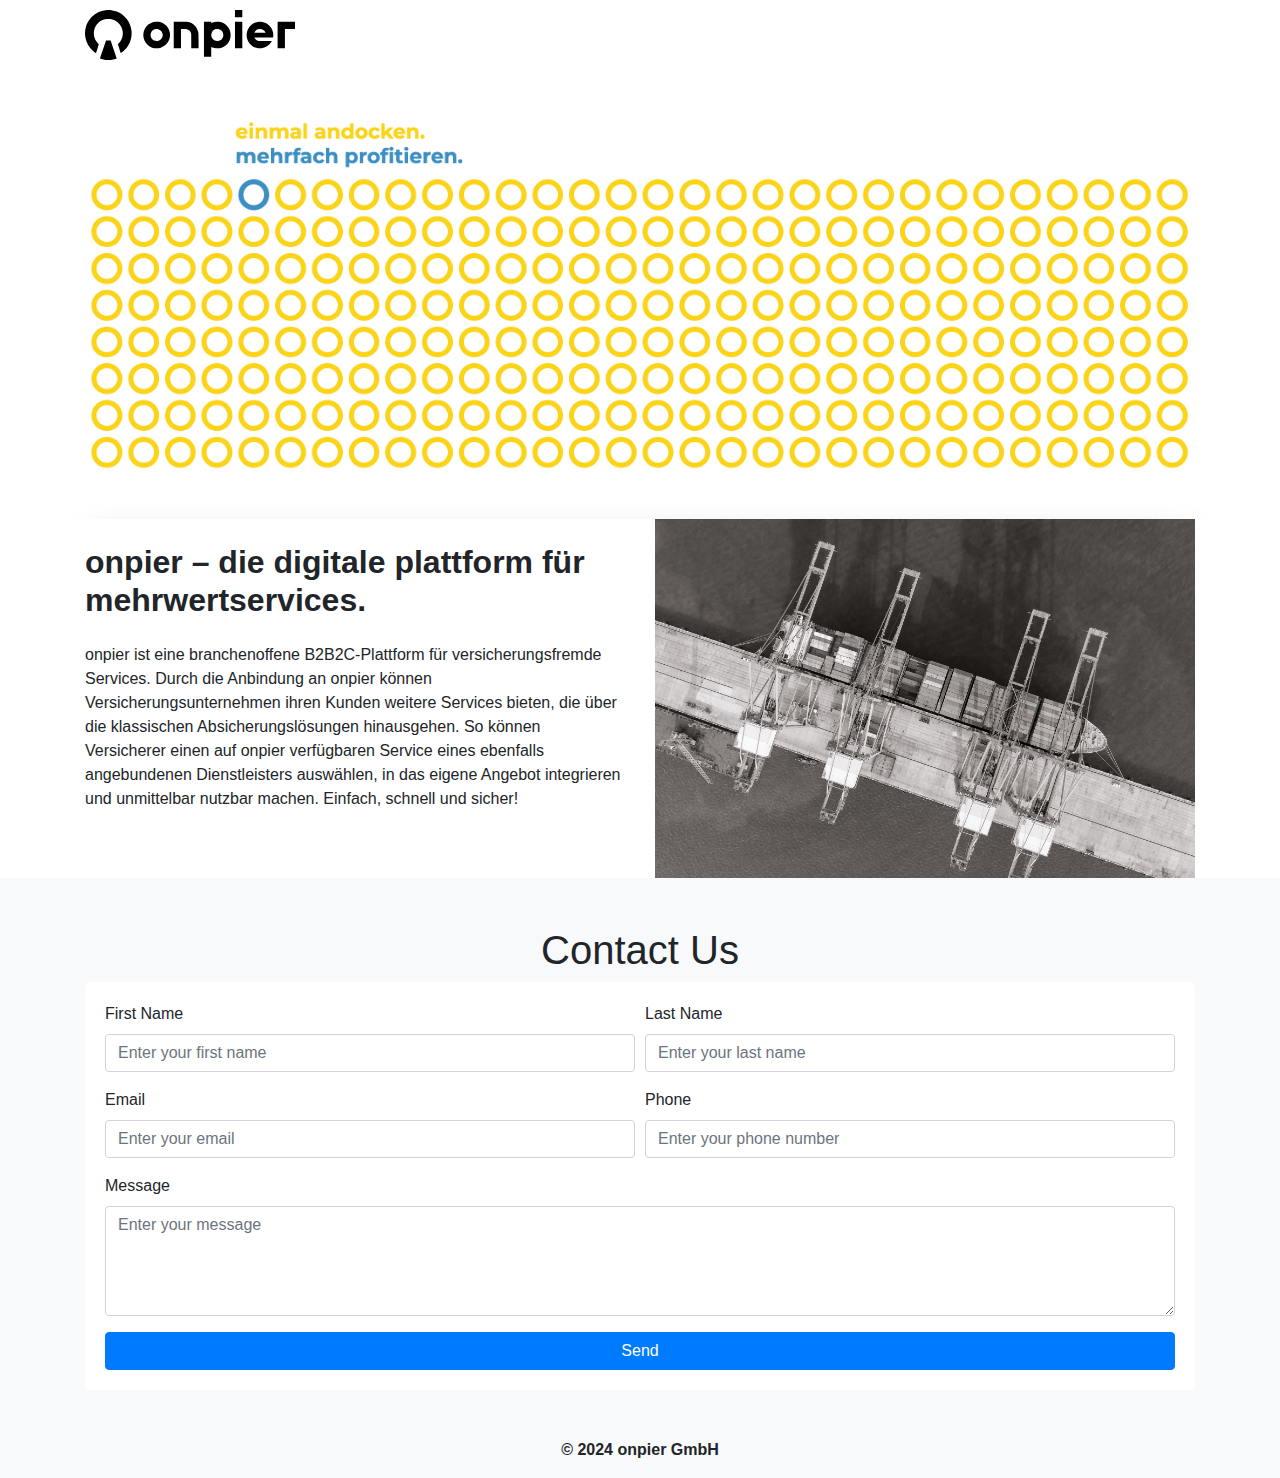
==== commit 541b4f3c: "fix: new stuff added" ====
--- a/index.html
+++ b/index.html
@@ -14,6 +14,25 @@
       <img src="logo.svg" alt="Logo" style="height: 50px;">
     </div>
   </header>
+
+  <section style="width: 100%; padding: 0;">
+    <img src="onpier-header.png" alt="Onpier Header" style="width: 100%; display: block;">
+  </section>
+
+  <section style="width: 100%; background-color: white;">
+    <div class="container">
+      <div class="row">
+        <div class="col-md-6">
+          <h2 class="mb-4 mt-4 font-weight-bold">onpier – die digitale plattform für mehrwertservices.</h2>
+          <p>onpier ist eine branchenoffene B2B2C-Plattform für versicherungsfremde Services. Durch die Anbindung an onpier können Versicherungsunternehmen ihren Kunden weitere Services bieten, die über die klassischen Absicherungslösungen hinausgehen. So können Versicherer einen auf onpier verfügbaren Service eines ebenfalls angebundenen Dienstleisters auswählen, in das eigene Angebot integrieren und unmittelbar nutzbar machen. Einfach, schnell und sicher!</p>
+        </div>
+        <div class="col-md-6">
+          <img src="landing-image.jpg" alt="Landing Image" class="img-fluid">
+        </div>
+      </div>
+    </div>
+  </section>
+
   <div class="container mt-5">
     <h1 class="text-center">Contact Us</h1>
     <div id="alert-container"></div>
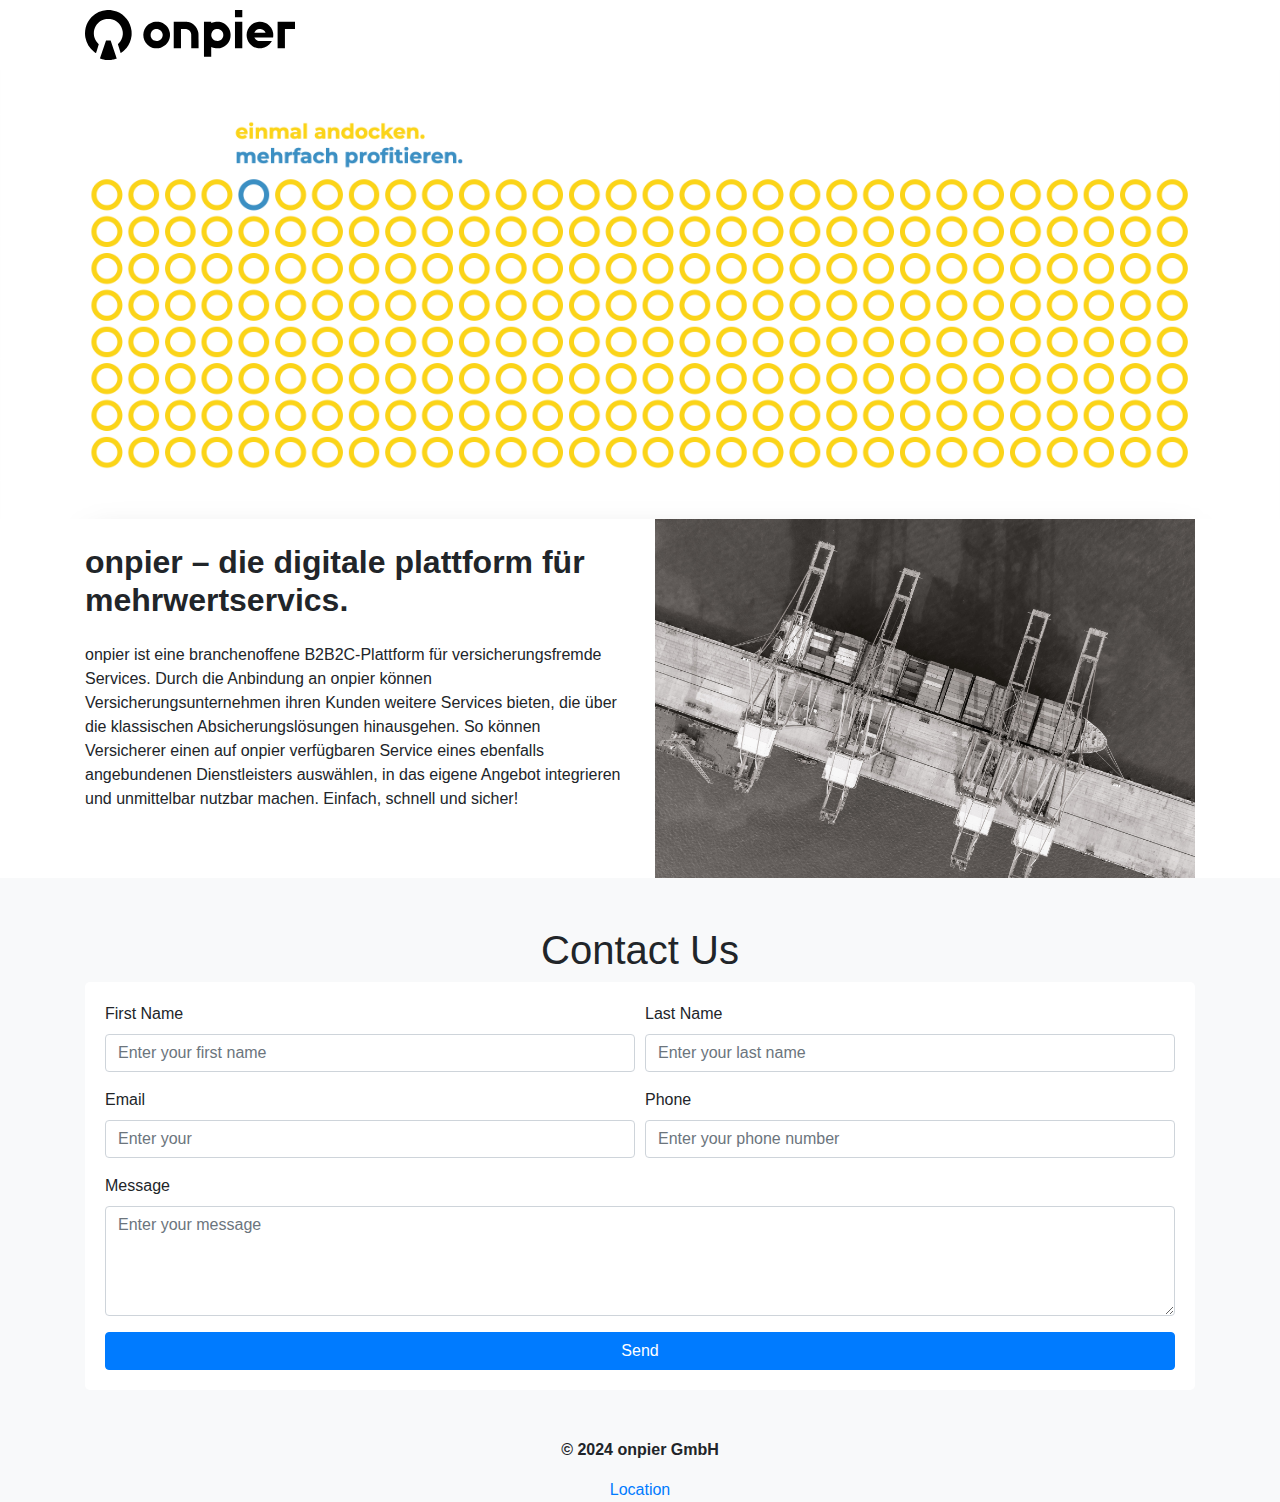
==== commit 4c9ced8d: "fix: new changes" ====
--- a/index.html
+++ b/index.html
@@ -23,7 +23,7 @@
     <div class="container">
       <div class="row">
         <div class="col-md-6">
-          <h2 class="mb-4 mt-4 font-weight-bold">onpier – die digitale plattform für mehrwertservices.</h2>
+          <h2 class="mb-4 mt-4 font-weight-bold">onpier – die digitale plattform für mehrwertservics.</h2>
           <p>onpier ist eine branchenoffene B2B2C-Plattform für versicherungsfremde Services. Durch die Anbindung an onpier können Versicherungsunternehmen ihren Kunden weitere Services bieten, die über die klassischen Absicherungslösungen hinausgehen. So können Versicherer einen auf onpier verfügbaren Service eines ebenfalls angebundenen Dienstleisters auswählen, in das eigene Angebot integrieren und unmittelbar nutzbar machen. Einfach, schnell und sicher!</p>
         </div>
         <div class="col-md-6">
@@ -50,7 +50,7 @@
       <div class="form-row">
       <div class="form-group col-md-6">
         <label for="email">Email</label>
-        <input type="email" class="form-control" id="email" placeholder="Enter your email">
+        <input type="email" class="form-control" id="email" placeholder="Enter your">
       </div>
       <div class="form-group col-md-6">
         <label for="phone">Phone</label>
@@ -65,7 +65,7 @@
     </form>
   </div>
   <footer class="text-center mt-5">
-    <p class="font-weight-bold">© 2024 onpier GmbH</p>
+    <p class="font-weight-bold">© 2024 onpier GmbH </p><a href=""> Location</a>
   </footer>
   <!-- Bootstrap JS and dependencies -->
   <script src="https://code.jquery.com/jquery-3.5.1.slim.min.js"></script>
